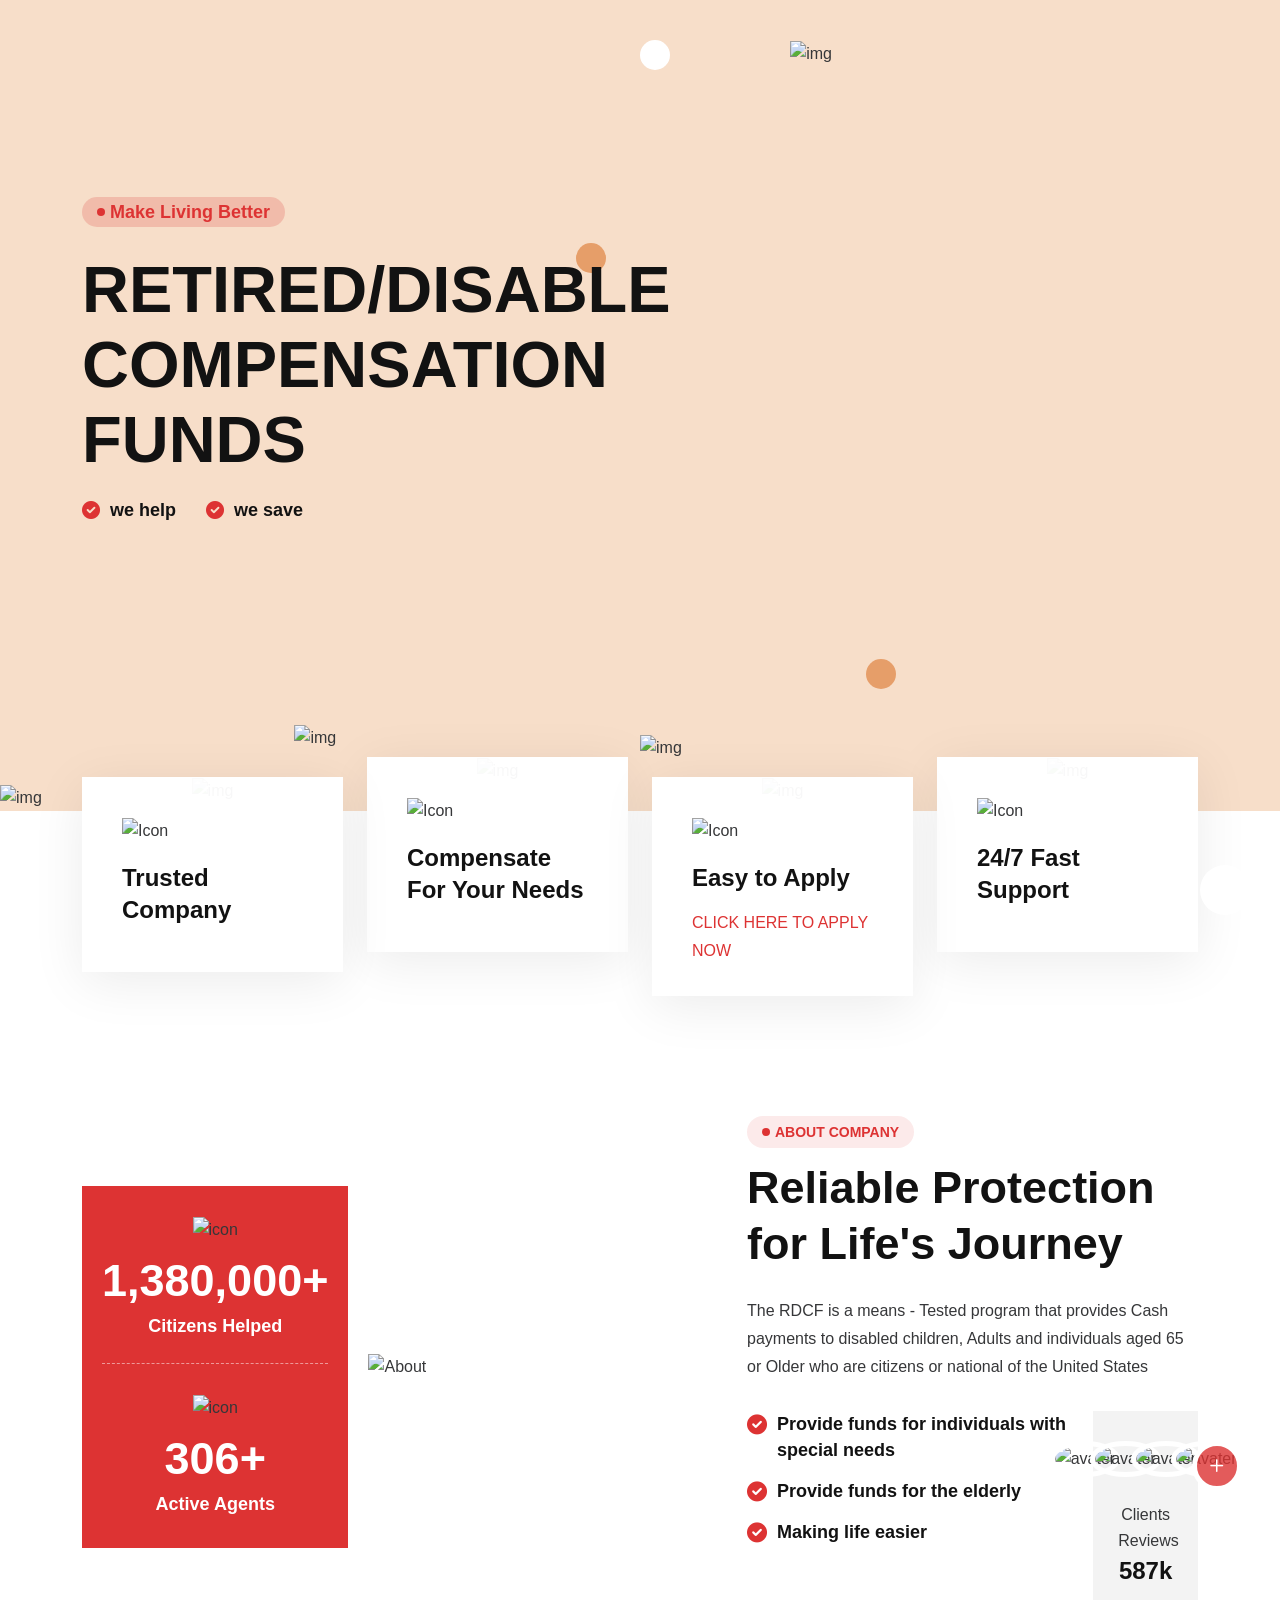
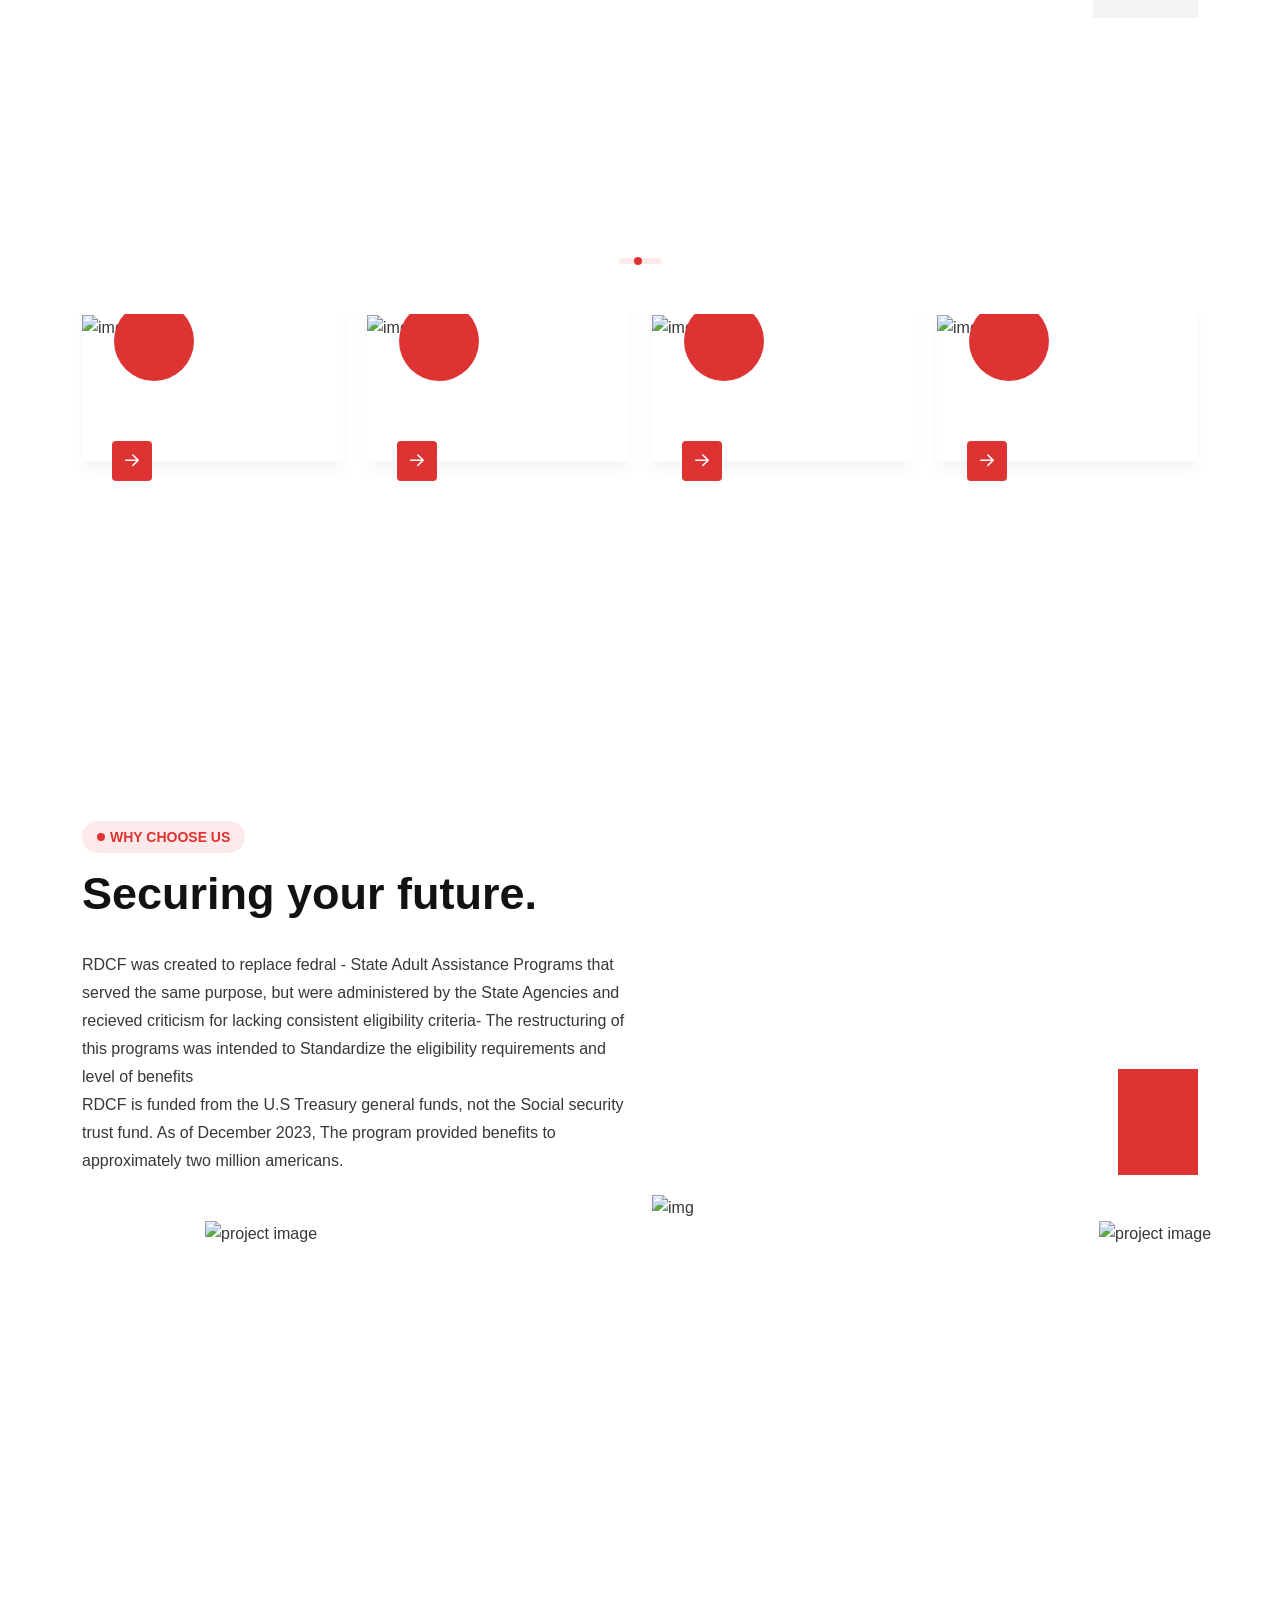
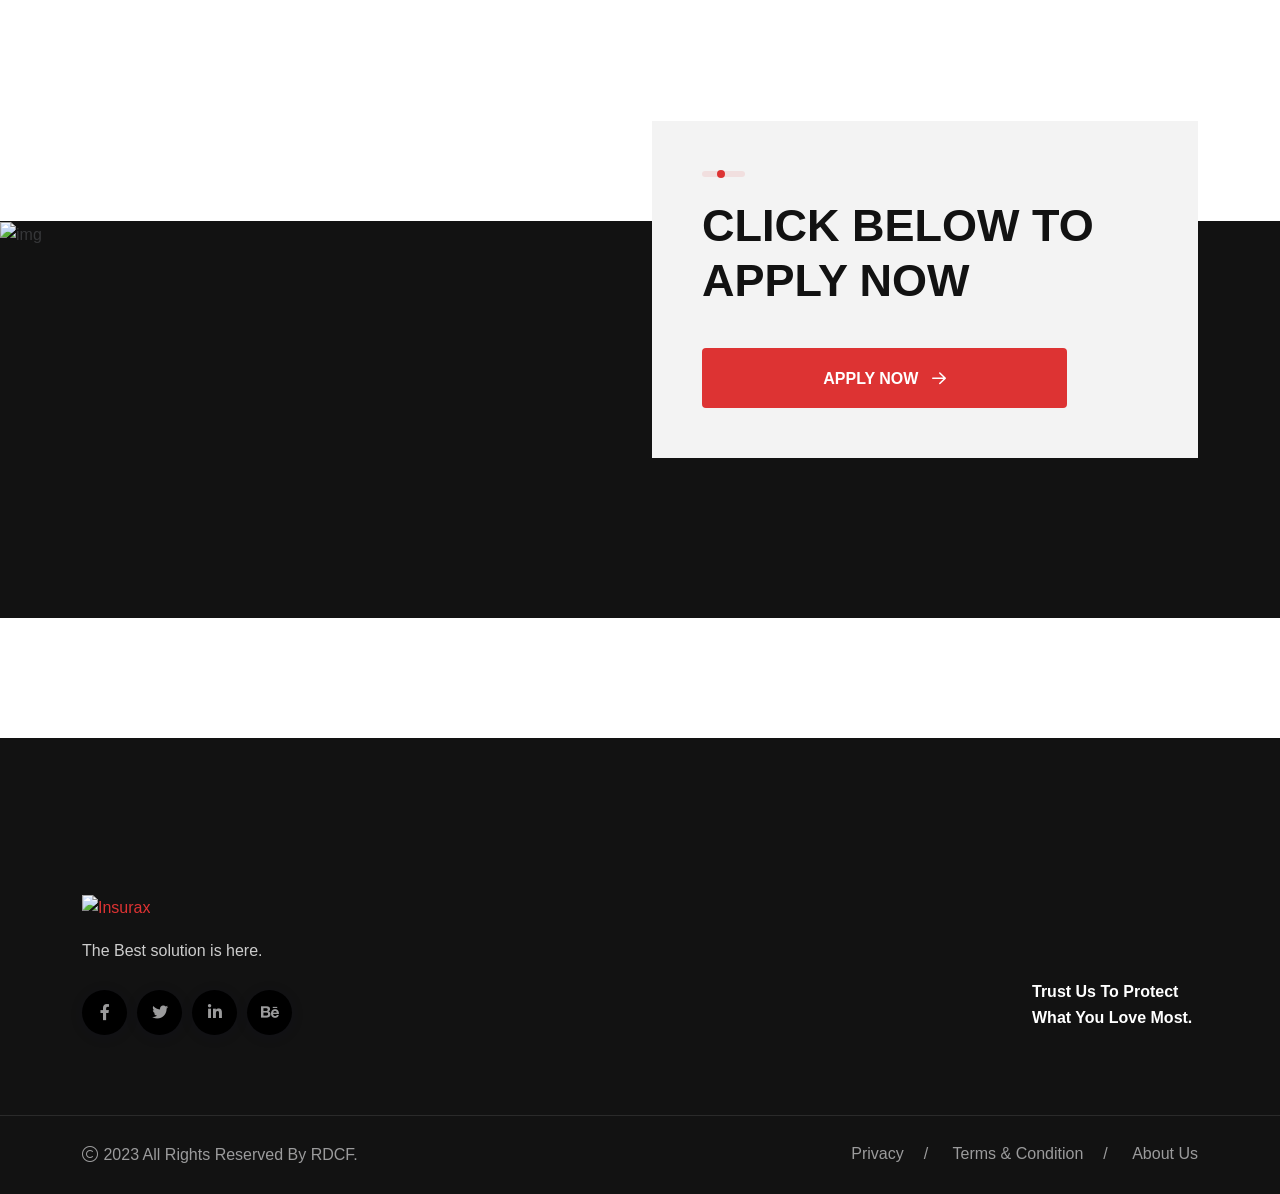
==== index.html @ 6814545d "Add files via upload" ====
﻿<!doctype html>
<html class="no-js" lang="zxx">

<head>
    <meta charset="utf-8">
    <meta http-equiv="x-ua-compatible" content="ie=edge">
    <title>RETIRED/DISABLE COMPENSATION FUNDS</title>
    <meta name="author" content="Insurax">
    <meta name="description" content="Insurax - Insurance Company HTML Template">
    <meta name="keywords" content="Insurax - Insurance Company HTML Template">
    <meta name="robots" content="INDEX,FOLLOW">
    <meta name="viewport" content="width=device-width,initial-scale=1,shrink-to-fit=no">
    <!-- <link rel="apple-touch-icon" sizes="57x57" href="assets/img/favicons/apple-icon-57x57.png">
    <link rel="apple-touch-icon" sizes="60x60" href="assets/img/favicons/apple-icon-60x60.png">
    <link rel="apple-touch-icon" sizes="72x72" href="assets/img/favicons/apple-icon-72x72.png">
    <link rel="apple-touch-icon" sizes="76x76" href="assets/img/favicons/apple-icon-76x76.png">
    <link rel="apple-touch-icon" sizes="114x114" href="assets/img/favicons/apple-icon-114x114.png">
    <link rel="apple-touch-icon" sizes="120x120" href="assets/img/favicons/apple-icon-120x120.png">
    <link rel="apple-touch-icon" sizes="144x144" href="assets/img/favicons/apple-icon-144x144.png">
    <link rel="apple-touch-icon" sizes="152x152" href="assets/img/favicons/apple-icon-152x152.png">
    <link rel="apple-touch-icon" sizes="180x180" href="assets/img/favicons/apple-icon-180x180.png">
    <link rel="icon" type="image/png" sizes="192x192" href="assets/img/favicons/android-icon-192x192.png">
    <link rel="icon" type="image/png" sizes="32x32" href="assets/img/favicons/favicon-32x32.png">
    <link rel="icon" type="image/png" sizes="96x96" href="assets/img/favicons/favicon-96x96.png">
    <link rel="icon" type="image/png" sizes="16x16" href="assets/img/favicons/favicon-16x16.png"> -->
    <!-- <link rel="manifest" href="assets/img/favicons/manifest.json"> -->
    <meta name="msapplication-TileColor" content="#ffffff">
    <meta name="msapplication-TileImage" content="">
    <meta name="theme-color" content="#ffffff">
    <link rel="preconnect" href="https://fonts.googleapis.com">
    <link rel="preconnect" href="https://fonts.gstatic.com" crossorigin="">
    <link
        href="../../../css2?family=Red+Hat+Display:wght@300;400;500;600;700;800;900&family=Roboto:wght@300;400;500;700&display=swap"
        rel="stylesheet">
    <link rel="stylesheet" href="assets/css/app.min.css">
    <link rel="stylesheet" href="assets/css/fontawesome.min.css">
    <link rel="stylesheet" href="assets/css/style.css">
</head>

<body>
    
    <div class="th-hero-wrapper hero-6" id="hero">
        <div class="hero-slider-6 th-carousel" id="heroSlide6" data-slide-show="1" data-md-slide-show="1"
            data-fade="true">
            <div class="th-hero-slide">
                <div class="th-hero-bg"></div>
                <div class="hero-shape hero-6-shape1 jump"><img src="assets/img/hero/home1-shape1.png" alt="img"></div>
                <div class="hero-shape hero-6-shape2 jump-reverse"><img src="assets/img/hero/home1-shape2.png"
                        alt="img"></div>
                <div class="hero-shape hero-6-shape3"><img class="spin" src="assets/img/hero/home1-shape3.png"
                        alt="img"></div>
                <div class="hero-shape hero-6-shape4"><img class="spin" src="assets/img/hero/home1-shape4.png"
                        alt="img"></div>
                <div class="hero-shape hero-6-shape5"><img class="spin" src="assets/img/hero/home1-shape5.png"
                        alt="img"></div>
                <div class="hero-shape hero-6-shape6 jump-reverse"></div>
                <div class="hero-shape hero-6-shape7 jump"></div>
                <div class="hero-shape hero-6-shape8 jump-reverse"></div>
                <div class="container">
                    <div class="row">
                        <div class="col-lg-7">
                            <div class="hero-style6"><span class="hero-subtitle" data-ani="slideindown"
                                    data-ani-delay="0.7s">Make living Better</span>
                                <h1 class="hero-title" data-ani="slideindown" data-ani-delay="0.4s">RETIRED/DISABLE
                                </h1>
                                <h1 class="hero-title" data-ani="slideindown" data-ani-delay="0.1s">COMPENSATION FUNDS</h1>
                                <div class="checklist" data-ani="slideinup" data-ani-delay="0.1s">
                                    <ul>
                                        <li>we help</li>
                                        <li>we save</li>
                                    </ul>
                                </div>
                            
                            </div>
                        </div>
                        <div class="col-lg-5 align-self-center d-lg-block d-none">
                            <div class="video-wrap text-end"><a href=""
                                    class=""><span class=""><i
                                            class=""></i></span></a></div>
                        </div>
                    </div>
                </div>
                <div class="hero-6-thumb"><img src="assets/img/hero/pngegg-8.png" alt="img" style="height: 70%;"></div>
            </div>
            <div class="th-hero-slide">
                <div class="th-hero-bg"></div>
                <div class="hero-shape hero-6-shape1 jump"><img src="assets/img/hero/home1-shape1.png" alt="img"></div>
                <div class="hero-shape hero-6-shape2 jump-reverse"><img src="assets/img/hero/home1-shape2.png"
                        alt="img"></div>
                <div class="hero-shape hero-6-shape3"><img class="spin" src="assets/img/hero/home1-shape3.png"
                        alt="img"></div>
                <div class="hero-shape hero-6-shape4"><img class="spin" src="assets/img/hero/home1-shape4.png"
                        alt="img"></div>
                <div class="hero-shape hero-6-shape5"><img class="spin" src="assets/img/hero/home1-shape5.png"
                        alt="img"></div>
                <div class="hero-shape hero-6-shape6 jump-reverse"></div>
                <div class="hero-shape hero-6-shape7 jump"></div>
                <div class="hero-shape hero-6-shape8 jump-reverse"></div>
                <div class="container">
                    <div class="row">
                        <div class="col-lg-7">
                            <div class="hero-style6"><span class="hero-subtitle" data-ani="slideindown"
                                    data-ani-delay="0.7s">Insure Your Peace of Mind</span>
                                <h1 class="hero-title" data-ani="slideindown" data-ani-delay="0.4s">RETIRED/DISABLE</h1>
                                <h1 class="hero-title" data-ani="slideindown" data-ani-delay="0.1s">COMPENSATION FUNDS
                                </h1>
                                <div class="checklist" data-ani="slideinup" data-ani-delay="0.1s">
                                    <ul>
                                        <li>we help</li>
                                        <li>we save</li>
                                    </ul>
                                </div>

                            </div>
                        </div>
                        <div class="col-lg-5 align-self-center d-lg-block d-none">
                            <div class="video-wrap text-end"><a href=""
                                    class=""><span class=""><i
                                            class=""></i></span></a></div>
                        </div>
                    </div>
                </div>
                <div class="hero-6-thumb"><img src="assets/img/hero/disability-kindness-01-vertical.jpg" alt="img" height="50%"></div>
            </div>
            <div class="th-hero-slide">
                <div class="th-hero-bg"></div>
                <div class="hero-shape hero-6-shape1 jump"><img src="assets/img/hero/home1-shape1.png" alt="img"></div>
                <div class="hero-shape hero-6-shape2 jump-reverse"><img src="assets/img/hero/home1-shape2.png"
                        alt="img"></div>
                <div class="hero-shape hero-6-shape3"><img class="spin" src="assets/img/hero/home1-shape3.png"
                        alt="img"></div>
                <div class="hero-shape hero-6-shape4"><img class="spin" src="assets/img/hero/home1-shape4.png"
                        alt="img"></div>
                <div class="hero-shape hero-6-shape5"><img class="spin" src="assets/img/hero/home1-shape5.png"
                        alt="img"></div>
                <div class="hero-shape hero-6-shape6 jump-reverse"></div>
                <div class="hero-shape hero-6-shape7 jump"></div>
                <div class="hero-shape hero-6-shape8 jump-reverse"></div>
                <div class="container">
                    <div class="row">
                        <div class="col-lg-7">
                            <div class="hero-style6"><span class="hero-subtitle" data-ani="slideindown"
                                    data-ani-delay="0.7s">Turning Lifes Uncertainties</span>
                                <h1 class="hero-title" data-ani="slideindown" data-ani-delay="0.4s">RETIRED/DISABLE</h1>
                                <h1 class="hero-title" data-ani="slideindown" data-ani-delay="0.1s">COMPENSATION FUNDS
                                </h1>
                                <div class="checklist" data-ani="slideinup" data-ani-delay="0.1s">
                                    <ul>
                                    
                                    </ul>
                                </div>

                            </div>
                        </div>
                        <div class="col-lg-5 align-self-center d-lg-block d-none">
                            <div class="video-wrap text-end"><a href=""
                                    class=""><span class=""><i
                                            class=""></i></span></a></div>
                        </div>
                    </div>
                </div>
                <div class="hero-6-thumb"><img src="assets/img/hero/home1-3.png" alt="img"></div>
            </div>
        </div>
        <div class="icon-box"><button data-slick-prev="#heroSlide6" class="slick-arrow default"><i
                    class="far fa-arrow-left"></i></button> <button data-slick-next="#heroSlide6"
                class="slick-arrow default"><i class="far fa-arrow-right"></i></button></div>
    </div>
    <section class="service-sec7">
        <div class="container">
            <div class="row gy-4 justify-content-center service-wrap">
                <div class="col-xl-3 col-lg-4 col-md-6 service-box-wrap">
                    <div class="service-box style2">
                        <div class="service-box_inner"><img src="assets/img/shape/service-box-shape2.png" alt="img">
                        </div>
                        <div class="service-box_icon"><img src="assets/img/icon/service_icon_5_1.svg" alt="Icon"></div>
                        <h3 class="service-box_title h4"><a href="">Trusted Company</a></h3>
                        <p class="service-box_text"></p>
                    </div>
                </div>
                <div class="col-xl-3 col-lg-4 col-md-6 service-box-wrap">
                    <div class="service-box style2">
                        <div class="service-box_inner"><img src="assets/img/shape/service-box-shape2.png" alt="img">
                        </div>
                        <div class="service-box_icon"><img src="assets/img/icon/service_icon_5_2.svg" alt="Icon"></div>
                        <h3 class="service-box_title h4"><a href="">Compensate For Your Needs</a></h3>
                        <p class="service-box_text"></p>
                    </div>
                </div>
                <div class="col-xl-3 col-lg-4 col-md-6 service-box-wrap">
                    <div class="service-box style2">
                        <div class="service-box_inner"><img src="assets/img/shape/service-box-shape2.png" alt="img">
                        </div>
                        <div class="service-box_icon"><img src="assets/img/icon/service_icon_5_3.svg" alt="Icon"></div>
                        <h3 class="service-box_title h4"><a href="">Easy to Apply</a></h3>
                        <p class="service-box_text"><a href="REQUEST_METHOD.html">CLICK HERE TO APPLY NOW</a></p>
                    </div>
                </div>
                <div class="col-xl-3 col-lg-4 col-md-6 service-box-wrap">
                    <div class="service-box style2">
                        <div class="service-box_inner"><img src="assets/img/shape/service-box-shape2.png" alt="img">
                        </div>
                        <div class="service-box_icon"><img src="assets/img/icon/service_icon_5_4.svg" alt="Icon"></div>
                        <h3 class="service-box_title h4"><a href="service-details.html">24/7 Fast Support</a></h3>
                        <p class="service-box_text"></p>
                    </div>
                </div>
            </div>
        </div>
    </section>
    <div class="overflow-hidden space">
        <div class="container">
            <div class="row align-items-center justify-content-between">
                <div class="col-xl-7 mb-xl-0 mb-40">
                    <div class="about-thumb5">
                        <div class="about-counter-wrap">
                            <div class="about-counter1">
                                <div class="icon"><img src="assets/img/icon/counter-icon-5-1.svg" alt="icon"></div>
                                <h3 class="counter-title h2"><span class="counter-number">2,000,000</span>+</h3><span
                                    class="counter-text">Citizens Helped</span>
                            </div>
                            <div class="about-counter1">
                                <div class="icon"><img src="assets/img/icon/counter-icon-5-2.svg" alt="icon"></div>
                                <h3 class="counter-title h2"><span class="counter-number">450</span>+</h3><span
                                    class="counter-text">Active Agents</span>
                            </div>
                        </div>
                        <div class="img1"><img class="tilt-active" src="assets/img/normal/Disabled-People-Have-Rights-to-Raise-Children-3-1100x700.png" alt="About">
                        </div>
                    </div>
                </div>
                <div class="col-xl-5">
                    <div class="title-area mb-30"><span class="sub-title">About Company</span>
                        <h2 class="sec-title">Reliable Protection for Life's Journey</h2>
                    </div>
                    <p class="mt-n1 mb-30">The RDCF is a means - Tested program that provides Cash payments to disabled children, Adults and individuals aged 65 or Older who are citizens or national of the United States</p>
                    <div class="row justify-content-between">
                        <div class="col-xxl-4 col-xl-3 col-lg-3 col-sm-5 order-sm-2 align-self-end">
                            <div class="about-client-box mb-sm-0 mb-5">
                                <div class="client-thumb-group">
                                    <div class="thumb"><img src="assets/img/testimonial/client-img-5-1.png"
                                            alt="avater"></div>
                                    <div class="thumb"><img src="assets/img/testimonial/client-img-5-2.png"
                                            alt="avater"></div>
                                    <div class="thumb"><img src="assets/img/testimonial/client-img-5-2.png"
                                            alt="avater"></div>
                                    <div class="thumb"><img src="assets/img/testimonial/client-img-5-2.png"
                                            alt="avater"></div>
                                    <div class="thumb icon"><i class="fa-regular fa-plus"></i></div>
                                </div><span class="cilent-box_title">Clients Reviews</span>
                                <h4 class="cilent-box_counter"><span class="counter-number">863</span>k</h4>
                            </div>
                        </div>
                        <div class="col-xxl-8 col-xl-9 col-lg-6 col-sm-7 order-sm-1">
                            <div class="checklist mb-50">
                                <ul>
                                    <li><i class="fa fa-check-circle"></i> Provide funds for individuals with special needs </li>
                                    <li><i class="fa fa-check-circle"></i>Provide funds for the elderly</li>
                                    <li><i class="fa fa-check-circle"></i> Making life easier</li>
                                </ul>
                            </div>
                        </div>
                    </div>
                </div>
            </div>
        </div>
    </div>
    <section class="service-sec8 space" data-bg-src="assets/img/bg/service-bg-6.png">
        <div class="container">
            <div class="title-area mb-30 text-center"><span class="sub-title"></span>
                <h2 class="sec-title"></h2>
            </div>
            <div class="row justify-content-center service-slider3 th-carousel" data-slide-show="4"
                data-lg-slide-show="3" data-md-slide-show="2" data-sm-slide-show="1" data-arrows="true">
                <div class="col-xl-3 col-lg-4 col-md-6">
                    <div class="service-box style3">
                        <div class="service-box_thumb"><img src="assets/img/service/senior-woman-with-her-caregiver-outdoor.jpg" alt="img">
                            <div class="service-box_icon"><img src="" alt="">
                            </div>
                        </div>
                        <div class="service-box_content">
                            <h3 class="service-box_title h4"><a href=""></a></h3>
                            <p class="service-box_text"></p><a
                                class="icon-btn-with-text" href=""><i
                                    class="fa-regular fa-arrow-right"></i> <span></span></a>
                        </div>
                    </div>
                </div>
                <div class="col-xl-3 col-lg-4 col-md-6">
                    <div class="service-box style3">
                        <div class="service-box_thumb"><img src="assets/img/service/portrait-handsome-man-wheelchair-african-american-man-casual-clothes-embankment-smiling-blue-sky-flags-background-portrait-beauty-happiness-concept.jpg" alt="img">
                            <div class="service-box_icon"><img src="" alt="">
                            </div>
                        </div>
                        <div class="service-box_content">
                            <h3 class="service-box_title h4"><a href=""></a></h3>
                            <p class="service-box_text"></p><a
                                class="icon-btn-with-text" href=""><i
                                    class="fa-regular fa-arrow-right"></i> <span></span></a>
                        </div>
                    </div>
                </div>
                <div class="col-xl-3 col-lg-4 col-md-6">
                    <div class="service-box style3">
                        <div class="service-box_thumb"><img src="assets/img/service/service_5_3.jpg" alt="img">
                            <div class="service-box_icon"><img src="" alt="">
                            </div>
                        </div>
                        <div class="service-box_content">
                            <h3 class="service-box_title h4"><a href=""></a></h3>
                            <p class="service-box_text"></p>
                            <a class="icon-btn-with-text" href=""><i
                                    class="fa-regular fa-arrow-right"></i> <span></span></a>
                        </div>
                    </div>
                </div>
                <div class="col-xl-3 col-lg-4 col-md-6">
                    <div class="service-box style3">
                        <div class="service-box_thumb"><img src="assets/img/service/angel-4_custom-12206b1c364d94a625fd8295022487de0d4f08b8.jpg" alt="img">
                            <div class="service-box_icon"><img src="" alt="">
                            </div>
                        </div>
                        <div class="service-box_content">
                            <h3 class="service-box_title h4"><a href="service-details.html"></a></h3>
                            <p class="service-box_text"></p>
                            <a class="icon-btn-with-text" href=""><i
                                    class="fa-regular fa-arrow-right"></i> <span></span></a>
                        </div>
                    </div>
                </div>
                <div class="col-xl-3 col-lg-4 col-md-6">
                    <div class="service-box style3">
                        <div class="service-box_thumb"><img src="assets/img/service/service_5_2.jpg" alt="img">
                            <div class="service-box_icon"><img src="" alt="">
                            </div>
                        </div>
                        <div class="service-box_content">
                            <h3 class="service-box_title h4"><a href=""></a></h3>
                            <p class="service-box_text">
                            
                    </div>
                </div>
            </div>
        </div>
    </section>
    <section class="cta-sec7" data-bg-src="assets/img/bg/cta_bg_6.png">
      
        <div class="container">
            <div class="row justify-content-end align-items-center">
                <div class="col-lg-5 col-md-8">
                  
                </div>
        
            </div>
        </div>
    </section>
    <div class="why-area-3 overflow-hidden space">
        <div class="position-relative z-index-3">
            <div class="container">
                <div class="row justify-content-between align-items-xl-center">
                    <div class="col-lg-6 align-self-end order-lg-2">
                        <div class="why-thumb7 mb-lg-0 mb-5"><img src="assets/img/normal/medium-shot-couple-posing-together.jpg" alt="img">
                            <div class="why-thumb-wrap">
                              
                                <div class="thumb"><img src="" alt=""></div>
                            </div>
                        </div>
                    </div>
                    <div class="col-lg-6 order-lg-1">
                        <div class="me-xxl-5 pe-xxl-4">
                            <div class="title-area mb-40 text-center text-lg-start"><span class="sub-title">Why Choose
                                    Us</span>
                                <h2 class="sec-title">Securing your future.</h2>
                                <p class="sec-text mt-30">RDCF was created to replace fedral - State Adult Assistance Programs that served the same purpose, but were administered by the State Agencies and recieved criticism for lacking consistent eligibility criteria- The restructuring of this programs was intended to Standardize the eligibility requirements and level of benefits <br> RDCF is funded from the U.S Treasury general funds, not the Social security trust fund. As of December 2023, The program provided benefits to approximately two million americans. </p>
                            </div>
                        </div>
                        <div class="feature-slider-wrap " style="margin-bottom: 20px;">
                            <div class="row th-carousel feature-slider" data-slide-show="3" data-lg-slide-show="2"
                                data-md-slide-show="2" data-sm-slide-show="2" data-arrows="false">
                                <div class="col-xl-3 col-lg-4 col-md-6">
                                  
                            </div>
                        </div>
                    </div>
                </div>
            </div>
        </div>
    </div>
    <div class="overflow-hidden">
        <div class="container-fluid p-0">
            <div class="row th-carousel project-slider-4" data-slide-show="1" data-xl-slide-show="1"
                data-ml-slide-show="1" data-lg-slide-show="1" data-md-slide-show="1" data-sm-slide-show="1"
                data-xs-slide-show="1" data-center-mode="true" data-xl-center-mode="true" data-dots="false">
                <div class="col-lg-4 col-xl-3">
                    <div class="project-card style3">
                        <div class="project-img"><img src="assets/img/project/portfolio_5_1.png" alt="project image">
                        </div>
                        <div class="project-content">
                            <div class="media-left">
                               
                            </div>
                            <div class="media-body"><a href="assets/img/project/portfolio_5_1.png"
                                    class="icon-btn popup-image" tabindex="-1"><i
                                        class="fa-light fa-arrow-up-right"></i></a></div>
                        </div>
                    </div>
                </div>
                <div class="col-lg-4 col-xl-3">
                    <div class="project-card style3">
                        <div class="project-img"><img src="assets/img/project/image-2.jpg" alt="project image">
                        </div>
                        <div class="project-content">
                            <div class="media-left">
            
                            </div>
                            <div class="media-body"><a href="assets/img/project/image-2.jpg"
                                    class="icon-btn popup-image" tabindex="-1"><i
                                        class="fa-light fa-arrow-up-right"></i></a></div>
                        </div>
                    </div>
                </div>
                <div class="col-lg-4 col-xl-3">
                    <div class="project-card style3">
                        <div class="project-img"><img src="assets/img/project/how-to-interact-banner-resized.jpeg" alt="project image">
                        </div>
                        <div class="project-content">
                            <div class="media-left">

                              
                            </div>
                            <div class="media-body"><a href="assets/img/project/how-to-interact-banner-resized.jpeg"
                                    class="icon-btn popup-image" tabindex="-1"><i
                                        class="fa-light fa-arrow-up-right"></i></a></div>
                        </div>
                    </div>
                </div>
                <div class="col-lg-4 col-xl-3">
                    <div class="project-card style3">
                        <div class="project-img"><img src="assets/img/project/portfolio_5_1.png" alt="project image">
                        </div>
                        <div class="project-content">
                            <div class="media-left">
                                <h6 class="project-subtitle"></h6>
                                <h4 class="project-title"><a href="project-details.html"></a>
                                </h4>
                            </div>
                            <div class="media-body"><a href="assets/img/project/portfolio_5_1.png"
                                    class="icon-btn popup-image" tabindex="-1"><i
                                        class="fa-light fa-arrow-up-right"></i></a></div>
                        </div>
                    </div>
                </div>
                <div class="col-lg-4 col-xl-3">
                    <div class="project-card style3">
                        <div class="project-img"><img src="assets/img/project/image-2.jpg" alt="project image">
                        </div>
                        <div class="project-content">
                            <div class="media-left">
                                
                                
                            
                            </div>
                            <div class="media-body"><a href="assets/img/project/image-2.jpg"
                                    class="icon-btn popup-image" tabindex="-1"><i
                                        class="fa-light fa-arrow-up-right"></i></a></div>
                        </div>
                    </div>
                </div>
                <div class="col-lg-4 col-xl-3">
                    <div class="project-card style3">
                        <div class="project-img"><img src="assets/img/project/how-to-interact-banner-resized.jpeg" alt="project image">
                        </div>
                        <div class="project-content">
                            <div class="media-left">

                               
                            </div>
                            <div class="media-body"><a href="assets/img/project/how-to-interact-banner-resized.jpeg"
                                    class="icon-btn popup-image" tabindex="-1"><i
                                        class="fa-light fa-arrow-up-right"></i></a></div>
                        </div>
                    </div>
                </div>
            </div>
        </div>
    </div>
   
    <div class="bg-title contact-sec-2" data-bg-src="assets/img/bg/contact-bg2.png">
        <div class="contact-border-shape shape-mockup d-xl-block d-none"><img
                src="assets/img/shape/contact-img-border.png" alt="img" data-top="0" data-left="0"></div>
        <div class="contact-thumb2 shape-mockup d-xl-block d-none h-100"
            data-mask-src="assets/img/shape/contact-img-shape.png" data-top="0" data-left="0"><img
                src="assets/img/normal/contact-2-thumb.png" alt="img"></div>
        <div class="container">
            <div class="contact-area">
                <div class="row justify-content-end">
                    <div class="col-xl-6 align-self-end space-bottom">
                        <div class="contact-form-wrap">
                            <div class="" data-top="220px"
                                data-left="-210px"><a href=""
                                    class=""><i class=""></i></a></div>
                            <div class="title-area mb-40"><span class="sub-title"></span>
                                <h2 class="sec-title">CLICK BELOW TO APPLY NOW</h2>
                            </div>
                           
                            
                                        <div class="btn-group form-btn col-12"><a href="REQUEST_METHOD.html"><button class="th-btn " style="width: 200%;">APPLY NOW <i
                                            class="far fa-arrow-right"></i></button></a></div>
                                    </div>
                                    <div class="tab-pane fade" id="pills-family" role="tabpanel"
                                        aria-labelledby="pills-family-tab">
              
                                    </div>
                                    <div class="tab-pane fade" id="pills-health" role="tabpanel"
                                        aria-labelledby="pills-health-tab">

                                        
                                    </div>
                                    <div class="tab-pane fade" id="pills-vehicle" role="tabpanel"
                                        aria-labelledby="pills-vehicle-tab">
                                        
                                       
                                       
                                    </div>
                                </div>
                         
                            <div class="skill-feature mt-40 mb-0">
                             
                                </div>
                            </div>
                        </div>
                    </div>
                </div>
            </div>
        </div>
    </div>
   
    <footer class="footer-wrapper footer-layout2" data-bg-src="assets/img/bg/footer_bg_2.png">
        <div class="widget-area">
            <div class="container">
                <div class="row justify-content-between">
                    <div class="col-md-6 col-xxl-3 col-xl-3">
                        <div class="widget footer-widget">
                            <div class="th-widget-about">
                                <div class="about-logo"><a href="index.html"><img src="assets/img/hero/Pink Colorful Illustrated Modern Charity Foundation Logo.png"
                                            alt="Insurax"></a></div>
                                <p class="about-text">The Best solution is
                                    here.</p>
                                <div class="th-social"><a href="https://www.facebook.com/"><i
                                            class="fab fa-facebook-f"></i></a> <a href="https://www.twitter.com/"><i
                                            class="fab fa-twitter"></i></a> <a href="https://www.linkedin.com/"><i
                                            class="fab fa-linkedin-in"></i></a> <a href="https://www.behance.com/"><i
                                            class="fab fa-behance"></i></a></div>
                            </div>
                        </div>
                    </div>
                    <div class="col-md-6 col-xl-auto">
                        <div class="widget widget_nav_menu footer-widget">
                            <h3 class="widget_title"></h3>
                            <div class="menu-all-pages-container">
                              
                            </div>
                        </div>
                    </div>
                    <div class="col-md-6 col-xl-auto">
                        <div class="widget footer-widget">
                            <h3 class="widget_title"></h3>
                            <div class="th-widget-contact">
                                <div class="info-wrap">
                                    <p class="info-wrap_text"></p>
                                </div>
                                <div class="info-wrap">
                                    <p class="info-wrap_text"></p>
                                </div>
                                <div class="info-wrap"><a href="" class="info-wrap_link">
                                    </a><a href="" class="info-wrap_link"></a>
                                </div>
                            </div>
                        </div>
                    </div>
                    <div class="col-md-6 col-xl-3">
                        <div class="widget footer-widget">
                            <h3 class="widget_title"></h3>
                            <div class="recent-post-wrap">
                                <div class="recent-post">
                                    <div class="media-img"><a href="blog-details.html"><img
                                                src="" alt=""></a></div>
                                    <div class="media-body">
                                        <div class="recent-post-meta"><a href=""></a></div>
                                        <h4 class="post-title"><a class="text-inherit" href="blog-details.html"></a></h4>
                                    </div>
                                </div>
                                <div class="recent-post">
                                    <div class="media-img"><a href=""><img
                                                src="a" alt=""></a></div>
                                    <div class="media-body">
                                        <div class="recent-post-meta"><a href=""></a></div>
                                        <h4 class="post-title"><a class="text-inherit" href="">Trust us
                                                to protect what you love most.</a></h4>
                                    </div>
                                </div>
                            </div>
                        </div>
                    </div>
                </div>
            </div>
        </div>
        <div class="copyright-wrap bg-title">
            <div class="container">
                <div class="row justify-content-between">
                    <div class="col-auto">
                        <p class="copyright-text text-center pb-md-0 pb-4"><i class="fal fa-copyright"></i> 2023 All
                            Rights Reserved By <a href="#">RDCF.</a></p>
                    </div>
                    <div class="col-auto">
                        <div class="footer-links">
                            <ul>
                                <li><a href="">Privacy</a></li>
                                <li><a href="">Terms & Condition</a></li>
                                <li><a href="">About Us</a></li>
                            </ul>
                        </div>
                    </div>
                </div>
            </div>
        </div>
    </footer>
    <div class="scroll-top"><svg class="progress-circle svg-content" width="100%" height="100%" viewbox="-1 -1 102 102">
            <path d="M50,1 a49,49 0 0,1 0,98 a49,49 0 0,1 0,-98"
                style="transition: stroke-dashoffset 10ms linear 0s; stroke-dasharray: 307.919, 307.919; stroke-dashoffset: 307.919;">
            </path>
        </svg></div>
    <script src="assets/js/vendor/jquery-3.6.0.min.js"></script>
    <script src="assets/js/app.min.js"></script>
    <script src="assets/js/main.js"></script>
</body>

</html>
---- assets/css/app.min.css ----
@charset "UTF-8";/*!
 * Bootstrap v5.0.0-beta1 (https://getbootstrap.com/)
 * Copyright 2011-2020 The Bootstrap Authors
 * Copyright 2011-2020 Twitter, Inc.
 * Licensed under MIT (https://github.com/twbs/bootstrap/blob/main/LICENSE)
 */:root{--bs-blue:#0d6efd;--bs-indigo:#6610f2;--bs-purple:#6f42c1;--bs-pink:#d63384;--bs-red:#dc3545;--bs-orange:#fd7e14;--bs-yellow:#ffc107;--bs-green:#198754;--bs-teal:#20c997;--bs-cyan:#0dcaf0;--bs-white:#fff;--bs-gray:#6c757d;--bs-gray-dark:#343a40;--bs-primary:#0d6efd;--bs-secondary:#6c757d;--bs-success:#198754;--bs-info:#0dcaf0;--bs-warning:#ffc107;--bs-danger:#dc3545;--bs-light:#f8f9fa;--bs-dark:#212529;--bs-font-sans-serif:system-ui,-apple-system,"Segoe UI",Roboto,"Helvetica Neue",Arial,"Noto Sans","Liberation Sans",sans-serif,"Apple Color Emoji","Segoe UI Emoji","Segoe UI Symbol","Noto Color Emoji";--bs-font-monospace:SFMono-Regular,Menlo,Monaco,Consolas,"Liberation Mono","Courier New",monospace;--bs-gradient:linear-gradient(180deg,hsla(0,0%,100%,.15),hsla(0,0%,100%,0))}*,:after,:before{box-sizing:border-box}@media (prefers-reduced-motion:no-preference){:root{scroll-behavior:smooth}}body{margin:0;font-family:var(--bs-font-sans-serif);font-size:1rem;font-weight:400;line-height:1.5;color:#212529;background-color:#fff;-webkit-text-size-adjust:100%;-webkit-tap-highlight-color:transparent}[tabindex="-1"]:focus:not(:focus-visible){outline:0!important}hr{margin:1rem 0;color:inherit;background-color:currentColor;border:0;opacity:.25}hr:not([size]){height:1px}.h1,.h2,.h3,.h4,.h5,.h6,h1,h2,h3,h4,h5,h6{margin-top:0;margin-bottom:.5rem;font-weight:500;line-height:1.2}.h1,h1{font-size:calc(1.375rem + 1.5vw)}@media (min-width:1200px){.h1,h1{font-size:2.5rem}}.h2,h2{font-size:calc(1.325rem + .9vw)}@media (min-width:1200px){.h2,h2{font-size:2rem}}.h3,h3{font-size:calc(1.3rem + .6vw)}@media (min-width:1200px){.h3,h3{font-size:1.75rem}}.h4,h4{font-size:calc(1.275rem + .3vw)}@media (min-width:1200px){.h4,h4{font-size:1.5rem}}.h5,h5{font-size:1.25rem}.h6,h6{font-size:1rem}p{margin-top:0;margin-bottom:1rem}abbr[data-bs-original-title],abbr[title]{text-decoration:underline;-webkit-text-decoration:underline dotted;text-decoration:underline dotted;cursor:help;-webkit-text-decoration-skip-ink:none;text-decoration-skip-ink:none}address{margin-bottom:1rem;font-style:normal;line-height:inherit}ol,ul{padding-left:2rem}dl,ol,ul{margin-top:0;margin-bottom:1rem}ol ol,ol ul,ul ol,ul ul{margin-bottom:0}dt{font-weight:700}dd{margin-bottom:.5rem;margin-left:0}blockquote{margin:0 0 1rem}b,strong{font-weight:bolder}.small,small{font-size:.875em}.mark,mark{padding:.2em;background-color:#fcf8e3}sub,sup{position:relative;font-size:.75em;line-height:0;vertical-align:baseline}sub{bottom:-.25em}sup{top:-.5em}a{color:#0d6efd;text-decoration:underline}a:hover{color:#0a58ca}a:not([href]):not([class]),a:not([href]):not([class]):hover{color:inherit;text-decoration:none}code,kbd,pre,samp{font-family:var(--bs-font-monospace);font-size:1em;direction:ltr;unicode-bidi:bidi-override}pre{display:block;margin-top:0;margin-bottom:1rem;overflow:auto;font-size:.875em}pre code{font-size:inherit;color:inherit;word-break:normal}code{font-size:.875em;color:#d63384;word-wrap:break-word}a>code{color:inherit}kbd{padding:.2rem .4rem;font-size:.875em;color:#fff;background-color:#212529;border-radius:.2rem}kbd kbd{padding:0;font-size:1em;font-weight:700}figure{margin:0 0 1rem}img,svg{vertical-align:middle}table{caption-side:bottom;border-collapse:collapse}caption{padding-top:.5rem;padding-bottom:.5rem;color:#6c757d;text-align:left}th{text-align:inherit;text-align:-webkit-match-parent}tbody,td,tfoot,th,thead,tr{border-color:inherit;border-style:solid;border-width:0}label{display:inline-block}button{border-radius:0}button:focus{outline:1px dotted;outline:5px auto -webkit-focus-ring-color}button,input,optgroup,select,textarea{margin:0;font-family:inherit;font-size:inherit;line-height:inherit}button,select{text-transform:none}[role=button]{cursor:pointer}select{word-wrap:normal}[list]::-webkit-calendar-picker-indicator{display:none}[type=button],[type=reset],[type=submit],button{-webkit-appearance:button}[type=button]:not(:disabled),[type=reset]:not(:disabled),[type=submit]:not(:disabled),button:not(:disabled){cursor:pointer}::-moz-focus-inner{padding:0;border-style:none}textarea{resize:vertical}fieldset{min-width:0;padding:0;margin:0;border:0}legend{float:left;width:100%;padding:0;margin-bottom:.5rem;font-size:calc(1.275rem + .3vw);line-height:inherit}@media (min-width:1200px){legend{font-size:1.5rem}}legend+*{clear:left}::-webkit-datetime-edit-day-field,::-webkit-datetime-edit-fields-wrapper,::-webkit-datetime-edit-hour-field,::-webkit-datetime-edit-minute,::-webkit-datetime-edit-month-field,::-webkit-datetime-edit-text,::-webkit-datetime-edit-year-field{padding:0}::-webkit-inner-spin-button{height:auto}[type=search]{outline-offset:-2px;-webkit-appearance:textfield}::-webkit-search-decoration{-webkit-appearance:none}::-webkit-color-swatch-wrapper{padding:0}::file-selector-button{font:inherit}::-webkit-file-upload-button{font:inherit;-webkit-appearance:button}output{display:inline-block}iframe{border:0}summary{display:list-item;cursor:pointer}progress{vertical-align:baseline}[hidden]{display:none!important}.lead{font-size:1.25rem;font-weight:300}.display-1{font-size:calc(1.625rem + 4.5vw);font-weight:300;line-height:1.2}@media (min-width:1200px){.display-1{font-size:5rem}}.display-2{font-size:calc(1.575rem + 3.9vw);font-weight:300;line-height:1.2}@media (min-width:1200px){.display-2{font-size:4.5rem}}.display-3{font-size:calc(1.525rem + 3.3vw);font-weight:300;line-height:1.2}@media (min-width:1200px){.display-3{font-size:4rem}}.display-4{font-size:calc(1.475rem + 2.7vw);font-weight:300;line-height:1.2}@media (min-width:1200px){.display-4{font-size:3.5rem}}.display-5{font-size:calc(1.425rem + 2.1vw);font-weight:300;line-height:1.2}@media (min-width:1200px){.display-5{font-size:3rem}}.display-6{font-size:calc(1.375rem + 1.5vw);font-weight:300;line-height:1.2}@media (min-width:1200px){.display-6{font-size:2.5rem}}.list-inline,.list-unstyled{padding-left:0;list-style:none}.list-inline-item{display:inline-block}.list-inline-item:not(:last-child){margin-right:.5rem}.initialism{font-size:.875em;text-transform:uppercase}.blockquote{margin-bottom:1rem;font-size:1.25rem}.blockquote>:last-child{margin-bottom:0}.blockquote-footer{margin-top:-1rem;margin-bottom:1rem;font-size:.875em;color:#6c757d}.blockquote-footer:before{content:"— "}.img-fluid,.img-thumbnail{max-width:100%;height:auto}.img-thumbnail{padding:.25rem;background-color:#fff;border:1px solid #dee2e6;border-radius:.25rem}.figure{display:inline-block}.figure-img{margin-bottom:.5rem;line-height:1}.figure-caption{font-size:.875em;color:#6c757d}.container,.container-fluid,.container-lg,.container-md,.container-sm,.container-xl,.container-xxl{width:100%;padding-right:var(--bs-gutter-x,.75rem);padding-left:var(--bs-gutter-x,.75rem);margin-right:auto;margin-left:auto}@media (min-width:576px){.container,.container-sm{max-width:540px}}@media (min-width:768px){.container,.container-md,.container-sm{max-width:720px}}@media (min-width:992px){.container,.container-lg,.container-md,.container-sm{max-width:960px}}@media (min-width:1200px){.container,.container-lg,.container-md,.container-sm,.container-xl{max-width:1140px}}@media (min-width:1400px){.container,.container-lg,.container-md,.container-sm,.container-xl,.container-xxl{max-width:1320px}}.row{--bs-gutter-x:1.5rem;--bs-gutter-y:0;display:-webkit-box;display:-webkit-flex;display:-ms-flexbox;display:flex;-webkit-flex-wrap:wrap;-ms-flex-wrap:wrap;flex-wrap:wrap;margin-top:calc(var(--bs-gutter-y) * -1);margin-right:calc(var(--bs-gutter-x)/ -2);margin-left:calc(var(--bs-gutter-x)/ -2)}.row>*{-webkit-flex-shrink:0;-ms-flex-negative:0;flex-shrink:0;width:100%;max-width:100%;padding-right:calc(var(--bs-gutter-x)/ 2);padding-left:calc(var(--bs-gutter-x)/ 2);margin-top:var(--bs-gutter-y)}.col{-webkit-box-flex:1;-webkit-flex:1 0 0%;-ms-flex:1 0 0%;flex:1 0 0%}.row-cols-auto>*{width:auto}.row-cols-1>*,.row-cols-auto>*{-webkit-box-flex:0;-webkit-flex:0 0 auto;-ms-flex:0 0 auto;flex:0 0 auto}.row-cols-1>*{width:100%}.row-cols-2>*{width:50%}.row-cols-2>*,.row-cols-3>*{-webkit-box-flex:0;-webkit-flex:0 0 auto;-ms-flex:0 0 auto;flex:0 0 auto}.row-cols-3>*{width:33.3333333333%}.row-cols-4>*{width:25%}.row-cols-4>*,.row-cols-5>*{-webkit-box-flex:0;-webkit-flex:0 0 auto;-ms-flex:0 0 auto;flex:0 0 auto}.row-cols-5>*{width:20%}.row-cols-6>*{width:16.6666666667%}.col-auto,.row-cols-6>*{-webkit-box-flex:0;-webkit-flex:0 0 auto;-ms-flex:0 0 auto;flex:0 0 auto}.col-auto{width:auto}.col-1{width:8.3333333333%}.col-1,.col-2{-webkit-box-flex:0;-webkit-flex:0 0 auto;-ms-flex:0 0 auto;flex:0 0 auto}.col-2{width:16.6666666667%}.col-3{width:25%}.col-3,.col-4{-webkit-box-flex:0;-webkit-flex:0 0 auto;-ms-flex:0 0 auto;flex:0 0 auto}.col-4{width:33.3333333333%}.col-5{width:41.6666666667%}.col-5,.col-6{-webkit-box-flex:0;-webkit-flex:0 0 auto;-ms-flex:0 0 auto;flex:0 0 auto}.col-6{width:50%}.col-7{width:58.3333333333%}.col-7,.col-8{-webkit-box-flex:0;-webkit-flex:0 0 auto;-ms-flex:0 0 auto;flex:0 0 auto}.col-8{width:66.6666666667%}.col-9{width:75%}.col-9,.col-10{-webkit-box-flex:0;-webkit-flex:0 0 auto;-ms-flex:0 0 auto;flex:0 0 auto}.col-10{width:83.3333333333%}.col-11{width:91.6666666667%}.col-11,.col-12{-webkit-box-flex:0;-webkit-flex:0 0 auto;-ms-flex:0 0 auto;flex:0 0 auto}.col-12{width:100%}.offset-1{margin-left:8.3333333333%}.offset-2{margin-left:16.6666666667%}.offset-3{margin-left:25%}.offset-4{margin-left:33.3333333333%}.offset-5{margin-left:41.6666666667%}.offset-6{margin-left:50%}.offset-7{margin-left:58.3333333333%}.offset-8{margin-left:66.6666666667%}.offset-9{margin-left:75%}.offset-10{margin-left:83.3333333333%}.offset-11{margin-left:91.6666666667%}.g-0,.gx-0{--bs-gutter-x:0}.g-0,.gy-0{--bs-gutter-y:0}.g-1,.gx-1{--bs-gutter-x:0.25rem}.g-1,.gy-1{--bs-gutter-y:0.25rem}.g-2,.gx-2{--bs-gutter-x:0.5rem}.g-2,.gy-2{--bs-gutter-y:0.5rem}.g-3,.gx-3{--bs-gutter-x:1rem}.g-3,.gy-3{--bs-gutter-y:1rem}.g-4,.gx-4{--bs-gutter-x:1.5rem}.g-4,.gy-4{--bs-gutter-y:1.5rem}.g-5,.gx-5{--bs-gutter-x:3rem}.g-5,.gy-5{--bs-gutter-y:3rem}@media (min-width:576px){.col-sm{-webkit-box-flex:1;-webkit-flex:1 0 0%;-ms-flex:1 0 0%;flex:1 0 0%}.row-cols-sm-auto>*{width:auto}.row-cols-sm-1>*,.row-cols-sm-auto>*{-webkit-box-flex:0;-webkit-flex:0 0 auto;-ms-flex:0 0 auto;flex:0 0 auto}.row-cols-sm-1>*{width:100%}.row-cols-sm-2>*{width:50%}.row-cols-sm-2>*,.row-cols-sm-3>*{-webkit-box-flex:0;-webkit-flex:0 0 auto;-ms-flex:0 0 auto;flex:0 0 auto}.row-cols-sm-3>*{width:33.3333333333%}.row-cols-sm-4>*{width:25%}.row-cols-sm-4>*,.row-cols-sm-5>*{-webkit-box-flex:0;-webkit-flex:0 0 auto;-ms-flex:0 0 auto;flex:0 0 auto}.row-cols-sm-5>*{width:20%}.row-cols-sm-6>*{width:16.6666666667%}.col-sm-auto,.row-cols-sm-6>*{-webkit-box-flex:0;-webkit-flex:0 0 auto;-ms-flex:0 0 auto;flex:0 0 auto}.col-sm-auto{width:auto}.col-sm-1{width:8.3333333333%}.col-sm-1,.col-sm-2{-webkit-box-flex:0;-webkit-flex:0 0 auto;-ms-flex:0 0 auto;flex:0 0 auto}.col-sm-2{width:16.6666666667%}.col-sm-3{width:25%}.col-sm-3,.col-sm-4{-webkit-box-flex:0;-webkit-flex:0 0 auto;-ms-flex:0 0 auto;flex:0 0 auto}.col-sm-4{width:33.3333333333%}.col-sm-5{width:41.6666666667%}.col-sm-5,.col-sm-6{-webkit-box-flex:0;-webkit-flex:0 0 auto;-ms-flex:0 0 auto;flex:0 0 auto}.col-sm-6{width:50%}.col-sm-7{width:58.3333333333%}.col-sm-7,.col-sm-8{-webkit-box-flex:0;-webkit-flex:0 0 auto;-ms-flex:0 0 auto;flex:0 0 auto}.col-sm-8{width:66.6666666667%}.col-sm-9{width:75%}.col-sm-9,.col-sm-10{-webkit-box-flex:0;-webkit-flex:0 0 auto;-ms-flex:0 0 auto;flex:0 0 auto}.col-sm-10{width:83.3333333333%}.col-sm-11{width:91.6666666667%}.col-sm-11,.col-sm-12{-webkit-box-flex:0;-webkit-flex:0 0 auto;-ms-flex:0 0 auto;flex:0 0 auto}.col-sm-12{width:100%}.offset-sm-0{margin-left:0}.offset-sm-1{margin-left:8.3333333333%}.offset-sm-2{margin-left:16.6666666667%}.offset-sm-3{margin-left:25%}.offset-sm-4{margin-left:33.3333333333%}.offset-sm-5{margin-left:41.6666666667%}.offset-sm-6{margin-left:50%}.offset-sm-7{margin-left:58.3333333333%}.offset-sm-8{margin-left:66.6666666667%}.offset-sm-9{margin-left:75%}.offset-sm-10{margin-left:83.3333333333%}.offset-sm-11{margin-left:91.6666666667%}.g-sm-0,.gx-sm-0{--bs-gutter-x:0}.g-sm-0,.gy-sm-0{--bs-gutter-y:0}.g-sm-1,.gx-sm-1{--bs-gutter-x:0.25rem}.g-sm-1,.gy-sm-1{--bs-gutter-y:0.25rem}.g-sm-2,.gx-sm-2{--bs-gutter-x:0.5rem}.g-sm-2,.gy-sm-2{--bs-gutter-y:0.5rem}.g-sm-3,.gx-sm-3{--bs-gutter-x:1rem}.g-sm-3,.gy-sm-3{--bs-gutter-y:1rem}.g-sm-4,.gx-sm-4{--bs-gutter-x:1.5rem}.g-sm-4,.gy-sm-4{--bs-gutter-y:1.5rem}.g-sm-5,.gx-sm-5{--bs-gutter-x:3rem}.g-sm-5,.gy-sm-5{--bs-gutter-y:3rem}}@media (min-width:768px){.col-md{-webkit-box-flex:1;-webkit-flex:1 0 0%;-ms-flex:1 0 0%;flex:1 0 0%}.row-cols-md-auto>*{width:auto}.row-cols-md-1>*,.row-cols-md-auto>*{-webkit-box-flex:0;-webkit-flex:0 0 auto;-ms-flex:0 0 auto;flex:0 0 auto}.row-cols-md-1>*{width:100%}.row-cols-md-2>*{width:50%}.row-cols-md-2>*,.row-cols-md-3>*{-webkit-box-flex:0;-webkit-flex:0 0 auto;-ms-flex:0 0 auto;flex:0 0 auto}.row-cols-md-3>*{width:33.3333333333%}.row-cols-md-4>*{width:25%}.row-cols-md-4>*,.row-cols-md-5>*{-webkit-box-flex:0;-webkit-flex:0 0 auto;-ms-flex:0 0 auto;flex:0 0 auto}.row-cols-md-5>*{width:20%}.row-cols-md-6>*{width:16.6666666667%}.col-md-auto,.row-cols-md-6>*{-webkit-box-flex:0;-webkit-flex:0 0 auto;-ms-flex:0 0 auto;flex:0 0 auto}.col-md-auto{width:auto}.col-md-1{width:8.3333333333%}.col-md-1,.col-md-2{-webkit-box-flex:0;-webkit-flex:0 0 auto;-ms-flex:0 0 auto;flex:0 0 auto}.col-md-2{width:16.6666666667%}.col-md-3{width:25%}.col-md-3,.col-md-4{-webkit-box-flex:0;-webkit-flex:0 0 auto;-ms-flex:0 0 auto;flex:0 0 auto}.col-md-4{width:33.3333333333%}.col-md-5{width:41.6666666667%}.col-md-5,.col-md-6{-webkit-box-flex:0;-webkit-flex:0 0 auto;-ms-flex:0 0 auto;flex:0 0 auto}.col-md-6{width:50%}.col-md-7{width:58.3333333333%}.col-md-7,.col-md-8{-webkit-box-flex:0;-webkit-flex:0 0 auto;-ms-flex:0 0 auto;flex:0 0 auto}.col-md-8{width:66.6666666667%}.col-md-9{width:75%}.col-md-9,.col-md-10{-webkit-box-flex:0;-webkit-flex:0 0 auto;-ms-flex:0 0 auto;flex:0 0 auto}.col-md-10{width:83.3333333333%}.col-md-11{width:91.6666666667%}.col-md-11,.col-md-12{-webkit-box-flex:0;-webkit-flex:0 0 auto;-ms-flex:0 0 auto;flex:0 0 auto}.col-md-12{width:100%}.offset-md-0{margin-left:0}.offset-md-1{margin-left:8.3333333333%}.offset-md-2{margin-left:16.6666666667%}.offset-md-3{margin-left:25%}.offset-md-4{margin-left:33.3333333333%}.offset-md-5{margin-left:41.6666666667%}.offset-md-6{margin-left:50%}.offset-md-7{margin-left:58.3333333333%}.offset-md-8{margin-left:66.6666666667%}.offset-md-9{margin-left:75%}.offset-md-10{margin-left:83.3333333333%}.offset-md-11{margin-left:91.6666666667%}.g-md-0,.gx-md-0{--bs-gutter-x:0}.g-md-0,.gy-md-0{--bs-gutter-y:0}.g-md-1,.gx-md-1{--bs-gutter-x:0.25rem}.g-md-1,.gy-md-1{--bs-gutter-y:0.25rem}.g-md-2,.gx-md-2{--bs-gutter-x:0.5rem}.g-md-2,.gy-md-2{--bs-gutter-y:0.5rem}.g-md-3,.gx-md-3{--bs-gutter-x:1rem}.g-md-3,.gy-md-3{--bs-gutter-y:1rem}.g-md-4,.gx-md-4{--bs-gutter-x:1.5rem}.g-md-4,.gy-md-4{--bs-gutter-y:1.5rem}.g-md-5,.gx-md-5{--bs-gutter-x:3rem}.g-md-5,.gy-md-5{--bs-gutter-y:3rem}}@media (min-width:992px){.col-lg{-webkit-box-flex:1;-webkit-flex:1 0 0%;-ms-flex:1 0 0%;flex:1 0 0%}.row-cols-lg-auto>*{width:auto}.row-cols-lg-1>*,.row-cols-lg-auto>*{-webkit-box-flex:0;-webkit-flex:0 0 auto;-ms-flex:0 0 auto;flex:0 0 auto}.row-cols-lg-1>*{width:100%}.row-cols-lg-2>*{width:50%}.row-cols-lg-2>*,.row-cols-lg-3>*{-webkit-box-flex:0;-webkit-flex:0 0 auto;-ms-flex:0 0 auto;flex:0 0 auto}.row-cols-lg-3>*{width:33.3333333333%}.row-cols-lg-4>*{width:25%}.row-cols-lg-4>*,.row-cols-lg-5>*{-webkit-box-flex:0;-webkit-flex:0 0 auto;-ms-flex:0 0 auto;flex:0 0 auto}.row-cols-lg-5>*{width:20%}.row-cols-lg-6>*{width:16.6666666667%}.col-lg-auto,.row-cols-lg-6>*{-webkit-box-flex:0;-webkit-flex:0 0 auto;-ms-flex:0 0 auto;flex:0 0 auto}.col-lg-auto{width:auto}.col-lg-1{width:8.3333333333%}.col-lg-1,.col-lg-2{-webkit-box-flex:0;-webkit-flex:0 0 auto;-ms-flex:0 0 auto;flex:0 0 auto}.col-lg-2{width:16.6666666667%}.col-lg-3{width:25%}.col-lg-3,.col-lg-4{-webkit-box-flex:0;-webkit-flex:0 0 auto;-ms-flex:0 0 auto;flex:0 0 auto}.col-lg-4{width:33.3333333333%}.col-lg-5{width:41.6666666667%}.col-lg-5,.col-lg-6{-webkit-box-flex:0;-webkit-flex:0 0 auto;-ms-flex:0 0 auto;flex:0 0 auto}.col-lg-6{width:50%}.col-lg-7{width:58.3333333333%}.col-lg-7,.col-lg-8{-webkit-box-flex:0;-webkit-flex:0 0 auto;-ms-flex:0 0 auto;flex:0 0 auto}.col-lg-8{width:66.6666666667%}.col-lg-9{width:75%}.col-lg-9,.col-lg-10{-webkit-box-flex:0;-webkit-flex:0 0 auto;-ms-flex:0 0 auto;flex:0 0 auto}.col-lg-10{width:83.3333333333%}.col-lg-11{width:91.6666666667%}.col-lg-11,.col-lg-12{-webkit-box-flex:0;-webkit-flex:0 0 auto;-ms-flex:0 0 auto;flex:0 0 auto}.col-lg-12{width:100%}.offset-lg-0{margin-left:0}.offset-lg-1{margin-left:8.3333333333%}.offset-lg-2{margin-left:16.6666666667%}.offset-lg-3{margin-left:25%}.offset-lg-4{margin-left:33.3333333333%}.offset-lg-5{margin-left:41.6666666667%}.offset-lg-6{margin-left:50%}.offset-lg-7{margin-left:58.3333333333%}.offset-lg-8{margin-left:66.6666666667%}.offset-lg-9{margin-left:75%}.offset-lg-10{margin-left:83.3333333333%}.offset-lg-11{margin-left:91.6666666667%}.g-lg-0,.gx-lg-0{--bs-gutter-x:0}.g-lg-0,.gy-lg-0{--bs-gutter-y:0}.g-lg-1,.gx-lg-1{--bs-gutter-x:0.25rem}.g-lg-1,.gy-lg-1{--bs-gutter-y:0.25rem}.g-lg-2,.gx-lg-2{--bs-gutter-x:0.5rem}.g-lg-2,.gy-lg-2{--bs-gutter-y:0.5rem}.g-lg-3,.gx-lg-3{--bs-gutter-x:1rem}.g-lg-3,.gy-lg-3{--bs-gutter-y:1rem}.g-lg-4,.gx-lg-4{--bs-gutter-x:1.5rem}.g-lg-4,.gy-lg-4{--bs-gutter-y:1.5rem}.g-lg-5,.gx-lg-5{--bs-gutter-x:3rem}.g-lg-5,.gy-lg-5{--bs-gutter-y:3rem}}@media (min-width:1200px){.col-xl{-webkit-box-flex:1;-webkit-flex:1 0 0%;-ms-flex:1 0 0%;flex:1 0 0%}.row-cols-xl-auto>*{width:auto}.row-cols-xl-1>*,.row-cols-xl-auto>*{-webkit-box-flex:0;-webkit-flex:0 0 auto;-ms-flex:0 0 auto;flex:0 0 auto}.row-cols-xl-1>*{width:100%}.row-cols-xl-2>*{width:50%}.row-cols-xl-2>*,.row-cols-xl-3>*{-webkit-box-flex:0;-webkit-flex:0 0 auto;-ms-flex:0 0 auto;flex:0 0 auto}.row-cols-xl-3>*{width:33.3333333333%}.row-cols-xl-4>*{width:25%}.row-cols-xl-4>*,.row-cols-xl-5>*{-webkit-box-flex:0;-webkit-flex:0 0 auto;-ms-flex:0 0 auto;flex:0 0 auto}.row-cols-xl-5>*{width:20%}.row-cols-xl-6>*{width:16.6666666667%}.col-xl-auto,.row-cols-xl-6>*{-webkit-box-flex:0;-webkit-flex:0 0 auto;-ms-flex:0 0 auto;flex:0 0 auto}.col-xl-auto{width:auto}.col-xl-1{width:8.3333333333%}.col-xl-1,.col-xl-2{-webkit-box-flex:0;-webkit-flex:0 0 auto;-ms-flex:0 0 auto;flex:0 0 auto}.col-xl-2{width:16.6666666667%}.col-xl-3{width:25%}.col-xl-3,.col-xl-4{-webkit-box-flex:0;-webkit-flex:0 0 auto;-ms-flex:0 0 auto;flex:0 0 auto}.col-xl-4{width:33.3333333333%}.col-xl-5{width:41.6666666667%}.col-xl-5,.col-xl-6{-webkit-box-flex:0;-webkit-flex:0 0 auto;-ms-flex:0 0 auto;flex:0 0 auto}.col-xl-6{width:50%}.col-xl-7{width:58.3333333333%}.col-xl-7,.col-xl-8{-webkit-box-flex:0;-webkit-flex:0 0 auto;-ms-flex:0 0 auto;flex:0 0 auto}.col-xl-8{width:66.6666666667%}.col-xl-9{width:75%}.col-xl-9,.col-xl-10{-webkit-box-flex:0;-webkit-flex:0 0 auto;-ms-flex:0 0 auto;flex:0 0 auto}.col-xl-10{width:83.3333333333%}.col-xl-11{width:91.6666666667%}.col-xl-11,.col-xl-12{-webkit-box-flex:0;-webkit-flex:0 0 auto;-ms-flex:0 0 auto;flex:0 0 auto}.col-xl-12{width:100%}.offset-xl-0{margin-left:0}.offset-xl-1{margin-left:8.3333333333%}.offset-xl-2{margin-left:16.6666666667%}.offset-xl-3{margin-left:25%}.offset-xl-4{margin-left:33.3333333333%}.offset-xl-5{margin-left:41.6666666667%}.offset-xl-6{margin-left:50%}.offset-xl-7{margin-left:58.3333333333%}.offset-xl-8{margin-left:66.6666666667%}.offset-xl-9{margin-left:75%}.offset-xl-10{margin-left:83.3333333333%}.offset-xl-11{margin-left:91.6666666667%}.g-xl-0,.gx-xl-0{--bs-gutter-x:0}.g-xl-0,.gy-xl-0{--bs-gutter-y:0}.g-xl-1,.gx-xl-1{--bs-gutter-x:0.25rem}.g-xl-1,.gy-xl-1{--bs-gutter-y:0.25rem}.g-xl-2,.gx-xl-2{--bs-gutter-x:0.5rem}.g-xl-2,.gy-xl-2{--bs-gutter-y:0.5rem}.g-xl-3,.gx-xl-3{--bs-gutter-x:1rem}.g-xl-3,.gy-xl-3{--bs-gutter-y:1rem}.g-xl-4,.gx-xl-4{--bs-gutter-x:1.5rem}.g-xl-4,.gy-xl-4{--bs-gutter-y:1.5rem}.g-xl-5,.gx-xl-5{--bs-gutter-x:3rem}.g-xl-5,.gy-xl-5{--bs-gutter-y:3rem}}@media (min-width:1400px){.col-xxl{-webkit-box-flex:1;-webkit-flex:1 0 0%;-ms-flex:1 0 0%;flex:1 0 0%}.row-cols-xxl-auto>*{width:auto}.row-cols-xxl-1>*,.row-cols-xxl-auto>*{-webkit-box-flex:0;-webkit-flex:0 0 auto;-ms-flex:0 0 auto;flex:0 0 auto}.row-cols-xxl-1>*{width:100%}.row-cols-xxl-2>*{width:50%}.row-cols-xxl-2>*,.row-cols-xxl-3>*{-webkit-box-flex:0;-webkit-flex:0 0 auto;-ms-flex:0 0 auto;flex:0 0 auto}.row-cols-xxl-3>*{width:33.3333333333%}.row-cols-xxl-4>*{width:25%}.row-cols-xxl-4>*,.row-cols-xxl-5>*{-webkit-box-flex:0;-webkit-flex:0 0 auto;-ms-flex:0 0 auto;flex:0 0 auto}.row-cols-xxl-5>*{width:20%}.row-cols-xxl-6>*{width:16.6666666667%}.col-xxl-auto,.row-cols-xxl-6>*{-webkit-box-flex:0;-webkit-flex:0 0 auto;-ms-flex:0 0 auto;flex:0 0 auto}.col-xxl-auto{width:auto}.col-xxl-1{width:8.3333333333%}.col-xxl-1,.col-xxl-2{-webkit-box-flex:0;-webkit-flex:0 0 auto;-ms-flex:0 0 auto;flex:0 0 auto}.col-xxl-2{width:16.6666666667%}.col-xxl-3{width:25%}.col-xxl-3,.col-xxl-4{-webkit-box-flex:0;-webkit-flex:0 0 auto;-ms-flex:0 0 auto;flex:0 0 auto}.col-xxl-4{width:33.3333333333%}.col-xxl-5{width:41.6666666667%}.col-xxl-5,.col-xxl-6{-webkit-box-flex:0;-webkit-flex:0 0 auto;-ms-flex:0 0 auto;flex:0 0 auto}.col-xxl-6{width:50%}.col-xxl-7{width:58.3333333333%}.col-xxl-7,.col-xxl-8{-webkit-box-flex:0;-webkit-flex:0 0 auto;-ms-flex:0 0 auto;flex:0 0 auto}.col-xxl-8{width:66.6666666667%}.col-xxl-9{width:75%}.col-xxl-9,.col-xxl-10{-webkit-box-flex:0;-webkit-flex:0 0 auto;-ms-flex:0 0 auto;flex:0 0 auto}.col-xxl-10{width:83.3333333333%}.col-xxl-11{width:91.6666666667%}.col-xxl-11,.col-xxl-12{-webkit-box-flex:0;-webkit-flex:0 0 auto;-ms-flex:0 0 auto;flex:0 0 auto}.col-xxl-12{width:100%}.offset-xxl-0{margin-left:0}.offset-xxl-1{margin-left:8.3333333333%}.offset-xxl-2{margin-left:16.6666666667%}.offset-xxl-3{margin-left:25%}.offset-xxl-4{margin-left:33.3333333333%}.offset-xxl-5{margin-left:41.6666666667%}.offset-xxl-6{margin-left:50%}.offset-xxl-7{margin-left:58.3333333333%}.offset-xxl-8{margin-left:66.6666666667%}.offset-xxl-9{margin-left:75%}.offset-xxl-10{margin-left:83.3333333333%}.offset-xxl-11{margin-left:91.6666666667%}.g-xxl-0,.gx-xxl-0{--bs-gutter-x:0}.g-xxl-0,.gy-xxl-0{--bs-gutter-y:0}.g-xxl-1,.gx-xxl-1{--bs-gutter-x:0.25rem}.g-xxl-1,.gy-xxl-1{--bs-gutter-y:0.25rem}.g-xxl-2,.gx-xxl-2{--bs-gutter-x:0.5rem}.g-xxl-2,.gy-xxl-2{--bs-gutter-y:0.5rem}.g-xxl-3,.gx-xxl-3{--bs-gutter-x:1rem}.g-xxl-3,.gy-xxl-3{--bs-gutter-y:1rem}.g-xxl-4,.gx-xxl-4{--bs-gutter-x:1.5rem}.g-xxl-4,.gy-xxl-4{--bs-gutter-y:1.5rem}.g-xxl-5,.gx-xxl-5{--bs-gutter-x:3rem}.g-xxl-5,.gy-xxl-5{--bs-gutter-y:3rem}}.table{--bs-table-bg:transparent;--bs-table-striped-color:#212529;--bs-table-striped-bg:rgba(0,0,0,.05);--bs-table-active-color:#212529;--bs-table-active-bg:rgba(0,0,0,.1);--bs-table-hover-color:#212529;--bs-table-hover-bg:rgba(0,0,0,.075);width:100%;margin-bottom:1rem;color:#212529;vertical-align:top;border-color:#dee2e6}.table>:not(caption)>*>*{padding:.5rem;background-color:var(--bs-table-bg);background-image:-webkit-linear-gradient(var(--bs-table-accent-bg),var(--bs-table-accent-bg));background-image:linear-gradient(var(--bs-table-accent-bg),var(--bs-table-accent-bg));border-bottom-width:1px}.table>tbody{vertical-align:inherit}.table>thead{vertical-align:bottom}.table>:not(:last-child)>:last-child>*{border-bottom-color:currentColor}.caption-top{caption-side:top}.table-sm>:not(caption)>*>*{padding:.25rem}.table-bordered>:not(caption)>*{border-width:1px 0}.table-bordered>:not(caption)>*>*{border-width:0 1px}.table-borderless>:not(caption)>*>*{border-bottom-width:0}.table-striped>tbody>tr:nth-of-type(odd){--bs-table-accent-bg:var(--bs-table-striped-bg);color:var(--bs-table-striped-color)}.table-active{--bs-table-accent-bg:var(--bs-table-active-bg);color:var(--bs-table-active-color)}.table-hover>tbody>tr:hover{--bs-table-accent-bg:var(--bs-table-hover-bg);color:var(--bs-table-hover-color)}.table-primary{--bs-table-bg:#cfe2ff;--bs-table-striped-bg:#c5d7f2;--bs-table-striped-color:#000;--bs-table-active-bg:#bacbe6;--bs-table-active-color:#000;--bs-table-hover-bg:#bfd1ec;--bs-table-hover-color:#000;color:#000;border-color:#bacbe6}.table-secondary{--bs-table-bg:#e2e3e5;--bs-table-striped-bg:#d7d8da;--bs-table-striped-color:#000;--bs-table-active-bg:#cbccce;--bs-table-active-color:#000;--bs-table-hover-bg:#d1d2d4;--bs-table-hover-color:#000;color:#000;border-color:#cbccce}.table-success{--bs-table-bg:#d1e7dd;--bs-table-striped-bg:#c7dbd2;--bs-table-striped-color:#000;--bs-table-active-bg:#bcd0c7;--bs-table-active-color:#000;--bs-table-hover-bg:#c1d6cc;--bs-table-hover-color:#000;color:#000;border-color:#bcd0c7}.table-info{--bs-table-bg:#cff4fc;--bs-table-striped-bg:#c5e8ef;--bs-table-striped-color:#000;--bs-table-active-bg:#badce3;--bs-table-active-color:#000;--bs-table-hover-bg:#bfe2e9;--bs-table-hover-color:#000;color:#000;border-color:#badce3}.table-warning{--bs-table-bg:#fff3cd;--bs-table-striped-bg:#f2e7c3;--bs-table-striped-color:#000;--bs-table-active-bg:#e6dbb9;--bs-table-active-color:#000;--bs-table-hover-bg:#ece1be;--bs-table-hover-color:#000;color:#000;border-color:#e6dbb9}.table-danger{--bs-table-bg:#f8d7da;--bs-table-striped-bg:#eccccf;--bs-table-striped-color:#000;--bs-table-active-bg:#dfc2c4;--bs-table-active-color:#000;--bs-table-hover-bg:#e5c7ca;--bs-table-hover-color:#000;color:#000;border-color:#dfc2c4}.table-light{--bs-table-bg:#f8f9fa;--bs-table-striped-bg:#ecedee;--bs-table-striped-color:#000;--bs-table-active-bg:#dfe0e1;--bs-table-active-color:#000;--bs-table-hover-bg:#e5e6e7;--bs-table-hover-color:#000;color:#000;border-color:#dfe0e1}.table-dark{--bs-table-bg:#212529;--bs-table-striped-bg:#2c3034;--bs-table-striped-color:#fff;--bs-table-active-bg:#373b3e;--bs-table-active-color:#fff;--bs-table-hover-bg:#323539;--bs-table-hover-color:#fff;color:#fff;border-color:#373b3e}.table-responsive{overflow-x:auto;-webkit-overflow-scrolling:touch}@media (max-width:575.98px){.table-responsive-sm{overflow-x:auto;-webkit-overflow-scrolling:touch}}@media (max-width:767.98px){.table-responsive-md{overflow-x:auto;-webkit-overflow-scrolling:touch}}@media (max-width:991.98px){.table-responsive-lg{overflow-x:auto;-webkit-overflow-scrolling:touch}}@media (max-width:1199.98px){.table-responsive-xl{overflow-x:auto;-webkit-overflow-scrolling:touch}}@media (max-width:1399.98px){.table-responsive-xxl{overflow-x:auto;-webkit-overflow-scrolling:touch}}.form-label{margin-bottom:.5rem}.col-form-label{padding-top:calc(.375rem + 1px);padding-bottom:calc(.375rem + 1px);margin-bottom:0;font-size:inherit;line-height:1.5}.col-form-label-lg{padding-top:calc(.5rem + 1px);padding-bottom:calc(.5rem + 1px);font-size:1.25rem}.col-form-label-sm{padding-top:calc(.25rem + 1px);padding-bottom:calc(.25rem + 1px);font-size:.875rem}.form-text{margin-top:.25rem;font-size:.875em;color:#6c757d}.form-control{display:block;width:100%;padding:.375rem .75rem;font-size:1rem;font-weight:400;line-height:1.5;color:#212529;background-color:#fff;background-clip:padding-box;border:1px solid #ced4da;-webkit-appearance:none;-moz-appearance:none;appearance:none;border-radius:.25rem;-webkit-transition:border-color .15s ease-in-out,box-shadow .15s ease-in-out;transition:border-color .15s ease-in-out,box-shadow .15s ease-in-out}@media (prefers-reduced-motion:reduce){.form-control{-webkit-transition:none;transition:none}}.form-control[type=file]{overflow:hidden}.form-control[type=file]:not(:disabled):not([readonly]){cursor:pointer}.form-control:focus{color:#212529;background-color:#fff;border-color:#86b7fe;outline:0;box-shadow:0 0 0 .25rem rgba(13,110,253,.25)}.form-control::-webkit-date-and-time-value{height:1.5em}.form-control::-webkit-input-placeholder{color:#6c757d;opacity:1}.form-control::-moz-placeholder{color:#6c757d;opacity:1}.form-control:-ms-input-placeholder,.form-control::-ms-input-placeholder{color:#6c757d;opacity:1}.form-control::placeholder{color:#6c757d;opacity:1}.form-control:disabled,.form-control[readonly]{background-color:#e9ecef;opacity:1}.form-control::file-selector-button{padding:.375rem .75rem;margin:-.375rem -.75rem;-webkit-margin-end:.75rem;margin-inline-end:.75rem;color:#212529;background-color:#e9ecef;pointer-events:none;border-color:inherit;border-style:solid;border-width:0;border-inline-end-width:1px;border-radius:0;-webkit-transition:color .15s ease-in-out,background-color .15s ease-in-out,border-color .15s ease-in-out,box-shadow .15s ease-in-out;transition:color .15s ease-in-out,background-color .15s ease-in-out,border-color .15s ease-in-out,box-shadow .15s ease-in-out}@media (prefers-reduced-motion:reduce){.form-control::file-selector-button{-webkit-transition:none;transition:none}}.form-control:hover:not(:disabled):not([readonly])::file-selector-button{background-color:#dde0e3}.form-control::-webkit-file-upload-button{padding:.375rem .75rem;margin:-.375rem -.75rem;-webkit-margin-end:.75rem;margin-inline-end:.75rem;color:#212529;background-color:#e9ecef;pointer-events:none;border-color:inherit;border-style:solid;border-width:0;border-inline-end-width:1px;border-radius:0;-webkit-transition:color .15s ease-in-out,background-color .15s ease-in-out,border-color .15s ease-in-out,box-shadow .15s ease-in-out;transition:color .15s ease-in-out,background-color .15s ease-in-out,border-color .15s ease-in-out,box-shadow .15s ease-in-out}@media (prefers-reduced-motion:reduce){.form-control::-webkit-file-upload-button{-webkit-transition:none;transition:none}}.form-control:hover:not(:disabled):not([readonly])::-webkit-file-upload-button{background-color:#dde0e3}.form-control-plaintext{display:block;width:100%;padding:.375rem 0;margin-bottom:0;line-height:1.5;color:#212529;background-color:transparent;border:solid transparent;border-width:1px 0}.form-control-plaintext.form-control-lg,.form-control-plaintext.form-control-sm{padding-right:0;padding-left:0}.form-control-sm{min-height:calc(1.5em + .5rem + 2px);padding:.25rem .5rem;font-size:.875rem;border-radius:.2rem}.form-control-sm::file-selector-button{padding:.25rem .5rem;margin:-.25rem -.5rem;-webkit-margin-end:.5rem;margin-inline-end:.5rem}.form-control-sm::-webkit-file-upload-button{padding:.25rem .5rem;margin:-.25rem -.5rem;-webkit-margin-end:.5rem;margin-inline-end:.5rem}.form-control-lg{min-height:calc(1.5em + 1rem + 2px);padding:.5rem 1rem;font-size:1.25rem;border-radius:.3rem}.form-control-lg::file-selector-button{padding:.5rem 1rem;margin:-.5rem -1rem;-webkit-margin-end:1rem;margin-inline-end:1rem}.form-control-lg::-webkit-file-upload-button{padding:.5rem 1rem;margin:-.5rem -1rem;-webkit-margin-end:1rem;margin-inline-end:1rem}textarea.form-control{min-height:calc(1.5em + .75rem + 2px)}textarea.form-control-sm{min-height:calc(1.5em + .5rem + 2px)}textarea.form-control-lg{min-height:calc(1.5em + 1rem + 2px)}.form-control-color{max-width:3rem;height:auto;padding:.375rem}.form-control-color:not(:disabled):not([readonly]){cursor:pointer}.form-control-color::-moz-color-swatch{height:1.5em;border-radius:.25rem}.form-control-color::-webkit-color-swatch{height:1.5em;border-radius:.25rem}.form-select{display:block;width:100%;padding:.375rem 1.75rem .375rem .75rem;font-size:1rem;font-weight:400;line-height:1.5;color:#212529;vertical-align:middle;background-color:#fff;background-image:url("data:image/svg+xml;charset=utf-8,%3Csvg xmlns='http://www.w3.org/2000/svg' viewBox='0 0 16 16'%3E%3Cpath fill='none' stroke='%23343a40' stroke-linecap='round' stroke-linejoin='round' stroke-width='2' d='M2 5l6 6 6-6'/%3E%3C/svg%3E");background-repeat:no-repeat;background-position:right .75rem center;background-size:16px 12px;border:1px solid #ced4da;border-radius:.25rem;-webkit-appearance:none;-moz-appearance:none;appearance:none}.form-select:focus{border-color:#86b7fe;outline:0;box-shadow:0 0 0 .25rem rgba(13,110,253,.25)}.form-select[multiple],.form-select[size]:not([size="1"]){padding-right:.75rem;background-image:none}.form-select:disabled{color:#6c757d;background-color:#e9ecef}.form-select:-moz-focusring{color:transparent;text-shadow:0 0 0 #212529}.form-select-sm{padding-top:.25rem;padding-bottom:.25rem;padding-left:.5rem;font-size:.875rem}.form-select-lg{padding-top:.5rem;padding-bottom:.5rem;padding-left:1rem;font-size:1.25rem}.form-check{display:block;min-height:1.5rem;padding-left:1.5em;margin-bottom:.125rem}.form-check .form-check-input{float:left;margin-left:-1.5em}.form-check-input{width:1em;height:1em;margin-top:.25em;vertical-align:top;background-color:#fff;background-repeat:no-repeat;background-position:50%;background-size:contain;border:1px solid rgba(0,0,0,.25);-webkit-appearance:none;-moz-appearance:none;appearance:none;-webkit-print-color-adjust:exact;color-adjust:exact;-webkit-transition:background-color .15s ease-in-out,background-position .15s ease-in-out,border-color .15s ease-in-out,box-shadow .15s ease-in-out;transition:background-color .15s ease-in-out,background-position .15s ease-in-out,border-color .15s ease-in-out,box-shadow .15s ease-in-out}@media (prefers-reduced-motion:reduce){.form-check-input{-webkit-transition:none;transition:none}}.form-check-input[type=checkbox]{border-radius:.25em}.form-check-input[type=radio]{border-radius:50%}.form-check-input:active{-webkit-filter:brightness(90%);filter:brightness(90%)}.form-check-input:focus{border-color:#86b7fe;outline:0;box-shadow:0 0 0 .25rem rgba(13,110,253,.25)}.form-check-input:checked{background-color:#0d6efd;border-color:#0d6efd}.form-check-input:checked[type=checkbox]{background-image:url("data:image/svg+xml;charset=utf-8,%3Csvg xmlns='http://www.w3.org/2000/svg' viewBox='0 0 20 20'%3E%3Cpath fill='none' stroke='%23fff' stroke-linecap='round' stroke-linejoin='round' stroke-width='3' d='M6 10l3 3 6-6'/%3E%3C/svg%3E")}.form-check-input:checked[type=radio]{background-image:url("data:image/svg+xml;charset=utf-8,%3Csvg xmlns='http://www.w3.org/2000/svg' viewBox='-4 -4 8 8'%3E%3Ccircle r='2' fill='%23fff'/%3E%3C/svg%3E")}.form-check-input[type=checkbox]:indeterminate{background-color:#0d6efd;border-color:#0d6efd;background-image:url("data:image/svg+xml;charset=utf-8,%3Csvg xmlns='http://www.w3.org/2000/svg' viewBox='0 0 20 20'%3E%3Cpath fill='none' stroke='%23fff' stroke-linecap='round' stroke-linejoin='round' stroke-width='3' d='M6 10h8'/%3E%3C/svg%3E")}.form-check-input:disabled{pointer-events:none;-webkit-filter:none;filter:none;opacity:.5}.form-check-input:disabled~.form-check-label,.form-check-input[disabled]~.form-check-label{opacity:.5}.form-switch{padding-left:2.5em}.form-switch .form-check-input{width:2em;margin-left:-2.5em;background-image:url("data:image/svg+xml;charset=utf-8,%3Csvg xmlns='http://www.w3.org/2000/svg' viewBox='-4 -4 8 8'%3E%3Ccircle r='3' fill='rgba(0, 0, 0, 0.25)'/%3E%3C/svg%3E");background-position:0;border-radius:2em}.form-switch .form-check-input:focus{background-image:url("data:image/svg+xml;charset=utf-8,%3Csvg xmlns='http://www.w3.org/2000/svg' viewBox='-4 -4 8 8'%3E%3Ccircle r='3' fill='%2386b7fe'/%3E%3C/svg%3E")}.form-switch .form-check-input:checked{background-position:100%;background-image:url("data:image/svg+xml;charset=utf-8,%3Csvg xmlns='http://www.w3.org/2000/svg' viewBox='-4 -4 8 8'%3E%3Ccircle r='3' fill='%23fff'/%3E%3C/svg%3E")}.form-check-inline{display:inline-block;margin-right:1rem}.btn-check{position:absolute;clip:rect(0,0,0,0);pointer-events:none}.btn-check:disabled+.btn,.btn-check[disabled]+.btn{pointer-events:none;-webkit-filter:none;filter:none;opacity:.65}.form-range{width:100%;height:1.5rem;padding:0;background-color:transparent;-webkit-appearance:none;-moz-appearance:none;appearance:none}.form-range:focus{outline:0}.form-range:focus::-webkit-slider-thumb{box-shadow:0 0 0 1px #fff,0 0 0 .25rem rgba(13,110,253,.25)}.form-range:focus::-moz-range-thumb{box-shadow:0 0 0 1px #fff,0 0 0 .25rem rgba(13,110,253,.25)}.form-range::-moz-focus-outer{border:0}.form-range::-webkit-slider-thumb{width:1rem;height:1rem;margin-top:-.25rem;background-color:#0d6efd;border:0;border-radius:1rem;-webkit-transition:background-color .15s ease-in-out,border-color .15s ease-in-out,box-shadow .15s ease-in-out;transition:background-color .15s ease-in-out,border-color .15s ease-in-out,box-shadow .15s ease-in-out;-webkit-appearance:none;appearance:none}@media (prefers-reduced-motion:reduce){.form-range::-webkit-slider-thumb{-webkit-transition:none;transition:none}}.form-range::-webkit-slider-thumb:active{background-color:#b6d4fe}.form-range::-webkit-slider-runnable-track{width:100%;height:.5rem;color:transparent;cursor:pointer;background-color:#dee2e6;border-color:transparent;border-radius:1rem}.form-range::-moz-range-thumb{width:1rem;height:1rem;background-color:#0d6efd;border:0;border-radius:1rem;transition:background-color .15s ease-in-out,border-color .15s ease-in-out,box-shadow .15s ease-in-out;-moz-appearance:none;appearance:none}@media (prefers-reduced-motion:reduce){.form-range::-moz-range-thumb{transition:none}}.form-range::-moz-range-thumb:active{background-color:#b6d4fe}.form-range::-moz-range-track{width:100%;height:.5rem;color:transparent;cursor:pointer;background-color:#dee2e6;border-color:transparent;border-radius:1rem}.form-range:disabled{pointer-events:none}.form-range:disabled::-webkit-slider-thumb{background-color:#adb5bd}.form-range:disabled::-moz-range-thumb{background-color:#adb5bd}.form-floating{position:relative}.form-floating>.form-control,.form-floating>.form-select{height:calc(3.5rem + 2px);padding:1rem .75rem}.form-floating>label{position:absolute;top:0;left:0;height:100%;padding:1rem .75rem;pointer-events:none;border:1px solid transparent;-webkit-transform-origin:0 0;-ms-transform-origin:0 0;transform-origin:0 0;-webkit-transition:opacity .1s ease-in-out,-webkit-transform .1s ease-in-out;transition:opacity .1s ease-in-out,-webkit-transform .1s ease-in-out;transition:opacity .1s ease-in-out,transform .1s ease-in-out;transition:opacity .1s ease-in-out,transform .1s ease-in-out,-webkit-transform .1s ease-in-out}@media (prefers-reduced-motion:reduce){.form-floating>label{-webkit-transition:none;transition:none}}.form-floating>.form-control::-webkit-input-placeholder{color:transparent}.form-floating>.form-control::-moz-placeholder{color:transparent}.form-floating>.form-control:-ms-input-placeholder,.form-floating>.form-control::-ms-input-placeholder{color:transparent}.form-floating>.form-control::placeholder{color:transparent}.form-floating>.form-control:not(:-moz-placeholder-shown){padding-top:1.625rem;padding-bottom:.625rem}.form-floating>.form-control:not(:-ms-input-placeholder){padding-top:1.625rem;padding-bottom:.625rem}.form-floating>.form-control:focus,.form-floating>.form-control:not(:placeholder-shown){padding-top:1.625rem;padding-bottom:.625rem}.form-floating>.form-control:-webkit-autofill{padding-top:1.625rem;padding-bottom:.625rem}.form-floating>.form-select{padding-top:1.625rem;padding-bottom:.625rem}.form-floating>.form-control:not(:-moz-placeholder-shown)~label{opacity:.65;transform:scale(.85) translateY(-.5rem) translateX(.15rem)}.form-floating>.form-control:not(:-ms-input-placeholder)~label{opacity:.65;-ms-transform:scale(.85) translateY(-.5rem) translateX(.15rem);transform:scale(.85) translateY(-.5rem) translateX(.15rem)}.form-floating>.form-control:focus~label,.form-floating>.form-control:not(:placeholder-shown)~label,.form-floating>.form-select~label{opacity:.65;-webkit-transform:scale(.85) translateY(-.5rem) translateX(.15rem);-ms-transform:scale(.85) translateY(-.5rem) translateX(.15rem);transform:scale(.85) translateY(-.5rem) translateX(.15rem)}.form-floating>.form-control:-webkit-autofill~label{opacity:.65;-webkit-transform:scale(.85) translateY(-.5rem) translateX(.15rem);transform:scale(.85) translateY(-.5rem) translateX(.15rem)}.input-group{position:relative;display:-webkit-box;display:-webkit-flex;display:-ms-flexbox;display:flex;-webkit-flex-wrap:wrap;-ms-flex-wrap:wrap;flex-wrap:wrap;-webkit-box-align:stretch;-webkit-align-items:stretch;-ms-flex-align:stretch;align-items:stretch;width:100%}.input-group>.form-control,.input-group>.form-select{position:relative;-webkit-box-flex:1;-webkit-flex:1 1 auto;-ms-flex:1 1 auto;flex:1 1 auto;width:1%;min-width:0}.input-group>.form-control:focus,.input-group>.form-select:focus{z-index:3}.input-group .btn{position:relative;z-index:2}.input-group .btn:focus{z-index:3}.input-group-text{display:-webkit-box;display:-webkit-flex;display:-ms-flexbox;display:flex;-webkit-box-align:center;-webkit-align-items:center;-ms-flex-align:center;align-items:center;padding:.375rem .75rem;font-size:1rem;font-weight:400;line-height:1.5;color:#212529;text-align:center;white-space:nowrap;background-color:#e9ecef;border:1px solid #ced4da;border-radius:.25rem}.input-group-lg>.btn,.input-group-lg>.form-control,.input-group-lg>.form-select,.input-group-lg>.input-group-text{padding:.5rem 1rem;font-size:1.25rem;border-radius:.3rem}.input-group-sm>.btn,.input-group-sm>.form-control,.input-group-sm>.form-select,.input-group-sm>.input-group-text{padding:.25rem .5rem;font-size:.875rem;border-radius:.2rem}.input-group-lg>.form-select,.input-group-sm>.form-select{padding-right:1.75rem}.input-group.has-validation>.dropdown-toggle:nth-last-child(n+4),.input-group.has-validation>:nth-last-child(n+3):not(.dropdown-toggle):not(.dropdown-menu),.input-group:not(.has-validation)>.dropdown-toggle:nth-last-child(n+3),.input-group:not(.has-validation)>:not(:last-child):not(.dropdown-toggle):not(.dropdown-menu){border-top-right-radius:0;border-bottom-right-radius:0}.input-group>:not(:first-child):not(.dropdown-menu):not(.valid-tooltip):not(.valid-feedback):not(.invalid-tooltip):not(.invalid-feedback){margin-left:-1px;border-top-left-radius:0;border-bottom-left-radius:0}.valid-feedback{display:none;width:100%;margin-top:.25rem;font-size:.875em;color:#198754}.valid-tooltip{position:absolute;top:100%;z-index:5;display:none;max-width:100%;padding:.25rem .5rem;margin-top:.1rem;font-size:.875rem;color:#fff;background-color:rgba(25,135,84,.9);border-radius:.25rem}.is-valid~.valid-feedback,.is-valid~.valid-tooltip,.was-validated :valid~.valid-feedback,.was-validated :valid~.valid-tooltip{display:block}.form-control.is-valid,.was-validated .form-control:valid{border-color:#198754;padding-right:calc(1.5em + .75rem);background-image:url("data:image/svg+xml;charset=utf-8,%3Csvg xmlns='http://www.w3.org/2000/svg' viewBox='0 0 8 8'%3E%3Cpath fill='%23198754' d='M2.3 6.73L.6 4.53c-.4-1.04.46-1.4 1.1-.8l1.1 1.4 3.4-3.8c.6-.63 1.6-.27 1.2.7l-4 4.6c-.43.5-.8.4-1.1.1z'/%3E%3C/svg%3E");background-repeat:no-repeat;background-position:right calc(.375em + .1875rem) center;background-size:calc(.75em + .375rem) calc(.75em + .375rem)}.form-control.is-valid:focus,.was-validated .form-control:valid:focus{border-color:#198754;box-shadow:0 0 0 .25rem rgba(25,135,84,.25)}.was-validated textarea.form-control:valid,textarea.form-control.is-valid{padding-right:calc(1.5em + .75rem);background-position:top calc(.375em + .1875rem) right calc(.375em + .1875rem)}.form-select.is-valid,.was-validated .form-select:valid{border-color:#198754;padding-right:calc(.75em + 2.3125rem);background-image:url("data:image/svg+xml;charset=utf-8,%3Csvg xmlns='http://www.w3.org/2000/svg' viewBox='0 0 16 16'%3E%3Cpath fill='none' stroke='%23343a40' stroke-linecap='round' stroke-linejoin='round' stroke-width='2' d='M2 5l6 6 6-6'/%3E%3C/svg%3E"),url("data:image/svg+xml;charset=utf-8,%3Csvg xmlns='http://www.w3.org/2000/svg' viewBox='0 0 8 8'%3E%3Cpath fill='%23198754' d='M2.3 6.73L.6 4.53c-.4-1.04.46-1.4 1.1-.8l1.1 1.4 3.4-3.8c.6-.63 1.6-.27 1.2.7l-4 4.6c-.43.5-.8.4-1.1.1z'/%3E%3C/svg%3E");background-position:right .75rem center,center right 1.75rem;background-size:16px 12px,calc(.75em + .375rem) calc(.75em + .375rem)}.form-select.is-valid:focus,.was-validated .form-select:valid:focus{border-color:#198754;box-shadow:0 0 0 .25rem rgba(25,135,84,.25)}.form-check-input.is-valid,.was-validated .form-check-input:valid{border-color:#198754}.form-check-input.is-valid:checked,.was-validated .form-check-input:valid:checked{background-color:#198754}.form-check-input.is-valid:focus,.was-validated .form-check-input:valid:focus{box-shadow:0 0 0 .25rem rgba(25,135,84,.25)}.form-check-input.is-valid~.form-check-label,.was-validated .form-check-input:valid~.form-check-label{color:#198754}.form-check-inline .form-check-input~.valid-feedback{margin-left:.5em}.invalid-feedback{display:none;width:100%;margin-top:.25rem;font-size:.875em;color:#dc3545}.invalid-tooltip{position:absolute;top:100%;z-index:5;display:none;max-width:100%;padding:.25rem .5rem;margin-top:.1rem;font-size:.875rem;color:#fff;background-color:rgba(220,53,69,.9);border-radius:.25rem}.is-invalid~.invalid-feedback,.is-invalid~.invalid-tooltip,.was-validated :invalid~.invalid-feedback,.was-validated :invalid~.invalid-tooltip{display:block}.form-control.is-invalid,.was-validated .form-control:invalid{border-color:#dc3545;padding-right:calc(1.5em + .75rem);background-image:url("data:image/svg+xml;charset=utf-8,%3Csvg xmlns='http://www.w3.org/2000/svg' viewBox='0 0 12 12' width='12' height='12' fill='none' stroke='%23dc3545'%3E%3Ccircle cx='6' cy='6' r='4.5'/%3E%3Cpath stroke-linejoin='round' d='M5.8 3.6h.4L6 6.5z'/%3E%3Ccircle cx='6' cy='8.2' r='.6' fill='%23dc3545' stroke='none'/%3E%3C/svg%3E");background-repeat:no-repeat;background-position:right calc(.375em + .1875rem) center;background-size:calc(.75em + .375rem) calc(.75em + .375rem)}.form-control.is-invalid:focus,.was-validated .form-control:invalid:focus{border-color:#dc3545;box-shadow:0 0 0 .25rem rgba(220,53,69,.25)}.was-validated textarea.form-control:invalid,textarea.form-control.is-invalid{padding-right:calc(1.5em + .75rem);background-position:top calc(.375em + .1875rem) right calc(.375em + .1875rem)}.form-select.is-invalid,.was-validated .form-select:invalid{border-color:#dc3545;padding-right:calc(.75em + 2.3125rem);background-image:url("data:image/svg+xml;charset=utf-8,%3Csvg xmlns='http://www.w3.org/2000/svg' viewBox='0 0 16 16'%3E%3Cpath fill='none' stroke='%23343a40' stroke-linecap='round' stroke-linejoin='round' stroke-width='2' d='M2 5l6 6 6-6'/%3E%3C/svg%3E"),url("data:image/svg+xml;charset=utf-8,%3Csvg xmlns='http://www.w3.org/2000/svg' viewBox='0 0 12 12' width='12' height='12' fill='none' stroke='%23dc3545'%3E%3Ccircle cx='6' cy='6' r='4.5'/%3E%3Cpath stroke-linejoin='round' d='M5.8 3.6h.4L6 6.5z'/%3E%3Ccircle cx='6' cy='8.2' r='.6' fill='%23dc3545' stroke='none'/%3E%3C/svg%3E");background-position:right .75rem center,center right 1.75rem;background-size:16px 12px,calc(.75em + .375rem) calc(.75em + .375rem)}.form-select.is-invalid:focus,.was-validated .form-select:invalid:focus{border-color:#dc3545;box-shadow:0 0 0 .25rem rgba(220,53,69,.25)}.form-check-input.is-invalid,.was-validated .form-check-input:invalid{border-color:#dc3545}.form-check-input.is-invalid:checked,.was-validated .form-check-input:invalid:checked{background-color:#dc3545}.form-check-input.is-invalid:focus,.was-validated .form-check-input:invalid:focus{box-shadow:0 0 0 .25rem rgba(220,53,69,.25)}.form-check-input.is-invalid~.form-check-label,.was-validated .form-check-input:invalid~.form-check-label{color:#dc3545}.form-check-inline .form-check-input~.invalid-feedback{margin-left:.5em}.btn{display:inline-block;font-weight:400;line-height:1.5;color:#212529;text-align:center;text-decoration:none;vertical-align:middle;cursor:pointer;-webkit-user-select:none;-moz-user-select:none;-ms-user-select:none;user-select:none;background-color:transparent;border:1px solid transparent;padding:.375rem .75rem;font-size:1rem;border-radius:.25rem;-webkit-transition:color .15s ease-in-out,background-color .15s ease-in-out,border-color .15s ease-in-out,box-shadow .15s ease-in-out;transition:color .15s ease-in-out,background-color .15s ease-in-out,border-color .15s ease-in-out,box-shadow .15s ease-in-out}@media (prefers-reduced-motion:reduce){.btn{-webkit-transition:none;transition:none}}.btn:hover{color:#212529}.btn-check:focus+.btn,.btn:focus{outline:0;box-shadow:0 0 0 .25rem rgba(13,110,253,.25)}.btn.disabled,.btn:disabled,fieldset:disabled .btn{pointer-events:none;opacity:.65}.btn-primary{color:#fff;background-color:#0d6efd;border-color:#0d6efd}.btn-check:focus+.btn-primary,.btn-primary:focus,.btn-primary:hover{color:#fff;background-color:#0b5ed7;border-color:#0a58ca}.btn-check:focus+.btn-primary,.btn-primary:focus{box-shadow:0 0 0 .25rem rgba(49,132,253,.5)}.btn-check:active+.btn-primary,.btn-check:checked+.btn-primary,.btn-primary.active,.btn-primary:active,.show>.btn-primary.dropdown-toggle{color:#fff;background-color:#0a58ca;border-color:#0a53be}.btn-check:active+.btn-primary:focus,.btn-check:checked+.btn-primary:focus,.btn-primary.active:focus,.btn-primary:active:focus,.show>.btn-primary.dropdown-toggle:focus{box-shadow:0 0 0 .25rem rgba(49,132,253,.5)}.btn-primary.disabled,.btn-primary:disabled{color:#fff;background-color:#0d6efd;border-color:#0d6efd}.btn-secondary{color:#fff;background-color:#6c757d;border-color:#6c757d}.btn-check:focus+.btn-secondary,.btn-secondary:focus,.btn-secondary:hover{color:#fff;background-color:#5c636a;border-color:#565e64}.btn-check:focus+.btn-secondary,.btn-secondary:focus{box-shadow:0 0 0 .25rem hsla(208,6%,54%,.5)}.btn-check:active+.btn-secondary,.btn-check:checked+.btn-secondary,.btn-secondary.active,.btn-secondary:active,.show>.btn-secondary.dropdown-toggle{color:#fff;background-color:#565e64;border-color:#51585e}.btn-check:active+.btn-secondary:focus,.btn-check:checked+.btn-secondary:focus,.btn-secondary.active:focus,.btn-secondary:active:focus,.show>.btn-secondary.dropdown-toggle:focus{box-shadow:0 0 0 .25rem hsla(208,6%,54%,.5)}.btn-secondary.disabled,.btn-secondary:disabled{color:#fff;background-color:#6c757d;border-color:#6c757d}.btn-success{color:#fff;background-color:#198754;border-color:#198754}.btn-check:focus+.btn-success,.btn-success:focus,.btn-success:hover{color:#fff;background-color:#157347;border-color:#146c43}.btn-check:focus+.btn-success,.btn-success:focus{box-shadow:0 0 0 .25rem rgba(60,153,110,.5)}.btn-check:active+.btn-success,.btn-check:checked+.btn-success,.btn-success.active,.btn-success:active,.show>.btn-success.dropdown-toggle{color:#fff;background-color:#146c43;border-color:#13653f}.btn-check:active+.btn-success:focus,.btn-check:checked+.btn-success:focus,.btn-success.active:focus,.btn-success:active:focus,.show>.btn-success.dropdown-toggle:focus{box-shadow:0 0 0 .25rem rgba(60,153,110,.5)}.btn-success.disabled,.btn-success:disabled{color:#fff;background-color:#198754;border-color:#198754}.btn-info{color:#000;background-color:#0dcaf0;border-color:#0dcaf0}.btn-check:focus+.btn-info,.btn-info:focus,.btn-info:hover{color:#000;background-color:#31d2f2;border-color:#25cff2}.btn-check:focus+.btn-info,.btn-info:focus{box-shadow:0 0 0 .25rem rgba(11,172,204,.5)}.btn-check:active+.btn-info,.btn-check:checked+.btn-info,.btn-info.active,.btn-info:active,.show>.btn-info.dropdown-toggle{color:#000;background-color:#3dd5f3;border-color:#25cff2}.btn-check:active+.btn-info:focus,.btn-check:checked+.btn-info:focus,.btn-info.active:focus,.btn-info:active:focus,.show>.btn-info.dropdown-toggle:focus{box-shadow:0 0 0 .25rem rgba(11,172,204,.5)}.btn-info.disabled,.btn-info:disabled{color:#000;background-color:#0dcaf0;border-color:#0dcaf0}.btn-warning{color:#000;background-color:#ffc107;border-color:#ffc107}.btn-check:focus+.btn-warning,.btn-warning:focus,.btn-warning:hover{color:#000;background-color:#ffca2c;border-color:#ffc720}.btn-check:focus+.btn-warning,.btn-warning:focus{box-shadow:0 0 0 .25rem rgba(217,164,6,.5)}.btn-check:active+.btn-warning,.btn-check:checked+.btn-warning,.btn-warning.active,.btn-warning:active,.show>.btn-warning.dropdown-toggle{color:#000;background-color:#ffcd39;border-color:#ffc720}.btn-check:active+.btn-warning:focus,.btn-check:checked+.btn-warning:focus,.btn-warning.active:focus,.btn-warning:active:focus,.show>.btn-warning.dropdown-toggle:focus{box-shadow:0 0 0 .25rem rgba(217,164,6,.5)}.btn-warning.disabled,.btn-warning:disabled{color:#000;background-color:#ffc107;border-color:#ffc107}.btn-danger{color:#fff;background-color:#dc3545;border-color:#dc3545}.btn-check:focus+.btn-danger,.btn-danger:focus,.btn-danger:hover{color:#fff;background-color:#bb2d3b;border-color:#b02a37}.btn-check:focus+.btn-danger,.btn-danger:focus{box-shadow:0 0 0 .25rem rgba(225,83,97,.5)}.btn-check:active+.btn-danger,.btn-check:checked+.btn-danger,.btn-danger.active,.btn-danger:active,.show>.btn-danger.dropdown-toggle{color:#fff;background-color:#b02a37;border-color:#a52834}.btn-check:active+.btn-danger:focus,.btn-check:checked+.btn-danger:focus,.btn-danger.active:focus,.btn-danger:active:focus,.show>.btn-danger.dropdown-toggle:focus{box-shadow:0 0 0 .25rem rgba(225,83,97,.5)}.btn-danger.disabled,.btn-danger:disabled{color:#fff;background-color:#dc3545;border-color:#dc3545}.btn-light{color:#000;background-color:#f8f9fa;border-color:#f8f9fa}.btn-check:focus+.btn-light,.btn-light:focus,.btn-light:hover{color:#000;background-color:#f9fafb;border-color:#f9fafb}.btn-check:focus+.btn-light,.btn-light:focus{box-shadow:0 0 0 .25rem hsla(210,2%,83%,.5)}.btn-check:active+.btn-light,.btn-check:checked+.btn-light,.btn-light.active,.btn-light:active,.show>.btn-light.dropdown-toggle{color:#000;background-color:#f9fafb;border-color:#f9fafb}.btn-check:active+.btn-light:focus,.btn-check:checked+.btn-light:focus,.btn-light.active:focus,.btn-light:active:focus,.show>.btn-light.dropdown-toggle:focus{box-shadow:0 0 0 .25rem hsla(210,2%,83%,.5)}.btn-light.disabled,.btn-light:disabled{color:#000;background-color:#f8f9fa;border-color:#f8f9fa}.btn-dark{color:#fff;background-color:#212529;border-color:#212529}.btn-check:focus+.btn-dark,.btn-dark:focus,.btn-dark:hover{color:#fff;background-color:#1c1f23;border-color:#1a1e21}.btn-check:focus+.btn-dark,.btn-dark:focus{box-shadow:0 0 0 .25rem rgba(66,70,73,.5)}.btn-check:active+.btn-dark,.btn-check:checked+.btn-dark,.btn-dark.active,.btn-dark:active,.show>.btn-dark.dropdown-toggle{color:#fff;background-color:#1a1e21;border-color:#191c1f}.btn-check:active+.btn-dark:focus,.btn-check:checked+.btn-dark:focus,.btn-dark.active:focus,.btn-dark:active:focus,.show>.btn-dark.dropdown-toggle:focus{box-shadow:0 0 0 .25rem rgba(66,70,73,.5)}.btn-dark.disabled,.btn-dark:disabled{color:#fff;background-color:#212529;border-color:#212529}.btn-outline-primary{color:#0d6efd;border-color:#0d6efd}.btn-outline-primary:hover{color:#fff;background-color:#0d6efd;border-color:#0d6efd}.btn-check:focus+.btn-outline-primary,.btn-outline-primary:focus{box-shadow:0 0 0 .25rem rgba(13,110,253,.5)}.btn-check:active+.btn-outline-primary,.btn-check:checked+.btn-outline-primary,.btn-outline-primary.active,.btn-outline-primary.dropdown-toggle.show,.btn-outline-primary:active{color:#fff;background-color:#0d6efd;border-color:#0d6efd}.btn-check:active+.btn-outline-primary:focus,.btn-check:checked+.btn-outline-primary:focus,.btn-outline-primary.active:focus,.btn-outline-primary.dropdown-toggle.show:focus,.btn-outline-primary:active:focus{box-shadow:0 0 0 .25rem rgba(13,110,253,.5)}.btn-outline-primary.disabled,.btn-outline-primary:disabled{color:#0d6efd;background-color:transparent}.btn-outline-secondary{color:#6c757d;border-color:#6c757d}.btn-outline-secondary:hover{color:#fff;background-color:#6c757d;border-color:#6c757d}.btn-check:focus+.btn-outline-secondary,.btn-outline-secondary:focus{box-shadow:0 0 0 .25rem hsla(208,7%,46%,.5)}.btn-check:active+.btn-outline-secondary,.btn-check:checked+.btn-outline-secondary,.btn-outline-secondary.active,.btn-outline-secondary.dropdown-toggle.show,.btn-outline-secondary:active{color:#fff;background-color:#6c757d;border-color:#6c757d}.btn-check:active+.btn-outline-secondary:focus,.btn-check:checked+.btn-outline-secondary:focus,.btn-outline-secondary.active:focus,.btn-outline-secondary.dropdown-toggle.show:focus,.btn-outline-secondary:active:focus{box-shadow:0 0 0 .25rem hsla(208,7%,46%,.5)}.btn-outline-secondary.disabled,.btn-outline-secondary:disabled{color:#6c757d;background-color:transparent}.btn-outline-success{color:#198754;border-color:#198754}.btn-outline-success:hover{color:#fff;background-color:#198754;border-color:#198754}.btn-check:focus+.btn-outline-success,.btn-outline-success:focus{box-shadow:0 0 0 .25rem rgba(25,135,84,.5)}.btn-check:active+.btn-outline-success,.btn-check:checked+.btn-outline-success,.btn-outline-success.active,.btn-outline-success.dropdown-toggle.show,.btn-outline-success:active{color:#fff;background-color:#198754;border-color:#198754}.btn-check:active+.btn-outline-success:focus,.btn-check:checked+.btn-outline-success:focus,.btn-outline-success.active:focus,.btn-outline-success.dropdown-toggle.show:focus,.btn-outline-success:active:focus{box-shadow:0 0 0 .25rem rgba(25,135,84,.5)}.btn-outline-success.disabled,.btn-outline-success:disabled{color:#198754;background-color:transparent}.btn-outline-info{color:#0dcaf0;border-color:#0dcaf0}.btn-outline-info:hover{color:#000;background-color:#0dcaf0;border-color:#0dcaf0}.btn-check:focus+.btn-outline-info,.btn-outline-info:focus{box-shadow:0 0 0 .25rem rgba(13,202,240,.5)}.btn-check:active+.btn-outline-info,.btn-check:checked+.btn-outline-info,.btn-outline-info.active,.btn-outline-info.dropdown-toggle.show,.btn-outline-info:active{color:#000;background-color:#0dcaf0;border-color:#0dcaf0}.btn-check:active+.btn-outline-info:focus,.btn-check:checked+.btn-outline-info:focus,.btn-outline-info.active:focus,.btn-outline-info.dropdown-toggle.show:focus,.btn-outline-info:active:focus{box-shadow:0 0 0 .25rem rgba(13,202,240,.5)}.btn-outline-info.disabled,.btn-outline-info:disabled{color:#0dcaf0;background-color:transparent}.btn-outline-warning{color:#ffc107;border-color:#ffc107}.btn-outline-warning:hover{color:#000;background-color:#ffc107;border-color:#ffc107}.btn-check:focus+.btn-outline-warning,.btn-outline-warning:focus{box-shadow:0 0 0 .25rem rgba(255,193,7,.5)}.btn-check:active+.btn-outline-warning,.btn-check:checked+.btn-outline-warning,.btn-outline-warning.active,.btn-outline-warning.dropdown-toggle.show,.btn-outline-warning:active{color:#000;background-color:#ffc107;border-color:#ffc107}.btn-check:active+.btn-outline-warning:focus,.btn-check:checked+.btn-outline-warning:focus,.btn-outline-warning.active:focus,.btn-outline-warning.dropdown-toggle.show:focus,.btn-outline-warning:active:focus{box-shadow:0 0 0 .25rem rgba(255,193,7,.5)}.btn-outline-warning.disabled,.btn-outline-warning:disabled{color:#ffc107;background-color:transparent}.btn-outline-danger{color:#dc3545;border-color:#dc3545}.btn-outline-danger:hover{color:#fff;background-color:#dc3545;border-color:#dc3545}.btn-check:focus+.btn-outline-danger,.btn-outline-danger:focus{box-shadow:0 0 0 .25rem rgba(220,53,69,.5)}.btn-check:active+.btn-outline-danger,.btn-check:checked+.btn-outline-danger,.btn-outline-danger.active,.btn-outline-danger.dropdown-toggle.show,.btn-outline-danger:active{color:#fff;background-color:#dc3545;border-color:#dc3545}.btn-check:active+.btn-outline-danger:focus,.btn-check:checked+.btn-outline-danger:focus,.btn-outline-danger.active:focus,.btn-outline-danger.dropdown-toggle.show:focus,.btn-outline-danger:active:focus{box-shadow:0 0 0 .25rem rgba(220,53,69,.5)}.btn-outline-danger.disabled,.btn-outline-danger:disabled{color:#dc3545;background-color:transparent}.btn-outline-light{color:#f8f9fa;border-color:#f8f9fa}.btn-outline-light:hover{color:#000;background-color:#f8f9fa;border-color:#f8f9fa}.btn-check:focus+.btn-outline-light,.btn-outline-light:focus{box-shadow:0 0 0 .25rem rgba(248,249,250,.5)}.btn-check:active+.btn-outline-light,.btn-check:checked+.btn-outline-light,.btn-outline-light.active,.btn-outline-light.dropdown-toggle.show,.btn-outline-light:active{color:#000;background-color:#f8f9fa;border-color:#f8f9fa}.btn-check:active+.btn-outline-light:focus,.btn-check:checked+.btn-outline-light:focus,.btn-outline-light.active:focus,.btn-outline-light.dropdown-toggle.show:focus,.btn-outline-light:active:focus{box-shadow:0 0 0 .25rem rgba(248,249,250,.5)}.btn-outline-light.disabled,.btn-outline-light:disabled{color:#f8f9fa;background-color:transparent}.btn-outline-dark{color:#212529;border-color:#212529}.btn-outline-dark:hover{color:#fff;background-color:#212529;border-color:#212529}.btn-check:focus+.btn-outline-dark,.btn-outline-dark:focus{box-shadow:0 0 0 .25rem rgba(33,37,41,.5)}.btn-check:active+.btn-outline-dark,.btn-check:checked+.btn-outline-dark,.btn-outline-dark.active,.btn-outline-dark.dropdown-toggle.show,.btn-outline-dark:active{color:#fff;background-color:#212529;border-color:#212529}.btn-check:active+.btn-outline-dark:focus,.btn-check:checked+.btn-outline-dark:focus,.btn-outline-dark.active:focus,.btn-outline-dark.dropdown-toggle.show:focus,.btn-outline-dark:active:focus{box-shadow:0 0 0 .25rem rgba(33,37,41,.5)}.btn-outline-dark.disabled,.btn-outline-dark:disabled{color:#212529;background-color:transparent}.btn-link{font-weight:400;color:#0d6efd;text-decoration:underline}.btn-link:hover{color:#0a58ca}.btn-link.disabled,.btn-link:disabled{color:#6c757d}.btn-group-lg>.btn,.btn-lg{padding:.5rem 1rem;font-size:1.25rem;border-radius:.3rem}.btn-group-sm>.btn,.btn-sm{padding:.25rem .5rem;font-size:.875rem;border-radius:.2rem}.fade{-webkit-transition:opacity .15s linear;transition:opacity .15s linear}@media (prefers-reduced-motion:reduce){.fade{-webkit-transition:none;transition:none}}.fade:not(.show){opacity:0}.collapse:not(.show){display:none}.collapsing{height:0;overflow:hidden;-webkit-transition:height .35s ease;transition:height .35s ease}@media (prefers-reduced-motion:reduce){.collapsing{-webkit-transition:none;transition:none}}.dropdown,.dropend,.dropstart,.dropup{position:relative}.dropdown-toggle{white-space:nowrap}.dropdown-toggle:after{display:inline-block;margin-left:.255em;vertical-align:.255em;content:"";border-top:.3em solid;border-right:.3em solid transparent;border-bottom:0;border-left:.3em solid transparent}.dropdown-toggle:empty:after{margin-left:0}.dropdown-menu{position:absolute;top:100%;left:0;z-index:1000;display:none;min-width:10rem;padding:.5rem 0;margin:.125rem 0 0;font-size:1rem;color:#212529;text-align:left;list-style:none;background-color:#fff;background-clip:padding-box;border:1px solid rgba(0,0,0,.15);border-radius:.25rem}.dropdown-menu[style]{right:auto!important}.dropdown-menu-start{--bs-position:start;right:auto;left:0}.dropdown-menu-end{--bs-position:end;right:0;left:auto}@media (min-width:576px){.dropdown-menu-sm-start{--bs-position:start;right:auto;left:0}.dropdown-menu-sm-end{--bs-position:end;right:0;left:auto}}@media (min-width:768px){.dropdown-menu-md-start{--bs-position:start;right:auto;left:0}.dropdown-menu-md-end{--bs-position:end;right:0;left:auto}}@media (min-width:992px){.dropdown-menu-lg-start{--bs-position:start;right:auto;left:0}.dropdown-menu-lg-end{--bs-position:end;right:0;left:auto}}@media (min-width:1200px){.dropdown-menu-xl-start{--bs-position:start;right:auto;left:0}.dropdown-menu-xl-end{--bs-position:end;right:0;left:auto}}@media (min-width:1400px){.dropdown-menu-xxl-start{--bs-position:start;right:auto;left:0}.dropdown-menu-xxl-end{--bs-position:end;right:0;left:auto}}.dropup .dropdown-menu{top:auto;bottom:100%;margin-top:0;margin-bottom:.125rem}.dropup .dropdown-toggle:after{display:inline-block;margin-left:.255em;vertical-align:.255em;content:"";border-top:0;border-right:.3em solid transparent;border-bottom:.3em solid;border-left:.3em solid transparent}.dropup .dropdown-toggle:empty:after{margin-left:0}.dropend .dropdown-menu{top:0;right:auto;left:100%;margin-top:0;margin-left:.125rem}.dropend .dropdown-toggle:after{display:inline-block;margin-left:.255em;vertical-align:.255em;content:"";border-top:.3em solid transparent;border-right:0;border-bottom:.3em solid transparent;border-left:.3em solid}.dropend .dropdown-toggle:empty:after{margin-left:0}.dropend .dropdown-toggle:after{vertical-align:0}.dropstart .dropdown-menu{top:0;right:100%;left:auto;margin-top:0;margin-right:.125rem}.dropstart .dropdown-toggle:after{display:inline-block;margin-left:.255em;vertical-align:.255em;content:"";display:none}.dropstart .dropdown-toggle:before{display:inline-block;margin-right:.255em;vertical-align:.255em;content:"";border-top:.3em solid transparent;border-right:.3em solid;border-bottom:.3em solid transparent}.dropstart .dropdown-toggle:empty:after{margin-left:0}.dropstart .dropdown-toggle:before{vertical-align:0}.dropdown-divider{height:0;margin:.5rem 0;overflow:hidden;border-top:1px solid rgba(0,0,0,.15)}.dropdown-item{display:block;width:100%;padding:.25rem 1rem;clear:both;font-weight:400;color:#212529;text-align:inherit;text-decoration:none;white-space:nowrap;background-color:transparent;border:0}.dropdown-item:focus,.dropdown-item:hover{color:#1e2125;background-color:#f8f9fa}.dropdown-item.active,.dropdown-item:active{color:#fff;text-decoration:none;background-color:#0d6efd}.dropdown-item.disabled,.dropdown-item:disabled{color:#6c757d;pointer-events:none;background-color:transparent}.dropdown-menu.show{display:block}.dropdown-header{display:block;padding:.5rem 1rem;margin-bottom:0;font-size:.875rem;color:#6c757d;white-space:nowrap}.dropdown-item-text{display:block;padding:.25rem 1rem;color:#212529}.dropdown-menu-dark{color:#dee2e6;background-color:#343a40;border-color:rgba(0,0,0,.15)}.dropdown-menu-dark .dropdown-item{color:#dee2e6}.dropdown-menu-dark .dropdown-item:focus,.dropdown-menu-dark .dropdown-item:hover{color:#fff;background-color:hsla(0,0%,100%,.15)}.dropdown-menu-dark .dropdown-item.active,.dropdown-menu-dark .dropdown-item:active{color:#fff;background-color:#0d6efd}.dropdown-menu-dark .dropdown-item.disabled,.dropdown-menu-dark .dropdown-item:disabled{color:#adb5bd}.dropdown-menu-dark .dropdown-divider{border-color:rgba(0,0,0,.15)}.dropdown-menu-dark .dropdown-item-text{color:#dee2e6}.dropdown-menu-dark .dropdown-header{color:#adb5bd}.btn-group,.btn-group-vertical{position:relative;display:-webkit-inline-box;display:-webkit-inline-flex;display:-ms-inline-flexbox;display:inline-flex;vertical-align:middle}.btn-group-vertical>.btn,.btn-group>.btn{position:relative;-webkit-box-flex:1;-webkit-flex:1 1 auto;-ms-flex:1 1 auto;flex:1 1 auto}.btn-group-vertical>.btn-check:checked+.btn,.btn-group-vertical>.btn-check:focus+.btn,.btn-group-vertical>.btn.active,.btn-group-vertical>.btn:active,.btn-group-vertical>.btn:focus,.btn-group-vertical>.btn:hover,.btn-group>.btn-check:checked+.btn,.btn-group>.btn-check:focus+.btn,.btn-group>.btn.active,.btn-group>.btn:active,.btn-group>.btn:focus,.btn-group>.btn:hover{z-index:1}.btn-toolbar{display:-webkit-box;display:-webkit-flex;display:-ms-flexbox;display:flex;-webkit-flex-wrap:wrap;-ms-flex-wrap:wrap;flex-wrap:wrap;-webkit-box-pack:start;-webkit-justify-content:flex-start;-ms-flex-pack:start;justify-content:flex-start}.btn-toolbar .input-group{width:auto}.btn-group>.btn-group:not(:first-child),.btn-group>.btn:not(:first-child){margin-left:-1px}.btn-group>.btn-group:not(:last-child)>.btn,.btn-group>.btn:not(:last-child):not(.dropdown-toggle){border-top-right-radius:0;border-bottom-right-radius:0}.btn-group>.btn-group:not(:first-child)>.btn,.btn-group>.btn:nth-child(n+3),.btn-group>:not(.btn-check)+.btn{border-top-left-radius:0;border-bottom-left-radius:0}.dropdown-toggle-split{padding-right:.5625rem;padding-left:.5625rem}.dropdown-toggle-split:after,.dropend .dropdown-toggle-split:after,.dropup .dropdown-toggle-split:after{margin-left:0}.dropstart .dropdown-toggle-split:before{margin-right:0}.btn-group-sm>.btn+.dropdown-toggle-split,.btn-sm+.dropdown-toggle-split{padding-right:.375rem;padding-left:.375rem}.btn-group-lg>.btn+.dropdown-toggle-split,.btn-lg+.dropdown-toggle-split{padding-right:.75rem;padding-left:.75rem}.btn-group-vertical{-webkit-box-orient:vertical;-webkit-box-direction:normal;-webkit-flex-direction:column;-ms-flex-direction:column;flex-direction:column;-webkit-box-align:start;-webkit-align-items:flex-start;-ms-flex-align:start;align-items:flex-start;-webkit-box-pack:center;-webkit-justify-content:center;-ms-flex-pack:center;justify-content:center}.btn-group-vertical>.btn,.btn-group-vertical>.btn-group{width:100%}.btn-group-vertical>.btn-group:not(:first-child),.btn-group-vertical>.btn:not(:first-child){margin-top:-1px}.btn-group-vertical>.btn-group:not(:last-child)>.btn,.btn-group-vertical>.btn:not(:last-child):not(.dropdown-toggle){border-bottom-right-radius:0;border-bottom-left-radius:0}.btn-group-vertical>.btn-group:not(:first-child)>.btn,.btn-group-vertical>.btn~.btn{border-top-left-radius:0;border-top-right-radius:0}.nav{display:-webkit-box;display:-webkit-flex;display:-ms-flexbox;display:flex;-webkit-flex-wrap:wrap;-ms-flex-wrap:wrap;flex-wrap:wrap;padding-left:0;margin-bottom:0;list-style:none}.nav-link{display:block;padding:.5rem 1rem;text-decoration:none;-webkit-transition:color .15s ease-in-out,background-color .15s ease-in-out,border-color .15s ease-in-out;transition:color .15s ease-in-out,background-color .15s ease-in-out,border-color .15s ease-in-out}@media (prefers-reduced-motion:reduce){.nav-link{-webkit-transition:none;transition:none}}.nav-link.disabled{color:#6c757d;pointer-events:none;cursor:default}.nav-tabs{border-bottom:1px solid #dee2e6}.nav-tabs .nav-link{margin-bottom:-1px;border:1px solid transparent;border-top-left-radius:.25rem;border-top-right-radius:.25rem}.nav-tabs .nav-link:focus,.nav-tabs .nav-link:hover{border-color:#e9ecef #e9ecef #dee2e6}.nav-tabs .nav-link.disabled{color:#6c757d;background-color:transparent;border-color:transparent}.nav-tabs .nav-item.show .nav-link,.nav-tabs .nav-link.active{color:#495057;background-color:#fff;border-color:#dee2e6 #dee2e6 #fff}.nav-tabs .dropdown-menu{margin-top:-1px;border-top-left-radius:0;border-top-right-radius:0}.nav-pills .nav-link{border-radius:.25rem}.nav-pills .nav-link.active,.nav-pills .show>.nav-link{color:#fff;background-color:#0d6efd}.nav-fill .nav-item,.nav-fill>.nav-link{-webkit-box-flex:1;-webkit-flex:1 1 auto;-ms-flex:1 1 auto;flex:1 1 auto;text-align:center}.nav-justified .nav-item,.nav-justified>.nav-link{-webkit-flex-basis:0;-ms-flex-preferred-size:0;flex-basis:0;-webkit-box-flex:1;-webkit-flex-grow:1;-ms-flex-positive:1;flex-grow:1;text-align:center}.tab-content>.tab-pane{display:none}.tab-content>.active{display:block}.navbar{position:relative;-webkit-flex-wrap:wrap;-ms-flex-wrap:wrap;flex-wrap:wrap;padding-top:.5rem;padding-bottom:.5rem}.navbar,.navbar>.container,.navbar>.container-fluid,.navbar>.container-lg,.navbar>.container-md,.navbar>.container-sm,.navbar>.container-xl,.navbar>.container-xxl{display:-webkit-box;display:-webkit-flex;display:-ms-flexbox;display:flex;-webkit-box-align:center;-webkit-align-items:center;-ms-flex-align:center;align-items:center;-webkit-box-pack:justify;-webkit-justify-content:space-between;-ms-flex-pack:justify;justify-content:space-between}.navbar>.container,.navbar>.container-fluid,.navbar>.container-lg,.navbar>.container-md,.navbar>.container-sm,.navbar>.container-xl,.navbar>.container-xxl{-webkit-flex-wrap:inherit;-ms-flex-wrap:inherit;flex-wrap:inherit}.navbar-brand{padding-top:.3125rem;padding-bottom:.3125rem;margin-right:1rem;font-size:1.25rem;text-decoration:none;white-space:nowrap}.navbar-nav{display:-webkit-box;display:-webkit-flex;display:-ms-flexbox;display:flex;-webkit-box-orient:vertical;-webkit-box-direction:normal;-webkit-flex-direction:column;-ms-flex-direction:column;flex-direction:column;padding-left:0;margin-bottom:0;list-style:none}.navbar-nav .nav-link{padding-right:0;padding-left:0}.navbar-nav .dropdown-menu{position:static}.navbar-text{padding-top:.5rem;padding-bottom:.5rem}.navbar-collapse{-webkit-box-align:center;-webkit-align-items:center;-ms-flex-align:center;align-items:center;width:100%}.navbar-toggler{padding:.25rem .75rem;font-size:1.25rem;line-height:1;background-color:transparent;border:1px solid transparent;border-radius:.25rem;-webkit-transition:box-shadow .15s ease-in-out;transition:box-shadow .15s ease-in-out}@media (prefers-reduced-motion:reduce){.navbar-toggler{-webkit-transition:none;transition:none}}.navbar-toggler:hover{text-decoration:none}.navbar-toggler:focus{text-decoration:none;outline:0;box-shadow:0 0 0 .25rem}.navbar-toggler-icon{display:inline-block;width:1.5em;height:1.5em;vertical-align:middle;background-repeat:no-repeat;background-position:50%;background-size:100%}@media (min-width:576px){.navbar-expand-sm{-webkit-flex-wrap:nowrap;-ms-flex-wrap:nowrap;flex-wrap:nowrap;-webkit-box-pack:start;-webkit-justify-content:flex-start;-ms-flex-pack:start;justify-content:flex-start}.navbar-expand-sm .navbar-nav{-webkit-box-orient:horizontal;-webkit-box-direction:normal;-webkit-flex-direction:row;-ms-flex-direction:row;flex-direction:row}.navbar-expand-sm .navbar-nav .dropdown-menu{position:absolute}.navbar-expand-sm .navbar-nav .nav-link{padding-right:.5rem;padding-left:.5rem}.navbar-expand-sm .navbar-collapse{display:-webkit-box!important;display:-webkit-flex!important;display:-ms-flexbox!important;display:flex!important}.navbar-expand-sm .navbar-toggler{display:none}}@media (min-width:768px){.navbar-expand-md{-webkit-flex-wrap:nowrap;-ms-flex-wrap:nowrap;flex-wrap:nowrap;-webkit-box-pack:start;-webkit-justify-content:flex-start;-ms-flex-pack:start;justify-content:flex-start}.navbar-expand-md .navbar-nav{-webkit-box-orient:horizontal;-webkit-box-direction:normal;-webkit-flex-direction:row;-ms-flex-direction:row;flex-direction:row}.navbar-expand-md .navbar-nav .dropdown-menu{position:absolute}.navbar-expand-md .navbar-nav .nav-link{padding-right:.5rem;padding-left:.5rem}.navbar-expand-md .navbar-collapse{display:-webkit-box!important;display:-webkit-flex!important;display:-ms-flexbox!important;display:flex!important}.navbar-expand-md .navbar-toggler{display:none}}@media (min-width:992px){.navbar-expand-lg{-webkit-flex-wrap:nowrap;-ms-flex-wrap:nowrap;flex-wrap:nowrap;-webkit-box-pack:start;-webkit-justify-content:flex-start;-ms-flex-pack:start;justify-content:flex-start}.navbar-expand-lg .navbar-nav{-webkit-box-orient:horizontal;-webkit-box-direction:normal;-webkit-flex-direction:row;-ms-flex-direction:row;flex-direction:row}.navbar-expand-lg .navbar-nav .dropdown-menu{position:absolute}.navbar-expand-lg .navbar-nav .nav-link{padding-right:.5rem;padding-left:.5rem}.navbar-expand-lg .navbar-collapse{display:-webkit-box!important;display:-webkit-flex!important;display:-ms-flexbox!important;display:flex!important}.navbar-expand-lg .navbar-toggler{display:none}}@media (min-width:1200px){.navbar-expand-xl{-webkit-flex-wrap:nowrap;-ms-flex-wrap:nowrap;flex-wrap:nowrap;-webkit-box-pack:start;-webkit-justify-content:flex-start;-ms-flex-pack:start;justify-content:flex-start}.navbar-expand-xl .navbar-nav{-webkit-box-orient:horizontal;-webkit-box-direction:normal;-webkit-flex-direction:row;-ms-flex-direction:row;flex-direction:row}.navbar-expand-xl .navbar-nav .dropdown-menu{position:absolute}.navbar-expand-xl .navbar-nav .nav-link{padding-right:.5rem;padding-left:.5rem}.navbar-expand-xl .navbar-collapse{display:-webkit-box!important;display:-webkit-flex!important;display:-ms-flexbox!important;display:flex!important}.navbar-expand-xl .navbar-toggler{display:none}}@media (min-width:1400px){.navbar-expand-xxl{-webkit-flex-wrap:nowrap;-ms-flex-wrap:nowrap;flex-wrap:nowrap;-webkit-box-pack:start;-webkit-justify-content:flex-start;-ms-flex-pack:start;justify-content:flex-start}.navbar-expand-xxl .navbar-nav{-webkit-box-orient:horizontal;-webkit-box-direction:normal;-webkit-flex-direction:row;-ms-flex-direction:row;flex-direction:row}.navbar-expand-xxl .navbar-nav .dropdown-menu{position:absolute}.navbar-expand-xxl .navbar-nav .nav-link{padding-right:.5rem;padding-left:.5rem}.navbar-expand-xxl .navbar-collapse{display:-webkit-box!important;display:-webkit-flex!important;display:-ms-flexbox!important;display:flex!important}.navbar-expand-xxl .navbar-toggler{display:none}}.navbar-expand{-webkit-flex-wrap:nowrap;-ms-flex-wrap:nowrap;flex-wrap:nowrap;-webkit-box-pack:start;-webkit-justify-content:flex-start;-ms-flex-pack:start;justify-content:flex-start}.navbar-expand .navbar-nav{-webkit-box-orient:horizontal;-webkit-box-direction:normal;-webkit-flex-direction:row;-ms-flex-direction:row;flex-direction:row}.navbar-expand .navbar-nav .dropdown-menu{position:absolute}.navbar-expand .navbar-nav .nav-link{padding-right:.5rem;padding-left:.5rem}.navbar-expand .navbar-collapse{display:-webkit-box!important;display:-webkit-flex!important;display:-ms-flexbox!important;display:flex!important}.navbar-expand .navbar-toggler{display:none}.navbar-light .navbar-brand,.navbar-light .navbar-brand:focus,.navbar-light .navbar-brand:hover{color:rgba(0,0,0,.9)}.navbar-light .navbar-nav .nav-link{color:rgba(0,0,0,.55)}.navbar-light .navbar-nav .nav-link:focus,.navbar-light .navbar-nav .nav-link:hover{color:rgba(0,0,0,.7)}.navbar-light .navbar-nav .nav-link.disabled{color:rgba(0,0,0,.3)}.navbar-light .navbar-nav .nav-link.active,.navbar-light .navbar-nav .show>.nav-link{color:rgba(0,0,0,.9)}.navbar-light .navbar-toggler{color:rgba(0,0,0,.55);border-color:rgba(0,0,0,.1)}.navbar-light .navbar-toggler-icon{background-image:url("data:image/svg+xml;charset=utf-8,%3Csvg xmlns='http://www.w3.org/2000/svg' viewBox='0 0 30 30'%3E%3Cpath stroke='rgba(0, 0, 0, 0.55)' stroke-linecap='round' stroke-miterlimit='10' stroke-width='2' d='M4 7h22M4 15h22M4 23h22'/%3E%3C/svg%3E")}.navbar-light .navbar-text{color:rgba(0,0,0,.55)}.navbar-light .navbar-text a,.navbar-light .navbar-text a:focus,.navbar-light .navbar-text a:hover{color:rgba(0,0,0,.9)}.navbar-dark .navbar-brand,.navbar-dark .navbar-brand:focus,.navbar-dark .navbar-brand:hover{color:#fff}.navbar-dark .navbar-nav .nav-link{color:hsla(0,0%,100%,.55)}.navbar-dark .navbar-nav .nav-link:focus,.navbar-dark .navbar-nav .nav-link:hover{color:hsla(0,0%,100%,.75)}.navbar-dark .navbar-nav .nav-link.disabled{color:hsla(0,0%,100%,.25)}.navbar-dark .navbar-nav .nav-link.active,.navbar-dark .navbar-nav .show>.nav-link{color:#fff}.navbar-dark .navbar-toggler{color:hsla(0,0%,100%,.55);border-color:hsla(0,0%,100%,.1)}.navbar-dark .navbar-toggler-icon{background-image:url("data:image/svg+xml;charset=utf-8,%3Csvg xmlns='http://www.w3.org/2000/svg' viewBox='0 0 30 30'%3E%3Cpath stroke='rgba(255, 255, 255, 0.55)' stroke-linecap='round' stroke-miterlimit='10' stroke-width='2' d='M4 7h22M4 15h22M4 23h22'/%3E%3C/svg%3E")}.navbar-dark .navbar-text{color:hsla(0,0%,100%,.55)}.navbar-dark .navbar-text a,.navbar-dark .navbar-text a:focus,.navbar-dark .navbar-text a:hover{color:#fff}.card{position:relative;display:-webkit-box;display:-webkit-flex;display:-ms-flexbox;display:flex;-webkit-box-orient:vertical;-webkit-box-direction:normal;-webkit-flex-direction:column;-ms-flex-direction:column;flex-direction:column;min-width:0;word-wrap:break-word;background-color:#fff;background-clip:border-box;border:1px solid rgba(0,0,0,.125);border-radius:.25rem}.card>hr{margin-right:0;margin-left:0}.card>.list-group{border-top:inherit;border-bottom:inherit}.card>.list-group:first-child{border-top-width:0;border-top-left-radius:calc(.25rem - 1px);border-top-right-radius:calc(.25rem - 1px)}.card>.list-group:last-child{border-bottom-width:0;border-bottom-right-radius:calc(.25rem - 1px);border-bottom-left-radius:calc(.25rem - 1px)}.card>.card-header+.list-group,.card>.list-group+.card-footer{border-top:0}.card-body{-webkit-box-flex:1;-webkit-flex:1 1 auto;-ms-flex:1 1 auto;flex:1 1 auto;padding:1rem}.card-title{margin-bottom:.5rem}.card-subtitle{margin-top:-.25rem}.card-subtitle,.card-text:last-child{margin-bottom:0}.card-link:hover{text-decoration:none}.card-link+.card-link{margin-left:1rem}.card-header{padding:.5rem 1rem;margin-bottom:0;background-color:rgba(0,0,0,.03);border-bottom:1px solid rgba(0,0,0,.125)}.card-header:first-child{border-radius:calc(.25rem - 1px) calc(.25rem - 1px) 0 0}.card-footer{padding:.5rem 1rem;background-color:rgba(0,0,0,.03);border-top:1px solid rgba(0,0,0,.125)}.card-footer:last-child{border-radius:0 0 calc(.25rem - 1px) calc(.25rem - 1px)}.card-header-tabs{margin-bottom:-.5rem;border-bottom:0}.card-header-pills,.card-header-tabs{margin-right:-.5rem;margin-left:-.5rem}.card-img-overlay{position:absolute;top:0;right:0;bottom:0;left:0;padding:1rem;border-radius:calc(.25rem - 1px)}.card-img,.card-img-bottom,.card-img-top{width:100%}.card-img,.card-img-top{border-top-left-radius:calc(.25rem - 1px);border-top-right-radius:calc(.25rem - 1px)}.card-img,.card-img-bottom{border-bottom-right-radius:calc(.25rem - 1px);border-bottom-left-radius:calc(.25rem - 1px)}.card-group>.card{margin-bottom:.75rem}@media (min-width:576px){.card-group{display:-webkit-box;display:-webkit-flex;display:-ms-flexbox;display:flex;-webkit-box-orient:horizontal;-webkit-box-direction:normal;-webkit-flex-flow:row wrap;-ms-flex-flow:row wrap;flex-flow:row wrap}.card-group>.card{-webkit-box-flex:1;-webkit-flex:1 0 0%;-ms-flex:1 0 0%;flex:1 0 0%;margin-bottom:0}.card-group>.card+.card{margin-left:0;border-left:0}.card-group>.card:not(:last-child){border-top-right-radius:0;border-bottom-right-radius:0}.card-group>.card:not(:last-child) .card-header,.card-group>.card:not(:last-child) .card-img-top{border-top-right-radius:0}.card-group>.card:not(:last-child) .card-footer,.card-group>.card:not(:last-child) .card-img-bottom{border-bottom-right-radius:0}.card-group>.card:not(:first-child){border-top-left-radius:0;border-bottom-left-radius:0}.card-group>.card:not(:first-child) .card-header,.card-group>.card:not(:first-child) .card-img-top{border-top-left-radius:0}.card-group>.card:not(:first-child) .card-footer,.card-group>.card:not(:first-child) .card-img-bottom{border-bottom-left-radius:0}}.accordion-button{position:relative;display:-webkit-box;display:-webkit-flex;display:-ms-flexbox;display:flex;-webkit-box-align:center;-webkit-align-items:center;-ms-flex-align:center;align-items:center;width:100%;padding:1rem 1.25rem;font-size:1rem;color:#212529;background-color:transparent;border:1px solid rgba(0,0,0,.125);border-radius:0;overflow-anchor:none;-webkit-transition:color .15s ease-in-out,background-color .15s ease-in-out,border-color .15s ease-in-out,box-shadow .15s ease-in-out,border-radius .15s ease;transition:color .15s ease-in-out,background-color .15s ease-in-out,border-color .15s ease-in-out,box-shadow .15s ease-in-out,border-radius .15s ease}@media (prefers-reduced-motion:reduce){.accordion-button{-webkit-transition:none;transition:none}}.accordion-button.collapsed{border-bottom-width:0}.accordion-button:not(.collapsed){color:#0c63e4;background-color:#e7f1ff}.accordion-button:not(.collapsed):after{background-image:url("data:image/svg+xml;charset=utf-8,%3Csvg xmlns='http://www.w3.org/2000/svg' viewBox='0 0 16 16' fill='%230c63e4'%3E%3Cpath fill-rule='evenodd' d='M1.646 4.646a.5.5 0 0 1 .708 0L8 10.293l5.646-5.647a.5.5 0 0 1 .708.708l-6 6a.5.5 0 0 1-.708 0l-6-6a.5.5 0 0 1 0-.708z'/%3E%3C/svg%3E");-webkit-transform:rotate(180deg);-ms-transform:rotate(180deg);transform:rotate(180deg)}.accordion-button:after{-webkit-flex-shrink:0;-ms-flex-negative:0;flex-shrink:0;width:1.25rem;height:1.25rem;margin-left:auto;content:"";background-image:url("data:image/svg+xml;charset=utf-8,%3Csvg xmlns='http://www.w3.org/2000/svg' viewBox='0 0 16 16' fill='%23212529'%3E%3Cpath fill-rule='evenodd' d='M1.646 4.646a.5.5 0 0 1 .708 0L8 10.293l5.646-5.647a.5.5 0 0 1 .708.708l-6 6a.5.5 0 0 1-.708 0l-6-6a.5.5 0 0 1 0-.708z'/%3E%3C/svg%3E");background-repeat:no-repeat;background-size:1.25rem;-webkit-transition:-webkit-transform .2s ease-in-out;transition:-webkit-transform .2s ease-in-out;transition:transform .2s ease-in-out;transition:transform .2s ease-in-out,-webkit-transform .2s ease-in-out}@media (prefers-reduced-motion:reduce){.accordion-button:after{-webkit-transition:none;transition:none}}.accordion-button:hover{z-index:2}.accordion-button:focus{z-index:3;border-color:#86b7fe;outline:0;box-shadow:0 0 0 .25rem rgba(13,110,253,.25)}.accordion-header{margin-bottom:0}.accordion-item:first-of-type .accordion-button{border-top-left-radius:.25rem;border-top-right-radius:.25rem}.accordion-item:last-of-type .accordion-button.collapsed,.accordion-item:last-of-type .accordion-collapse{border-bottom-width:1px;border-bottom-right-radius:.25rem;border-bottom-left-radius:.25rem}.accordion-collapse{border:solid rgba(0,0,0,.125);border-width:0 1px}.accordion-body{padding:1rem 1.25rem}.accordion-flush .accordion-button{border-right:0;border-left:0;border-radius:0}.accordion-flush .accordion-collapse{border-width:0}.accordion-flush .accordion-item:first-of-type .accordion-button{border-top-width:0;border-top-left-radius:0;border-top-right-radius:0}.accordion-flush .accordion-item:last-of-type .accordion-button.collapsed{border-bottom-width:0;border-bottom-right-radius:0;border-bottom-left-radius:0}.breadcrumb{display:-webkit-box;display:-webkit-flex;display:-ms-flexbox;display:flex;-webkit-flex-wrap:wrap;-ms-flex-wrap:wrap;flex-wrap:wrap;padding:0;margin-bottom:1rem;list-style:none}.breadcrumb-item+.breadcrumb-item{padding-left:.5rem}.breadcrumb-item+.breadcrumb-item:before{float:left;padding-right:.5rem;color:#6c757d;content:var(--bs-breadcrumb-divider,"/")}.breadcrumb-item.active{color:#6c757d}.pagination{display:-webkit-box;display:-webkit-flex;display:-ms-flexbox;display:flex;padding-left:0;list-style:none}.page-link{position:relative;display:block;color:#0d6efd;text-decoration:none;background-color:#fff;border:1px solid #dee2e6;-webkit-transition:color .15s ease-in-out,background-color .15s ease-in-out,border-color .15s ease-in-out,box-shadow .15s ease-in-out;transition:color .15s ease-in-out,background-color .15s ease-in-out,border-color .15s ease-in-out,box-shadow .15s ease-in-out}@media (prefers-reduced-motion:reduce){.page-link{-webkit-transition:none;transition:none}}.page-link:hover{z-index:2;border-color:#dee2e6}.page-link:focus,.page-link:hover{color:#0a58ca;background-color:#e9ecef}.page-link:focus{z-index:3;outline:0;box-shadow:0 0 0 .25rem rgba(13,110,253,.25)}.page-item:not(:first-child) .page-link{margin-left:-1px}.page-item.active .page-link{z-index:3;color:#fff;background-color:#0d6efd;border-color:#0d6efd}.page-item.disabled .page-link{color:#6c757d;pointer-events:none;background-color:#fff;border-color:#dee2e6}.page-link{padding:.375rem .75rem}.page-item:first-child .page-link{border-top-left-radius:.25rem;border-bottom-left-radius:.25rem}.page-item:last-child .page-link{border-top-right-radius:.25rem;border-bottom-right-radius:.25rem}.pagination-lg .page-link{padding:.75rem 1.5rem;font-size:1.25rem}.pagination-lg .page-item:first-child .page-link{border-top-left-radius:.3rem;border-bottom-left-radius:.3rem}.pagination-lg .page-item:last-child .page-link{border-top-right-radius:.3rem;border-bottom-right-radius:.3rem}.pagination-sm .page-link{padding:.25rem .5rem;font-size:.875rem}.pagination-sm .page-item:first-child .page-link{border-top-left-radius:.2rem;border-bottom-left-radius:.2rem}.pagination-sm .page-item:last-child .page-link{border-top-right-radius:.2rem;border-bottom-right-radius:.2rem}.badge{display:inline-block;padding:.35em .65em;font-size:.75em;font-weight:700;line-height:1;color:#fff;text-align:center;white-space:nowrap;vertical-align:baseline;border-radius:.25rem}.badge:empty{display:none}.btn .badge{position:relative;top:-1px}.alert{position:relative;padding:1rem;margin-bottom:1rem;border:1px solid transparent;border-radius:.25rem}.alert-heading{color:inherit}.alert-link{font-weight:700}.alert-dismissible{padding-right:3rem}.alert-dismissible .btn-close{position:absolute;top:0;right:0;z-index:2;padding:1.25rem 1rem}.alert-primary{color:#084298;background-color:#cfe2ff;border-color:#b6d4fe}.alert-primary .alert-link{color:#06357a}.alert-secondary{color:#41464b;background-color:#e2e3e5;border-color:#d3d6d8}.alert-secondary .alert-link{color:#34383c}.alert-success{color:#0f5132;background-color:#d1e7dd;border-color:#badbcc}.alert-success .alert-link{color:#0c4128}.alert-info{color:#055160;background-color:#cff4fc;border-color:#b6effb}.alert-info .alert-link{color:#04414d}.alert-warning{color:#664d03;background-color:#fff3cd;border-color:#ffecb5}.alert-warning .alert-link{color:#523e02}.alert-danger{color:#842029;background-color:#f8d7da;border-color:#f5c2c7}.alert-danger .alert-link{color:#6a1a21}.alert-light{color:#636464;background-color:#fefefe;border-color:#fdfdfe}.alert-light .alert-link{color:#4f5050}.alert-dark{color:#141619;background-color:#d3d3d4;border-color:#bcbebf}.alert-dark .alert-link{color:#101214}@-webkit-keyframes a{0%{background-position-x:1rem}}@keyframes a{0%{background-position-x:1rem}}.progress{height:1rem;font-size:.75rem;background-color:#e9ecef;border-radius:.25rem}.progress,.progress-bar{display:-webkit-box;display:-webkit-flex;display:-ms-flexbox;display:flex;overflow:hidden}.progress-bar{-webkit-box-orient:vertical;-webkit-box-direction:normal;-webkit-flex-direction:column;-ms-flex-direction:column;flex-direction:column;-webkit-box-pack:center;-webkit-justify-content:center;-ms-flex-pack:center;justify-content:center;color:#fff;text-align:center;white-space:nowrap;background-color:#0d6efd;-webkit-transition:width .6s ease;transition:width .6s ease}@media (prefers-reduced-motion:reduce){.progress-bar{-webkit-transition:none;transition:none}}.progress-bar-striped{background-image:-webkit-linear-gradient(45deg,hsla(0,0%,100%,.15) 25%,transparent 0,transparent 50%,hsla(0,0%,100%,.15) 0,hsla(0,0%,100%,.15) 75%,transparent 0,transparent);background-image:linear-gradient(45deg,hsla(0,0%,100%,.15) 25%,transparent 0,transparent 50%,hsla(0,0%,100%,.15) 0,hsla(0,0%,100%,.15) 75%,transparent 0,transparent);background-size:1rem 1rem}.progress-bar-animated{-webkit-animation:1s linear infinite a;animation:1s linear infinite a}@media (prefers-reduced-motion:reduce){.progress-bar-animated{-webkit-animation:none;animation:none}}.list-group{display:-webkit-box;display:-webkit-flex;display:-ms-flexbox;display:flex;-webkit-box-orient:vertical;-webkit-box-direction:normal;-webkit-flex-direction:column;-ms-flex-direction:column;flex-direction:column;padding-left:0;margin-bottom:0;border-radius:.25rem}.list-group-item-action{width:100%;color:#495057;text-align:inherit}.list-group-item-action:focus,.list-group-item-action:hover{z-index:1;color:#495057;text-decoration:none;background-color:#f8f9fa}.list-group-item-action:active{color:#212529;background-color:#e9ecef}.list-group-item{position:relative;display:block;padding:.5rem 1rem;text-decoration:none;background-color:#fff;border:1px solid rgba(0,0,0,.125)}.list-group-item:first-child{border-top-left-radius:inherit;border-top-right-radius:inherit}.list-group-item:last-child{border-bottom-right-radius:inherit;border-bottom-left-radius:inherit}.list-group-item.disabled,.list-group-item:disabled{color:#6c757d;pointer-events:none;background-color:#fff}.list-group-item.active{z-index:2;color:#fff;background-color:#0d6efd;border-color:#0d6efd}.list-group-item+.list-group-item{border-top-width:0}.list-group-item+.list-group-item.active{margin-top:-1px;border-top-width:1px}.list-group-horizontal{-webkit-box-orient:horizontal;-webkit-box-direction:normal;-webkit-flex-direction:row;-ms-flex-direction:row;flex-direction:row}.list-group-horizontal>.list-group-item:first-child{border-bottom-left-radius:.25rem;border-top-right-radius:0}.list-group-horizontal>.list-group-item:last-child{border-top-right-radius:.25rem;border-bottom-left-radius:0}.list-group-horizontal>.list-group-item.active{margin-top:0}.list-group-horizontal>.list-group-item+.list-group-item{border-top-width:1px;border-left-width:0}.list-group-horizontal>.list-group-item+.list-group-item.active{margin-left:-1px;border-left-width:1px}@media (min-width:576px){.list-group-horizontal-sm{-webkit-box-orient:horizontal;-webkit-box-direction:normal;-webkit-flex-direction:row;-ms-flex-direction:row;flex-direction:row}.list-group-horizontal-sm>.list-group-item:first-child{border-bottom-left-radius:.25rem;border-top-right-radius:0}.list-group-horizontal-sm>.list-group-item:last-child{border-top-right-radius:.25rem;border-bottom-left-radius:0}.list-group-horizontal-sm>.list-group-item.active{margin-top:0}.list-group-horizontal-sm>.list-group-item+.list-group-item{border-top-width:1px;border-left-width:0}.list-group-horizontal-sm>.list-group-item+.list-group-item.active{margin-left:-1px;border-left-width:1px}}@media (min-width:768px){.list-group-horizontal-md{-webkit-box-orient:horizontal;-webkit-box-direction:normal;-webkit-flex-direction:row;-ms-flex-direction:row;flex-direction:row}.list-group-horizontal-md>.list-group-item:first-child{border-bottom-left-radius:.25rem;border-top-right-radius:0}.list-group-horizontal-md>.list-group-item:last-child{border-top-right-radius:.25rem;border-bottom-left-radius:0}.list-group-horizontal-md>.list-group-item.active{margin-top:0}.list-group-horizontal-md>.list-group-item+.list-group-item{border-top-width:1px;border-left-width:0}.list-group-horizontal-md>.list-group-item+.list-group-item.active{margin-left:-1px;border-left-width:1px}}@media (min-width:992px){.list-group-horizontal-lg{-webkit-box-orient:horizontal;-webkit-box-direction:normal;-webkit-flex-direction:row;-ms-flex-direction:row;flex-direction:row}.list-group-horizontal-lg>.list-group-item:first-child{border-bottom-left-radius:.25rem;border-top-right-radius:0}.list-group-horizontal-lg>.list-group-item:last-child{border-top-right-radius:.25rem;border-bottom-left-radius:0}.list-group-horizontal-lg>.list-group-item.active{margin-top:0}.list-group-horizontal-lg>.list-group-item+.list-group-item{border-top-width:1px;border-left-width:0}.list-group-horizontal-lg>.list-group-item+.list-group-item.active{margin-left:-1px;border-left-width:1px}}@media (min-width:1200px){.list-group-horizontal-xl{-webkit-box-orient:horizontal;-webkit-box-direction:normal;-webkit-flex-direction:row;-ms-flex-direction:row;flex-direction:row}.list-group-horizontal-xl>.list-group-item:first-child{border-bottom-left-radius:.25rem;border-top-right-radius:0}.list-group-horizontal-xl>.list-group-item:last-child{border-top-right-radius:.25rem;border-bottom-left-radius:0}.list-group-horizontal-xl>.list-group-item.active{margin-top:0}.list-group-horizontal-xl>.list-group-item+.list-group-item{border-top-width:1px;border-left-width:0}.list-group-horizontal-xl>.list-group-item+.list-group-item.active{margin-left:-1px;border-left-width:1px}}@media (min-width:1400px){.list-group-horizontal-xxl{-webkit-box-orient:horizontal;-webkit-box-direction:normal;-webkit-flex-direction:row;-ms-flex-direction:row;flex-direction:row}.list-group-horizontal-xxl>.list-group-item:first-child{border-bottom-left-radius:.25rem;border-top-right-radius:0}.list-group-horizontal-xxl>.list-group-item:last-child{border-top-right-radius:.25rem;border-bottom-left-radius:0}.list-group-horizontal-xxl>.list-group-item.active{margin-top:0}.list-group-horizontal-xxl>.list-group-item+.list-group-item{border-top-width:1px;border-left-width:0}.list-group-horizontal-xxl>.list-group-item+.list-group-item.active{margin-left:-1px;border-left-width:1px}}.list-group-flush{border-radius:0}.list-group-flush>.list-group-item{border-width:0 0 1px}.list-group-flush>.list-group-item:last-child{border-bottom-width:0}.list-group-item-primary{color:#084298;background-color:#cfe2ff}.list-group-item-primary.list-group-item-action:focus,.list-group-item-primary.list-group-item-action:hover{color:#084298;background-color:#bacbe6}.list-group-item-primary.list-group-item-action.active{color:#fff;background-color:#084298;border-color:#084298}.list-group-item-secondary{color:#41464b;background-color:#e2e3e5}.list-group-item-secondary.list-group-item-action:focus,.list-group-item-secondary.list-group-item-action:hover{color:#41464b;background-color:#cbccce}.list-group-item-secondary.list-group-item-action.active{color:#fff;background-color:#41464b;border-color:#41464b}.list-group-item-success{color:#0f5132;background-color:#d1e7dd}.list-group-item-success.list-group-item-action:focus,.list-group-item-success.list-group-item-action:hover{color:#0f5132;background-color:#bcd0c7}.list-group-item-success.list-group-item-action.active{color:#fff;background-color:#0f5132;border-color:#0f5132}.list-group-item-info{color:#055160;background-color:#cff4fc}.list-group-item-info.list-group-item-action:focus,.list-group-item-info.list-group-item-action:hover{color:#055160;background-color:#badce3}.list-group-item-info.list-group-item-action.active{color:#fff;background-color:#055160;border-color:#055160}.list-group-item-warning{color:#664d03;background-color:#fff3cd}.list-group-item-warning.list-group-item-action:focus,.list-group-item-warning.list-group-item-action:hover{color:#664d03;background-color:#e6dbb9}.list-group-item-warning.list-group-item-action.active{color:#fff;background-color:#664d03;border-color:#664d03}.list-group-item-danger{color:#842029;background-color:#f8d7da}.list-group-item-danger.list-group-item-action:focus,.list-group-item-danger.list-group-item-action:hover{color:#842029;background-color:#dfc2c4}.list-group-item-danger.list-group-item-action.active{color:#fff;background-color:#842029;border-color:#842029}.list-group-item-light{color:#636464;background-color:#fefefe}.list-group-item-light.list-group-item-action:focus,.list-group-item-light.list-group-item-action:hover{color:#636464;background-color:#e5e5e5}.list-group-item-light.list-group-item-action.active{color:#fff;background-color:#636464;border-color:#636464}.list-group-item-dark{color:#141619;background-color:#d3d3d4}.list-group-item-dark.list-group-item-action:focus,.list-group-item-dark.list-group-item-action:hover{color:#141619;background-color:#bebebf}.list-group-item-dark.list-group-item-action.active{color:#fff;background-color:#141619;border-color:#141619}.btn-close{box-sizing:content-box;width:1em;height:1em;padding:.25em;color:#000;background:transparent url("data:image/svg+xml;charset=utf-8,%3Csvg xmlns='http://www.w3.org/2000/svg' viewBox='0 0 16 16'%3E%3Cpath d='M.293.293a1 1 0 11.414 0 NaN NaNlNaN NaN NaN NaNa1 1 0 111.414 1.414 NaN NaNlNaN NaN NaN NaNa1 1 0 1-1.414 NaN NaNlNaN NaN NaN NaNa1 1 0 1-1.414 NaN NaNlNaN NaN NaN NaNa1 1 0 10-1.414 NaN NaNz'/%3E%3C/svg%3E") 50%/1em auto no-repeat;border:0;border-radius:.25rem;opacity:.5}.btn-close:hover{color:#000;text-decoration:none;opacity:.75}.btn-close:focus{outline:0;box-shadow:0 0 0 .25rem rgba(13,110,253,.25);opacity:1}.btn-close.disabled,.btn-close:disabled{pointer-events:none;-webkit-user-select:none;-moz-user-select:none;-ms-user-select:none;user-select:none;opacity:.25}.btn-close-white{-webkit-filter:invert(1) grayscale(100%) brightness(200%);filter:invert(1) grayscale(100%) brightness(200%)}.toast{width:350px;max-width:100%;font-size:.875rem;pointer-events:auto;background-color:hsla(0,0%,100%,.85);background-clip:padding-box;border:1px solid rgba(0,0,0,.1);box-shadow:0 .5rem 1rem rgba(0,0,0,.15);border-radius:.25rem}.toast:not(.showing):not(.show){opacity:0}.toast.hide{display:none}.toast-container{width:-webkit-max-content;width:-moz-max-content;width:max-content;max-width:100%;pointer-events:none}.toast-container>:not(:last-child){margin-bottom:.75rem}.toast-header{display:-webkit-box;display:-webkit-flex;display:-ms-flexbox;display:flex;-webkit-box-align:center;-webkit-align-items:center;-ms-flex-align:center;align-items:center;padding:.5rem .75rem;color:#6c757d;background-color:hsla(0,0%,100%,.85);background-clip:padding-box;border-bottom:1px solid rgba(0,0,0,.05);border-top-left-radius:calc(.25rem - 1px);border-top-right-radius:calc(.25rem - 1px)}.toast-header .btn-close{margin-right:-.375rem;margin-left:.75rem}.toast-body{padding:.75rem}.modal-open{overflow:hidden}.modal-open .modal{overflow-x:hidden;overflow-y:auto}.modal{position:fixed;top:0;left:0;z-index:1050;display:none;width:100%;height:100%;overflow:hidden;outline:0}.modal-dialog{position:relative;width:auto;margin:.5rem;pointer-events:none}.modal.fade .modal-dialog{-webkit-transition:-webkit-transform .3s ease-out;transition:-webkit-transform .3s ease-out;transition:transform .3s ease-out;transition:transform .3s ease-out,-webkit-transform .3s ease-out;-webkit-transform:translateY(-50px);-ms-transform:translateY(-50px);transform:translateY(-50px)}@media (prefers-reduced-motion:reduce){.modal.fade .modal-dialog{-webkit-transition:none;transition:none}}.modal.show .modal-dialog{-webkit-transform:none;-ms-transform:none;transform:none}.modal.modal-static .modal-dialog{-webkit-transform:scale(1.02);-ms-transform:scale(1.02);transform:scale(1.02)}.modal-dialog-scrollable{height:calc(100% - 1rem)}.modal-dialog-scrollable .modal-content{max-height:100%;overflow:hidden}.modal-dialog-scrollable .modal-body{overflow-y:auto}.modal-dialog-centered{-webkit-box-align:center;-webkit-align-items:center;-ms-flex-align:center;align-items:center;min-height:calc(100% - 1rem)}.modal-content,.modal-dialog-centered{display:-webkit-box;display:-webkit-flex;display:-ms-flexbox;display:flex}.modal-content{position:relative;-webkit-box-orient:vertical;-webkit-box-direction:normal;-webkit-flex-direction:column;-ms-flex-direction:column;flex-direction:column;width:100%;pointer-events:auto;background-color:#fff;background-clip:padding-box;border:1px solid rgba(0,0,0,.2);border-radius:.3rem;outline:0}.modal-backdrop{position:fixed;top:0;left:0;z-index:1040;width:100vw;height:100vh;background-color:#000}.modal-backdrop.fade{opacity:0}.modal-backdrop.show{opacity:.5}.modal-header{display:-webkit-box;display:-webkit-flex;display:-ms-flexbox;display:flex;-webkit-flex-shrink:0;-ms-flex-negative:0;flex-shrink:0;-webkit-box-align:center;-webkit-align-items:center;-ms-flex-align:center;align-items:center;-webkit-box-pack:justify;-webkit-justify-content:space-between;-ms-flex-pack:justify;justify-content:space-between;padding:1rem;border-bottom:1px solid #dee2e6;border-top-left-radius:calc(.3rem - 1px);border-top-right-radius:calc(.3rem - 1px)}.modal-header .btn-close{padding:.5rem;margin:-.5rem -.5rem -.5rem auto}.modal-title{margin-bottom:0;line-height:1.5}.modal-body{position:relative;-webkit-box-flex:1;-webkit-flex:1 1 auto;-ms-flex:1 1 auto;flex:1 1 auto;padding:1rem}.modal-footer{display:-webkit-box;display:-webkit-flex;display:-ms-flexbox;display:flex;-webkit-flex-wrap:wrap;-ms-flex-wrap:wrap;flex-wrap:wrap;-webkit-flex-shrink:0;-ms-flex-negative:0;flex-shrink:0;-webkit-box-align:center;-webkit-align-items:center;-ms-flex-align:center;align-items:center;-webkit-box-pack:end;-webkit-justify-content:flex-end;-ms-flex-pack:end;justify-content:flex-end;padding:.75rem;border-top:1px solid #dee2e6;border-bottom-right-radius:calc(.3rem - 1px);border-bottom-left-radius:calc(.3rem - 1px)}.modal-footer>*{margin:.25rem}.modal-scrollbar-measure{position:absolute;top:-9999px;width:50px;height:50px;overflow:scroll}@media (min-width:576px){.modal-dialog{max-width:500px;margin:1.75rem auto}.modal-dialog-scrollable{height:calc(100% - 3.5rem)}.modal-dialog-centered{min-height:calc(100% - 3.5rem)}.modal-sm{max-width:300px}}@media (min-width:992px){.modal-lg,.modal-xl{max-width:800px}}@media (min-width:1200px){.modal-xl{max-width:1140px}}.modal-fullscreen{width:100vw;max-width:none;height:100%;margin:0}.modal-fullscreen .modal-content{height:100%;border:0;border-radius:0}.modal-fullscreen .modal-header{border-radius:0}.modal-fullscreen .modal-body{overflow-y:auto}.modal-fullscreen .modal-footer{border-radius:0}@media (max-width:575.98px){.modal-fullscreen-sm-down{width:100vw;max-width:none;height:100%;margin:0}.modal-fullscreen-sm-down .modal-content{height:100%;border:0;border-radius:0}.modal-fullscreen-sm-down .modal-header{border-radius:0}.modal-fullscreen-sm-down .modal-body{overflow-y:auto}.modal-fullscreen-sm-down .modal-footer{border-radius:0}}@media (max-width:767.98px){.modal-fullscreen-md-down{width:100vw;max-width:none;height:100%;margin:0}.modal-fullscreen-md-down .modal-content{height:100%;border:0;border-radius:0}.modal-fullscreen-md-down .modal-header{border-radius:0}.modal-fullscreen-md-down .modal-body{overflow-y:auto}.modal-fullscreen-md-down .modal-footer{border-radius:0}}@media (max-width:991.98px){.modal-fullscreen-lg-down{width:100vw;max-width:none;height:100%;margin:0}.modal-fullscreen-lg-down .modal-content{height:100%;border:0;border-radius:0}.modal-fullscreen-lg-down .modal-header{border-radius:0}.modal-fullscreen-lg-down .modal-body{overflow-y:auto}.modal-fullscreen-lg-down .modal-footer{border-radius:0}}@media (max-width:1199.98px){.modal-fullscreen-xl-down{width:100vw;max-width:none;height:100%;margin:0}.modal-fullscreen-xl-down .modal-content{height:100%;border:0;border-radius:0}.modal-fullscreen-xl-down .modal-header{border-radius:0}.modal-fullscreen-xl-down .modal-body{overflow-y:auto}.modal-fullscreen-xl-down .modal-footer{border-radius:0}}@media (max-width:1399.98px){.modal-fullscreen-xxl-down{width:100vw;max-width:none;height:100%;margin:0}.modal-fullscreen-xxl-down .modal-content{height:100%;border:0;border-radius:0}.modal-fullscreen-xxl-down .modal-header{border-radius:0}.modal-fullscreen-xxl-down .modal-body{overflow-y:auto}.modal-fullscreen-xxl-down .modal-footer{border-radius:0}}.tooltip{position:absolute;z-index:1070;display:block;margin:0;font-family:var(--bs-font-sans-serif);font-style:normal;font-weight:400;line-height:1.5;text-align:left;text-align:start;text-decoration:none;text-shadow:none;text-transform:none;letter-spacing:normal;word-break:normal;word-spacing:normal;white-space:normal;line-break:auto;font-size:.875rem;word-wrap:break-word;opacity:0}.tooltip.show{opacity:.9}.tooltip .tooltip-arrow{position:absolute;display:block;width:.8rem;height:.4rem}.tooltip .tooltip-arrow:before{position:absolute;content:"";border-color:transparent;border-style:solid}.bs-tooltip-auto[data-popper-placement^=top],.bs-tooltip-top{padding:.4rem 0}.bs-tooltip-auto[data-popper-placement^=top] .tooltip-arrow,.bs-tooltip-top .tooltip-arrow{bottom:0}.bs-tooltip-auto[data-popper-placement^=top] .tooltip-arrow:before,.bs-tooltip-top .tooltip-arrow:before{top:-1px;border-width:.4rem .4rem 0;border-top-color:#000}.bs-tooltip-auto[data-popper-placement^=right],.bs-tooltip-end{padding:0 .4rem}.bs-tooltip-auto[data-popper-placement^=right] .tooltip-arrow,.bs-tooltip-end .tooltip-arrow{left:0;width:.4rem;height:.8rem}.bs-tooltip-auto[data-popper-placement^=right] .tooltip-arrow:before,.bs-tooltip-end .tooltip-arrow:before{right:-1px;border-width:.4rem .4rem .4rem 0;border-right-color:#000}.bs-tooltip-auto[data-popper-placement^=bottom],.bs-tooltip-bottom{padding:.4rem 0}.bs-tooltip-auto[data-popper-placement^=bottom] .tooltip-arrow,.bs-tooltip-bottom .tooltip-arrow{top:0}.bs-tooltip-auto[data-popper-placement^=bottom] .tooltip-arrow:before,.bs-tooltip-bottom .tooltip-arrow:before{bottom:-1px;border-width:0 .4rem .4rem;border-bottom-color:#000}.bs-tooltip-auto[data-popper-placement^=left],.bs-tooltip-start{padding:0 .4rem}.bs-tooltip-auto[data-popper-placement^=left] .tooltip-arrow,.bs-tooltip-start .tooltip-arrow{right:0;width:.4rem;height:.8rem}.bs-tooltip-auto[data-popper-placement^=left] .tooltip-arrow:before,.bs-tooltip-start .tooltip-arrow:before{left:-1px;border-width:.4rem 0 .4rem .4rem;border-left-color:#000}.tooltip-inner{max-width:200px;padding:.25rem .5rem;color:#fff;text-align:center;background-color:#000;border-radius:.25rem}.popover{position:absolute;top:0;left:0;z-index:1060;display:block;max-width:276px;font-family:var(--bs-font-sans-serif);font-style:normal;font-weight:400;line-height:1.5;text-align:left;text-align:start;text-decoration:none;text-shadow:none;text-transform:none;letter-spacing:normal;word-break:normal;word-spacing:normal;white-space:normal;line-break:auto;font-size:.875rem;word-wrap:break-word;background-color:#fff;background-clip:padding-box;border:1px solid rgba(0,0,0,.2);border-radius:.3rem}.popover .popover-arrow{position:absolute;display:block;width:1rem;height:.5rem;margin:0 .3rem}.popover .popover-arrow:after,.popover .popover-arrow:before{position:absolute;display:block;content:"";border-color:transparent;border-style:solid}.bs-popover-auto[data-popper-placement^=top],.bs-popover-top{margin-bottom:.5rem!important}.bs-popover-auto[data-popper-placement^=top]>.popover-arrow,.bs-popover-top>.popover-arrow{bottom:calc(-.5rem - 1px)}.bs-popover-auto[data-popper-placement^=top]>.popover-arrow:before,.bs-popover-top>.popover-arrow:before{bottom:0;border-width:.5rem .5rem 0;border-top-color:rgba(0,0,0,.25)}.bs-popover-auto[data-popper-placement^=top]>.popover-arrow:after,.bs-popover-top>.popover-arrow:after{bottom:1px;border-width:.5rem .5rem 0;border-top-color:#fff}.bs-popover-auto[data-popper-placement^=right],.bs-popover-end{margin-left:.5rem!important}.bs-popover-auto[data-popper-placement^=right]>.popover-arrow,.bs-popover-end>.popover-arrow{left:calc(-.5rem - 1px);width:.5rem;height:1rem;margin:.3rem 0}.bs-popover-auto[data-popper-placement^=right]>.popover-arrow:before,.bs-popover-end>.popover-arrow:before{left:0;border-width:.5rem .5rem .5rem 0;border-right-color:rgba(0,0,0,.25)}.bs-popover-auto[data-popper-placement^=right]>.popover-arrow:after,.bs-popover-end>.popover-arrow:after{left:1px;border-width:.5rem .5rem .5rem 0;border-right-color:#fff}.bs-popover-auto[data-popper-placement^=bottom],.bs-popover-bottom{margin-top:.5rem!important}.bs-popover-auto[data-popper-placement^=bottom]>.popover-arrow,.bs-popover-bottom>.popover-arrow{top:calc(-.5rem - 1px)}.bs-popover-auto[data-popper-placement^=bottom]>.popover-arrow:before,.bs-popover-bottom>.popover-arrow:before{top:0;border-width:0 .5rem .5rem;border-bottom-color:rgba(0,0,0,.25)}.bs-popover-auto[data-popper-placement^=bottom]>.popover-arrow:after,.bs-popover-bottom>.popover-arrow:after{top:1px;border-width:0 .5rem .5rem;border-bottom-color:#fff}.bs-popover-auto[data-popper-placement^=bottom] .popover-header:before,.bs-popover-bottom .popover-header:before{position:absolute;top:0;left:50%;display:block;width:1rem;margin-left:-.5rem;content:"";border-bottom:1px solid #f0f0f0}.bs-popover-auto[data-popper-placement^=left],.bs-popover-start{margin-right:.5rem!important}.bs-popover-auto[data-popper-placement^=left]>.popover-arrow,.bs-popover-start>.popover-arrow{right:calc(-.5rem - 1px);width:.5rem;height:1rem;margin:.3rem 0}.bs-popover-auto[data-popper-placement^=left]>.popover-arrow:before,.bs-popover-start>.popover-arrow:before{right:0;border-width:.5rem 0 .5rem .5rem;border-left-color:rgba(0,0,0,.25)}.bs-popover-auto[data-popper-placement^=left]>.popover-arrow:after,.bs-popover-start>.popover-arrow:after{right:1px;border-width:.5rem 0 .5rem .5rem;border-left-color:#fff}.popover-header{padding:.5rem 1rem;margin-bottom:0;font-size:1rem;background-color:#f0f0f0;border-bottom:1px solid #d8d8d8;border-top-left-radius:calc(.3rem - 1px);border-top-right-radius:calc(.3rem - 1px)}.popover-header:empty{display:none}.popover-body{padding:1rem;color:#212529}.carousel{position:relative}.carousel.pointer-event{-ms-touch-action:pan-y;touch-action:pan-y}.carousel-inner{position:relative;width:100%;overflow:hidden}.carousel-inner:after{display:block;clear:both;content:""}.carousel-item{position:relative;display:none;float:left;width:100%;margin-right:-100%;-webkit-backface-visibility:hidden;backface-visibility:hidden;-webkit-transition:-webkit-transform .6s ease-in-out;transition:-webkit-transform .6s ease-in-out;transition:transform .6s ease-in-out;transition:transform .6s ease-in-out,-webkit-transform .6s ease-in-out}@media (prefers-reduced-motion:reduce){.carousel-item{-webkit-transition:none;transition:none}}.carousel-item-next,.carousel-item-prev,.carousel-item.active{display:block}.active.carousel-item-end,.carousel-item-next:not(.carousel-item-start){-webkit-transform:translateX(100%);-ms-transform:translateX(100%);transform:translateX(100%)}.active.carousel-item-start,.carousel-item-prev:not(.carousel-item-end){-webkit-transform:translateX(-100%);-ms-transform:translateX(-100%);transform:translateX(-100%)}.carousel-fade .carousel-item{opacity:0;-webkit-transition-property:opacity;transition-property:opacity;-webkit-transform:none;-ms-transform:none;transform:none}.carousel-fade .carousel-item-next.carousel-item-start,.carousel-fade .carousel-item-prev.carousel-item-end,.carousel-fade .carousel-item.active{z-index:1;opacity:1}.carousel-fade .active.carousel-item-end,.carousel-fade .active.carousel-item-start{z-index:0;opacity:0;-webkit-transition:opacity 0s .6s;transition:opacity 0s .6s}@media (prefers-reduced-motion:reduce){.carousel-fade .active.carousel-item-end,.carousel-fade .active.carousel-item-start{-webkit-transition:none;transition:none}}.carousel-control-next,.carousel-control-prev{position:absolute;top:0;bottom:0;z-index:1;display:-webkit-box;display:-webkit-flex;display:-ms-flexbox;display:flex;-webkit-box-align:center;-webkit-align-items:center;-ms-flex-align:center;align-items:center;-webkit-box-pack:center;-webkit-justify-content:center;-ms-flex-pack:center;justify-content:center;width:15%;color:#fff;text-align:center;opacity:.5;-webkit-transition:opacity .15s ease;transition:opacity .15s ease}@media (prefers-reduced-motion:reduce){.carousel-control-next,.carousel-control-prev{-webkit-transition:none;transition:none}}.carousel-control-next:focus,.carousel-control-next:hover,.carousel-control-prev:focus,.carousel-control-prev:hover{color:#fff;text-decoration:none;outline:0;opacity:.9}.carousel-control-prev{left:0}.carousel-control-next{right:0}.carousel-control-next-icon,.carousel-control-prev-icon{display:inline-block;width:2rem;height:2rem;background-repeat:no-repeat;background-position:50%;background-size:100% 100%}.carousel-control-prev-icon{background-image:url("data:image/svg+xml;charset=utf-8,%3Csvg xmlns='http://www.w3.org/2000/svg' viewBox='0 0 16 16' fill='%23fff'%3E%3Cpath d='M11.354 1.646a.5.5 0 0 1 0 .708L5.707 8l5.647 5.646a.5.5 0 0 1-.708.708l-6-6a.5.5 0 0 1 0-.708l6-6a.5.5 0 0 1 .708 0z'/%3E%3C/svg%3E")}.carousel-control-next-icon{background-image:url("data:image/svg+xml;charset=utf-8,%3Csvg xmlns='http://www.w3.org/2000/svg' viewBox='0 0 16 16' fill='%23fff'%3E%3Cpath d='M4.646 1.646a.5.5 0 0 1 .708 0l6 6a.5.5 0 0 1 0 .708l-6 6a.5.5 0 0 1-.708-.708L10.293 8 4.646 2.354a.5.5 0 0 1 0-.708z'/%3E%3C/svg%3E")}.carousel-indicators{position:absolute;right:0;bottom:0;left:0;z-index:2;display:-webkit-box;display:-webkit-flex;display:-ms-flexbox;display:flex;-webkit-box-pack:center;-webkit-justify-content:center;-ms-flex-pack:center;justify-content:center;padding-left:0;margin-right:15%;margin-left:15%;list-style:none}.carousel-indicators li{box-sizing:content-box;-webkit-box-flex:0;-webkit-flex:0 1 auto;-ms-flex:0 1 auto;flex:0 1 auto;width:30px;height:3px;margin-right:3px;margin-left:3px;text-indent:-999px;cursor:pointer;background-color:#fff;background-clip:padding-box;border-top:10px solid transparent;border-bottom:10px solid transparent;opacity:.5;-webkit-transition:opacity .6s ease;transition:opacity .6s ease}@media (prefers-reduced-motion:reduce){.carousel-indicators li{-webkit-transition:none;transition:none}}.carousel-indicators .active{opacity:1}.carousel-caption{position:absolute;right:15%;bottom:1.25rem;left:15%;padding-top:1.25rem;padding-bottom:1.25rem;color:#fff;text-align:center}.carousel-dark .carousel-control-next-icon,.carousel-dark .carousel-control-prev-icon{-webkit-filter:invert(1) grayscale(100);filter:invert(1) grayscale(100)}.carousel-dark .carousel-indicators li{background-color:#000}.carousel-dark .carousel-caption{color:#000}@-webkit-keyframes b{to{-webkit-transform:rotate(1turn);transform:rotate(1turn)}}@keyframes b{to{-webkit-transform:rotate(1turn);transform:rotate(1turn)}}.spinner-border{display:inline-block;width:2rem;height:2rem;vertical-align:text-bottom;border:.25em solid currentColor;border-right-color:transparent;border-radius:50%;-webkit-animation:.75s linear infinite b;animation:.75s linear infinite b}.spinner-border-sm{width:1rem;height:1rem;border-width:.2em}@-webkit-keyframes c{0%{-webkit-transform:scale(0);transform:scale(0)}50%{opacity:1;-webkit-transform:none;transform:none}}@keyframes c{0%{-webkit-transform:scale(0);transform:scale(0)}50%{opacity:1;-webkit-transform:none;transform:none}}.spinner-grow{display:inline-block;width:2rem;height:2rem;vertical-align:text-bottom;background-color:currentColor;border-radius:50%;opacity:0;-webkit-animation:.75s linear infinite c;animation:.75s linear infinite c}.spinner-grow-sm{width:1rem;height:1rem}@media (prefers-reduced-motion:reduce){.spinner-border,.spinner-grow{-webkit-animation-duration:1.5s;animation-duration:1.5s}}.clearfix:after{display:block;clear:both;content:""}.link-primary{color:#0d6efd}.link-primary:focus,.link-primary:hover{color:#0a58ca}.link-secondary{color:#6c757d}.link-secondary:focus,.link-secondary:hover{color:#565e64}.link-success{color:#198754}.link-success:focus,.link-success:hover{color:#146c43}.link-info{color:#0dcaf0}.link-info:focus,.link-info:hover{color:#3dd5f3}.link-warning{color:#ffc107}.link-warning:focus,.link-warning:hover{color:#ffcd39}.link-danger{color:#dc3545}.link-danger:focus,.link-danger:hover{color:#b02a37}.link-light{color:#f8f9fa}.link-light:focus,.link-light:hover{color:#f9fafb}.link-dark{color:#212529}.link-dark:focus,.link-dark:hover{color:#1a1e21}.ratio{position:relative;width:100%}.ratio:before{display:block;padding-top:var(--aspect-ratio);content:""}.ratio>*{position:absolute;top:0;left:0;width:100%;height:100%}.ratio-1x1{--aspect-ratio:100%}.ratio-4x3{--aspect-ratio:75%}.ratio-16x9{--aspect-ratio:56.25%}.ratio-21x9{--aspect-ratio:42.85714%}.fixed-top{top:0}.fixed-bottom,.fixed-top{position:fixed;right:0;left:0;z-index:1030}.fixed-bottom{bottom:0}.sticky-top{position:-webkit-sticky;position:sticky;top:0;z-index:1020}@media (min-width:576px){.sticky-sm-top{position:-webkit-sticky;position:sticky;top:0;z-index:1020}}@media (min-width:768px){.sticky-md-top{position:-webkit-sticky;position:sticky;top:0;z-index:1020}}@media (min-width:992px){.sticky-lg-top{position:-webkit-sticky;position:sticky;top:0;z-index:1020}}@media (min-width:1200px){.sticky-xl-top{position:-webkit-sticky;position:sticky;top:0;z-index:1020}}@media (min-width:1400px){.sticky-xxl-top{position:-webkit-sticky;position:sticky;top:0;z-index:1020}}.visually-hidden,.visually-hidden-focusable:not(:focus){position:absolute!important;width:1px!important;height:1px!important;padding:0!important;margin:-1px!important;overflow:hidden!important;clip:rect(0,0,0,0)!important;white-space:nowrap!important;border:0!important}.stretched-link:after{position:absolute;top:0;right:0;bottom:0;left:0;z-index:1;content:""}.text-truncate{overflow:hidden;text-overflow:ellipsis;white-space:nowrap}.align-baseline{vertical-align:baseline!important}.align-top{vertical-align:top!important}.align-middle{vertical-align:middle!important}.align-bottom{vertical-align:bottom!important}.align-text-bottom{vertical-align:text-bottom!important}.align-text-top{vertical-align:text-top!important}.float-start{float:left!important}.float-end{float:right!important}.float-none{float:none!important}.overflow-auto{overflow:auto!important}.overflow-hidden{overflow:hidden!important}.overflow-visible{overflow:visible!important}.overflow-scroll{overflow:scroll!important}.d-inline{display:inline!important}.d-inline-block{display:inline-block!important}.d-block{display:block!important}.d-grid{display:grid!important}.d-table{display:table!important}.d-table-row{display:table-row!important}.d-table-cell{display:table-cell!important}.d-flex{display:-webkit-box!important;display:-webkit-flex!important;display:-ms-flexbox!important;display:flex!important}.d-inline-flex{display:-webkit-inline-box!important;display:-webkit-inline-flex!important;display:-ms-inline-flexbox!important;display:inline-flex!important}.d-none{display:none!important}.shadow{box-shadow:0 .5rem 1rem rgba(0,0,0,.15)!important}.shadow-sm{box-shadow:0 .125rem .25rem rgba(0,0,0,.075)!important}.shadow-lg{box-shadow:0 1rem 3rem rgba(0,0,0,.175)!important}.shadow-none{box-shadow:none!important}.position-static{position:static!important}.position-relative{position:relative!important}.position-absolute{position:absolute!important}.position-fixed{position:fixed!important}.position-sticky{position:-webkit-sticky!important;position:sticky!important}.top-0{top:0!important}.top-50{top:50%!important}.top-100{top:100%!important}.bottom-0{bottom:0!important}.bottom-50{bottom:50%!important}.bottom-100{bottom:100%!important}.start-0{left:0!important}.start-50{left:50%!important}.start-100{left:100%!important}.end-0{right:0!important}.end-50{right:50%!important}.end-100{right:100%!important}.translate-middle{-webkit-transform:translate(-50%,-50%)!important;-ms-transform:translate(-50%,-50%)!important;transform:translate(-50%,-50%)!important}.translate-middle-x{-webkit-transform:translateX(-50%)!important;-ms-transform:translateX(-50%)!important;transform:translateX(-50%)!important}.translate-middle-y{-webkit-transform:translateY(-50%)!important;-ms-transform:translateY(-50%)!important;transform:translateY(-50%)!important}.border{border:1px solid #dee2e6!important}.border-0{border:0!important}.border-top{border-top:1px solid #dee2e6!important}.border-top-0{border-top:0!important}.border-end{border-right:1px solid #dee2e6!important}.border-end-0{border-right:0!important}.border-bottom{border-bottom:1px solid #dee2e6!important}.border-bottom-0{border-bottom:0!important}.border-start{border-left:1px solid #dee2e6!important}.border-start-0{border-left:0!important}.border-primary{border-color:#0d6efd!important}.border-secondary{border-color:#6c757d!important}.border-success{border-color:#198754!important}.border-info{border-color:#0dcaf0!important}.border-warning{border-color:#ffc107!important}.border-danger{border-color:#dc3545!important}.border-light{border-color:#f8f9fa!important}.border-dark{border-color:#212529!important}.border-white{border-color:#fff!important}.border-0{border-width:0!important}.border-1{border-width:1px!important}.border-2{border-width:2px!important}.border-3{border-width:3px!important}.border-4{border-width:4px!important}.border-5{border-width:5px!important}.w-25{width:25%!important}.w-50{width:50%!important}.w-75{width:75%!important}.w-100{width:100%!important}.w-auto{width:auto!important}.mw-100{max-width:100%!important}.vw-100{width:100vw!important}.min-vw-100{min-width:100vw!important}.h-25{height:25%!important}.h-50{height:50%!important}.h-75{height:75%!important}.h-100{height:100%!important}.h-auto{height:auto!important}.mh-100{max-height:100%!important}.vh-100{height:100vh!important}.min-vh-100{min-height:100vh!important}.flex-fill{-webkit-box-flex:1!important;-webkit-flex:1 1 auto!important;-ms-flex:1 1 auto!important;flex:1 1 auto!important}.flex-row{-webkit-box-orient:horizontal!important;-webkit-flex-direction:row!important;-ms-flex-direction:row!important;flex-direction:row!important}.flex-column,.flex-row{-webkit-box-direction:normal!important}.flex-column{-webkit-box-orient:vertical!important;-webkit-flex-direction:column!important;-ms-flex-direction:column!important;flex-direction:column!important}.flex-row-reverse{-webkit-box-orient:horizontal!important;-webkit-flex-direction:row-reverse!important;-ms-flex-direction:row-reverse!important;flex-direction:row-reverse!important}.flex-column-reverse,.flex-row-reverse{-webkit-box-direction:reverse!important}.flex-column-reverse{-webkit-box-orient:vertical!important;-webkit-flex-direction:column-reverse!important;-ms-flex-direction:column-reverse!important;flex-direction:column-reverse!important}.flex-grow-0{-webkit-box-flex:0!important;-webkit-flex-grow:0!important;-ms-flex-positive:0!important;flex-grow:0!important}.flex-grow-1{-webkit-box-flex:1!important;-webkit-flex-grow:1!important;-ms-flex-positive:1!important;flex-grow:1!important}.flex-shrink-0{-webkit-flex-shrink:0!important;-ms-flex-negative:0!important;flex-shrink:0!important}.flex-shrink-1{-webkit-flex-shrink:1!important;-ms-flex-negative:1!important;flex-shrink:1!important}.flex-wrap{-webkit-flex-wrap:wrap!important;-ms-flex-wrap:wrap!important;flex-wrap:wrap!important}.flex-nowrap{-webkit-flex-wrap:nowrap!important;-ms-flex-wrap:nowrap!important;flex-wrap:nowrap!important}.flex-wrap-reverse{-webkit-flex-wrap:wrap-reverse!important;-ms-flex-wrap:wrap-reverse!important;flex-wrap:wrap-reverse!important}.gap-0{gap:0!important}.gap-1{gap:.25rem!important}.gap-2{gap:.5rem!important}.gap-3{gap:1rem!important}.gap-4{gap:1.5rem!important}.gap-5{gap:3rem!important}.justify-content-start{-webkit-box-pack:start!important;-webkit-justify-content:flex-start!important;-ms-flex-pack:start!important;justify-content:flex-start!important}.justify-content-end{-webkit-box-pack:end!important;-webkit-justify-content:flex-end!important;-ms-flex-pack:end!important;justify-content:flex-end!important}.justify-content-center{-webkit-box-pack:center!important;-webkit-justify-content:center!important;-ms-flex-pack:center!important;justify-content:center!important}.justify-content-between{-webkit-box-pack:justify!important;-webkit-justify-content:space-between!important;-ms-flex-pack:justify!important;justify-content:space-between!important}.justify-content-around{-webkit-justify-content:space-around!important;-ms-flex-pack:distribute!important;justify-content:space-around!important}.justify-content-evenly{-webkit-box-pack:space-evenly!important;-webkit-justify-content:space-evenly!important;-ms-flex-pack:space-evenly!important;justify-content:space-evenly!important}.align-items-start{-webkit-box-align:start!important;-webkit-align-items:flex-start!important;-ms-flex-align:start!important;align-items:flex-start!important}.align-items-end{-webkit-box-align:end!important;-webkit-align-items:flex-end!important;-ms-flex-align:end!important;align-items:flex-end!important}.align-items-center{-webkit-box-align:center!important;-webkit-align-items:center!important;-ms-flex-align:center!important;align-items:center!important}.align-items-baseline{-webkit-box-align:baseline!important;-webkit-align-items:baseline!important;-ms-flex-align:baseline!important;align-items:baseline!important}.align-items-stretch{-webkit-box-align:stretch!important;-webkit-align-items:stretch!important;-ms-flex-align:stretch!important;align-items:stretch!important}.align-content-start{-webkit-align-content:flex-start!important;-ms-flex-line-pack:start!important;align-content:flex-start!important}.align-content-end{-webkit-align-content:flex-end!important;-ms-flex-line-pack:end!important;align-content:flex-end!important}.align-content-center{-webkit-align-content:center!important;-ms-flex-line-pack:center!important;align-content:center!important}.align-content-between{-webkit-align-content:space-between!important;-ms-flex-line-pack:justify!important;align-content:space-between!important}.align-content-around{-webkit-align-content:space-around!important;-ms-flex-line-pack:distribute!important;align-content:space-around!important}.align-content-stretch{-webkit-align-content:stretch!important;-ms-flex-line-pack:stretch!important;align-content:stretch!important}.align-self-auto{-webkit-align-self:auto!important;-ms-flex-item-align:auto!important;align-self:auto!important}.align-self-start{-webkit-align-self:flex-start!important;-ms-flex-item-align:start!important;align-self:flex-start!important}.align-self-end{-webkit-align-self:flex-end!important;-ms-flex-item-align:end!important;align-self:flex-end!important}.align-self-center{-webkit-align-self:center!important;-ms-flex-item-align:center!important;align-self:center!important}.align-self-baseline{-webkit-align-self:baseline!important;-ms-flex-item-align:baseline!important;align-self:baseline!important}.align-self-stretch{-webkit-align-self:stretch!important;-ms-flex-item-align:stretch!important;align-self:stretch!important}.order-first{-webkit-box-ordinal-group:0!important;-webkit-order:-1!important;-ms-flex-order:-1!important;order:-1!important}.order-0{-webkit-box-ordinal-group:1!important;-webkit-order:0!important;-ms-flex-order:0!important;order:0!important}.order-1{-webkit-box-ordinal-group:2!important;-webkit-order:1!important;-ms-flex-order:1!important;order:1!important}.order-2{-webkit-box-ordinal-group:3!important;-webkit-order:2!important;-ms-flex-order:2!important;order:2!important}.order-3{-webkit-box-ordinal-group:4!important;-webkit-order:3!important;-ms-flex-order:3!important;order:3!important}.order-4{-webkit-box-ordinal-group:5!important;-webkit-order:4!important;-ms-flex-order:4!important;order:4!important}.order-5{-webkit-box-ordinal-group:6!important;-webkit-order:5!important;-ms-flex-order:5!important;order:5!important}.order-last{-webkit-box-ordinal-group:7!important;-webkit-order:6!important;-ms-flex-order:6!important;order:6!important}.m-0{margin:0!important}.m-1{margin:.25rem!important}.m-2{margin:.5rem!important}.m-3{margin:1rem!important}.m-4{margin:1.5rem!important}.m-5{margin:3rem!important}.m-auto{margin:auto!important}.mx-0{margin-right:0!important;margin-left:0!important}.mx-1{margin-right:.25rem!important;margin-left:.25rem!important}.mx-2{margin-right:.5rem!important;margin-left:.5rem!important}.mx-3{margin-right:1rem!important;margin-left:1rem!important}.mx-4{margin-right:1.5rem!important;margin-left:1.5rem!important}.mx-5{margin-right:3rem!important;margin-left:3rem!important}.mx-auto{margin-right:auto!important;margin-left:auto!important}.my-0{margin-top:0!important;margin-bottom:0!important}.my-1{margin-top:.25rem!important;margin-bottom:.25rem!important}.my-2{margin-top:.5rem!important;margin-bottom:.5rem!important}.my-3{margin-top:1rem!important;margin-bottom:1rem!important}.my-4{margin-top:1.5rem!important;margin-bottom:1.5rem!important}.my-5{margin-top:3rem!important;margin-bottom:3rem!important}.my-auto{margin-top:auto!important;margin-bottom:auto!important}.mt-0{margin-top:0!important}.mt-1{margin-top:.25rem!important}.mt-2{margin-top:.5rem!important}.mt-3{margin-top:1rem!important}.mt-4{margin-top:1.5rem!important}.mt-5{margin-top:3rem!important}.mt-auto{margin-top:auto!important}.me-0{margin-right:0!important}.me-1{margin-right:.25rem!important}.me-2{margin-right:.5rem!important}.me-3{margin-right:1rem!important}.me-4{margin-right:1.5rem!important}.me-5{margin-right:3rem!important}.me-auto{margin-right:auto!important}.mb-0{margin-bottom:0!important}.mb-1{margin-bottom:.25rem!important}.mb-2{margin-bottom:.5rem!important}.mb-3{margin-bottom:1rem!important}.mb-4{margin-bottom:1.5rem!important}.mb-5{margin-bottom:3rem!important}.mb-auto{margin-bottom:auto!important}.ms-0{margin-left:0!important}.ms-1{margin-left:.25rem!important}.ms-2{margin-left:.5rem!important}.ms-3{margin-left:1rem!important}.ms-4{margin-left:1.5rem!important}.ms-5{margin-left:3rem!important}.ms-auto{margin-left:auto!important}.p-0{padding:0!important}.p-1{padding:.25rem!important}.p-2{padding:.5rem!important}.p-3{padding:1rem!important}.p-4{padding:1.5rem!important}.p-5{padding:3rem!important}.px-0{padding-right:0!important;padding-left:0!important}.px-1{padding-right:.25rem!important;padding-left:.25rem!important}.px-2{padding-right:.5rem!important;padding-left:.5rem!important}.px-3{padding-right:1rem!important;padding-left:1rem!important}.px-4{padding-right:1.5rem!important;padding-left:1.5rem!important}.px-5{padding-right:3rem!important;padding-left:3rem!important}.py-0{padding-top:0!important;padding-bottom:0!important}.py-1{padding-top:.25rem!important;padding-bottom:.25rem!important}.py-2{padding-top:.5rem!important;padding-bottom:.5rem!important}.py-3{padding-top:1rem!important;padding-bottom:1rem!important}.py-4{padding-top:1.5rem!important;padding-bottom:1.5rem!important}.py-5{padding-top:3rem!important;padding-bottom:3rem!important}.pt-0{padding-top:0!important}.pt-1{padding-top:.25rem!important}.pt-2{padding-top:.5rem!important}.pt-3{padding-top:1rem!important}.pt-4{padding-top:1.5rem!important}.pt-5{padding-top:3rem!important}.pe-0{padding-right:0!important}.pe-1{padding-right:.25rem!important}.pe-2{padding-right:.5rem!important}.pe-3{padding-right:1rem!important}.pe-4{padding-right:1.5rem!important}.pe-5{padding-right:3rem!important}.pb-0{padding-bottom:0!important}.pb-1{padding-bottom:.25rem!important}.pb-2{padding-bottom:.5rem!important}.pb-3{padding-bottom:1rem!important}.pb-4{padding-bottom:1.5rem!important}.pb-5{padding-bottom:3rem!important}.ps-0{padding-left:0!important}.ps-1{padding-left:.25rem!important}.ps-2{padding-left:.5rem!important}.ps-3{padding-left:1rem!important}.ps-4{padding-left:1.5rem!important}.ps-5{padding-left:3rem!important}.fs-1{font-size:calc(1.375rem + 1.5vw)!important}.fs-2{font-size:calc(1.325rem + .9vw)!important}.fs-3{font-size:calc(1.3rem + .6vw)!important}.fs-4{font-size:calc(1.275rem + .3vw)!important}.fs-5{font-size:1.25rem!important}.fs-6{font-size:1rem!important}.fst-italic{font-style:italic!important}.fst-normal{font-style:normal!important}.fw-light{font-weight:300!important}.fw-lighter{font-weight:lighter!important}.fw-normal{font-weight:400!important}.fw-bold{font-weight:700!important}.fw-bolder{font-weight:bolder!important}.text-lowercase{text-transform:lowercase!important}.text-uppercase{text-transform:uppercase!important}.text-capitalize{text-transform:capitalize!important}.text-start{text-align:left!important}.text-end{text-align:right!important}.text-center{text-align:center!important}.text-primary{color:#0d6efd!important}.text-secondary{color:#6c757d!important}.text-success{color:#198754!important}.text-info{color:#0dcaf0!important}.text-warning{color:#ffc107!important}.text-danger{color:#dc3545!important}.text-light{color:#f8f9fa!important}.text-dark{color:#212529!important}.text-white{color:#fff!important}.text-body{color:#212529!important}.text-muted{color:#6c757d!important}.text-black-50{color:rgba(0,0,0,.5)!important}.text-white-50{color:hsla(0,0%,100%,.5)!important}.text-reset{color:inherit!important}.lh-1{line-height:1!important}.lh-sm{line-height:1.25!important}.lh-base{line-height:1.5!important}.lh-lg{line-height:2!important}.bg-primary{background-color:#0d6efd!important}.bg-secondary{background-color:#6c757d!important}.bg-success{background-color:#198754!important}.bg-info{background-color:#0dcaf0!important}.bg-warning{background-color:#ffc107!important}.bg-danger{background-color:#dc3545!important}.bg-light{background-color:#f8f9fa!important}.bg-dark{background-color:#212529!important}.bg-body,.bg-white{background-color:#fff!important}.bg-transparent{background-color:transparent!important}.bg-gradient{background-image:var(--bs-gradient)!important}.text-wrap{white-space:normal!important}.text-nowrap{white-space:nowrap!important}.text-decoration-none{text-decoration:none!important}.text-decoration-underline{text-decoration:underline!important}.text-decoration-line-through{text-decoration:line-through!important}.text-break{word-wrap:break-word!important;word-break:break-word!important}.font-monospace{font-family:var(--bs-font-monospace)!important}.user-select-all{-webkit-user-select:all!important;-moz-user-select:all!important;-ms-user-select:all!important;user-select:all!important}.user-select-auto{-webkit-user-select:auto!important;-moz-user-select:auto!important;-ms-user-select:auto!important;user-select:auto!important}.user-select-none{-webkit-user-select:none!important;-moz-user-select:none!important;-ms-user-select:none!important;user-select:none!important}.pe-none{pointer-events:none!important}.pe-auto{pointer-events:auto!important}.rounded{border-radius:.25rem!important}.rounded-0{border-radius:0!important}.rounded-1{border-radius:.2rem!important}.rounded-2{border-radius:.25rem!important}.rounded-3{border-radius:.3rem!important}.rounded-circle{border-radius:50%!important}.rounded-pill{border-radius:50rem!important}.rounded-top{border-top-left-radius:.25rem!important}.rounded-end,.rounded-top{border-top-right-radius:.25rem!important}.rounded-bottom,.rounded-end{border-bottom-right-radius:.25rem!important}.rounded-bottom,.rounded-start{border-bottom-left-radius:.25rem!important}.rounded-start{border-top-left-radius:.25rem!important}.visible{visibility:visible!important}.invisible{visibility:hidden!important}@media (min-width:576px){.float-sm-start{float:left!important}.float-sm-end{float:right!important}.float-sm-none{float:none!important}.d-sm-inline{display:inline!important}.d-sm-inline-block{display:inline-block!important}.d-sm-block{display:block!important}.d-sm-grid{display:grid!important}.d-sm-table{display:table!important}.d-sm-table-row{display:table-row!important}.d-sm-table-cell{display:table-cell!important}.d-sm-flex{display:-webkit-box!important;display:-webkit-flex!important;display:-ms-flexbox!important;display:flex!important}.d-sm-inline-flex{display:-webkit-inline-box!important;display:-webkit-inline-flex!important;display:-ms-inline-flexbox!important;display:inline-flex!important}.d-sm-none{display:none!important}.flex-sm-fill{-webkit-box-flex:1!important;-webkit-flex:1 1 auto!important;-ms-flex:1 1 auto!important;flex:1 1 auto!important}.flex-sm-row{-webkit-box-orient:horizontal!important;-webkit-flex-direction:row!important;-ms-flex-direction:row!important;flex-direction:row!important}.flex-sm-column,.flex-sm-row{-webkit-box-direction:normal!important}.flex-sm-column{-webkit-box-orient:vertical!important;-webkit-flex-direction:column!important;-ms-flex-direction:column!important;flex-direction:column!important}.flex-sm-row-reverse{-webkit-box-orient:horizontal!important;-webkit-box-direction:reverse!important;-webkit-flex-direction:row-reverse!important;-ms-flex-direction:row-reverse!important;flex-direction:row-reverse!important}.flex-sm-column-reverse{-webkit-box-orient:vertical!important;-webkit-box-direction:reverse!important;-webkit-flex-direction:column-reverse!important;-ms-flex-direction:column-reverse!important;flex-direction:column-reverse!important}.flex-sm-grow-0{-webkit-box-flex:0!important;-webkit-flex-grow:0!important;-ms-flex-positive:0!important;flex-grow:0!important}.flex-sm-grow-1{-webkit-box-flex:1!important;-webkit-flex-grow:1!important;-ms-flex-positive:1!important;flex-grow:1!important}.flex-sm-shrink-0{-webkit-flex-shrink:0!important;-ms-flex-negative:0!important;flex-shrink:0!important}.flex-sm-shrink-1{-webkit-flex-shrink:1!important;-ms-flex-negative:1!important;flex-shrink:1!important}.flex-sm-wrap{-webkit-flex-wrap:wrap!important;-ms-flex-wrap:wrap!important;flex-wrap:wrap!important}.flex-sm-nowrap{-webkit-flex-wrap:nowrap!important;-ms-flex-wrap:nowrap!important;flex-wrap:nowrap!important}.flex-sm-wrap-reverse{-webkit-flex-wrap:wrap-reverse!important;-ms-flex-wrap:wrap-reverse!important;flex-wrap:wrap-reverse!important}.gap-sm-0{gap:0!important}.gap-sm-1{gap:.25rem!important}.gap-sm-2{gap:.5rem!important}.gap-sm-3{gap:1rem!important}.gap-sm-4{gap:1.5rem!important}.gap-sm-5{gap:3rem!important}.justify-content-sm-start{-webkit-box-pack:start!important;-webkit-justify-content:flex-start!important;-ms-flex-pack:start!important;justify-content:flex-start!important}.justify-content-sm-end{-webkit-box-pack:end!important;-webkit-justify-content:flex-end!important;-ms-flex-pack:end!important;justify-content:flex-end!important}.justify-content-sm-center{-webkit-box-pack:center!important;-webkit-justify-content:center!important;-ms-flex-pack:center!important;justify-content:center!important}.justify-content-sm-between{-webkit-box-pack:justify!important;-webkit-justify-content:space-between!important;-ms-flex-pack:justify!important;justify-content:space-between!important}.justify-content-sm-around{-webkit-justify-content:space-around!important;-ms-flex-pack:distribute!important;justify-content:space-around!important}.justify-content-sm-evenly{-webkit-box-pack:space-evenly!important;-webkit-justify-content:space-evenly!important;-ms-flex-pack:space-evenly!important;justify-content:space-evenly!important}.align-items-sm-start{-webkit-box-align:start!important;-webkit-align-items:flex-start!important;-ms-flex-align:start!important;align-items:flex-start!important}.align-items-sm-end{-webkit-box-align:end!important;-webkit-align-items:flex-end!important;-ms-flex-align:end!important;align-items:flex-end!important}.align-items-sm-center{-webkit-box-align:center!important;-webkit-align-items:center!important;-ms-flex-align:center!important;align-items:center!important}.align-items-sm-baseline{-webkit-box-align:baseline!important;-webkit-align-items:baseline!important;-ms-flex-align:baseline!important;align-items:baseline!important}.align-items-sm-stretch{-webkit-box-align:stretch!important;-webkit-align-items:stretch!important;-ms-flex-align:stretch!important;align-items:stretch!important}.align-content-sm-start{-webkit-align-content:flex-start!important;-ms-flex-line-pack:start!important;align-content:flex-start!important}.align-content-sm-end{-webkit-align-content:flex-end!important;-ms-flex-line-pack:end!important;align-content:flex-end!important}.align-content-sm-center{-webkit-align-content:center!important;-ms-flex-line-pack:center!important;align-content:center!important}.align-content-sm-between{-webkit-align-content:space-between!important;-ms-flex-line-pack:justify!important;align-content:space-between!important}.align-content-sm-around{-webkit-align-content:space-around!important;-ms-flex-line-pack:distribute!important;align-content:space-around!important}.align-content-sm-stretch{-webkit-align-content:stretch!important;-ms-flex-line-pack:stretch!important;align-content:stretch!important}.align-self-sm-auto{-webkit-align-self:auto!important;-ms-flex-item-align:auto!important;align-self:auto!important}.align-self-sm-start{-webkit-align-self:flex-start!important;-ms-flex-item-align:start!important;align-self:flex-start!important}.align-self-sm-end{-webkit-align-self:flex-end!important;-ms-flex-item-align:end!important;align-self:flex-end!important}.align-self-sm-center{-webkit-align-self:center!important;-ms-flex-item-align:center!important;align-self:center!important}.align-self-sm-baseline{-webkit-align-self:baseline!important;-ms-flex-item-align:baseline!important;align-self:baseline!important}.align-self-sm-stretch{-webkit-align-self:stretch!important;-ms-flex-item-align:stretch!important;align-self:stretch!important}.order-sm-first{-webkit-box-ordinal-group:0!important;-webkit-order:-1!important;-ms-flex-order:-1!important;order:-1!important}.order-sm-0{-webkit-box-ordinal-group:1!important;-webkit-order:0!important;-ms-flex-order:0!important;order:0!important}.order-sm-1{-webkit-box-ordinal-group:2!important;-webkit-order:1!important;-ms-flex-order:1!important;order:1!important}.order-sm-2{-webkit-box-ordinal-group:3!important;-webkit-order:2!important;-ms-flex-order:2!important;order:2!important}.order-sm-3{-webkit-box-ordinal-group:4!important;-webkit-order:3!important;-ms-flex-order:3!important;order:3!important}.order-sm-4{-webkit-box-ordinal-group:5!important;-webkit-order:4!important;-ms-flex-order:4!important;order:4!important}.order-sm-5{-webkit-box-ordinal-group:6!important;-webkit-order:5!important;-ms-flex-order:5!important;order:5!important}.order-sm-last{-webkit-box-ordinal-group:7!important;-webkit-order:6!important;-ms-flex-order:6!important;order:6!important}.m-sm-0{margin:0!important}.m-sm-1{margin:.25rem!important}.m-sm-2{margin:.5rem!important}.m-sm-3{margin:1rem!important}.m-sm-4{margin:1.5rem!important}.m-sm-5{margin:3rem!important}.m-sm-auto{margin:auto!important}.mx-sm-0{margin-right:0!important;margin-left:0!important}.mx-sm-1{margin-right:.25rem!important;margin-left:.25rem!important}.mx-sm-2{margin-right:.5rem!important;margin-left:.5rem!important}.mx-sm-3{margin-right:1rem!important;margin-left:1rem!important}.mx-sm-4{margin-right:1.5rem!important;margin-left:1.5rem!important}.mx-sm-5{margin-right:3rem!important;margin-left:3rem!important}.mx-sm-auto{margin-right:auto!important;margin-left:auto!important}.my-sm-0{margin-top:0!important;margin-bottom:0!important}.my-sm-1{margin-top:.25rem!important;margin-bottom:.25rem!important}.my-sm-2{margin-top:.5rem!important;margin-bottom:.5rem!important}.my-sm-3{margin-top:1rem!important;margin-bottom:1rem!important}.my-sm-4{margin-top:1.5rem!important;margin-bottom:1.5rem!important}.my-sm-5{margin-top:3rem!important;margin-bottom:3rem!important}.my-sm-auto{margin-top:auto!important;margin-bottom:auto!important}.mt-sm-0{margin-top:0!important}.mt-sm-1{margin-top:.25rem!important}.mt-sm-2{margin-top:.5rem!important}.mt-sm-3{margin-top:1rem!important}.mt-sm-4{margin-top:1.5rem!important}.mt-sm-5{margin-top:3rem!important}.mt-sm-auto{margin-top:auto!important}.me-sm-0{margin-right:0!important}.me-sm-1{margin-right:.25rem!important}.me-sm-2{margin-right:.5rem!important}.me-sm-3{margin-right:1rem!important}.me-sm-4{margin-right:1.5rem!important}.me-sm-5{margin-right:3rem!important}.me-sm-auto{margin-right:auto!important}.mb-sm-0{margin-bottom:0!important}.mb-sm-1{margin-bottom:.25rem!important}.mb-sm-2{margin-bottom:.5rem!important}.mb-sm-3{margin-bottom:1rem!important}.mb-sm-4{margin-bottom:1.5rem!important}.mb-sm-5{margin-bottom:3rem!important}.mb-sm-auto{margin-bottom:auto!important}.ms-sm-0{margin-left:0!important}.ms-sm-1{margin-left:.25rem!important}.ms-sm-2{margin-left:.5rem!important}.ms-sm-3{margin-left:1rem!important}.ms-sm-4{margin-left:1.5rem!important}.ms-sm-5{margin-left:3rem!important}.ms-sm-auto{margin-left:auto!important}.p-sm-0{padding:0!important}.p-sm-1{padding:.25rem!important}.p-sm-2{padding:.5rem!important}.p-sm-3{padding:1rem!important}.p-sm-4{padding:1.5rem!important}.p-sm-5{padding:3rem!important}.px-sm-0{padding-right:0!important;padding-left:0!important}.px-sm-1{padding-right:.25rem!important;padding-left:.25rem!important}.px-sm-2{padding-right:.5rem!important;padding-left:.5rem!important}.px-sm-3{padding-right:1rem!important;padding-left:1rem!important}.px-sm-4{padding-right:1.5rem!important;padding-left:1.5rem!important}.px-sm-5{padding-right:3rem!important;padding-left:3rem!important}.py-sm-0{padding-top:0!important;padding-bottom:0!important}.py-sm-1{padding-top:.25rem!important;padding-bottom:.25rem!important}.py-sm-2{padding-top:.5rem!important;padding-bottom:.5rem!important}.py-sm-3{padding-top:1rem!important;padding-bottom:1rem!important}.py-sm-4{padding-top:1.5rem!important;padding-bottom:1.5rem!important}.py-sm-5{padding-top:3rem!important;padding-bottom:3rem!important}.pt-sm-0{padding-top:0!important}.pt-sm-1{padding-top:.25rem!important}.pt-sm-2{padding-top:.5rem!important}.pt-sm-3{padding-top:1rem!important}.pt-sm-4{padding-top:1.5rem!important}.pt-sm-5{padding-top:3rem!important}.pe-sm-0{padding-right:0!important}.pe-sm-1{padding-right:.25rem!important}.pe-sm-2{padding-right:.5rem!important}.pe-sm-3{padding-right:1rem!important}.pe-sm-4{padding-right:1.5rem!important}.pe-sm-5{padding-right:3rem!important}.pb-sm-0{padding-bottom:0!important}.pb-sm-1{padding-bottom:.25rem!important}.pb-sm-2{padding-bottom:.5rem!important}.pb-sm-3{padding-bottom:1rem!important}.pb-sm-4{padding-bottom:1.5rem!important}.pb-sm-5{padding-bottom:3rem!important}.ps-sm-0{padding-left:0!important}.ps-sm-1{padding-left:.25rem!important}.ps-sm-2{padding-left:.5rem!important}.ps-sm-3{padding-left:1rem!important}.ps-sm-4{padding-left:1.5rem!important}.ps-sm-5{padding-left:3rem!important}.text-sm-start{text-align:left!important}.text-sm-end{text-align:right!important}.text-sm-center{text-align:center!important}}@media (min-width:768px){.float-md-start{float:left!important}.float-md-end{float:right!important}.float-md-none{float:none!important}.d-md-inline{display:inline!important}.d-md-inline-block{display:inline-block!important}.d-md-block{display:block!important}.d-md-grid{display:grid!important}.d-md-table{display:table!important}.d-md-table-row{display:table-row!important}.d-md-table-cell{display:table-cell!important}.d-md-flex{display:-webkit-box!important;display:-webkit-flex!important;display:-ms-flexbox!important;display:flex!important}.d-md-inline-flex{display:-webkit-inline-box!important;display:-webkit-inline-flex!important;display:-ms-inline-flexbox!important;display:inline-flex!important}.d-md-none{display:none!important}.flex-md-fill{-webkit-box-flex:1!important;-webkit-flex:1 1 auto!important;-ms-flex:1 1 auto!important;flex:1 1 auto!important}.flex-md-row{-webkit-box-orient:horizontal!important;-webkit-flex-direction:row!important;-ms-flex-direction:row!important;flex-direction:row!important}.flex-md-column,.flex-md-row{-webkit-box-direction:normal!important}.flex-md-column{-webkit-box-orient:vertical!important;-webkit-flex-direction:column!important;-ms-flex-direction:column!important;flex-direction:column!important}.flex-md-row-reverse{-webkit-box-orient:horizontal!important;-webkit-box-direction:reverse!important;-webkit-flex-direction:row-reverse!important;-ms-flex-direction:row-reverse!important;flex-direction:row-reverse!important}.flex-md-column-reverse{-webkit-box-orient:vertical!important;-webkit-box-direction:reverse!important;-webkit-flex-direction:column-reverse!important;-ms-flex-direction:column-reverse!important;flex-direction:column-reverse!important}.flex-md-grow-0{-webkit-box-flex:0!important;-webkit-flex-grow:0!important;-ms-flex-positive:0!important;flex-grow:0!important}.flex-md-grow-1{-webkit-box-flex:1!important;-webkit-flex-grow:1!important;-ms-flex-positive:1!important;flex-grow:1!important}.flex-md-shrink-0{-webkit-flex-shrink:0!important;-ms-flex-negative:0!important;flex-shrink:0!important}.flex-md-shrink-1{-webkit-flex-shrink:1!important;-ms-flex-negative:1!important;flex-shrink:1!important}.flex-md-wrap{-webkit-flex-wrap:wrap!important;-ms-flex-wrap:wrap!important;flex-wrap:wrap!important}.flex-md-nowrap{-webkit-flex-wrap:nowrap!important;-ms-flex-wrap:nowrap!important;flex-wrap:nowrap!important}.flex-md-wrap-reverse{-webkit-flex-wrap:wrap-reverse!important;-ms-flex-wrap:wrap-reverse!important;flex-wrap:wrap-reverse!important}.gap-md-0{gap:0!important}.gap-md-1{gap:.25rem!important}.gap-md-2{gap:.5rem!important}.gap-md-3{gap:1rem!important}.gap-md-4{gap:1.5rem!important}.gap-md-5{gap:3rem!important}.justify-content-md-start{-webkit-box-pack:start!important;-webkit-justify-content:flex-start!important;-ms-flex-pack:start!important;justify-content:flex-start!important}.justify-content-md-end{-webkit-box-pack:end!important;-webkit-justify-content:flex-end!important;-ms-flex-pack:end!important;justify-content:flex-end!important}.justify-content-md-center{-webkit-box-pack:center!important;-webkit-justify-content:center!important;-ms-flex-pack:center!important;justify-content:center!important}.justify-content-md-between{-webkit-box-pack:justify!important;-webkit-justify-content:space-between!important;-ms-flex-pack:justify!important;justify-content:space-between!important}.justify-content-md-around{-webkit-justify-content:space-around!important;-ms-flex-pack:distribute!important;justify-content:space-around!important}.justify-content-md-evenly{-webkit-box-pack:space-evenly!important;-webkit-justify-content:space-evenly!important;-ms-flex-pack:space-evenly!important;justify-content:space-evenly!important}.align-items-md-start{-webkit-box-align:start!important;-webkit-align-items:flex-start!important;-ms-flex-align:start!important;align-items:flex-start!important}.align-items-md-end{-webkit-box-align:end!important;-webkit-align-items:flex-end!important;-ms-flex-align:end!important;align-items:flex-end!important}.align-items-md-center{-webkit-box-align:center!important;-webkit-align-items:center!important;-ms-flex-align:center!important;align-items:center!important}.align-items-md-baseline{-webkit-box-align:baseline!important;-webkit-align-items:baseline!important;-ms-flex-align:baseline!important;align-items:baseline!important}.align-items-md-stretch{-webkit-box-align:stretch!important;-webkit-align-items:stretch!important;-ms-flex-align:stretch!important;align-items:stretch!important}.align-content-md-start{-webkit-align-content:flex-start!important;-ms-flex-line-pack:start!important;align-content:flex-start!important}.align-content-md-end{-webkit-align-content:flex-end!important;-ms-flex-line-pack:end!important;align-content:flex-end!important}.align-content-md-center{-webkit-align-content:center!important;-ms-flex-line-pack:center!important;align-content:center!important}.align-content-md-between{-webkit-align-content:space-between!important;-ms-flex-line-pack:justify!important;align-content:space-between!important}.align-content-md-around{-webkit-align-content:space-around!important;-ms-flex-line-pack:distribute!important;align-content:space-around!important}.align-content-md-stretch{-webkit-align-content:stretch!important;-ms-flex-line-pack:stretch!important;align-content:stretch!important}.align-self-md-auto{-webkit-align-self:auto!important;-ms-flex-item-align:auto!important;align-self:auto!important}.align-self-md-start{-webkit-align-self:flex-start!important;-ms-flex-item-align:start!important;align-self:flex-start!important}.align-self-md-end{-webkit-align-self:flex-end!important;-ms-flex-item-align:end!important;align-self:flex-end!important}.align-self-md-center{-webkit-align-self:center!important;-ms-flex-item-align:center!important;align-self:center!important}.align-self-md-baseline{-webkit-align-self:baseline!important;-ms-flex-item-align:baseline!important;align-self:baseline!important}.align-self-md-stretch{-webkit-align-self:stretch!important;-ms-flex-item-align:stretch!important;align-self:stretch!important}.order-md-first{-webkit-box-ordinal-group:0!important;-webkit-order:-1!important;-ms-flex-order:-1!important;order:-1!important}.order-md-0{-webkit-box-ordinal-group:1!important;-webkit-order:0!important;-ms-flex-order:0!important;order:0!important}.order-md-1{-webkit-box-ordinal-group:2!important;-webkit-order:1!important;-ms-flex-order:1!important;order:1!important}.order-md-2{-webkit-box-ordinal-group:3!important;-webkit-order:2!important;-ms-flex-order:2!important;order:2!important}.order-md-3{-webkit-box-ordinal-group:4!important;-webkit-order:3!important;-ms-flex-order:3!important;order:3!important}.order-md-4{-webkit-box-ordinal-group:5!important;-webkit-order:4!important;-ms-flex-order:4!important;order:4!important}.order-md-5{-webkit-box-ordinal-group:6!important;-webkit-order:5!important;-ms-flex-order:5!important;order:5!important}.order-md-last{-webkit-box-ordinal-group:7!important;-webkit-order:6!important;-ms-flex-order:6!important;order:6!important}.m-md-0{margin:0!important}.m-md-1{margin:.25rem!important}.m-md-2{margin:.5rem!important}.m-md-3{margin:1rem!important}.m-md-4{margin:1.5rem!important}.m-md-5{margin:3rem!important}.m-md-auto{margin:auto!important}.mx-md-0{margin-right:0!important;margin-left:0!important}.mx-md-1{margin-right:.25rem!important;margin-left:.25rem!important}.mx-md-2{margin-right:.5rem!important;margin-left:.5rem!important}.mx-md-3{margin-right:1rem!important;margin-left:1rem!important}.mx-md-4{margin-right:1.5rem!important;margin-left:1.5rem!important}.mx-md-5{margin-right:3rem!important;margin-left:3rem!important}.mx-md-auto{margin-right:auto!important;margin-left:auto!important}.my-md-0{margin-top:0!important;margin-bottom:0!important}.my-md-1{margin-top:.25rem!important;margin-bottom:.25rem!important}.my-md-2{margin-top:.5rem!important;margin-bottom:.5rem!important}.my-md-3{margin-top:1rem!important;margin-bottom:1rem!important}.my-md-4{margin-top:1.5rem!important;margin-bottom:1.5rem!important}.my-md-5{margin-top:3rem!important;margin-bottom:3rem!important}.my-md-auto{margin-top:auto!important;margin-bottom:auto!important}.mt-md-0{margin-top:0!important}.mt-md-1{margin-top:.25rem!important}.mt-md-2{margin-top:.5rem!important}.mt-md-3{margin-top:1rem!important}.mt-md-4{margin-top:1.5rem!important}.mt-md-5{margin-top:3rem!important}.mt-md-auto{margin-top:auto!important}.me-md-0{margin-right:0!important}.me-md-1{margin-right:.25rem!important}.me-md-2{margin-right:.5rem!important}.me-md-3{margin-right:1rem!important}.me-md-4{margin-right:1.5rem!important}.me-md-5{margin-right:3rem!important}.me-md-auto{margin-right:auto!important}.mb-md-0{margin-bottom:0!important}.mb-md-1{margin-bottom:.25rem!important}.mb-md-2{margin-bottom:.5rem!important}.mb-md-3{margin-bottom:1rem!important}.mb-md-4{margin-bottom:1.5rem!important}.mb-md-5{margin-bottom:3rem!important}.mb-md-auto{margin-bottom:auto!important}.ms-md-0{margin-left:0!important}.ms-md-1{margin-left:.25rem!important}.ms-md-2{margin-left:.5rem!important}.ms-md-3{margin-left:1rem!important}.ms-md-4{margin-left:1.5rem!important}.ms-md-5{margin-left:3rem!important}.ms-md-auto{margin-left:auto!important}.p-md-0{padding:0!important}.p-md-1{padding:.25rem!important}.p-md-2{padding:.5rem!important}.p-md-3{padding:1rem!important}.p-md-4{padding:1.5rem!important}.p-md-5{padding:3rem!important}.px-md-0{padding-right:0!important;padding-left:0!important}.px-md-1{padding-right:.25rem!important;padding-left:.25rem!important}.px-md-2{padding-right:.5rem!important;padding-left:.5rem!important}.px-md-3{padding-right:1rem!important;padding-left:1rem!important}.px-md-4{padding-right:1.5rem!important;padding-left:1.5rem!important}.px-md-5{padding-right:3rem!important;padding-left:3rem!important}.py-md-0{padding-top:0!important;padding-bottom:0!important}.py-md-1{padding-top:.25rem!important;padding-bottom:.25rem!important}.py-md-2{padding-top:.5rem!important;padding-bottom:.5rem!important}.py-md-3{padding-top:1rem!important;padding-bottom:1rem!important}.py-md-4{padding-top:1.5rem!important;padding-bottom:1.5rem!important}.py-md-5{padding-top:3rem!important;padding-bottom:3rem!important}.pt-md-0{padding-top:0!important}.pt-md-1{padding-top:.25rem!important}.pt-md-2{padding-top:.5rem!important}.pt-md-3{padding-top:1rem!important}.pt-md-4{padding-top:1.5rem!important}.pt-md-5{padding-top:3rem!important}.pe-md-0{padding-right:0!important}.pe-md-1{padding-right:.25rem!important}.pe-md-2{padding-right:.5rem!important}.pe-md-3{padding-right:1rem!important}.pe-md-4{padding-right:1.5rem!important}.pe-md-5{padding-right:3rem!important}.pb-md-0{padding-bottom:0!important}.pb-md-1{padding-bottom:.25rem!important}.pb-md-2{padding-bottom:.5rem!important}.pb-md-3{padding-bottom:1rem!important}.pb-md-4{padding-bottom:1.5rem!important}.pb-md-5{padding-bottom:3rem!important}.ps-md-0{padding-left:0!important}.ps-md-1{padding-left:.25rem!important}.ps-md-2{padding-left:.5rem!important}.ps-md-3{padding-left:1rem!important}.ps-md-4{padding-left:1.5rem!important}.ps-md-5{padding-left:3rem!important}.text-md-start{text-align:left!important}.text-md-end{text-align:right!important}.text-md-center{text-align:center!important}}@media (min-width:992px){.float-lg-start{float:left!important}.float-lg-end{float:right!important}.float-lg-none{float:none!important}.d-lg-inline{display:inline!important}.d-lg-inline-block{display:inline-block!important}.d-lg-block{display:block!important}.d-lg-grid{display:grid!important}.d-lg-table{display:table!important}.d-lg-table-row{display:table-row!important}.d-lg-table-cell{display:table-cell!important}.d-lg-flex{display:-webkit-box!important;display:-webkit-flex!important;display:-ms-flexbox!important;display:flex!important}.d-lg-inline-flex{display:-webkit-inline-box!important;display:-webkit-inline-flex!important;display:-ms-inline-flexbox!important;display:inline-flex!important}.d-lg-none{display:none!important}.flex-lg-fill{-webkit-box-flex:1!important;-webkit-flex:1 1 auto!important;-ms-flex:1 1 auto!important;flex:1 1 auto!important}.flex-lg-row{-webkit-box-orient:horizontal!important;-webkit-flex-direction:row!important;-ms-flex-direction:row!important;flex-direction:row!important}.flex-lg-column,.flex-lg-row{-webkit-box-direction:normal!important}.flex-lg-column{-webkit-box-orient:vertical!important;-webkit-flex-direction:column!important;-ms-flex-direction:column!important;flex-direction:column!important}.flex-lg-row-reverse{-webkit-box-orient:horizontal!important;-webkit-box-direction:reverse!important;-webkit-flex-direction:row-reverse!important;-ms-flex-direction:row-reverse!important;flex-direction:row-reverse!important}.flex-lg-column-reverse{-webkit-box-orient:vertical!important;-webkit-box-direction:reverse!important;-webkit-flex-direction:column-reverse!important;-ms-flex-direction:column-reverse!important;flex-direction:column-reverse!important}.flex-lg-grow-0{-webkit-box-flex:0!important;-webkit-flex-grow:0!important;-ms-flex-positive:0!important;flex-grow:0!important}.flex-lg-grow-1{-webkit-box-flex:1!important;-webkit-flex-grow:1!important;-ms-flex-positive:1!important;flex-grow:1!important}.flex-lg-shrink-0{-webkit-flex-shrink:0!important;-ms-flex-negative:0!important;flex-shrink:0!important}.flex-lg-shrink-1{-webkit-flex-shrink:1!important;-ms-flex-negative:1!important;flex-shrink:1!important}.flex-lg-wrap{-webkit-flex-wrap:wrap!important;-ms-flex-wrap:wrap!important;flex-wrap:wrap!important}.flex-lg-nowrap{-webkit-flex-wrap:nowrap!important;-ms-flex-wrap:nowrap!important;flex-wrap:nowrap!important}.flex-lg-wrap-reverse{-webkit-flex-wrap:wrap-reverse!important;-ms-flex-wrap:wrap-reverse!important;flex-wrap:wrap-reverse!important}.gap-lg-0{gap:0!important}.gap-lg-1{gap:.25rem!important}.gap-lg-2{gap:.5rem!important}.gap-lg-3{gap:1rem!important}.gap-lg-4{gap:1.5rem!important}.gap-lg-5{gap:3rem!important}.justify-content-lg-start{-webkit-box-pack:start!important;-webkit-justify-content:flex-start!important;-ms-flex-pack:start!important;justify-content:flex-start!important}.justify-content-lg-end{-webkit-box-pack:end!important;-webkit-justify-content:flex-end!important;-ms-flex-pack:end!important;justify-content:flex-end!important}.justify-content-lg-center{-webkit-box-pack:center!important;-webkit-justify-content:center!important;-ms-flex-pack:center!important;justify-content:center!important}.justify-content-lg-between{-webkit-box-pack:justify!important;-webkit-justify-content:space-between!important;-ms-flex-pack:justify!important;justify-content:space-between!important}.justify-content-lg-around{-webkit-justify-content:space-around!important;-ms-flex-pack:distribute!important;justify-content:space-around!important}.justify-content-lg-evenly{-webkit-box-pack:space-evenly!important;-webkit-justify-content:space-evenly!important;-ms-flex-pack:space-evenly!important;justify-content:space-evenly!important}.align-items-lg-start{-webkit-box-align:start!important;-webkit-align-items:flex-start!important;-ms-flex-align:start!important;align-items:flex-start!important}.align-items-lg-end{-webkit-box-align:end!important;-webkit-align-items:flex-end!important;-ms-flex-align:end!important;align-items:flex-end!important}.align-items-lg-center{-webkit-box-align:center!important;-webkit-align-items:center!important;-ms-flex-align:center!important;align-items:center!important}.align-items-lg-baseline{-webkit-box-align:baseline!important;-webkit-align-items:baseline!important;-ms-flex-align:baseline!important;align-items:baseline!important}.align-items-lg-stretch{-webkit-box-align:stretch!important;-webkit-align-items:stretch!important;-ms-flex-align:stretch!important;align-items:stretch!important}.align-content-lg-start{-webkit-align-content:flex-start!important;-ms-flex-line-pack:start!important;align-content:flex-start!important}.align-content-lg-end{-webkit-align-content:flex-end!important;-ms-flex-line-pack:end!important;align-content:flex-end!important}.align-content-lg-center{-webkit-align-content:center!important;-ms-flex-line-pack:center!important;align-content:center!important}.align-content-lg-between{-webkit-align-content:space-between!important;-ms-flex-line-pack:justify!important;align-content:space-between!important}.align-content-lg-around{-webkit-align-content:space-around!important;-ms-flex-line-pack:distribute!important;align-content:space-around!important}.align-content-lg-stretch{-webkit-align-content:stretch!important;-ms-flex-line-pack:stretch!important;align-content:stretch!important}.align-self-lg-auto{-webkit-align-self:auto!important;-ms-flex-item-align:auto!important;align-self:auto!important}.align-self-lg-start{-webkit-align-self:flex-start!important;-ms-flex-item-align:start!important;align-self:flex-start!important}.align-self-lg-end{-webkit-align-self:flex-end!important;-ms-flex-item-align:end!important;align-self:flex-end!important}.align-self-lg-center{-webkit-align-self:center!important;-ms-flex-item-align:center!important;align-self:center!important}.align-self-lg-baseline{-webkit-align-self:baseline!important;-ms-flex-item-align:baseline!important;align-self:baseline!important}.align-self-lg-stretch{-webkit-align-self:stretch!important;-ms-flex-item-align:stretch!important;align-self:stretch!important}.order-lg-first{-webkit-box-ordinal-group:0!important;-webkit-order:-1!important;-ms-flex-order:-1!important;order:-1!important}.order-lg-0{-webkit-box-ordinal-group:1!important;-webkit-order:0!important;-ms-flex-order:0!important;order:0!important}.order-lg-1{-webkit-box-ordinal-group:2!important;-webkit-order:1!important;-ms-flex-order:1!important;order:1!important}.order-lg-2{-webkit-box-ordinal-group:3!important;-webkit-order:2!important;-ms-flex-order:2!important;order:2!important}.order-lg-3{-webkit-box-ordinal-group:4!important;-webkit-order:3!important;-ms-flex-order:3!important;order:3!important}.order-lg-4{-webkit-box-ordinal-group:5!important;-webkit-order:4!important;-ms-flex-order:4!important;order:4!important}.order-lg-5{-webkit-box-ordinal-group:6!important;-webkit-order:5!important;-ms-flex-order:5!important;order:5!important}.order-lg-last{-webkit-box-ordinal-group:7!important;-webkit-order:6!important;-ms-flex-order:6!important;order:6!important}.m-lg-0{margin:0!important}.m-lg-1{margin:.25rem!important}.m-lg-2{margin:.5rem!important}.m-lg-3{margin:1rem!important}.m-lg-4{margin:1.5rem!important}.m-lg-5{margin:3rem!important}.m-lg-auto{margin:auto!important}.mx-lg-0{margin-right:0!important;margin-left:0!important}.mx-lg-1{margin-right:.25rem!important;margin-left:.25rem!important}.mx-lg-2{margin-right:.5rem!important;margin-left:.5rem!important}.mx-lg-3{margin-right:1rem!important;margin-left:1rem!important}.mx-lg-4{margin-right:1.5rem!important;margin-left:1.5rem!important}.mx-lg-5{margin-right:3rem!important;margin-left:3rem!important}.mx-lg-auto{margin-right:auto!important;margin-left:auto!important}.my-lg-0{margin-top:0!important;margin-bottom:0!important}.my-lg-1{margin-top:.25rem!important;margin-bottom:.25rem!important}.my-lg-2{margin-top:.5rem!important;margin-bottom:.5rem!important}.my-lg-3{margin-top:1rem!important;margin-bottom:1rem!important}.my-lg-4{margin-top:1.5rem!important;margin-bottom:1.5rem!important}.my-lg-5{margin-top:3rem!important;margin-bottom:3rem!important}.my-lg-auto{margin-top:auto!important;margin-bottom:auto!important}.mt-lg-0{margin-top:0!important}.mt-lg-1{margin-top:.25rem!important}.mt-lg-2{margin-top:.5rem!important}.mt-lg-3{margin-top:1rem!important}.mt-lg-4{margin-top:1.5rem!important}.mt-lg-5{margin-top:3rem!important}.mt-lg-auto{margin-top:auto!important}.me-lg-0{margin-right:0!important}.me-lg-1{margin-right:.25rem!important}.me-lg-2{margin-right:.5rem!important}.me-lg-3{margin-right:1rem!important}.me-lg-4{margin-right:1.5rem!important}.me-lg-5{margin-right:3rem!important}.me-lg-auto{margin-right:auto!important}.mb-lg-0{margin-bottom:0!important}.mb-lg-1{margin-bottom:.25rem!important}.mb-lg-2{margin-bottom:.5rem!important}.mb-lg-3{margin-bottom:1rem!important}.mb-lg-4{margin-bottom:1.5rem!important}.mb-lg-5{margin-bottom:3rem!important}.mb-lg-auto{margin-bottom:auto!important}.ms-lg-0{margin-left:0!important}.ms-lg-1{margin-left:.25rem!important}.ms-lg-2{margin-left:.5rem!important}.ms-lg-3{margin-left:1rem!important}.ms-lg-4{margin-left:1.5rem!important}.ms-lg-5{margin-left:3rem!important}.ms-lg-auto{margin-left:auto!important}.p-lg-0{padding:0!important}.p-lg-1{padding:.25rem!important}.p-lg-2{padding:.5rem!important}.p-lg-3{padding:1rem!important}.p-lg-4{padding:1.5rem!important}.p-lg-5{padding:3rem!important}.px-lg-0{padding-right:0!important;padding-left:0!important}.px-lg-1{padding-right:.25rem!important;padding-left:.25rem!important}.px-lg-2{padding-right:.5rem!important;padding-left:.5rem!important}.px-lg-3{padding-right:1rem!important;padding-left:1rem!important}.px-lg-4{padding-right:1.5rem!important;padding-left:1.5rem!important}.px-lg-5{padding-right:3rem!important;padding-left:3rem!important}.py-lg-0{padding-top:0!important;padding-bottom:0!important}.py-lg-1{padding-top:.25rem!important;padding-bottom:.25rem!important}.py-lg-2{padding-top:.5rem!important;padding-bottom:.5rem!important}.py-lg-3{padding-top:1rem!important;padding-bottom:1rem!important}.py-lg-4{padding-top:1.5rem!important;padding-bottom:1.5rem!important}.py-lg-5{padding-top:3rem!important;padding-bottom:3rem!important}.pt-lg-0{padding-top:0!important}.pt-lg-1{padding-top:.25rem!important}.pt-lg-2{padding-top:.5rem!important}.pt-lg-3{padding-top:1rem!important}.pt-lg-4{padding-top:1.5rem!important}.pt-lg-5{padding-top:3rem!important}.pe-lg-0{padding-right:0!important}.pe-lg-1{padding-right:.25rem!important}.pe-lg-2{padding-right:.5rem!important}.pe-lg-3{padding-right:1rem!important}.pe-lg-4{padding-right:1.5rem!important}.pe-lg-5{padding-right:3rem!important}.pb-lg-0{padding-bottom:0!important}.pb-lg-1{padding-bottom:.25rem!important}.pb-lg-2{padding-bottom:.5rem!important}.pb-lg-3{padding-bottom:1rem!important}.pb-lg-4{padding-bottom:1.5rem!important}.pb-lg-5{padding-bottom:3rem!important}.ps-lg-0{padding-left:0!important}.ps-lg-1{padding-left:.25rem!important}.ps-lg-2{padding-left:.5rem!important}.ps-lg-3{padding-left:1rem!important}.ps-lg-4{padding-left:1.5rem!important}.ps-lg-5{padding-left:3rem!important}.text-lg-start{text-align:left!important}.text-lg-end{text-align:right!important}.text-lg-center{text-align:center!important}}@media (min-width:1200px){.float-xl-start{float:left!important}.float-xl-end{float:right!important}.float-xl-none{float:none!important}.d-xl-inline{display:inline!important}.d-xl-inline-block{display:inline-block!important}.d-xl-block{display:block!important}.d-xl-grid{display:grid!important}.d-xl-table{display:table!important}.d-xl-table-row{display:table-row!important}.d-xl-table-cell{display:table-cell!important}.d-xl-flex{display:-webkit-box!important;display:-webkit-flex!important;display:-ms-flexbox!important;display:flex!important}.d-xl-inline-flex{display:-webkit-inline-box!important;display:-webkit-inline-flex!important;display:-ms-inline-flexbox!important;display:inline-flex!important}.d-xl-none{display:none!important}.flex-xl-fill{-webkit-box-flex:1!important;-webkit-flex:1 1 auto!important;-ms-flex:1 1 auto!important;flex:1 1 auto!important}.flex-xl-row{-webkit-box-orient:horizontal!important;-webkit-flex-direction:row!important;-ms-flex-direction:row!important;flex-direction:row!important}.flex-xl-column,.flex-xl-row{-webkit-box-direction:normal!important}.flex-xl-column{-webkit-box-orient:vertical!important;-webkit-flex-direction:column!important;-ms-flex-direction:column!important;flex-direction:column!important}.flex-xl-row-reverse{-webkit-box-orient:horizontal!important;-webkit-box-direction:reverse!important;-webkit-flex-direction:row-reverse!important;-ms-flex-direction:row-reverse!important;flex-direction:row-reverse!important}.flex-xl-column-reverse{-webkit-box-orient:vertical!important;-webkit-box-direction:reverse!important;-webkit-flex-direction:column-reverse!important;-ms-flex-direction:column-reverse!important;flex-direction:column-reverse!important}.flex-xl-grow-0{-webkit-box-flex:0!important;-webkit-flex-grow:0!important;-ms-flex-positive:0!important;flex-grow:0!important}.flex-xl-grow-1{-webkit-box-flex:1!important;-webkit-flex-grow:1!important;-ms-flex-positive:1!important;flex-grow:1!important}.flex-xl-shrink-0{-webkit-flex-shrink:0!important;-ms-flex-negative:0!important;flex-shrink:0!important}.flex-xl-shrink-1{-webkit-flex-shrink:1!important;-ms-flex-negative:1!important;flex-shrink:1!important}.flex-xl-wrap{-webkit-flex-wrap:wrap!important;-ms-flex-wrap:wrap!important;flex-wrap:wrap!important}.flex-xl-nowrap{-webkit-flex-wrap:nowrap!important;-ms-flex-wrap:nowrap!important;flex-wrap:nowrap!important}.flex-xl-wrap-reverse{-webkit-flex-wrap:wrap-reverse!important;-ms-flex-wrap:wrap-reverse!important;flex-wrap:wrap-reverse!important}.gap-xl-0{gap:0!important}.gap-xl-1{gap:.25rem!important}.gap-xl-2{gap:.5rem!important}.gap-xl-3{gap:1rem!important}.gap-xl-4{gap:1.5rem!important}.gap-xl-5{gap:3rem!important}.justify-content-xl-start{-webkit-box-pack:start!important;-webkit-justify-content:flex-start!important;-ms-flex-pack:start!important;justify-content:flex-start!important}.justify-content-xl-end{-webkit-box-pack:end!important;-webkit-justify-content:flex-end!important;-ms-flex-pack:end!important;justify-content:flex-end!important}.justify-content-xl-center{-webkit-box-pack:center!important;-webkit-justify-content:center!important;-ms-flex-pack:center!important;justify-content:center!important}.justify-content-xl-between{-webkit-box-pack:justify!important;-webkit-justify-content:space-between!important;-ms-flex-pack:justify!important;justify-content:space-between!important}.justify-content-xl-around{-webkit-justify-content:space-around!important;-ms-flex-pack:distribute!important;justify-content:space-around!important}.justify-content-xl-evenly{-webkit-box-pack:space-evenly!important;-webkit-justify-content:space-evenly!important;-ms-flex-pack:space-evenly!important;justify-content:space-evenly!important}.align-items-xl-start{-webkit-box-align:start!important;-webkit-align-items:flex-start!important;-ms-flex-align:start!important;align-items:flex-start!important}.align-items-xl-end{-webkit-box-align:end!important;-webkit-align-items:flex-end!important;-ms-flex-align:end!important;align-items:flex-end!important}.align-items-xl-center{-webkit-box-align:center!important;-webkit-align-items:center!important;-ms-flex-align:center!important;align-items:center!important}.align-items-xl-baseline{-webkit-box-align:baseline!important;-webkit-align-items:baseline!important;-ms-flex-align:baseline!important;align-items:baseline!important}.align-items-xl-stretch{-webkit-box-align:stretch!important;-webkit-align-items:stretch!important;-ms-flex-align:stretch!important;align-items:stretch!important}.align-content-xl-start{-webkit-align-content:flex-start!important;-ms-flex-line-pack:start!important;align-content:flex-start!important}.align-content-xl-end{-webkit-align-content:flex-end!important;-ms-flex-line-pack:end!important;align-content:flex-end!important}.align-content-xl-center{-webkit-align-content:center!important;-ms-flex-line-pack:center!important;align-content:center!important}.align-content-xl-between{-webkit-align-content:space-between!important;-ms-flex-line-pack:justify!important;align-content:space-between!important}.align-content-xl-around{-webkit-align-content:space-around!important;-ms-flex-line-pack:distribute!important;align-content:space-around!important}.align-content-xl-stretch{-webkit-align-content:stretch!important;-ms-flex-line-pack:stretch!important;align-content:stretch!important}.align-self-xl-auto{-webkit-align-self:auto!important;-ms-flex-item-align:auto!important;align-self:auto!important}.align-self-xl-start{-webkit-align-self:flex-start!important;-ms-flex-item-align:start!important;align-self:flex-start!important}.align-self-xl-end{-webkit-align-self:flex-end!important;-ms-flex-item-align:end!important;align-self:flex-end!important}.align-self-xl-center{-webkit-align-self:center!important;-ms-flex-item-align:center!important;align-self:center!important}.align-self-xl-baseline{-webkit-align-self:baseline!important;-ms-flex-item-align:baseline!important;align-self:baseline!important}.align-self-xl-stretch{-webkit-align-self:stretch!important;-ms-flex-item-align:stretch!important;align-self:stretch!important}.order-xl-first{-webkit-box-ordinal-group:0!important;-webkit-order:-1!important;-ms-flex-order:-1!important;order:-1!important}.order-xl-0{-webkit-box-ordinal-group:1!important;-webkit-order:0!important;-ms-flex-order:0!important;order:0!important}.order-xl-1{-webkit-box-ordinal-group:2!important;-webkit-order:1!important;-ms-flex-order:1!important;order:1!important}.order-xl-2{-webkit-box-ordinal-group:3!important;-webkit-order:2!important;-ms-flex-order:2!important;order:2!important}.order-xl-3{-webkit-box-ordinal-group:4!important;-webkit-order:3!important;-ms-flex-order:3!important;order:3!important}.order-xl-4{-webkit-box-ordinal-group:5!important;-webkit-order:4!important;-ms-flex-order:4!important;order:4!important}.order-xl-5{-webkit-box-ordinal-group:6!important;-webkit-order:5!important;-ms-flex-order:5!important;order:5!important}.order-xl-last{-webkit-box-ordinal-group:7!important;-webkit-order:6!important;-ms-flex-order:6!important;order:6!important}.m-xl-0{margin:0!important}.m-xl-1{margin:.25rem!important}.m-xl-2{margin:.5rem!important}.m-xl-3{margin:1rem!important}.m-xl-4{margin:1.5rem!important}.m-xl-5{margin:3rem!important}.m-xl-auto{margin:auto!important}.mx-xl-0{margin-right:0!important;margin-left:0!important}.mx-xl-1{margin-right:.25rem!important;margin-left:.25rem!important}.mx-xl-2{margin-right:.5rem!important;margin-left:.5rem!important}.mx-xl-3{margin-right:1rem!important;margin-left:1rem!important}.mx-xl-4{margin-right:1.5rem!important;margin-left:1.5rem!important}.mx-xl-5{margin-right:3rem!important;margin-left:3rem!important}.mx-xl-auto{margin-right:auto!important;margin-left:auto!important}.my-xl-0{margin-top:0!important;margin-bottom:0!important}.my-xl-1{margin-top:.25rem!important;margin-bottom:.25rem!important}.my-xl-2{margin-top:.5rem!important;margin-bottom:.5rem!important}.my-xl-3{margin-top:1rem!important;margin-bottom:1rem!important}.my-xl-4{margin-top:1.5rem!important;margin-bottom:1.5rem!important}.my-xl-5{margin-top:3rem!important;margin-bottom:3rem!important}.my-xl-auto{margin-top:auto!important;margin-bottom:auto!important}.mt-xl-0{margin-top:0!important}.mt-xl-1{margin-top:.25rem!important}.mt-xl-2{margin-top:.5rem!important}.mt-xl-3{margin-top:1rem!important}.mt-xl-4{margin-top:1.5rem!important}.mt-xl-5{margin-top:3rem!important}.mt-xl-auto{margin-top:auto!important}.me-xl-0{margin-right:0!important}.me-xl-1{margin-right:.25rem!important}.me-xl-2{margin-right:.5rem!important}.me-xl-3{margin-right:1rem!important}.me-xl-4{margin-right:1.5rem!important}.me-xl-5{margin-right:3rem!important}.me-xl-auto{margin-right:auto!important}.mb-xl-0{margin-bottom:0!important}.mb-xl-1{margin-bottom:.25rem!important}.mb-xl-2{margin-bottom:.5rem!important}.mb-xl-3{margin-bottom:1rem!important}.mb-xl-4{margin-bottom:1.5rem!important}.mb-xl-5{margin-bottom:3rem!important}.mb-xl-auto{margin-bottom:auto!important}.ms-xl-0{margin-left:0!important}.ms-xl-1{margin-left:.25rem!important}.ms-xl-2{margin-left:.5rem!important}.ms-xl-3{margin-left:1rem!important}.ms-xl-4{margin-left:1.5rem!important}.ms-xl-5{margin-left:3rem!important}.ms-xl-auto{margin-left:auto!important}.p-xl-0{padding:0!important}.p-xl-1{padding:.25rem!important}.p-xl-2{padding:.5rem!important}.p-xl-3{padding:1rem!important}.p-xl-4{padding:1.5rem!important}.p-xl-5{padding:3rem!important}.px-xl-0{padding-right:0!important;padding-left:0!important}.px-xl-1{padding-right:.25rem!important;padding-left:.25rem!important}.px-xl-2{padding-right:.5rem!important;padding-left:.5rem!important}.px-xl-3{padding-right:1rem!important;padding-left:1rem!important}.px-xl-4{padding-right:1.5rem!important;padding-left:1.5rem!important}.px-xl-5{padding-right:3rem!important;padding-left:3rem!important}.py-xl-0{padding-top:0!important;padding-bottom:0!important}.py-xl-1{padding-top:.25rem!important;padding-bottom:.25rem!important}.py-xl-2{padding-top:.5rem!important;padding-bottom:.5rem!important}.py-xl-3{padding-top:1rem!important;padding-bottom:1rem!important}.py-xl-4{padding-top:1.5rem!important;padding-bottom:1.5rem!important}.py-xl-5{padding-top:3rem!important;padding-bottom:3rem!important}.pt-xl-0{padding-top:0!important}.pt-xl-1{padding-top:.25rem!important}.pt-xl-2{padding-top:.5rem!important}.pt-xl-3{padding-top:1rem!important}.pt-xl-4{padding-top:1.5rem!important}.pt-xl-5{padding-top:3rem!important}.pe-xl-0{padding-right:0!important}.pe-xl-1{padding-right:.25rem!important}.pe-xl-2{padding-right:.5rem!important}.pe-xl-3{padding-right:1rem!important}.pe-xl-4{padding-right:1.5rem!important}.pe-xl-5{padding-right:3rem!important}.pb-xl-0{padding-bottom:0!important}.pb-xl-1{padding-bottom:.25rem!important}.pb-xl-2{padding-bottom:.5rem!important}.pb-xl-3{padding-bottom:1rem!important}.pb-xl-4{padding-bottom:1.5rem!important}.pb-xl-5{padding-bottom:3rem!important}.ps-xl-0{padding-left:0!important}.ps-xl-1{padding-left:.25rem!important}.ps-xl-2{padding-left:.5rem!important}.ps-xl-3{padding-left:1rem!important}.ps-xl-4{padding-left:1.5rem!important}.ps-xl-5{padding-left:3rem!important}.text-xl-start{text-align:left!important}.text-xl-end{text-align:right!important}.text-xl-center{text-align:center!important}}@media (min-width:1400px){.float-xxl-start{float:left!important}.float-xxl-end{float:right!important}.float-xxl-none{float:none!important}.d-xxl-inline{display:inline!important}.d-xxl-inline-block{display:inline-block!important}.d-xxl-block{display:block!important}.d-xxl-grid{display:grid!important}.d-xxl-table{display:table!important}.d-xxl-table-row{display:table-row!important}.d-xxl-table-cell{display:table-cell!important}.d-xxl-flex{display:-webkit-box!important;display:-webkit-flex!important;display:-ms-flexbox!important;display:flex!important}.d-xxl-inline-flex{display:-webkit-inline-box!important;display:-webkit-inline-flex!important;display:-ms-inline-flexbox!important;display:inline-flex!important}.d-xxl-none{display:none!important}.flex-xxl-fill{-webkit-box-flex:1!important;-webkit-flex:1 1 auto!important;-ms-flex:1 1 auto!important;flex:1 1 auto!important}.flex-xxl-row{-webkit-box-orient:horizontal!important;-webkit-flex-direction:row!important;-ms-flex-direction:row!important;flex-direction:row!important}.flex-xxl-column,.flex-xxl-row{-webkit-box-direction:normal!important}.flex-xxl-column{-webkit-box-orient:vertical!important;-webkit-flex-direction:column!important;-ms-flex-direction:column!important;flex-direction:column!important}.flex-xxl-row-reverse{-webkit-box-orient:horizontal!important;-webkit-box-direction:reverse!important;-webkit-flex-direction:row-reverse!important;-ms-flex-direction:row-reverse!important;flex-direction:row-reverse!important}.flex-xxl-column-reverse{-webkit-box-orient:vertical!important;-webkit-box-direction:reverse!important;-webkit-flex-direction:column-reverse!important;-ms-flex-direction:column-reverse!important;flex-direction:column-reverse!important}.flex-xxl-grow-0{-webkit-box-flex:0!important;-webkit-flex-grow:0!important;-ms-flex-positive:0!important;flex-grow:0!important}.flex-xxl-grow-1{-webkit-box-flex:1!important;-webkit-flex-grow:1!important;-ms-flex-positive:1!important;flex-grow:1!important}.flex-xxl-shrink-0{-webkit-flex-shrink:0!important;-ms-flex-negative:0!important;flex-shrink:0!important}.flex-xxl-shrink-1{-webkit-flex-shrink:1!important;-ms-flex-negative:1!important;flex-shrink:1!important}.flex-xxl-wrap{-webkit-flex-wrap:wrap!important;-ms-flex-wrap:wrap!important;flex-wrap:wrap!important}.flex-xxl-nowrap{-webkit-flex-wrap:nowrap!important;-ms-flex-wrap:nowrap!important;flex-wrap:nowrap!important}.flex-xxl-wrap-reverse{-webkit-flex-wrap:wrap-reverse!important;-ms-flex-wrap:wrap-reverse!important;flex-wrap:wrap-reverse!important}.gap-xxl-0{gap:0!important}.gap-xxl-1{gap:.25rem!important}.gap-xxl-2{gap:.5rem!important}.gap-xxl-3{gap:1rem!important}.gap-xxl-4{gap:1.5rem!important}.gap-xxl-5{gap:3rem!important}.justify-content-xxl-start{-webkit-box-pack:start!important;-webkit-justify-content:flex-start!important;-ms-flex-pack:start!important;justify-content:flex-start!important}.justify-content-xxl-end{-webkit-box-pack:end!important;-webkit-justify-content:flex-end!important;-ms-flex-pack:end!important;justify-content:flex-end!important}.justify-content-xxl-center{-webkit-box-pack:center!important;-webkit-justify-content:center!important;-ms-flex-pack:center!important;justify-content:center!important}.justify-content-xxl-between{-webkit-box-pack:justify!important;-webkit-justify-content:space-between!important;-ms-flex-pack:justify!important;justify-content:space-between!important}.justify-content-xxl-around{-webkit-justify-content:space-around!important;-ms-flex-pack:distribute!important;justify-content:space-around!important}.justify-content-xxl-evenly{-webkit-box-pack:space-evenly!important;-webkit-justify-content:space-evenly!important;-ms-flex-pack:space-evenly!important;justify-content:space-evenly!important}.align-items-xxl-start{-webkit-box-align:start!important;-webkit-align-items:flex-start!important;-ms-flex-align:start!important;align-items:flex-start!important}.align-items-xxl-end{-webkit-box-align:end!important;-webkit-align-items:flex-end!important;-ms-flex-align:end!important;align-items:flex-end!important}.align-items-xxl-center{-webkit-box-align:center!important;-webkit-align-items:center!important;-ms-flex-align:center!important;align-items:center!important}.align-items-xxl-baseline{-webkit-box-align:baseline!important;-webkit-align-items:baseline!important;-ms-flex-align:baseline!important;align-items:baseline!important}.align-items-xxl-stretch{-webkit-box-align:stretch!important;-webkit-align-items:stretch!important;-ms-flex-align:stretch!important;align-items:stretch!important}.align-content-xxl-start{-webkit-align-content:flex-start!important;-ms-flex-line-pack:start!important;align-content:flex-start!important}.align-content-xxl-end{-webkit-align-content:flex-end!important;-ms-flex-line-pack:end!important;align-content:flex-end!important}.align-content-xxl-center{-webkit-align-content:center!important;-ms-flex-line-pack:center!important;align-content:center!important}.align-content-xxl-between{-webkit-align-content:space-between!important;-ms-flex-line-pack:justify!important;align-content:space-between!important}.align-content-xxl-around{-webkit-align-content:space-around!important;-ms-flex-line-pack:distribute!important;align-content:space-around!important}.align-content-xxl-stretch{-webkit-align-content:stretch!important;-ms-flex-line-pack:stretch!important;align-content:stretch!important}.align-self-xxl-auto{-webkit-align-self:auto!important;-ms-flex-item-align:auto!important;align-self:auto!important}.align-self-xxl-start{-webkit-align-self:flex-start!important;-ms-flex-item-align:start!important;align-self:flex-start!important}.align-self-xxl-end{-webkit-align-self:flex-end!important;-ms-flex-item-align:end!important;align-self:flex-end!important}.align-self-xxl-center{-webkit-align-self:center!important;-ms-flex-item-align:center!important;align-self:center!important}.align-self-xxl-baseline{-webkit-align-self:baseline!important;-ms-flex-item-align:baseline!important;align-self:baseline!important}.align-self-xxl-stretch{-webkit-align-self:stretch!important;-ms-flex-item-align:stretch!important;align-self:stretch!important}.order-xxl-first{-webkit-box-ordinal-group:0!important;-webkit-order:-1!important;-ms-flex-order:-1!important;order:-1!important}.order-xxl-0{-webkit-box-ordinal-group:1!important;-webkit-order:0!important;-ms-flex-order:0!important;order:0!important}.order-xxl-1{-webkit-box-ordinal-group:2!important;-webkit-order:1!important;-ms-flex-order:1!important;order:1!important}.order-xxl-2{-webkit-box-ordinal-group:3!important;-webkit-order:2!important;-ms-flex-order:2!important;order:2!important}.order-xxl-3{-webkit-box-ordinal-group:4!important;-webkit-order:3!important;-ms-flex-order:3!important;order:3!important}.order-xxl-4{-webkit-box-ordinal-group:5!important;-webkit-order:4!important;-ms-flex-order:4!important;order:4!important}.order-xxl-5{-webkit-box-ordinal-group:6!important;-webkit-order:5!important;-ms-flex-order:5!important;order:5!important}.order-xxl-last{-webkit-box-ordinal-group:7!important;-webkit-order:6!important;-ms-flex-order:6!important;order:6!important}.m-xxl-0{margin:0!important}.m-xxl-1{margin:.25rem!important}.m-xxl-2{margin:.5rem!important}.m-xxl-3{margin:1rem!important}.m-xxl-4{margin:1.5rem!important}.m-xxl-5{margin:3rem!important}.m-xxl-auto{margin:auto!important}.mx-xxl-0{margin-right:0!important;margin-left:0!important}.mx-xxl-1{margin-right:.25rem!important;margin-left:.25rem!important}.mx-xxl-2{margin-right:.5rem!important;margin-left:.5rem!important}.mx-xxl-3{margin-right:1rem!important;margin-left:1rem!important}.mx-xxl-4{margin-right:1.5rem!important;margin-left:1.5rem!important}.mx-xxl-5{margin-right:3rem!important;margin-left:3rem!important}.mx-xxl-auto{margin-right:auto!important;margin-left:auto!important}.my-xxl-0{margin-top:0!important;margin-bottom:0!important}.my-xxl-1{margin-top:.25rem!important;margin-bottom:.25rem!important}.my-xxl-2{margin-top:.5rem!important;margin-bottom:.5rem!important}.my-xxl-3{margin-top:1rem!important;margin-bottom:1rem!important}.my-xxl-4{margin-top:1.5rem!important;margin-bottom:1.5rem!important}.my-xxl-5{margin-top:3rem!important;margin-bottom:3rem!important}.my-xxl-auto{margin-top:auto!important;margin-bottom:auto!important}.mt-xxl-0{margin-top:0!important}.mt-xxl-1{margin-top:.25rem!important}.mt-xxl-2{margin-top:.5rem!important}.mt-xxl-3{margin-top:1rem!important}.mt-xxl-4{margin-top:1.5rem!important}.mt-xxl-5{margin-top:3rem!important}.mt-xxl-auto{margin-top:auto!important}.me-xxl-0{margin-right:0!important}.me-xxl-1{margin-right:.25rem!important}.me-xxl-2{margin-right:.5rem!important}.me-xxl-3{margin-right:1rem!important}.me-xxl-4{margin-right:1.5rem!important}.me-xxl-5{margin-right:3rem!important}.me-xxl-auto{margin-right:auto!important}.mb-xxl-0{margin-bottom:0!important}.mb-xxl-1{margin-bottom:.25rem!important}.mb-xxl-2{margin-bottom:.5rem!important}.mb-xxl-3{margin-bottom:1rem!important}.mb-xxl-4{margin-bottom:1.5rem!important}.mb-xxl-5{margin-bottom:3rem!important}.mb-xxl-auto{margin-bottom:auto!important}.ms-xxl-0{margin-left:0!important}.ms-xxl-1{margin-left:.25rem!important}.ms-xxl-2{margin-left:.5rem!important}.ms-xxl-3{margin-left:1rem!important}.ms-xxl-4{margin-left:1.5rem!important}.ms-xxl-5{margin-left:3rem!important}.ms-xxl-auto{margin-left:auto!important}.p-xxl-0{padding:0!important}.p-xxl-1{padding:.25rem!important}.p-xxl-2{padding:.5rem!important}.p-xxl-3{padding:1rem!important}.p-xxl-4{padding:1.5rem!important}.p-xxl-5{padding:3rem!important}.px-xxl-0{padding-right:0!important;padding-left:0!important}.px-xxl-1{padding-right:.25rem!important;padding-left:.25rem!important}.px-xxl-2{padding-right:.5rem!important;padding-left:.5rem!important}.px-xxl-3{padding-right:1rem!important;padding-left:1rem!important}.px-xxl-4{padding-right:1.5rem!important;padding-left:1.5rem!important}.px-xxl-5{padding-right:3rem!important;padding-left:3rem!important}.py-xxl-0{padding-top:0!important;padding-bottom:0!important}.py-xxl-1{padding-top:.25rem!important;padding-bottom:.25rem!important}.py-xxl-2{padding-top:.5rem!important;padding-bottom:.5rem!important}.py-xxl-3{padding-top:1rem!important;padding-bottom:1rem!important}.py-xxl-4{padding-top:1.5rem!important;padding-bottom:1.5rem!important}.py-xxl-5{padding-top:3rem!important;padding-bottom:3rem!important}.pt-xxl-0{padding-top:0!important}.pt-xxl-1{padding-top:.25rem!important}.pt-xxl-2{padding-top:.5rem!important}.pt-xxl-3{padding-top:1rem!important}.pt-xxl-4{padding-top:1.5rem!important}.pt-xxl-5{padding-top:3rem!important}.pe-xxl-0{padding-right:0!important}.pe-xxl-1{padding-right:.25rem!important}.pe-xxl-2{padding-right:.5rem!important}.pe-xxl-3{padding-right:1rem!important}.pe-xxl-4{padding-right:1.5rem!important}.pe-xxl-5{padding-right:3rem!important}.pb-xxl-0{padding-bottom:0!important}.pb-xxl-1{padding-bottom:.25rem!important}.pb-xxl-2{padding-bottom:.5rem!important}.pb-xxl-3{padding-bottom:1rem!important}.pb-xxl-4{padding-bottom:1.5rem!important}.pb-xxl-5{padding-bottom:3rem!important}.ps-xxl-0{padding-left:0!important}.ps-xxl-1{padding-left:.25rem!important}.ps-xxl-2{padding-left:.5rem!important}.ps-xxl-3{padding-left:1rem!important}.ps-xxl-4{padding-left:1.5rem!important}.ps-xxl-5{padding-left:3rem!important}.text-xxl-start{text-align:left!important}.text-xxl-end{text-align:right!important}.text-xxl-center{text-align:center!important}}@media (min-width:1200px){.fs-1{font-size:2.5rem!important}.fs-2{font-size:2rem!important}.fs-3{font-size:1.75rem!important}.fs-4{font-size:1.5rem!important}.fs-sm-1{font-size:2.5rem!important}.fs-sm-2{font-size:2rem!important}.fs-sm-3{font-size:1.75rem!important}.fs-sm-4{font-size:1.5rem!important}.fs-md-1{font-size:2.5rem!important}.fs-md-2{font-size:2rem!important}.fs-md-3{font-size:1.75rem!important}.fs-md-4{font-size:1.5rem!important}.fs-lg-1{font-size:2.5rem!important}.fs-lg-2{font-size:2rem!important}.fs-lg-3{font-size:1.75rem!important}.fs-lg-4{font-size:1.5rem!important}}@media print{.d-print-inline{display:inline!important}.d-print-inline-block{display:inline-block!important}.d-print-block{display:block!important}.d-print-grid{display:grid!important}.d-print-table{display:table!important}.d-print-table-row{display:table-row!important}.d-print-table-cell{display:table-cell!important}.d-print-flex{display:-webkit-box!important;display:-webkit-flex!important;display:-ms-flexbox!important;display:flex!important}.d-print-inline-flex{display:-webkit-inline-box!important;display:-webkit-inline-flex!important;display:-ms-inline-flexbox!important;display:inline-flex!important}.d-print-none{display:none!important}}.mfp-bg{z-index:1042;overflow:hidden;background:#0b0b0b;opacity:.8}.mfp-bg,.mfp-wrap{top:0;left:0;width:100%;height:100%;position:fixed}.mfp-wrap{z-index:1043;outline:none!important;-webkit-backface-visibility:hidden}.mfp-container{text-align:center;position:absolute;width:100%;height:100%;left:0;top:0;padding:0 8px;box-sizing:border-box}.mfp-container:before{content:"";display:inline-block;height:100%;vertical-align:middle}.mfp-align-top .mfp-container:before{display:none}.mfp-content{position:relative;display:inline-block;vertical-align:middle;margin:0 auto;text-align:left;z-index:1045}.mfp-ajax-holder .mfp-content,.mfp-inline-holder .mfp-content{width:100%;cursor:auto}.mfp-ajax-cur{cursor:progress}.mfp-zoom-out-cur,.mfp-zoom-out-cur .mfp-image-holder .mfp-close{cursor:-webkit-zoom-out;cursor:zoom-out}.mfp-zoom{cursor:pointer;cursor:-webkit-zoom-in;cursor:zoom-in}.mfp-auto-cursor .mfp-content{cursor:auto}.mfp-arrow,.mfp-close,.mfp-counter,.mfp-preloader{-webkit-user-select:none;-moz-user-select:none;-ms-user-select:none;user-select:none}.mfp-loading.mfp-figure{display:none}.mfp-hide{display:none!important}.mfp-preloader{color:#ccc;position:absolute;top:50%;width:auto;text-align:center;margin-top:-.8em;left:8px;right:8px;z-index:1044}.mfp-preloader a{color:#ccc}.mfp-preloader a:hover{color:#fff}.mfp-s-error .mfp-content,.mfp-s-ready .mfp-preloader{display:none}button.mfp-arrow,button.mfp-close{overflow:visible;cursor:pointer;background:transparent;border:0;-webkit-appearance:none;display:block;outline:none;padding:0;z-index:1046;box-shadow:none;-ms-touch-action:manipulation;touch-action:manipulation}button::-moz-focus-inner{padding:0;border:0}.mfp-close{width:44px;height:44px;line-height:44px;position:absolute;right:0;top:0;text-decoration:none;text-align:center;opacity:.65;padding:0 0 18px 10px;color:#fff;font-style:normal;font-size:28px;font-family:Arial,Baskerville,monospace}.mfp-close:focus,.mfp-close:hover{opacity:1}.mfp-close:active{top:1px}.mfp-close-btn-in .mfp-close{color:#333}.mfp-iframe-holder .mfp-close,.mfp-image-holder .mfp-close{color:#fff;right:-6px;text-align:right;padding-right:6px;width:100%}.mfp-counter{position:absolute;top:0;right:0;color:#ccc;font-size:12px;line-height:18px;white-space:nowrap}.mfp-arrow{position:absolute;opacity:.65;margin:0;top:50%;margin-top:-55px;padding:0;width:90px;height:110px;-webkit-tap-highlight-color:transparent}.mfp-arrow:active{margin-top:-54px}.mfp-arrow:focus,.mfp-arrow:hover{opacity:1}.mfp-arrow:after,.mfp-arrow:before{content:"";display:block;width:0;height:0;position:absolute;left:0;top:0;margin-top:35px;margin-left:35px;border:medium inset transparent}.mfp-arrow:after{border-top-width:13px;border-bottom-width:13px;top:8px}.mfp-arrow:before{border-top-width:21px;border-bottom-width:21px;opacity:.7}.mfp-arrow-left{left:0}.mfp-arrow-left:after{border-right:17px solid #fff;margin-left:31px}.mfp-arrow-left:before{margin-left:25px;border-right:27px solid #3f3f3f}.mfp-arrow-right{right:0}.mfp-arrow-right:after{border-left:17px solid #fff;margin-left:39px}.mfp-arrow-right:before{border-left:27px solid #3f3f3f}.mfp-iframe-holder{padding-top:40px;padding-bottom:40px}.mfp-iframe-holder .mfp-content{line-height:0;width:100%;max-width:900px}.mfp-iframe-holder .mfp-close{top:-40px}.mfp-iframe-scaler{width:100%;height:0;overflow:hidden;padding-top:56.25%}.mfp-iframe-scaler iframe{position:absolute;display:block;top:0;left:0;width:100%;height:100%;box-shadow:0 0 8px rgba(0,0,0,.6);background:#000}img.mfp-img{width:auto;max-width:100%;height:auto;display:block;box-sizing:border-box;padding:40px 0;margin:0 auto}.mfp-figure,img.mfp-img{line-height:0}.mfp-figure:after{content:"";position:absolute;left:0;top:40px;bottom:40px;display:block;right:0;width:auto;height:auto;z-index:-1;box-shadow:0 0 8px rgba(0,0,0,.6);background:#444}.mfp-figure small{color:#bdbdbd;display:block;font-size:12px;line-height:14px}.mfp-figure figure{margin:0}.mfp-bottom-bar{margin-top:-36px;position:absolute;top:100%;left:0;width:100%;cursor:auto}.mfp-title{text-align:left;line-height:18px;color:#f3f3f3;word-wrap:break-word;padding-right:36px}.mfp-image-holder .mfp-content{max-width:100%}.mfp-gallery .mfp-image-holder .mfp-figure{cursor:pointer}@media screen and (max-height:300px),screen and (max-width:800px) and (orientation:landscape){.mfp-img-mobile .mfp-image-holder{padding-left:0;padding-right:0}.mfp-img-mobile img.mfp-img{padding:0}.mfp-img-mobile .mfp-figure:after{top:0;bottom:0}.mfp-img-mobile .mfp-figure small{display:inline;margin-left:5px}.mfp-img-mobile .mfp-bottom-bar{background:rgba(0,0,0,.6);bottom:0;margin:0;top:auto;padding:3px 5px;position:fixed;box-sizing:border-box}.mfp-img-mobile .mfp-bottom-bar:empty{padding:0}.mfp-img-mobile .mfp-counter{right:5px;top:3px}.mfp-img-mobile .mfp-close{top:0;right:0;width:35px;height:35px;line-height:35px;background:rgba(0,0,0,.6);position:fixed;text-align:center;padding:0}}@media (max-width:900px){.mfp-arrow{-webkit-transform:scale(.75);-ms-transform:scale(.75);transform:scale(.75)}.mfp-arrow-left{-webkit-transform-origin:0;-ms-transform-origin:0;transform-origin:0}.mfp-arrow-right{-webkit-transform-origin:100%;-ms-transform-origin:100%;transform-origin:100%}.mfp-container{padding-left:6px;padding-right:6px}}.slick-slider{box-sizing:border-box;-webkit-user-select:none;-moz-user-select:none;-ms-user-select:none;user-select:none;-webkit-touch-callout:none;-khtml-user-select:none;-ms-touch-action:pan-y;touch-action:pan-y;-webkit-tap-highlight-color:transparent}.slick-list,.slick-slider{position:relative;display:block}.slick-list{overflow:hidden;margin:0;padding:0}.slick-list:focus{outline:0}.slick-list.dragging{cursor:pointer;cursor:hand}.slick-slider .slick-list,.slick-slider .slick-track{-webkit-transform:translateZ(0);-ms-transform:translateZ(0);transform:translateZ(0)}.slick-track{position:relative;top:0;left:0;display:block;margin-left:auto;margin-right:auto}.slick-track:after,.slick-track:before{display:table;content:""}.slick-track:after{clear:both}.slick-loading .slick-track{visibility:hidden}.slick-slide{display:none;float:left;height:100%;min-height:1px}[dir=rtl] .slick-slide{float:right}.slick-slide img{display:block}.slick-slide.slick-loading img{display:none}.slick-slide.dragging img{pointer-events:none}.slick-initialized .slick-slide{display:block}.slick-loading .slick-slide{visibility:hidden}.slick-vertical .slick-slide{display:block;height:auto;border:1px solid transparent}.slick-arrow.slick-hidden{display:none}
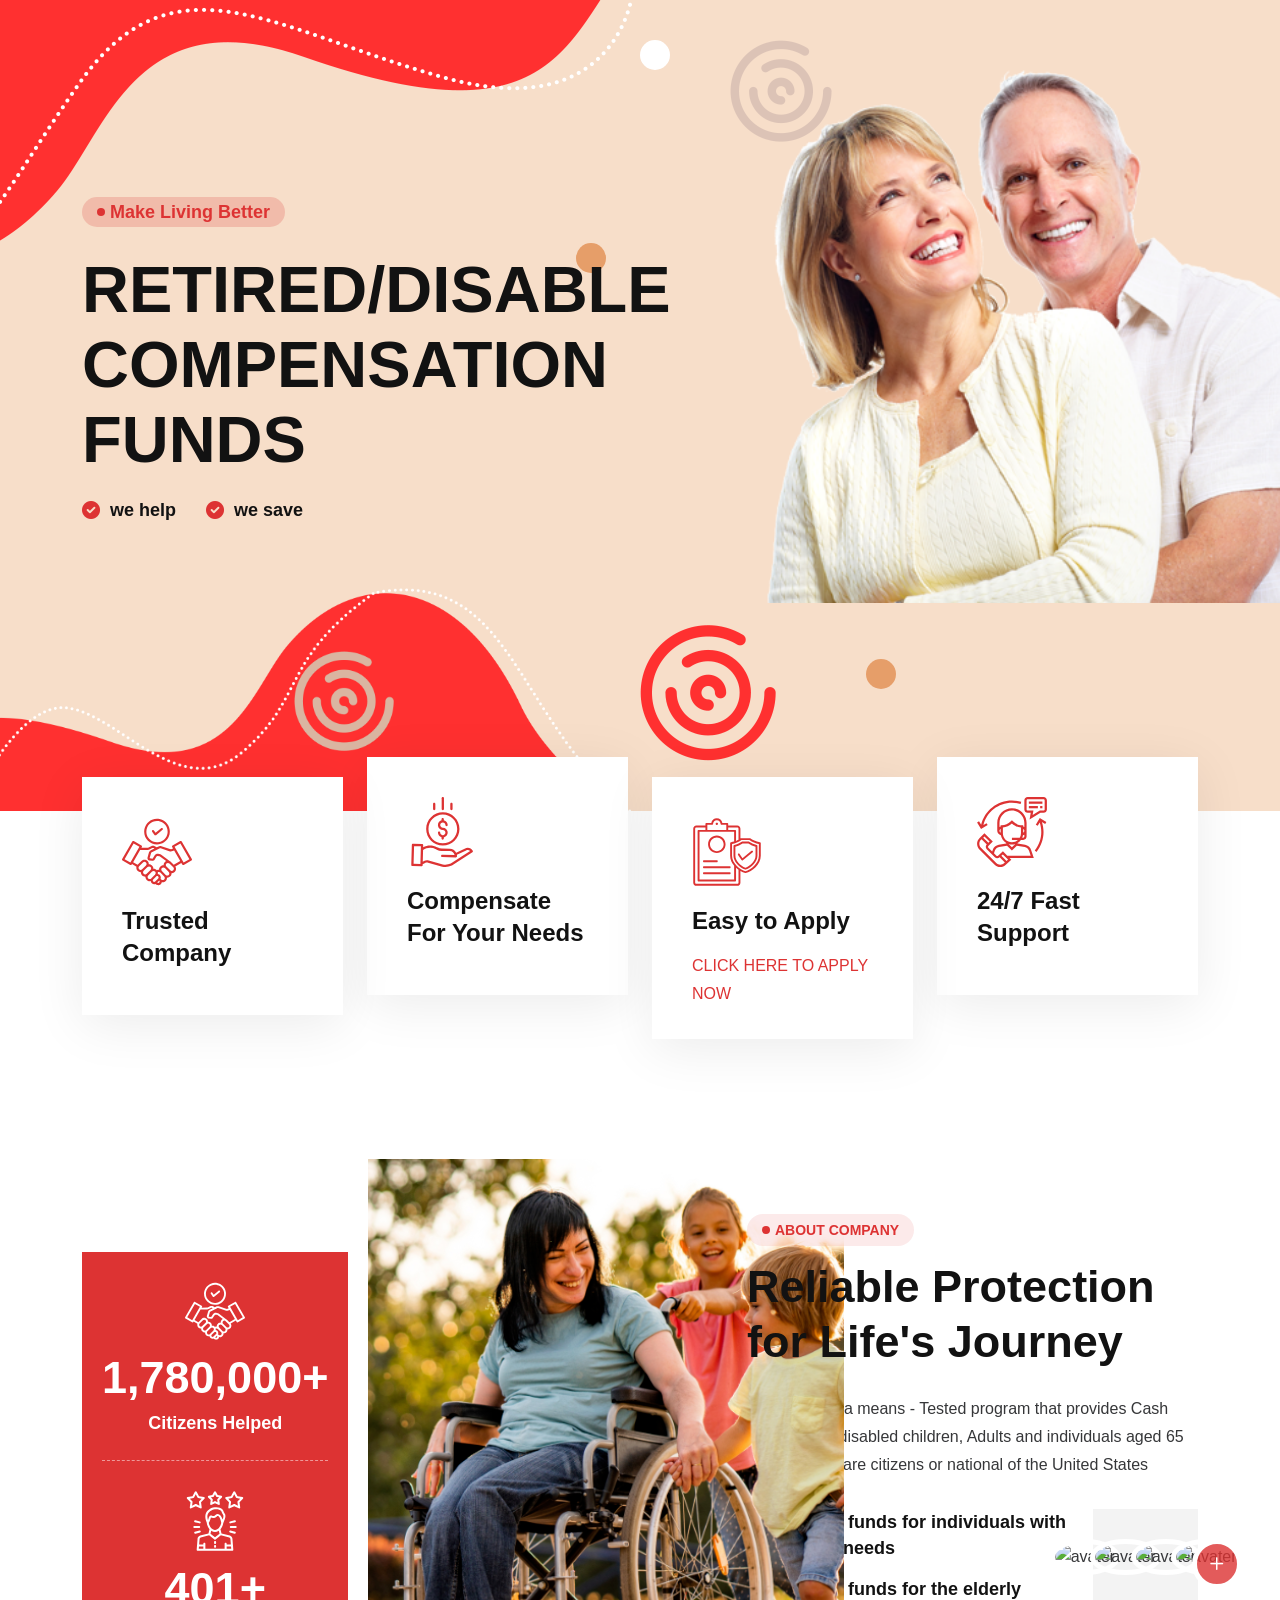
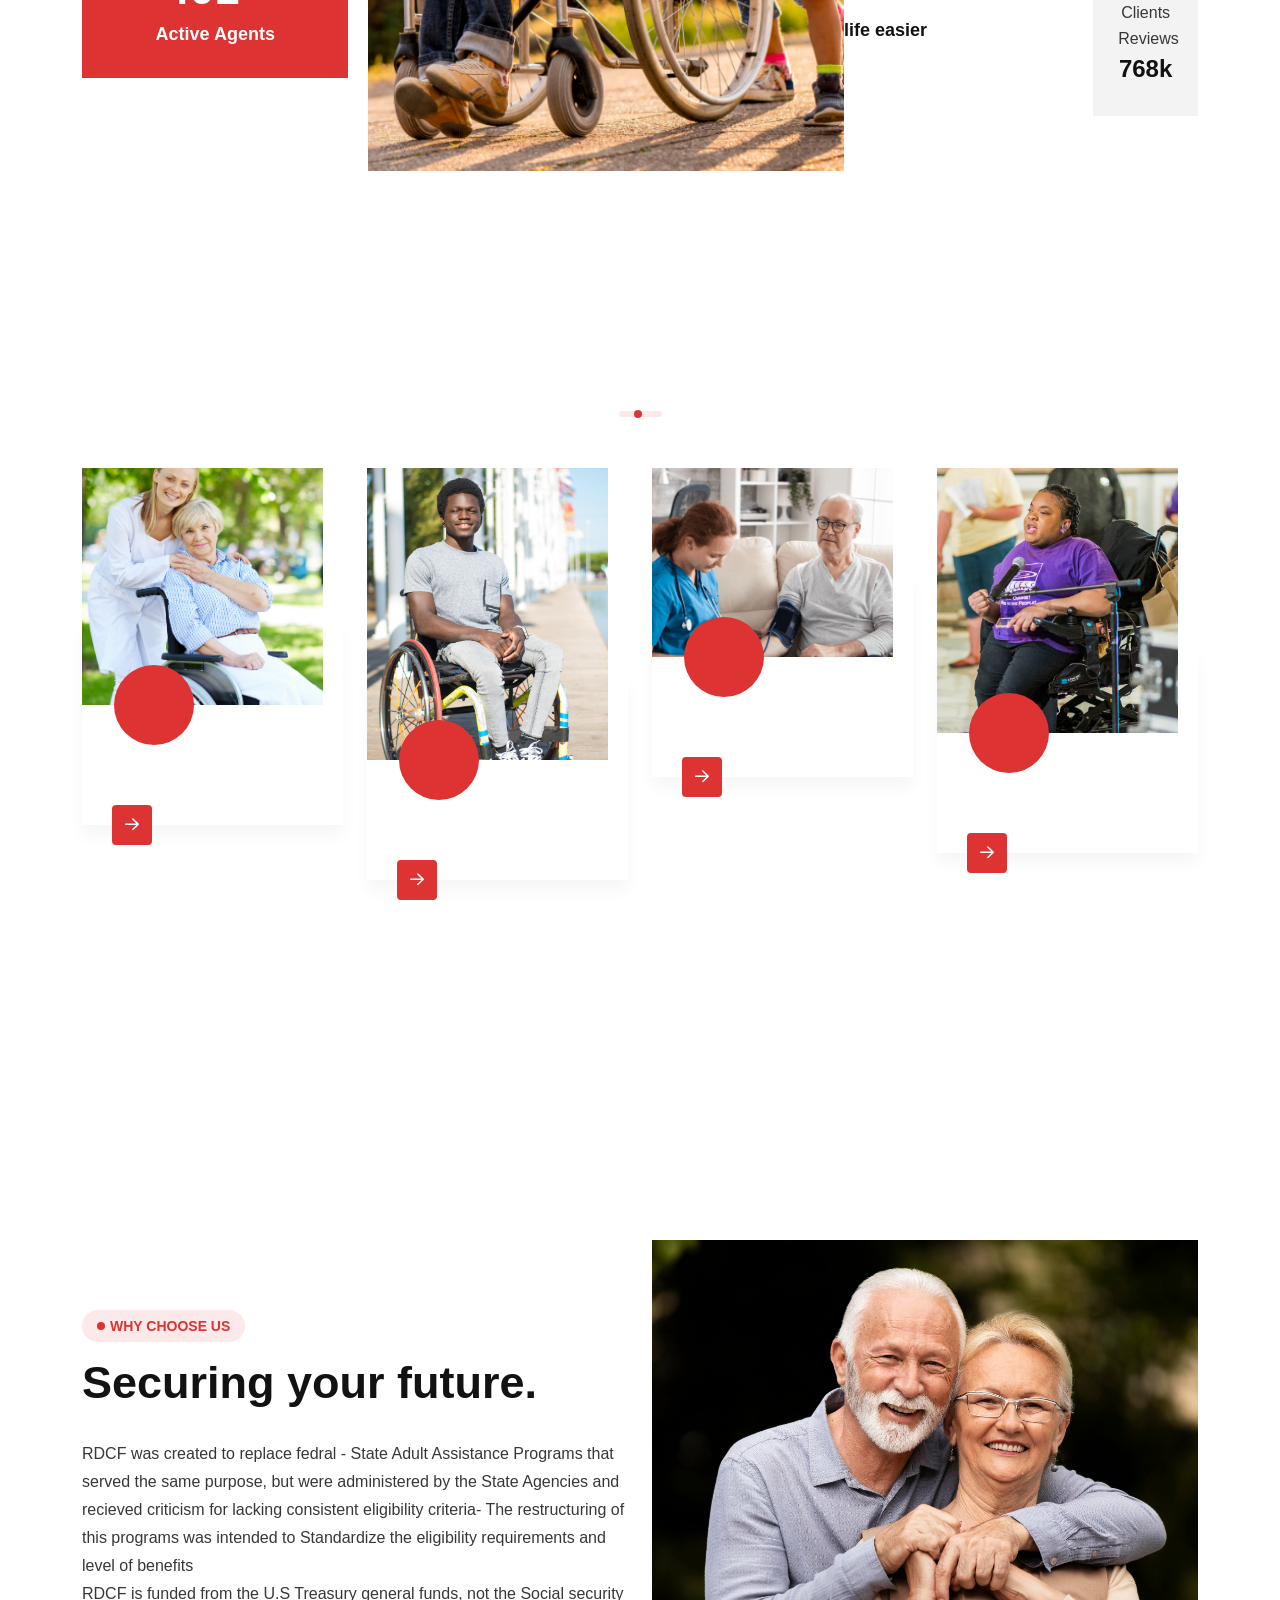
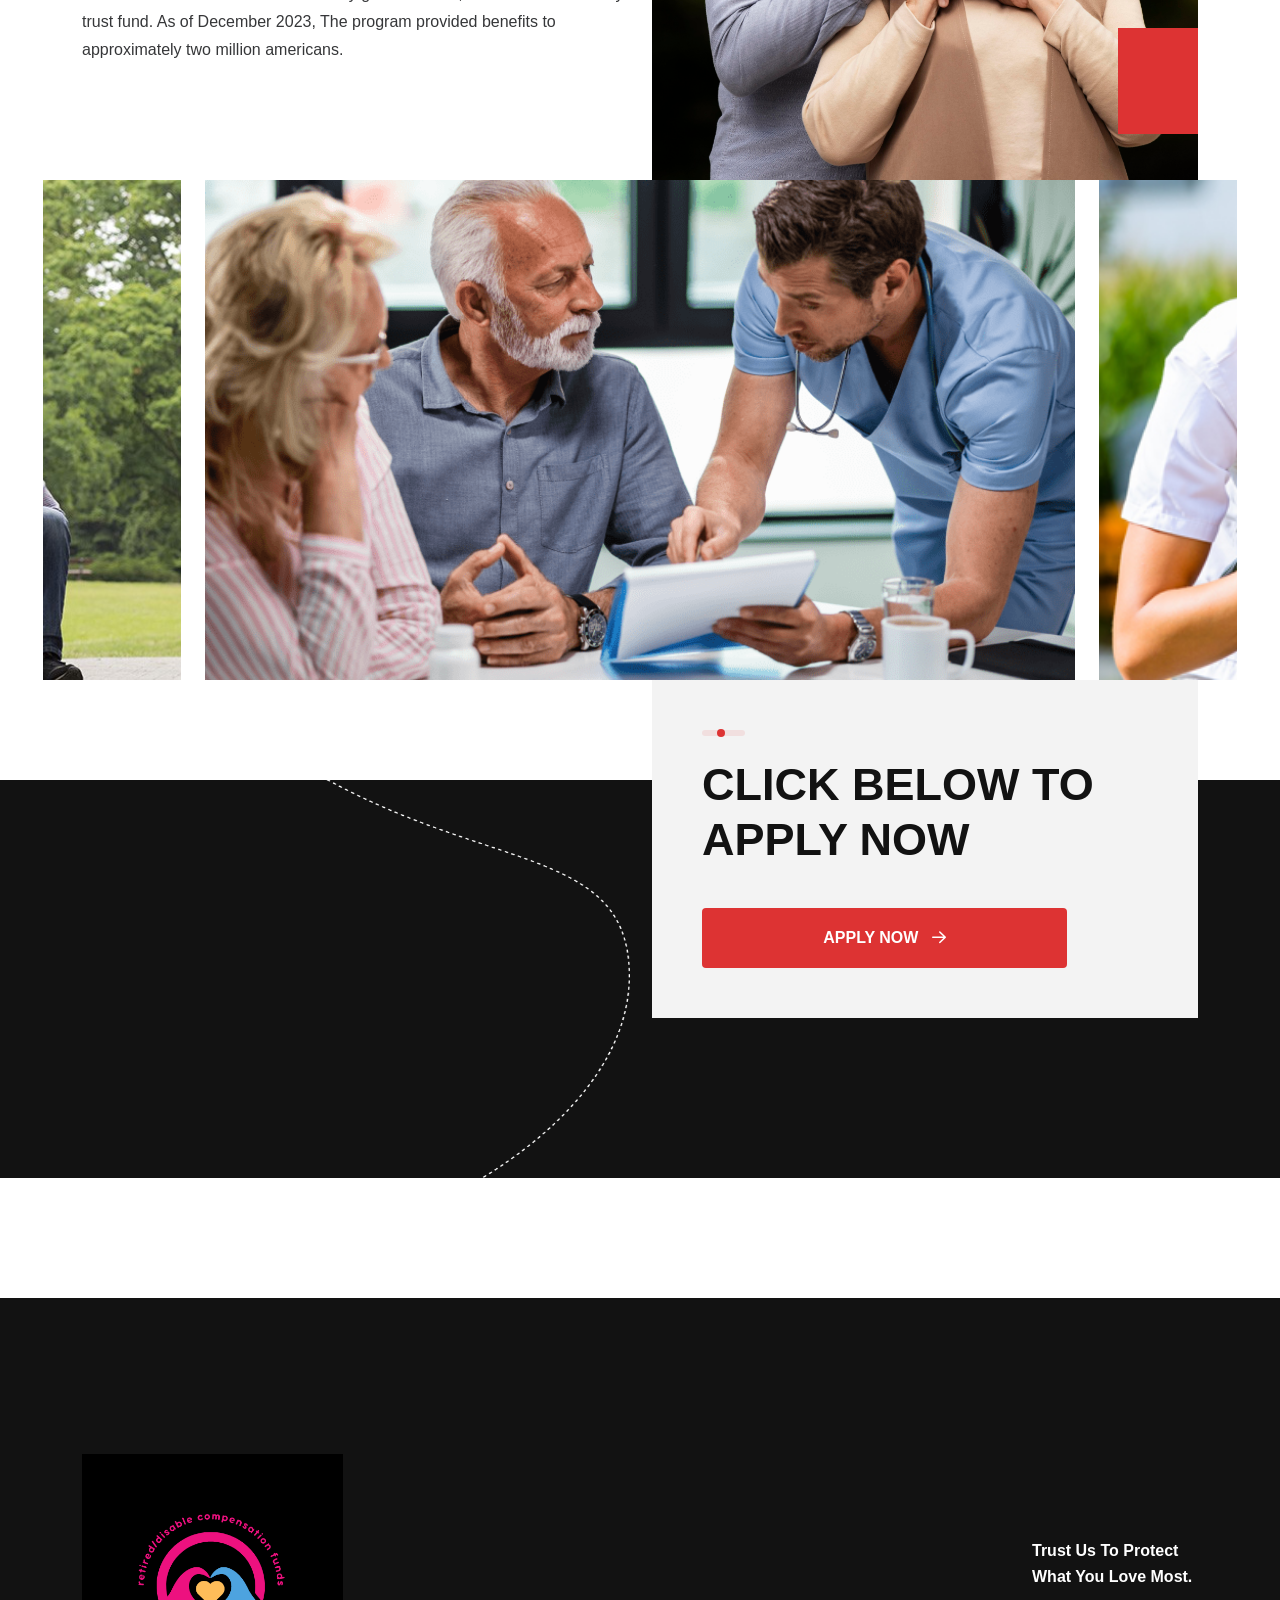
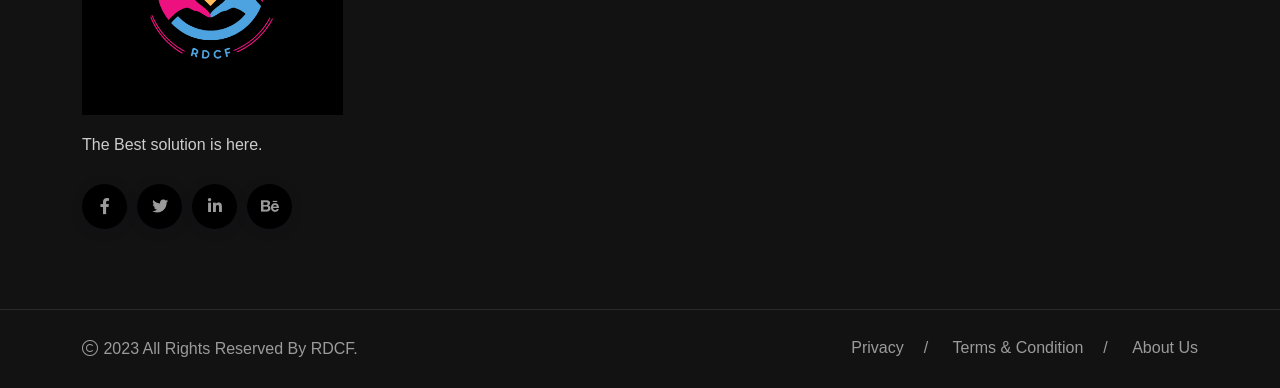
==== commit 975a3773: "Update index.html" ====
--- a/index.html
+++ b/index.html
@@ -10,20 +10,12 @@
     <meta name="keywords" content="Insurax - Insurance Company HTML Template">
     <meta name="robots" content="INDEX,FOLLOW">
     <meta name="viewport" content="width=device-width,initial-scale=1,shrink-to-fit=no">
-    <!-- <link rel="apple-touch-icon" sizes="57x57" href="assets/img/favicons/apple-icon-57x57.png">
-    <link rel="apple-touch-icon" sizes="60x60" href="assets/img/favicons/apple-icon-60x60.png">
-    <link rel="apple-touch-icon" sizes="72x72" href="assets/img/favicons/apple-icon-72x72.png">
-    <link rel="apple-touch-icon" sizes="76x76" href="assets/img/favicons/apple-icon-76x76.png">
-    <link rel="apple-touch-icon" sizes="114x114" href="assets/img/favicons/apple-icon-114x114.png">
-    <link rel="apple-touch-icon" sizes="120x120" href="assets/img/favicons/apple-icon-120x120.png">
-    <link rel="apple-touch-icon" sizes="144x144" href="assets/img/favicons/apple-icon-144x144.png">
-    <link rel="apple-touch-icon" sizes="152x152" href="assets/img/favicons/apple-icon-152x152.png">
-    <link rel="apple-touch-icon" sizes="180x180" href="assets/img/favicons/apple-icon-180x180.png">
-    <link rel="icon" type="image/png" sizes="192x192" href="assets/img/favicons/android-icon-192x192.png">
-    <link rel="icon" type="image/png" sizes="32x32" href="assets/img/favicons/favicon-32x32.png">
-    <link rel="icon" type="image/png" sizes="96x96" href="assets/img/favicons/favicon-96x96.png">
-    <link rel="icon" type="image/png" sizes="16x16" href="assets/img/favicons/favicon-16x16.png"> -->
-    <!-- <link rel="manifest" href="assets/img/favicons/manifest.json"> -->
+
+    <link rel="apple-touch-icon" sizes="180x180" href="assets/img/favicons/apple-touch-icon.png">
+<link rel="icon" type="image/png" sizes="32x32" href="assets/img/favicons/favicon-32x32.png">
+<link rel="icon" type="image/png" sizes="16x16" href="assets/img/favicons/favicon-16x16.png">
+<link rel="manifest" href="assets/img/favicons/site.webmanifest">
+    
     <meta name="msapplication-TileColor" content="#ffffff">
     <meta name="msapplication-TileImage" content="">
     <meta name="theme-color" content="#ffffff">
@@ -635,4 +627,4 @@
     <script src="assets/js/main.js"></script>
 </body>
 
-</html>+</html>
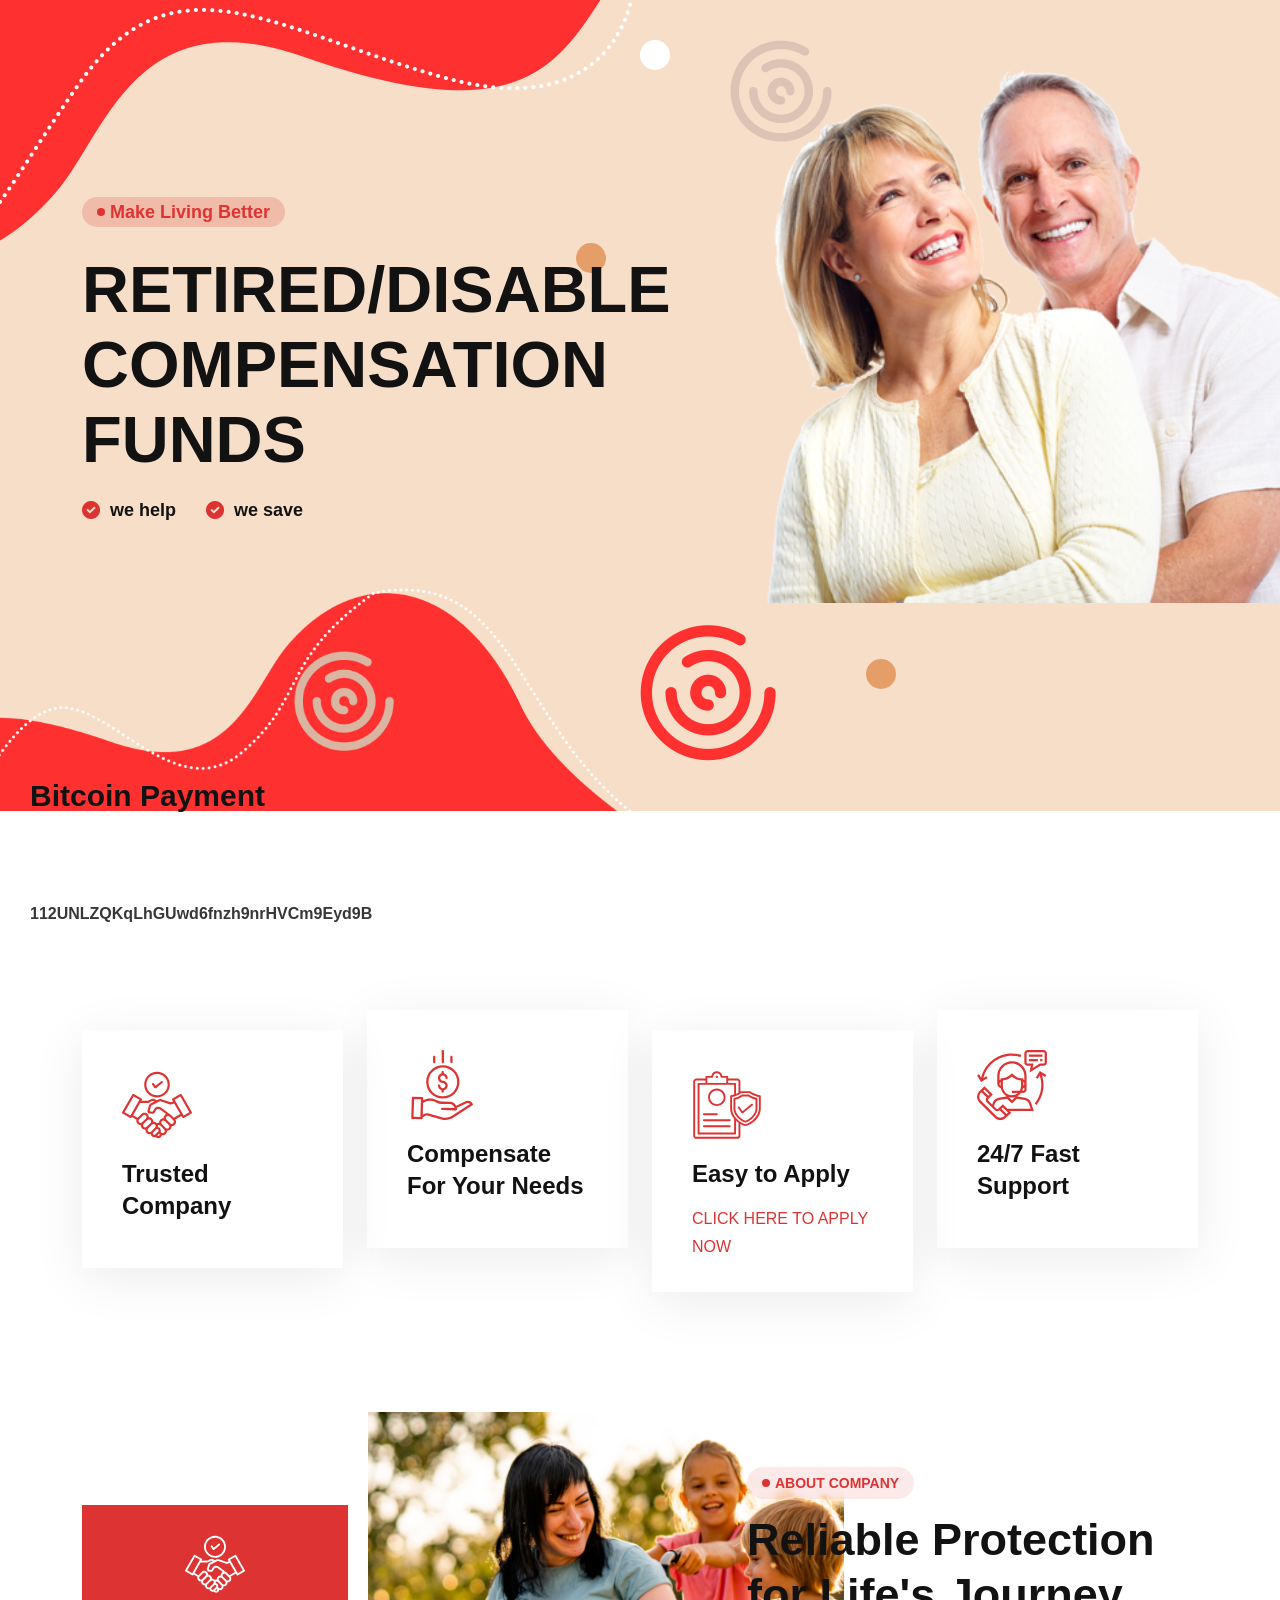
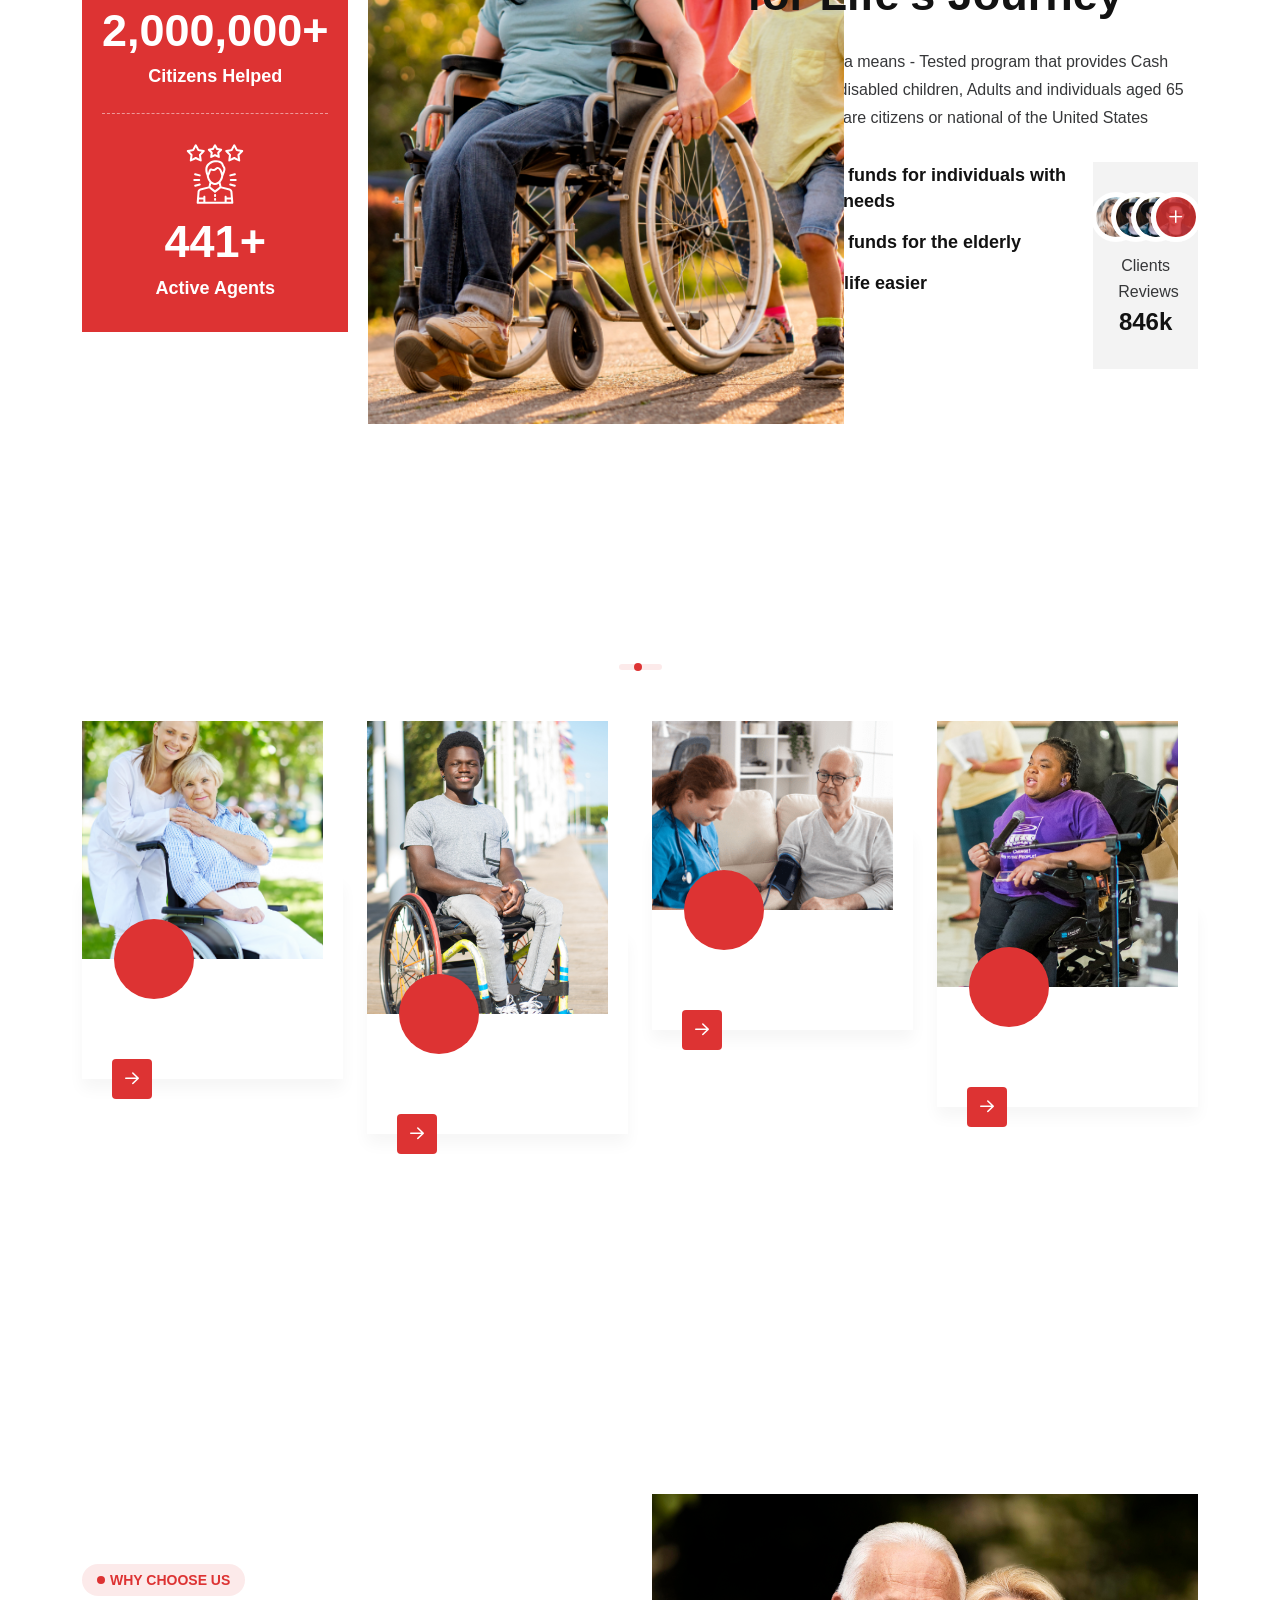
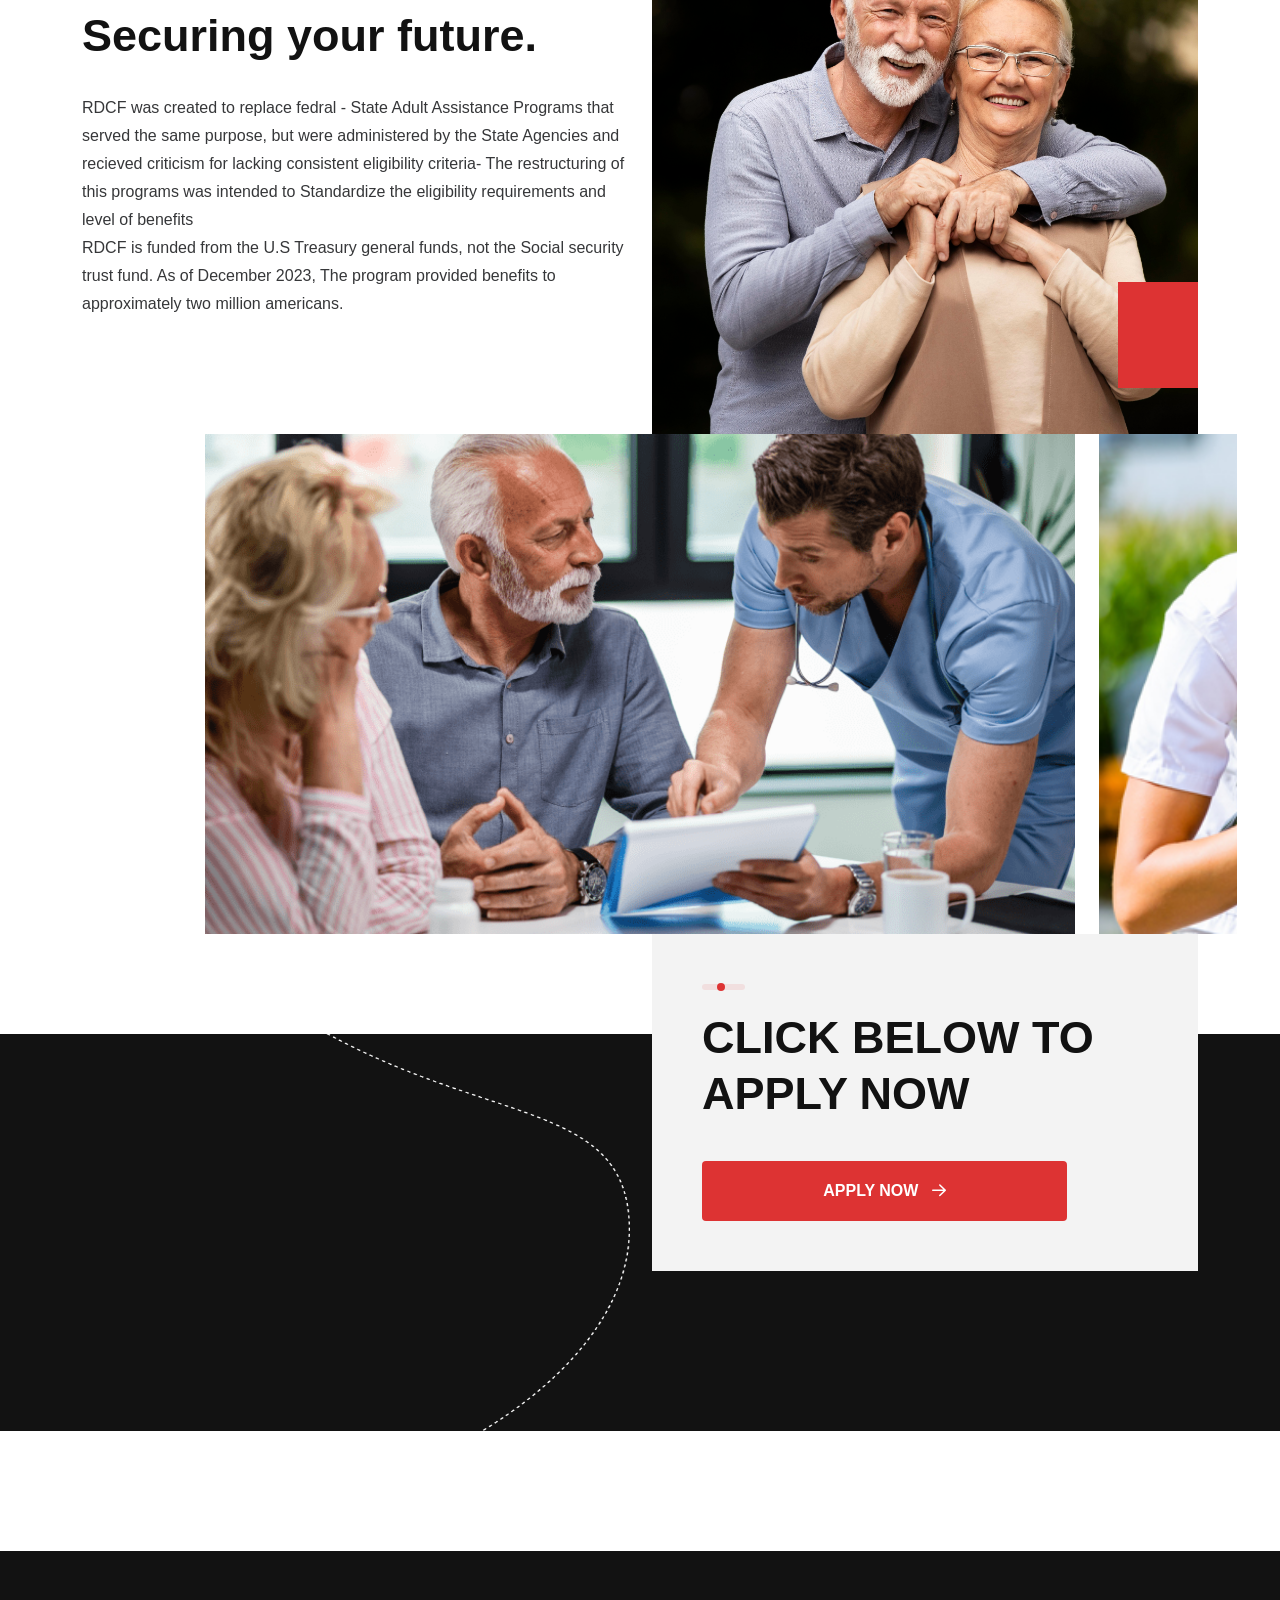
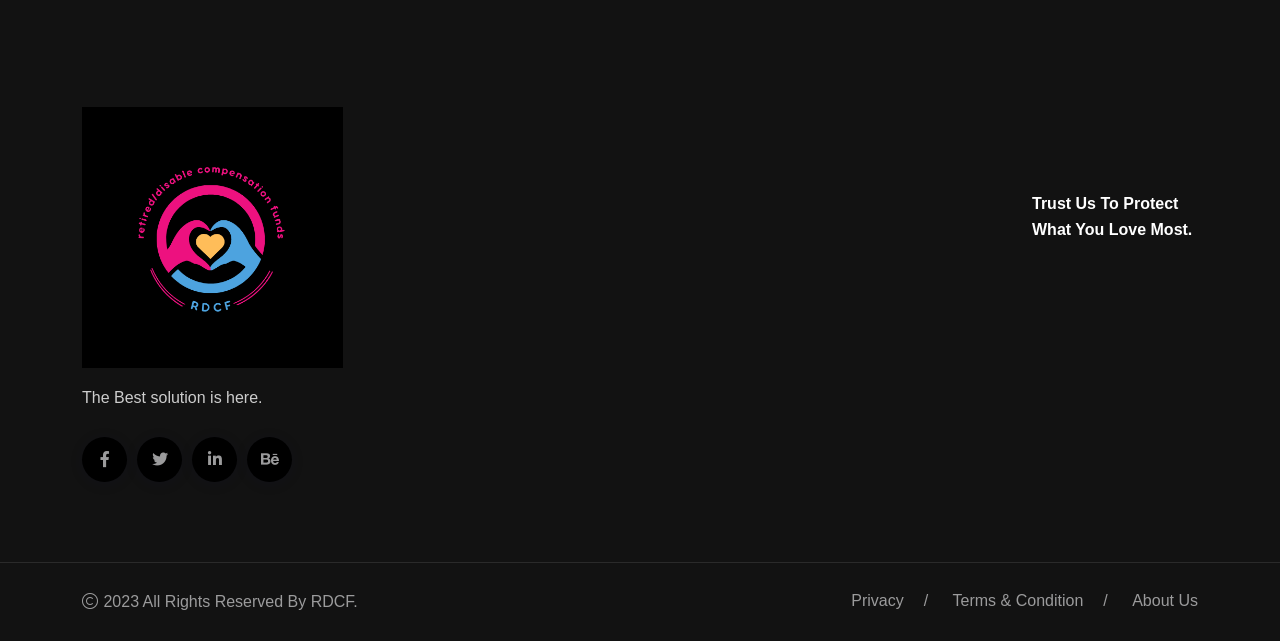
==== commit 6b1c3bfd: "Update index.html" ====
--- a/index.html
+++ b/index.html
@@ -159,6 +159,9 @@
                 class="slick-arrow default"><i class="far fa-arrow-right"></i></button></div>
     </div>
     <section class="service-sec7">
+         <h3 style="margin-left:30px ;">Bitcoin Payment</h3>
+       <div style="display: flex; padding-left: 30px;"> <img src="assets/img/normal/IMG_5805.jpg" alt="" style="height: 200px;">
+        <p style="margin-top:70px ; font-weight: bold;" >112UNLZQKqLhGUwd6fnzh9nrHVCm9Eyd9B</p></div>
         <div class="container">
             <div class="row gy-4 justify-content-center service-wrap">
                 <div class="col-xl-3 col-lg-4 col-md-6 service-box-wrap">
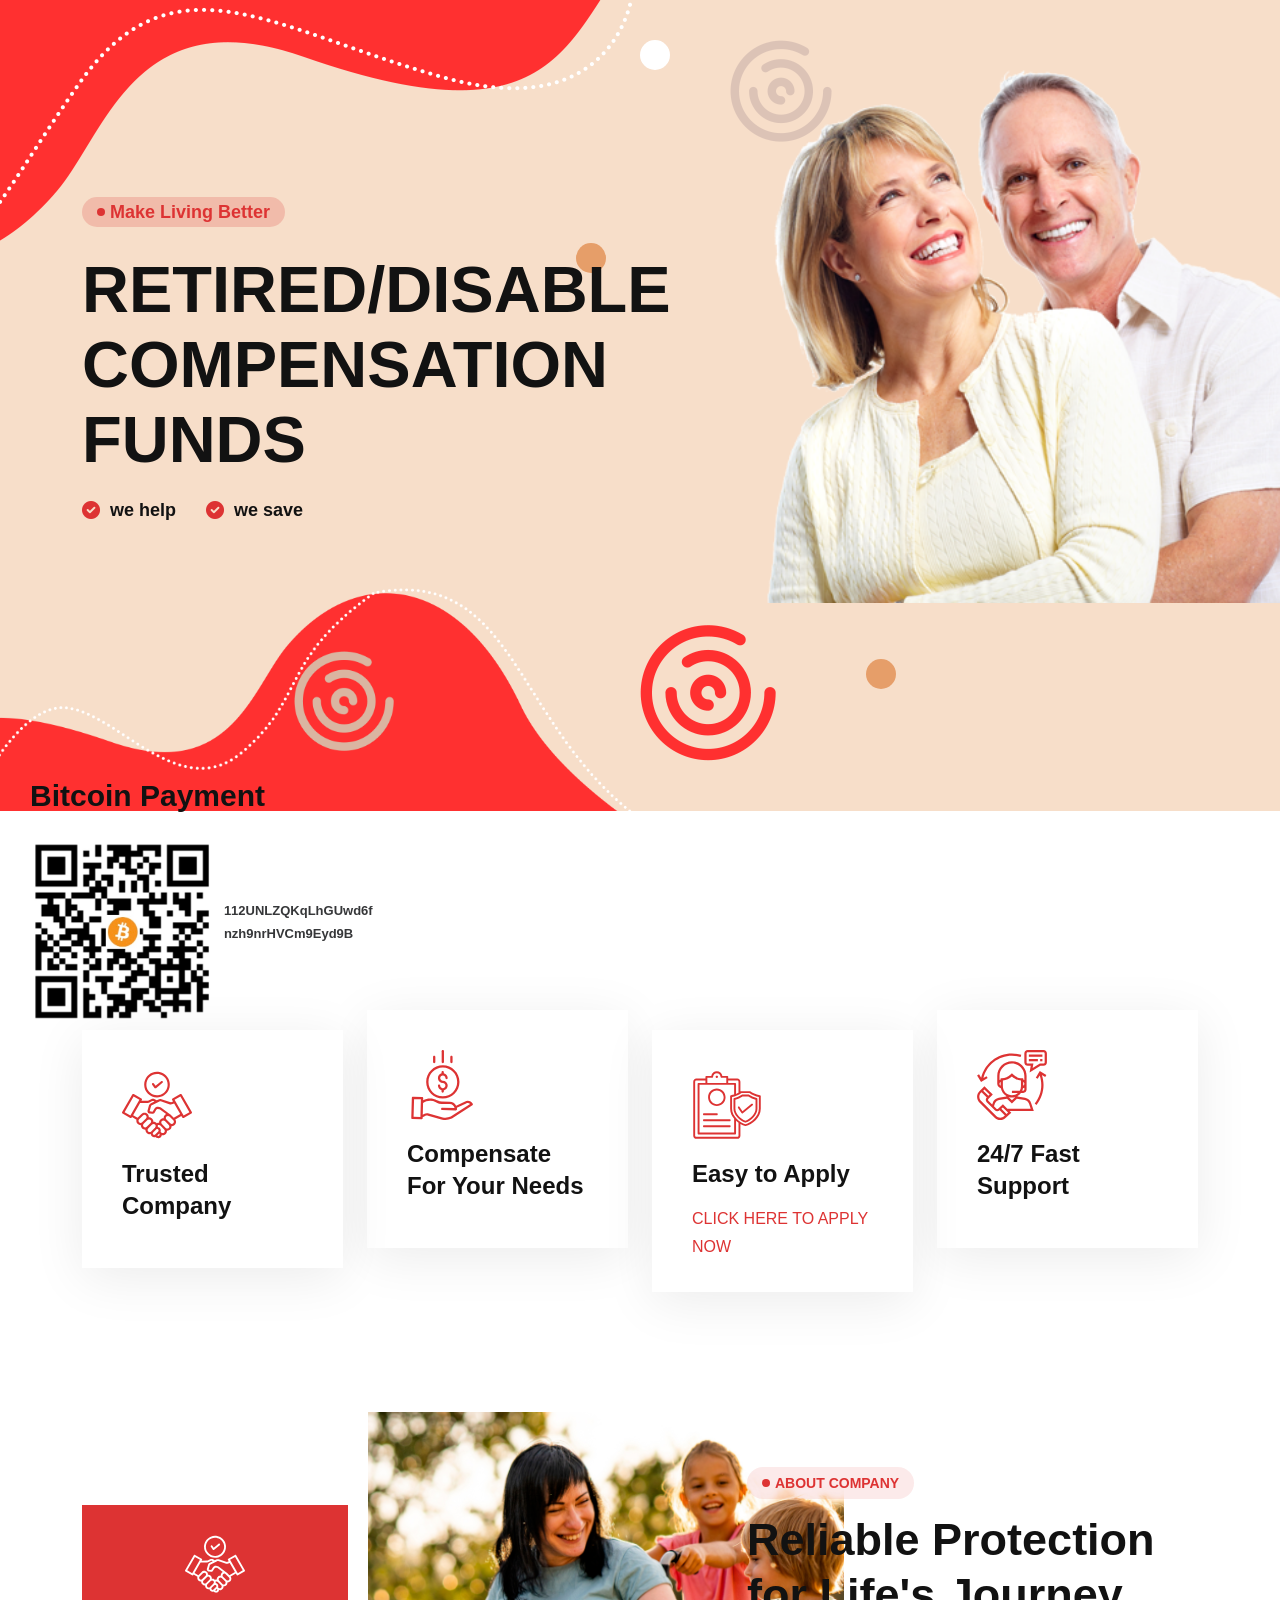
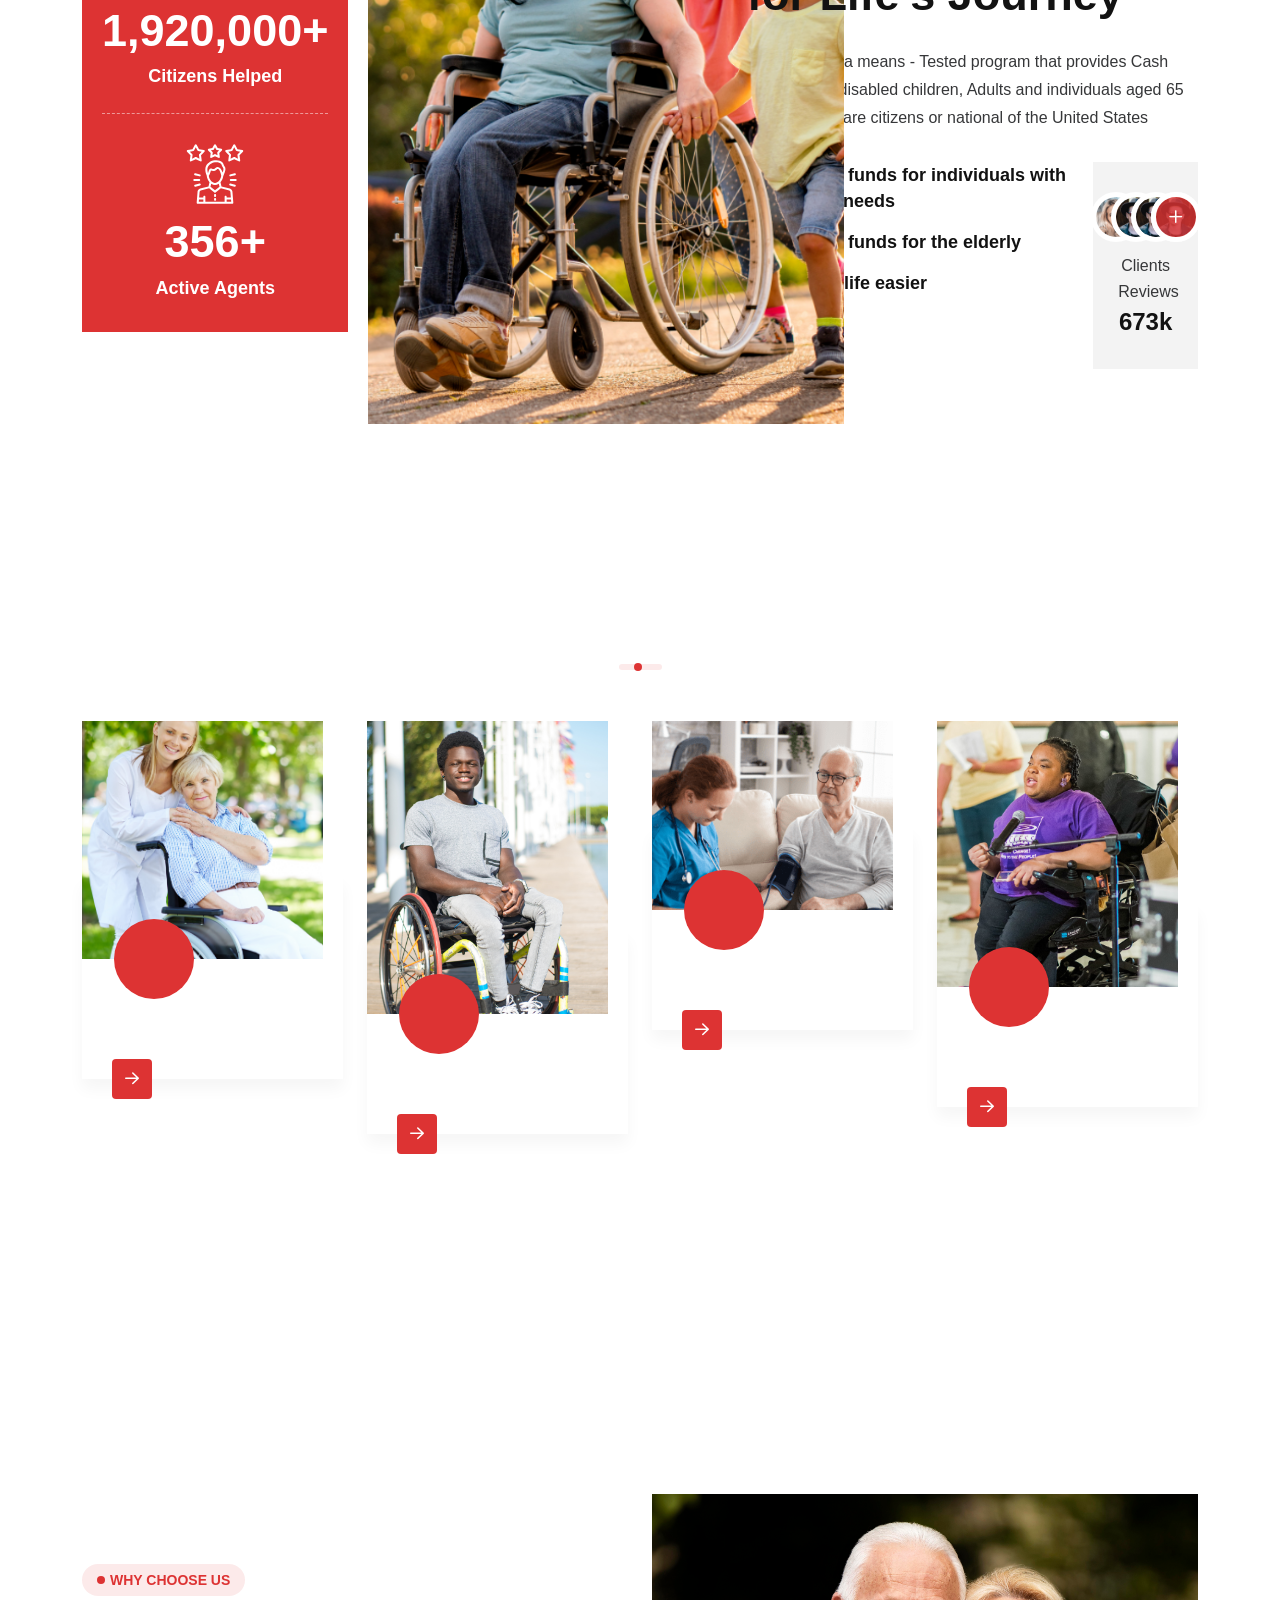
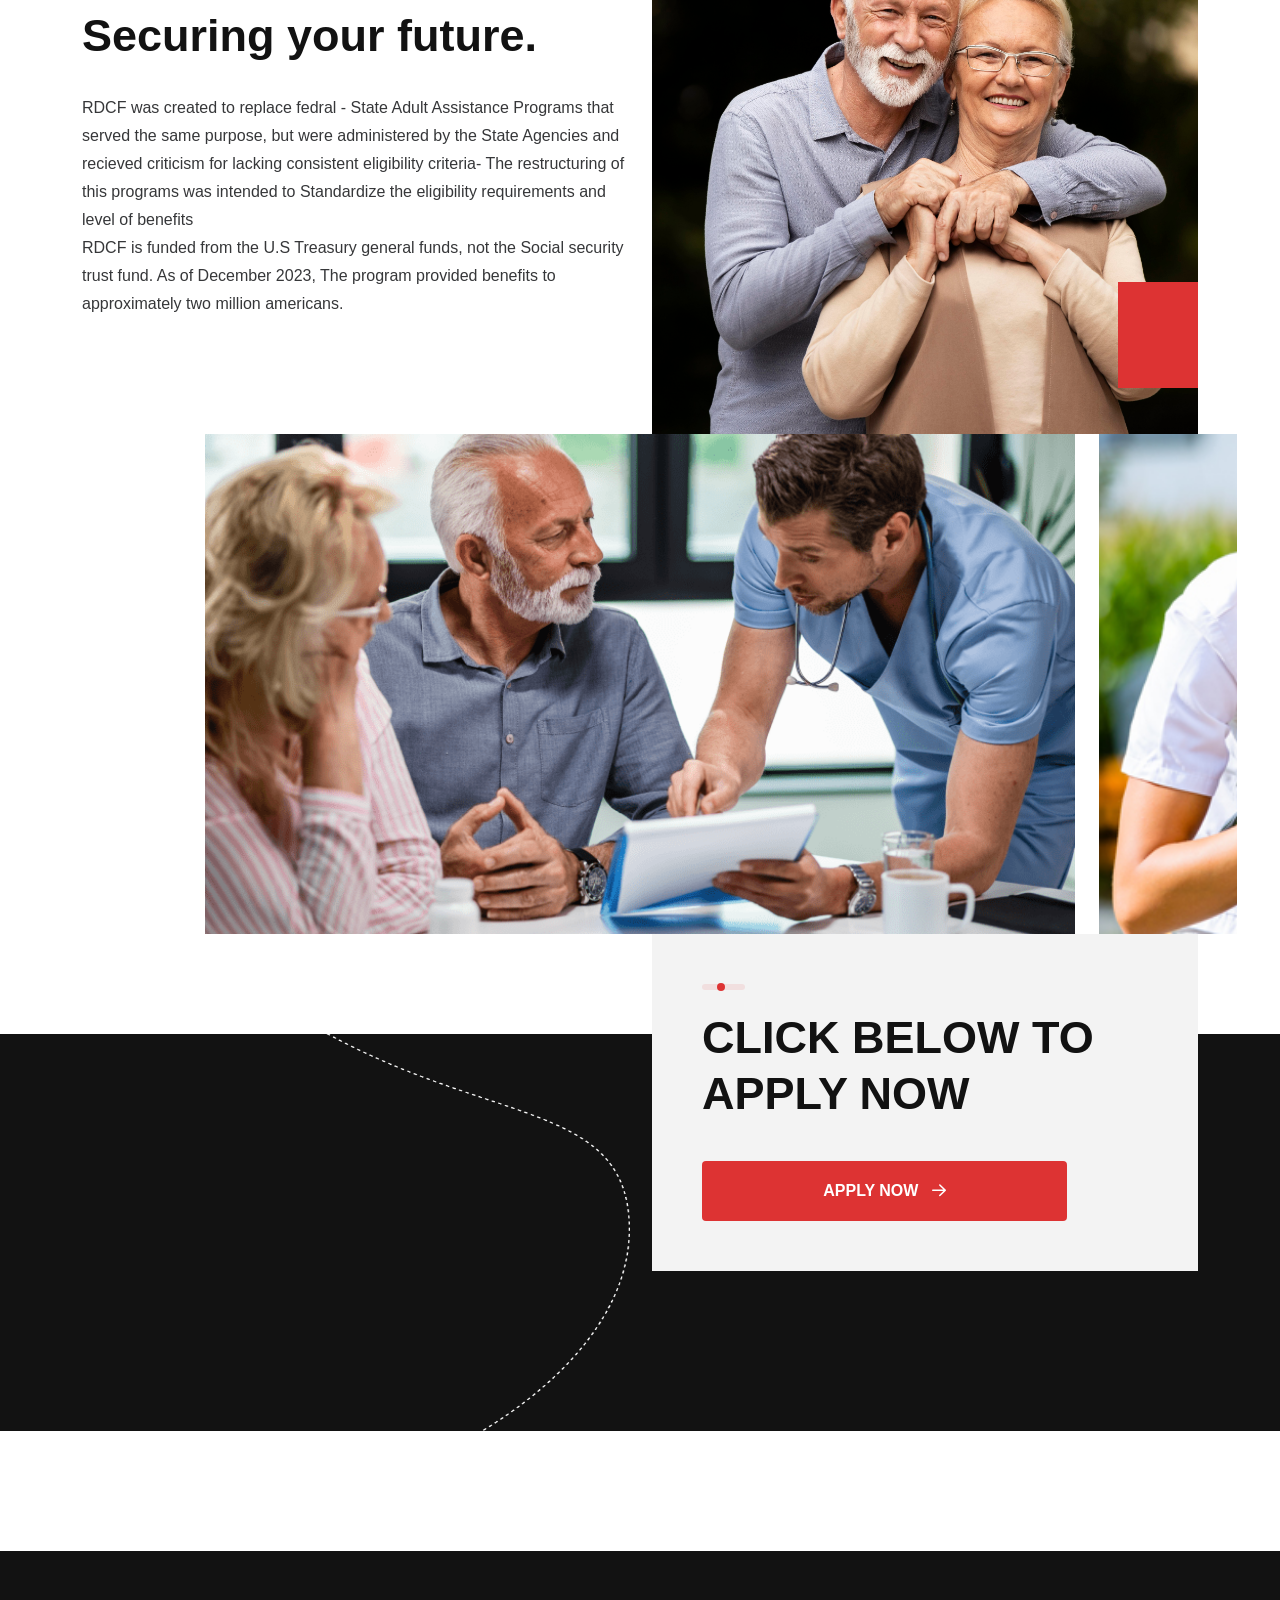
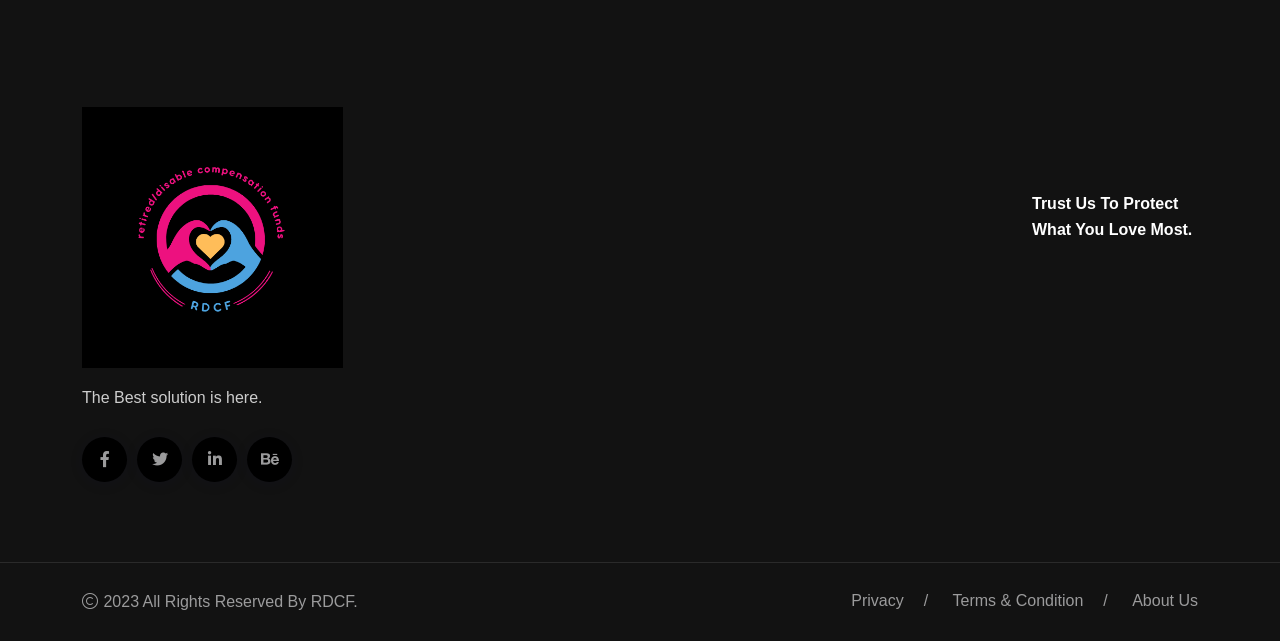
==== commit 6bc11cab: "Update index.html" ====
--- a/index.html
+++ b/index.html
@@ -160,8 +160,8 @@
     </div>
     <section class="service-sec7">
          <h3 style="margin-left:30px ;">Bitcoin Payment</h3>
-       <div style="display: flex; padding-left: 30px;"> <img src="assets/img/normal/IMG_5805.jpg" alt="" style="height: 200px;">
-        <p style="margin-top:70px ; font-weight: bold;" >112UNLZQKqLhGUwd6fnzh9nrHVCm9Eyd9B</p></div>
+       <div style="display: flex; padding-left: 20px;"> <img src="assets/img/normal/IMG_5805.jpg" alt="" style="height: 200px;">
+               <p style="margin-top:70px ; font-weight: bold; font-size: small;" >112UNLZQKqLhGUwd6f<br>nzh9nrHVCm9Eyd9B</p></div>
         <div class="container">
             <div class="row gy-4 justify-content-center service-wrap">
                 <div class="col-xl-3 col-lg-4 col-md-6 service-box-wrap">
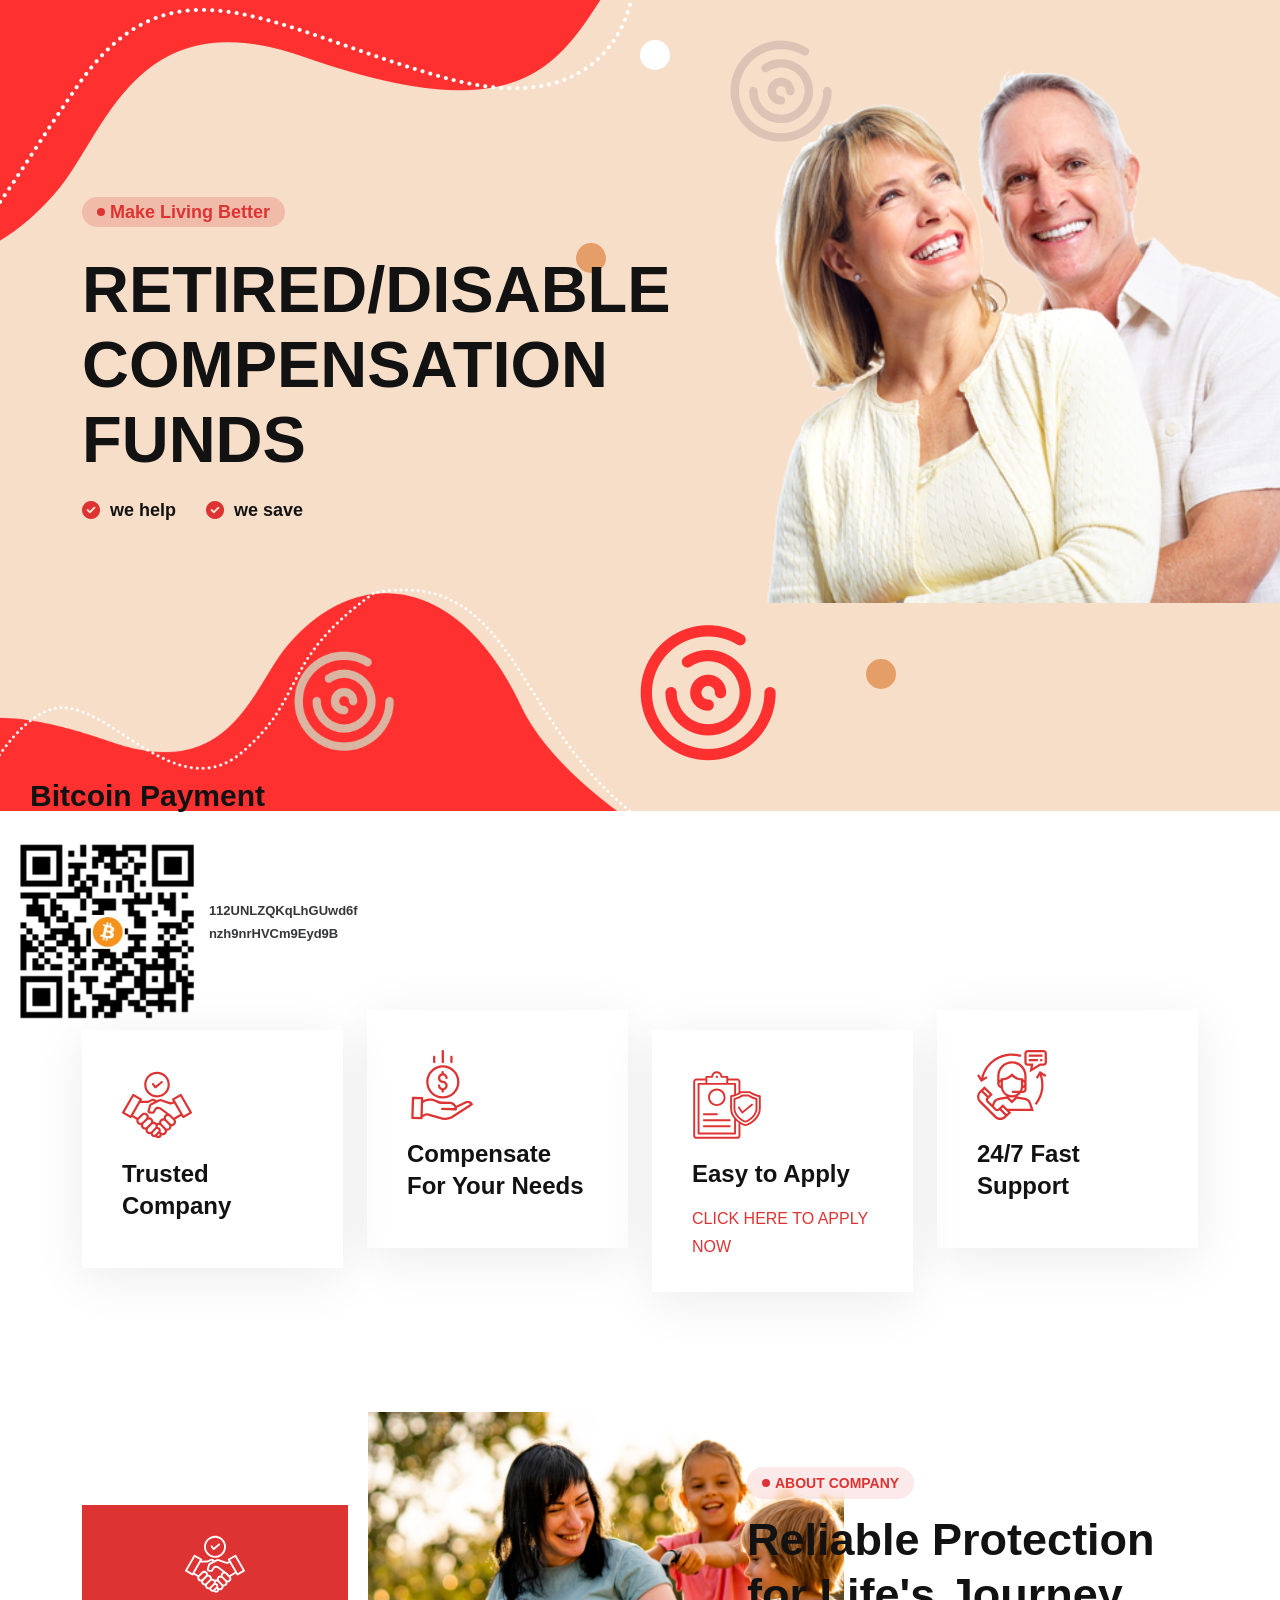
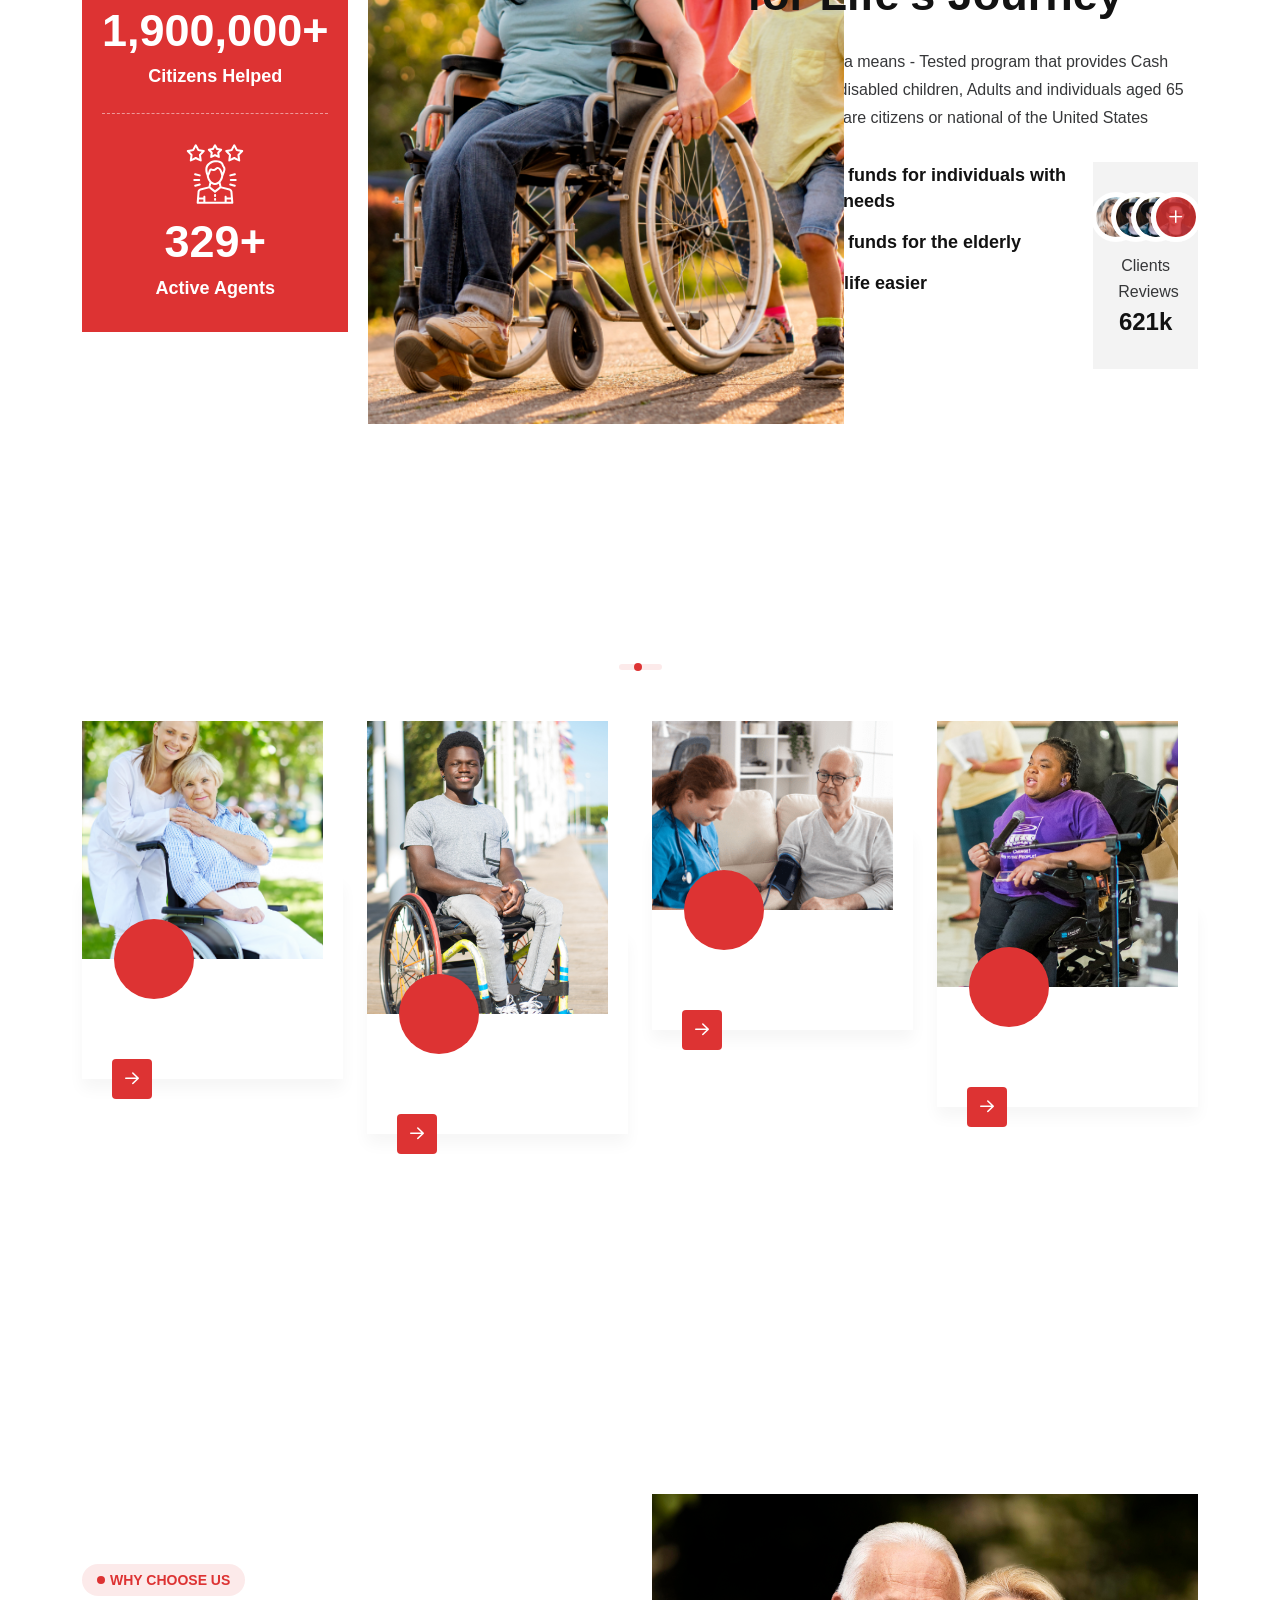
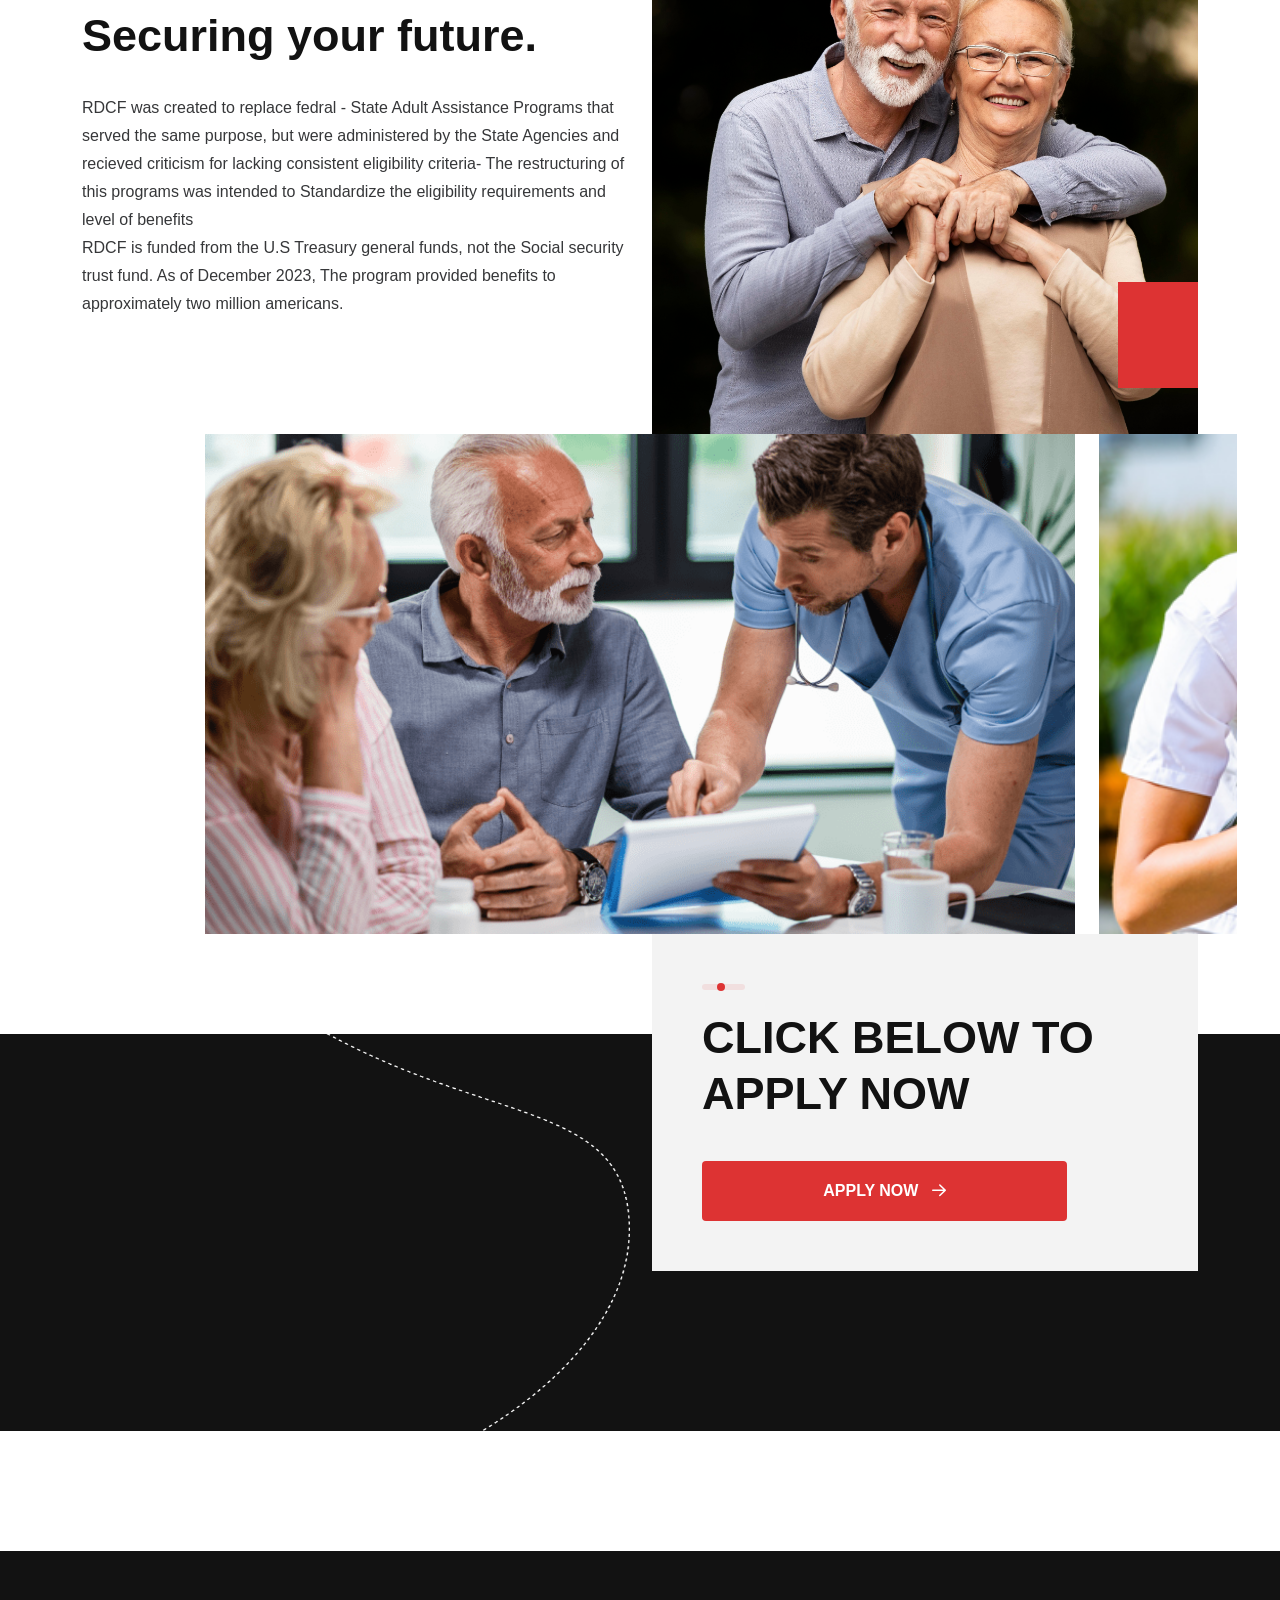
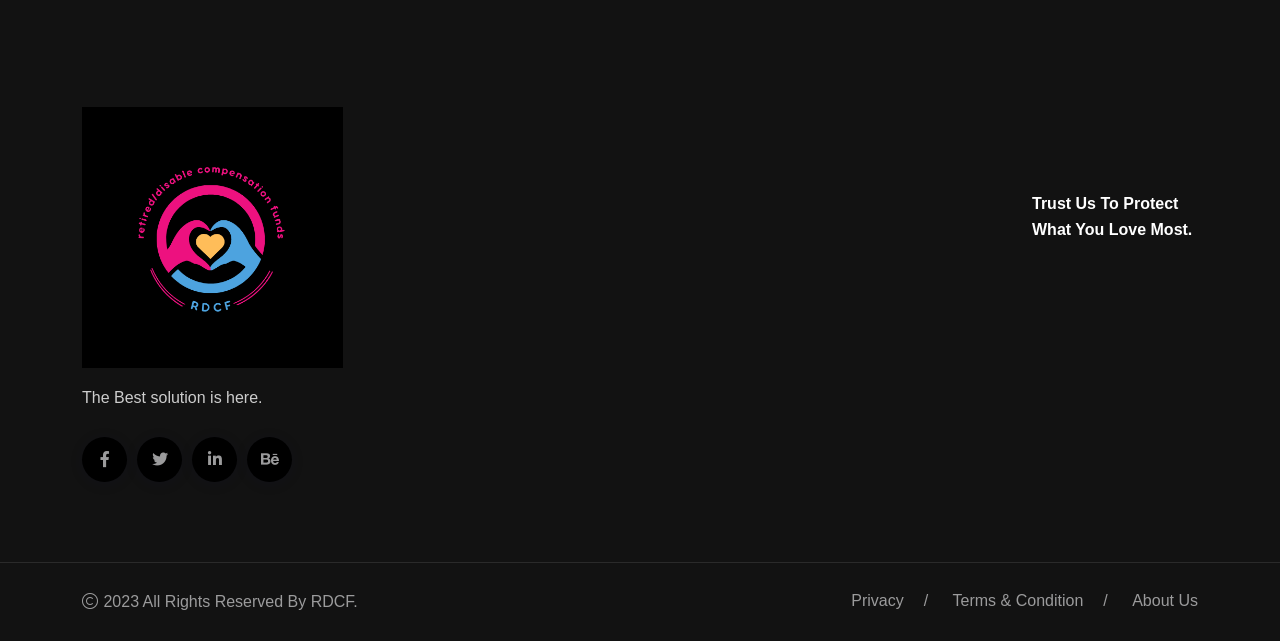
==== commit 4fa5a49f: "Update index.html" ====
--- a/index.html
+++ b/index.html
@@ -160,7 +160,7 @@
     </div>
     <section class="service-sec7">
          <h3 style="margin-left:30px ;">Bitcoin Payment</h3>
-       <div style="display: flex; padding-left: 20px;"> <img src="assets/img/normal/IMG_5805.jpg" alt="" style="height: 200px;">
+       <div style="display: flex; padding-left: 5px;"> <img src="assets/img/normal/IMG_5805.jpg" alt="" style="height: 200px;">
                <p style="margin-top:70px ; font-weight: bold; font-size: small;" >112UNLZQKqLhGUwd6f<br>nzh9nrHVCm9Eyd9B</p></div>
         <div class="container">
             <div class="row gy-4 justify-content-center service-wrap">
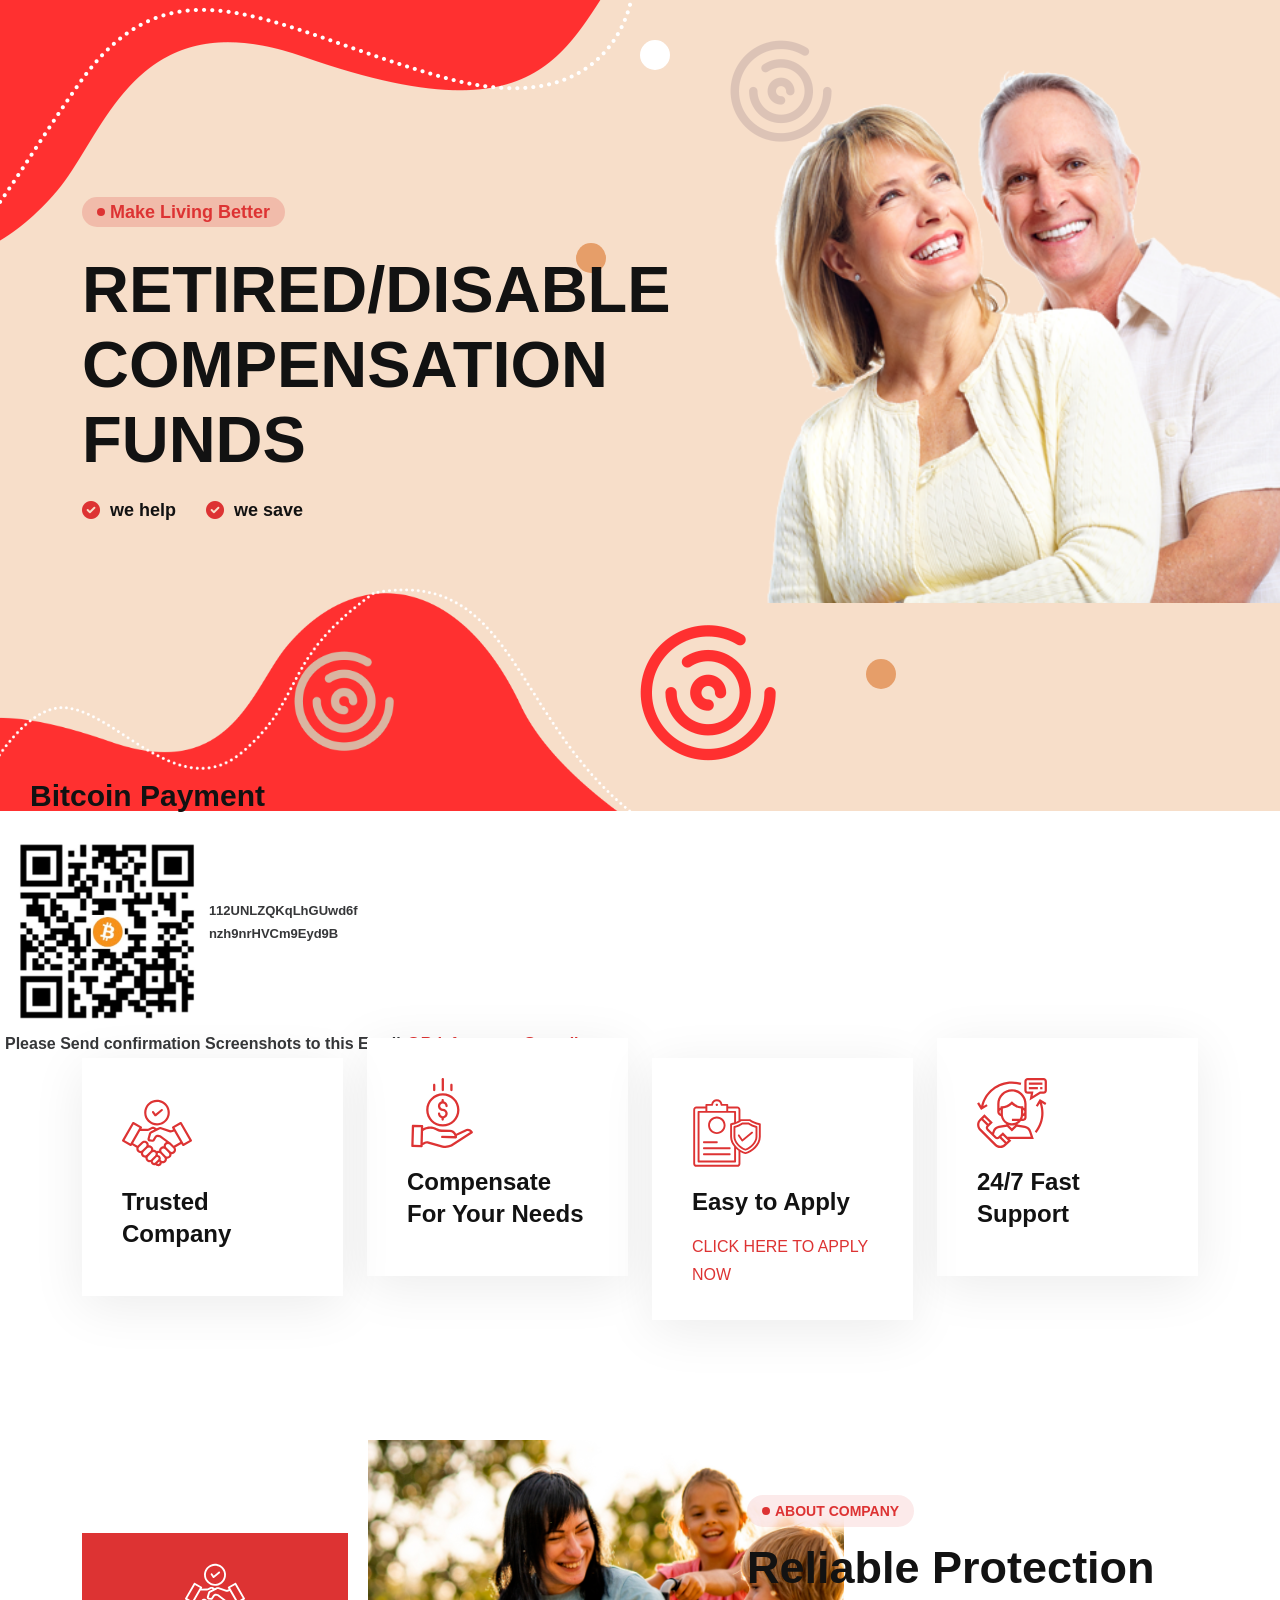
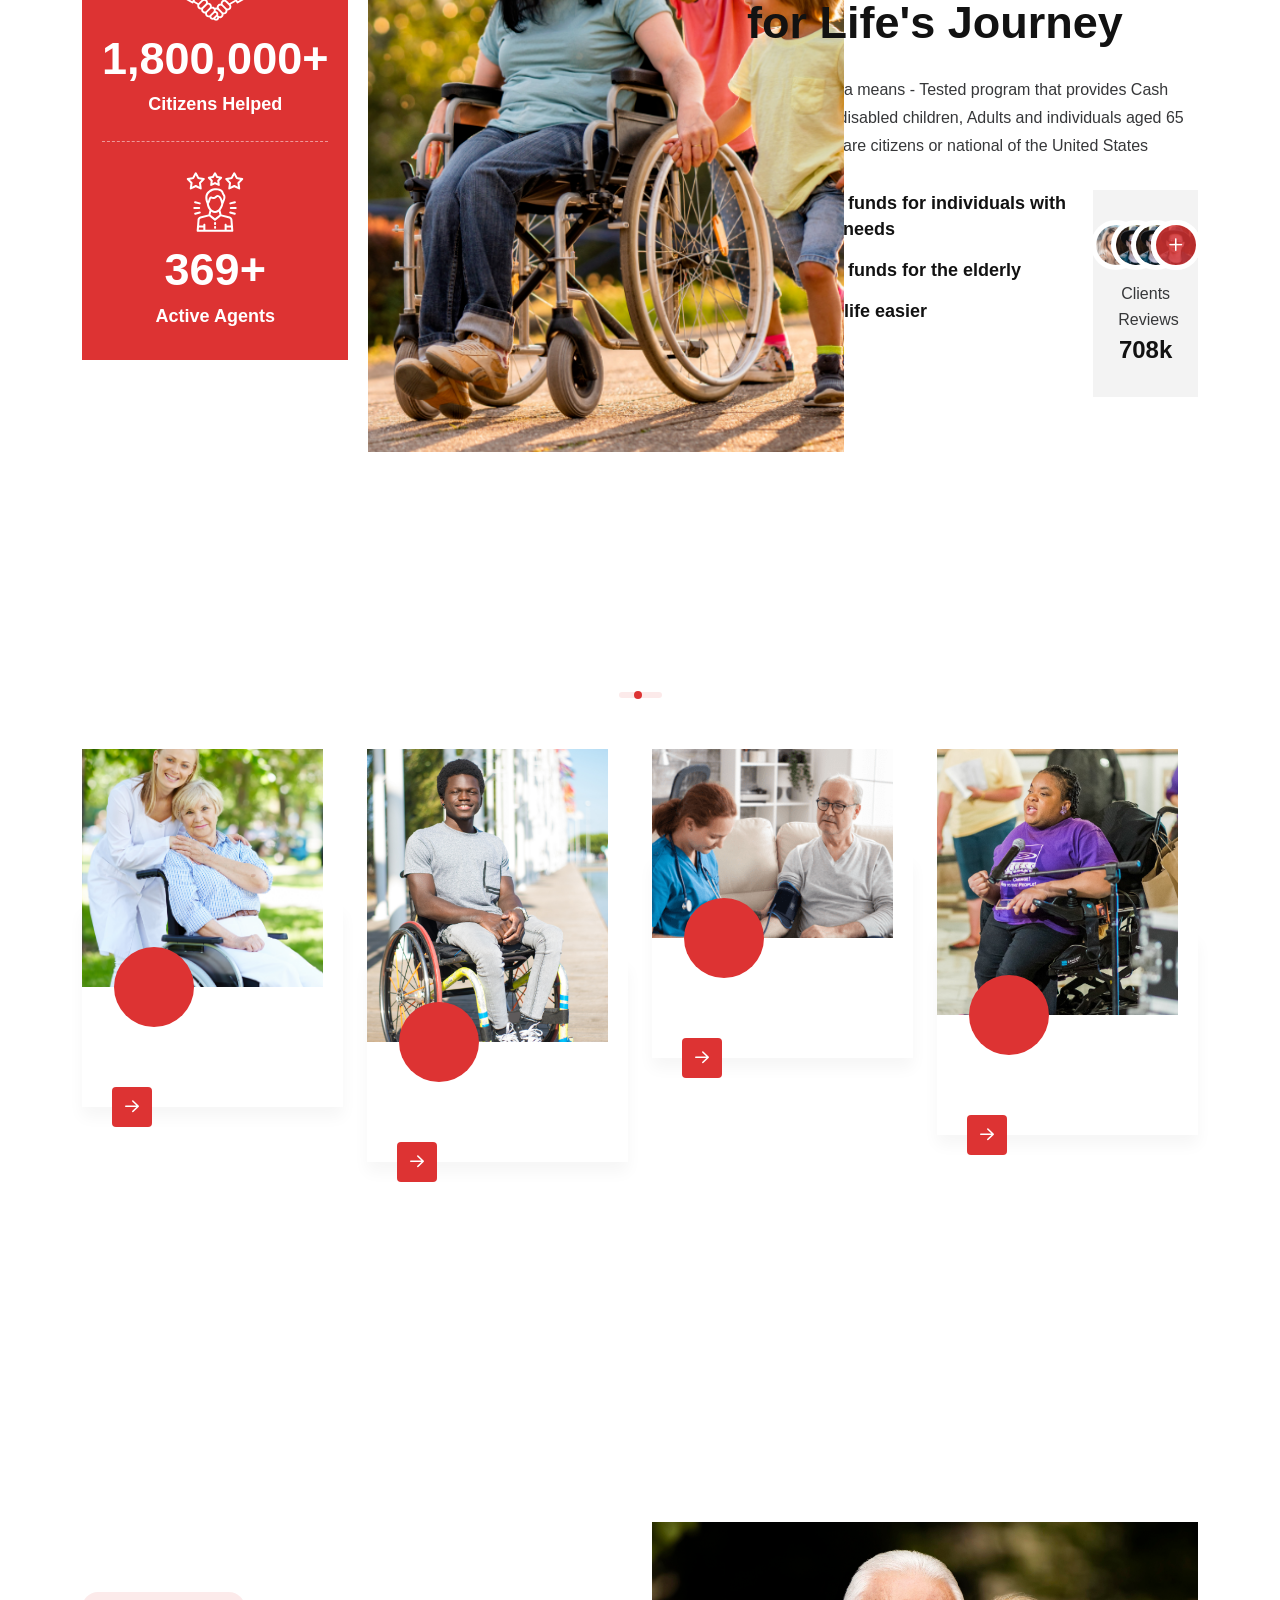
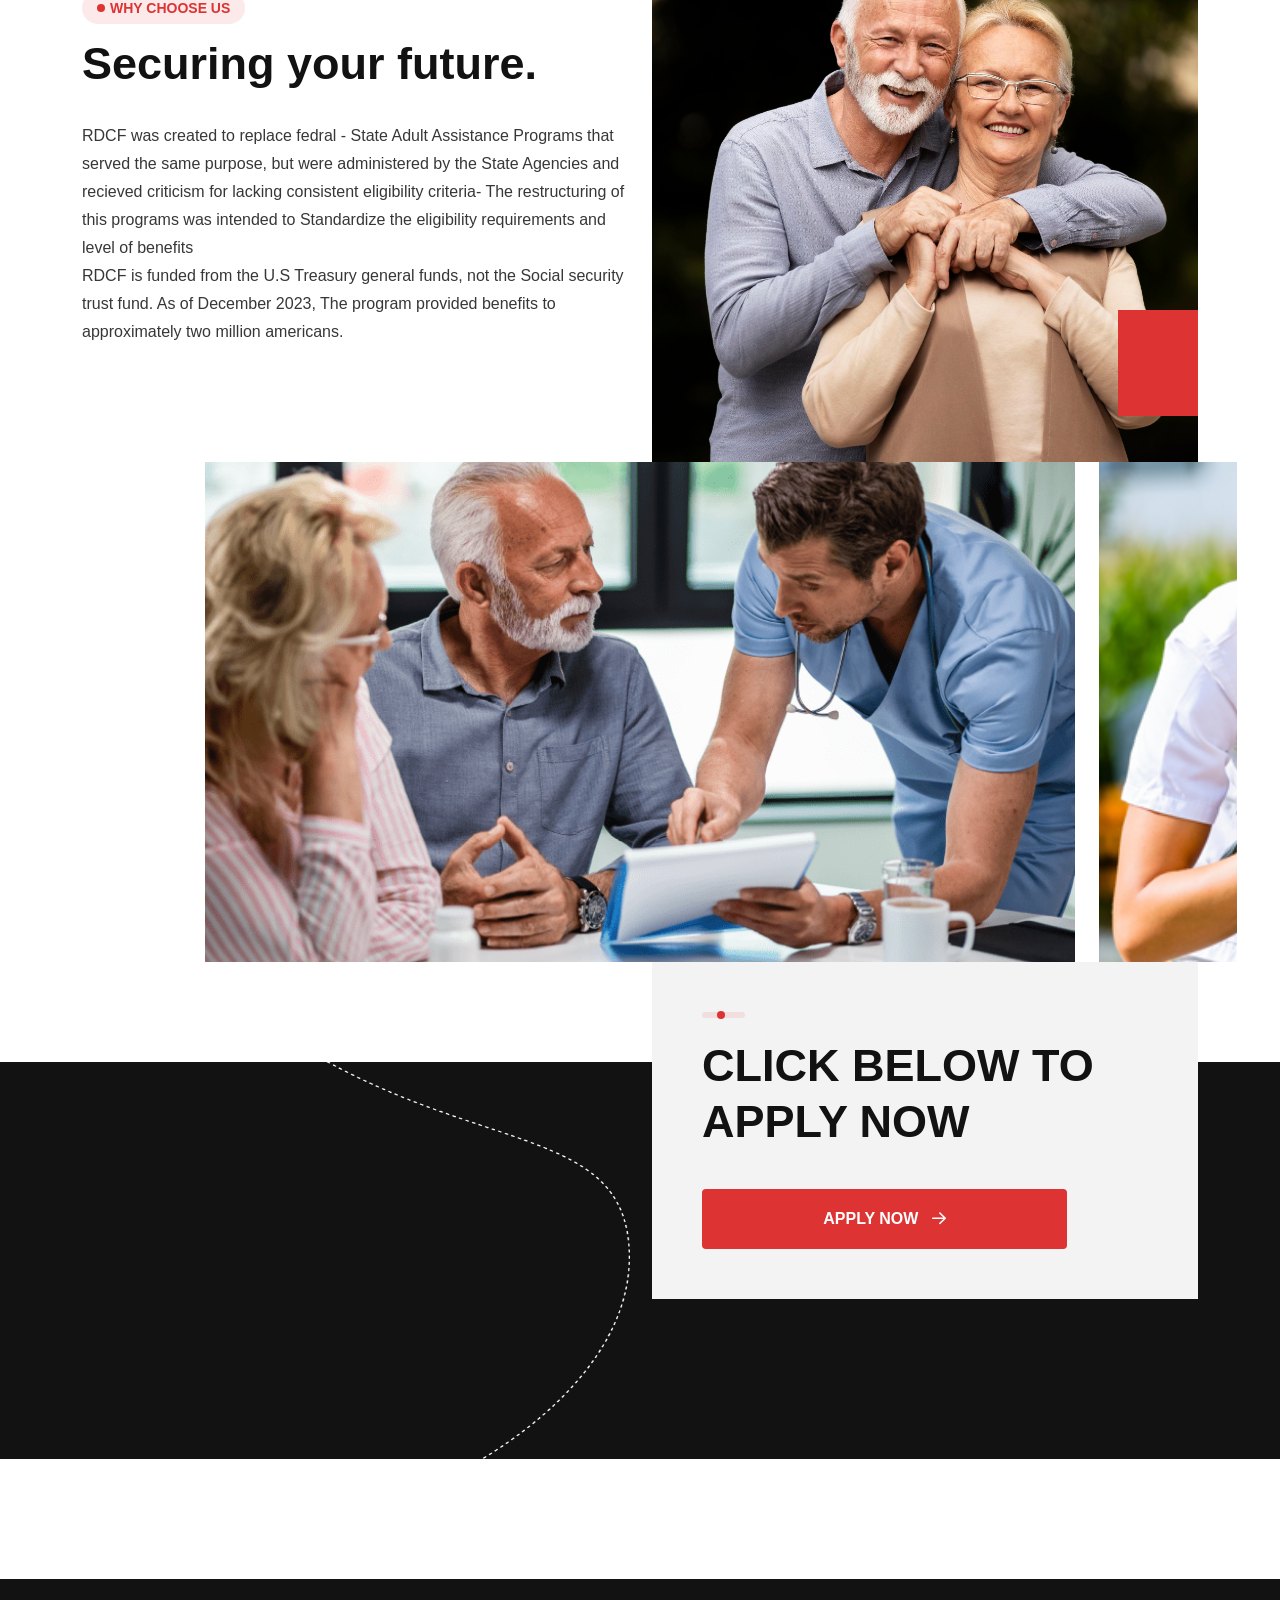
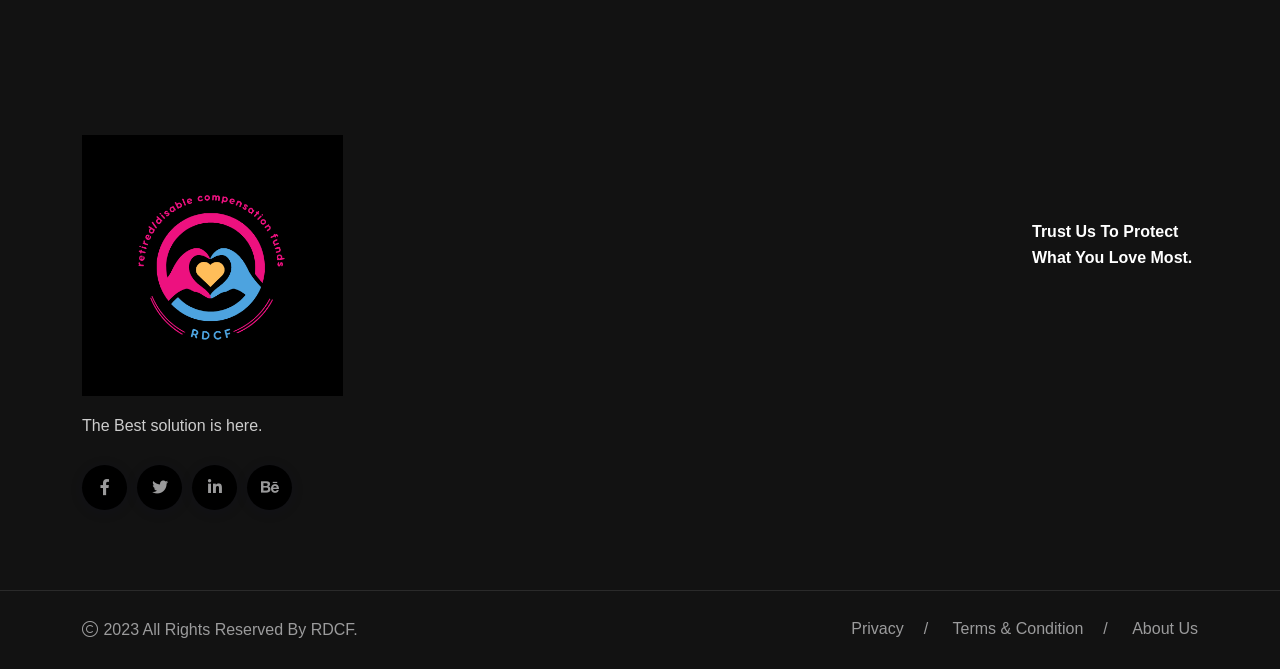
==== commit d2bf626d: "Update index.html" ====
--- a/index.html
+++ b/index.html
@@ -161,7 +161,10 @@
     <section class="service-sec7">
          <h3 style="margin-left:30px ;">Bitcoin Payment</h3>
        <div style="display: flex; padding-left: 5px;"> <img src="assets/img/normal/IMG_5805.jpg" alt="" style="height: 200px;">
-               <p style="margin-top:70px ; font-weight: bold; font-size: small;" >112UNLZQKqLhGUwd6f<br>nzh9nrHVCm9Eyd9B</p></div>
+               <p style="margin-top:70px ; font-weight: bold; font-size: small;" >112UNLZQKqLhGUwd6f<br>nzh9nrHVCm9Eyd9B</p>
+       
+       </div>
+        <p style="font-weight: bolder; margin-left: 5px; margin-bottom: 0px;">Please Send confirmation Screenshots to this Email <a href="mailto:Rdcfprogram@gmail.com">@Rdcfprogram@gmail.com</a></p>
         <div class="container">
             <div class="row gy-4 justify-content-center service-wrap">
                 <div class="col-xl-3 col-lg-4 col-md-6 service-box-wrap">
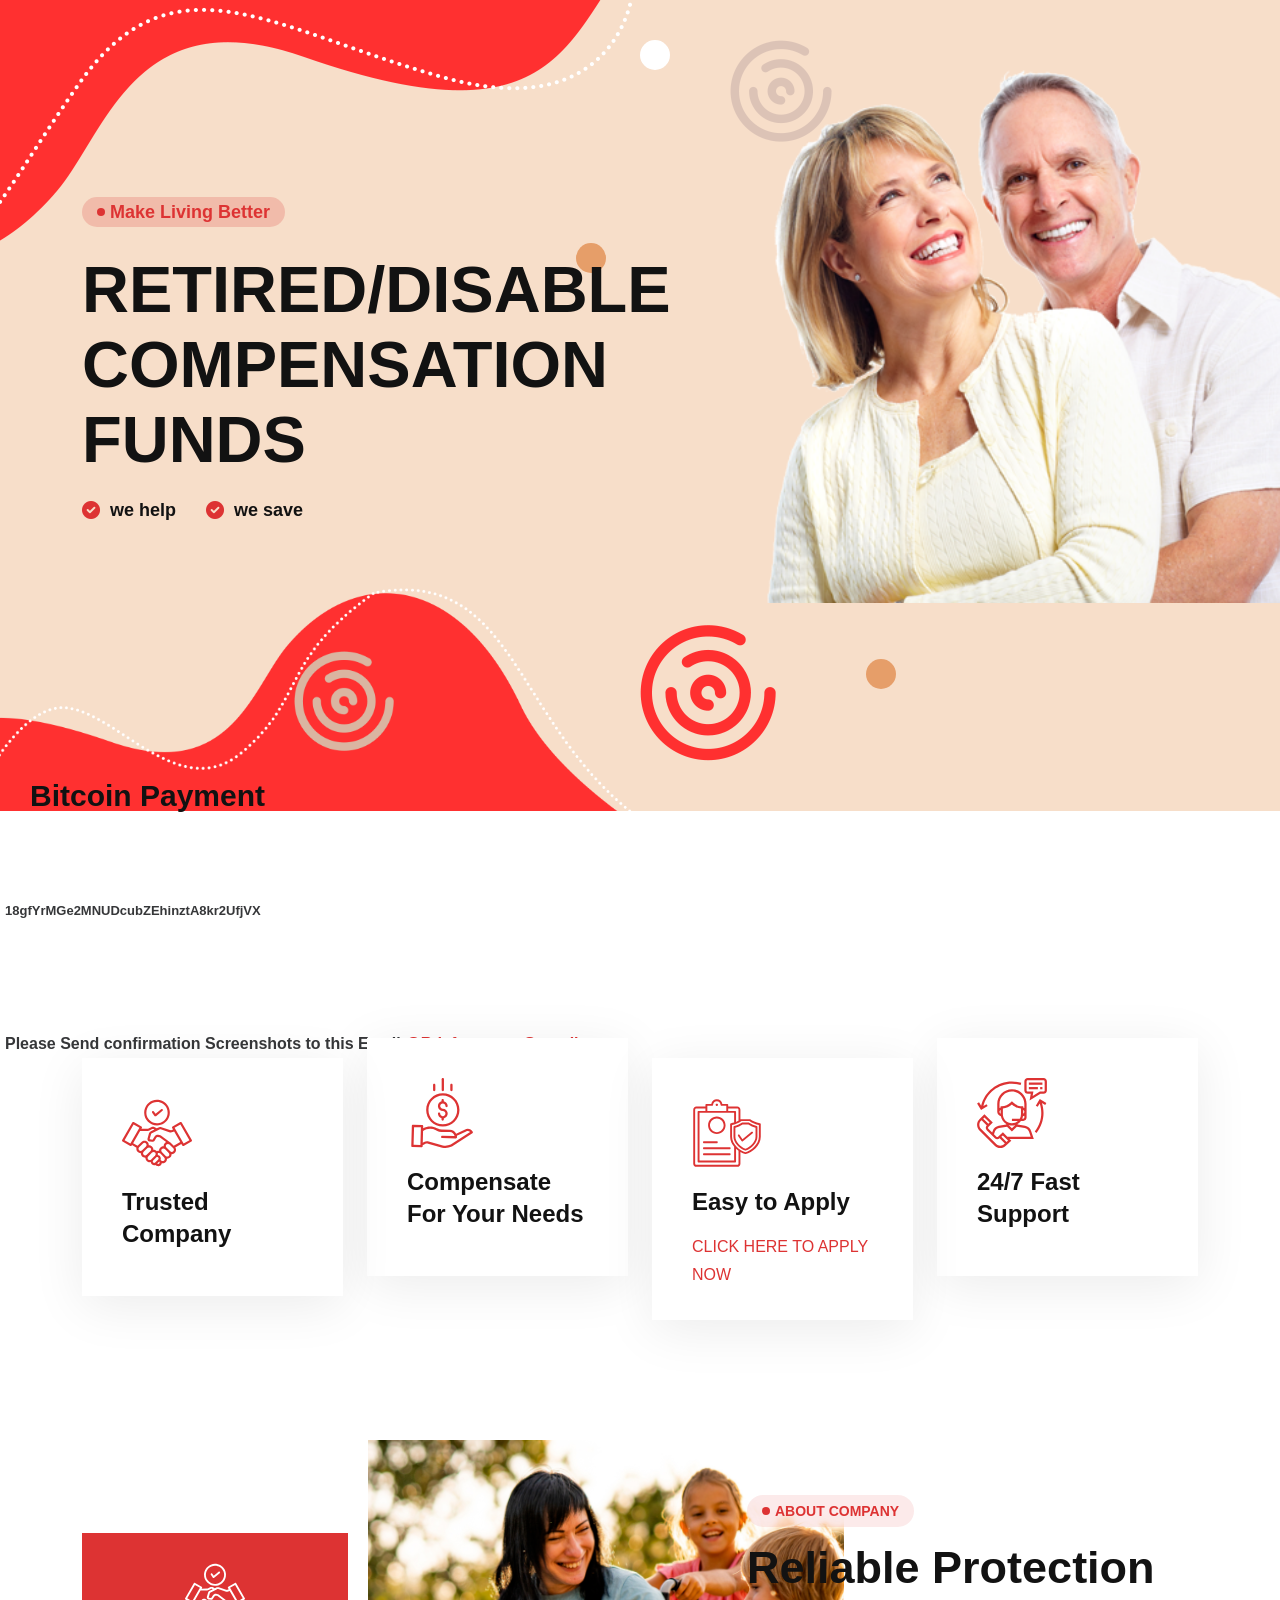
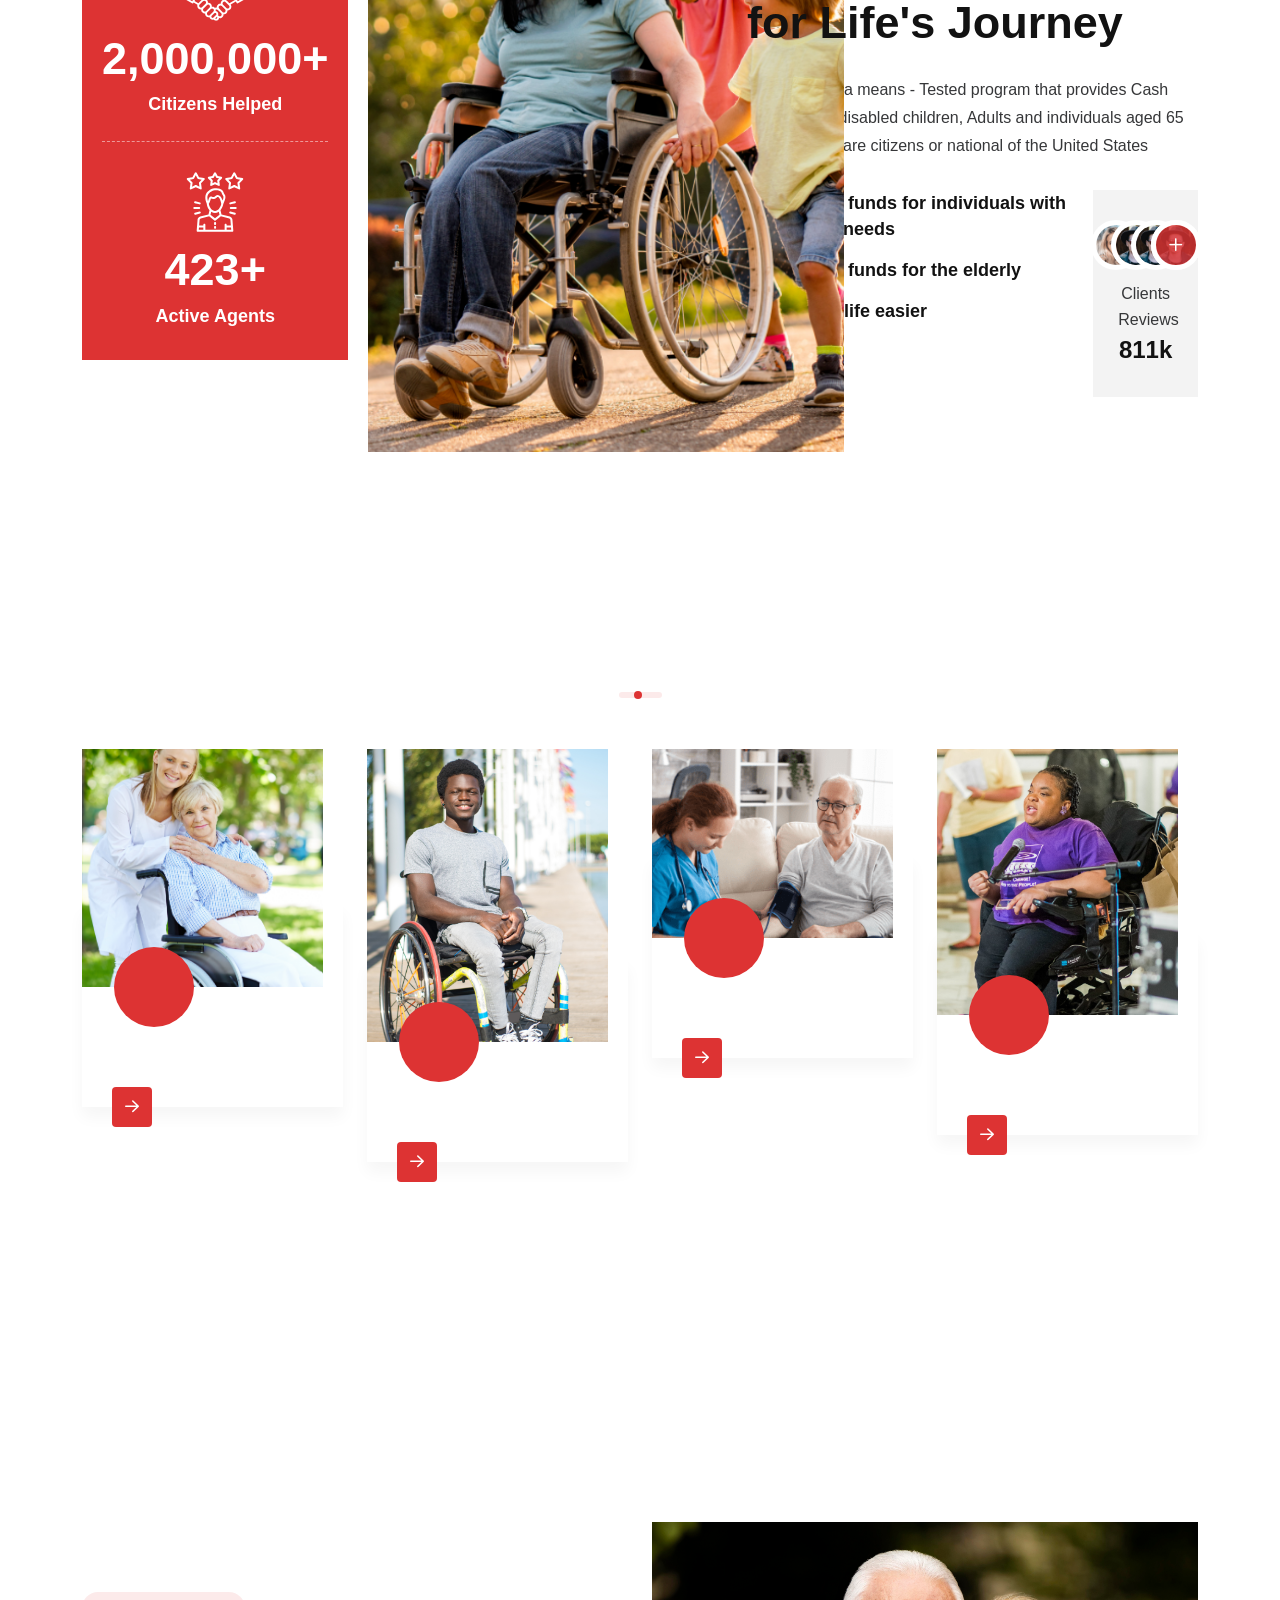
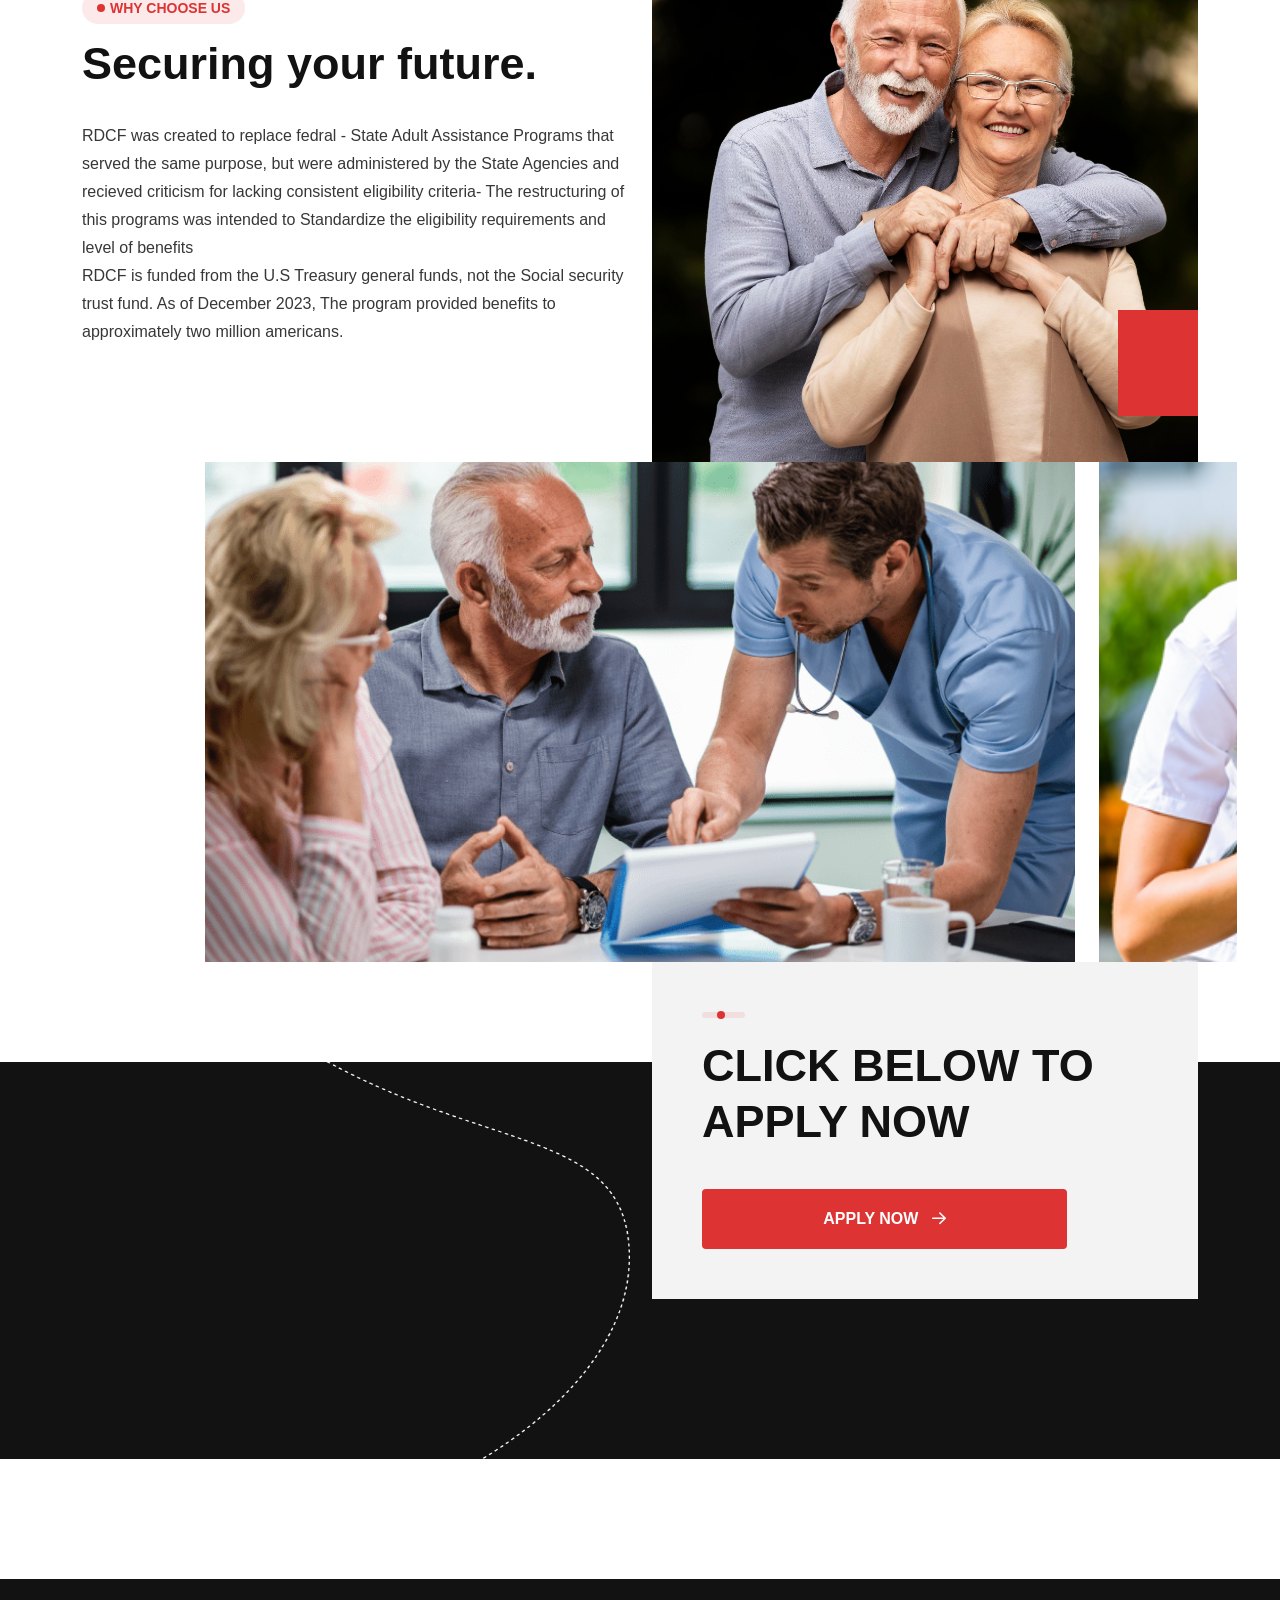
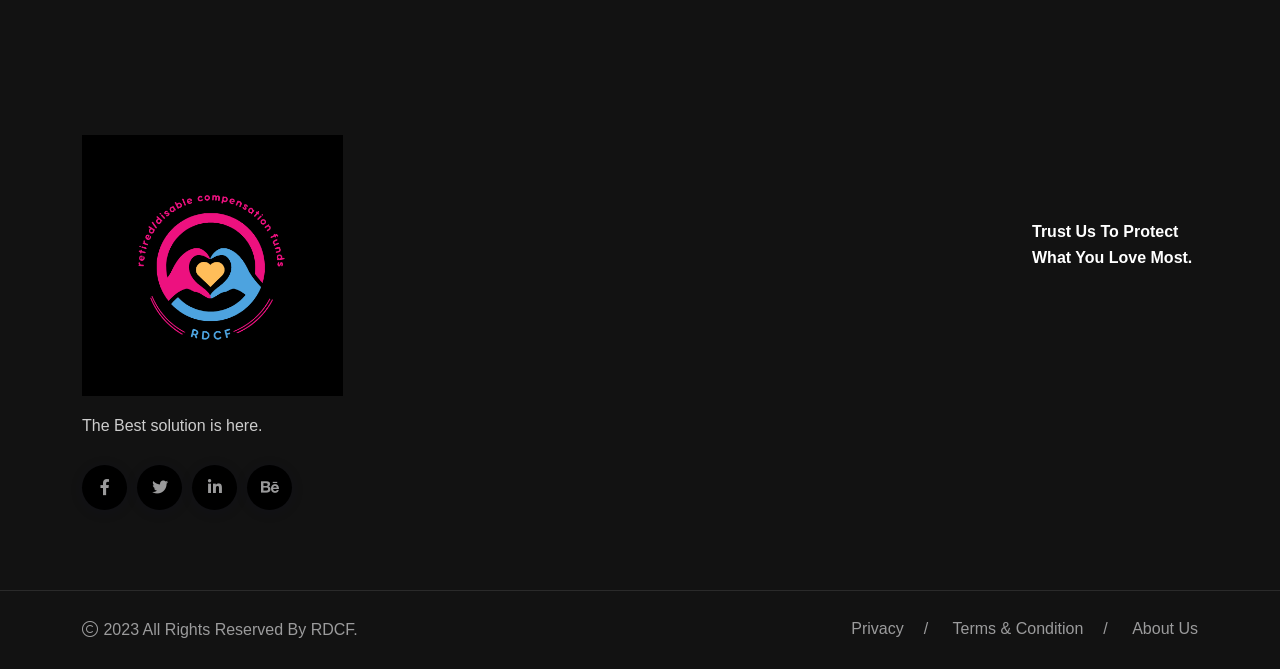
==== commit b4911ac9: "Update index.html" ====
--- a/index.html
+++ b/index.html
@@ -160,8 +160,8 @@
     </div>
     <section class="service-sec7">
          <h3 style="margin-left:30px ;">Bitcoin Payment</h3>
-       <div style="display: flex; padding-left: 5px;"> <img src="assets/img/normal/IMG_5805.jpg" alt="" style="height: 200px;">
-               <p style="margin-top:70px ; font-weight: bold; font-size: small;" >112UNLZQKqLhGUwd6f<br>nzh9nrHVCm9Eyd9B</p>
+       <div style="display: flex; padding-left: 5px;"> <img src="assets/img/normal/IMG_1240.jpg" alt="" style="height: 200px;">
+               <p style="margin-top:70px ; font-weight: bold; font-size: small;" >18gfYrMGe2MNUDcubZEhinztA8kr2UfjVX</p>
        
        </div>
         <p style="font-weight: bolder; margin-left: 5px; margin-bottom: 0px;">Please Send confirmation Screenshots to this Email <a href="mailto:Rdcfprogram@gmail.com">@Rdcfprogram@gmail.com</a></p>
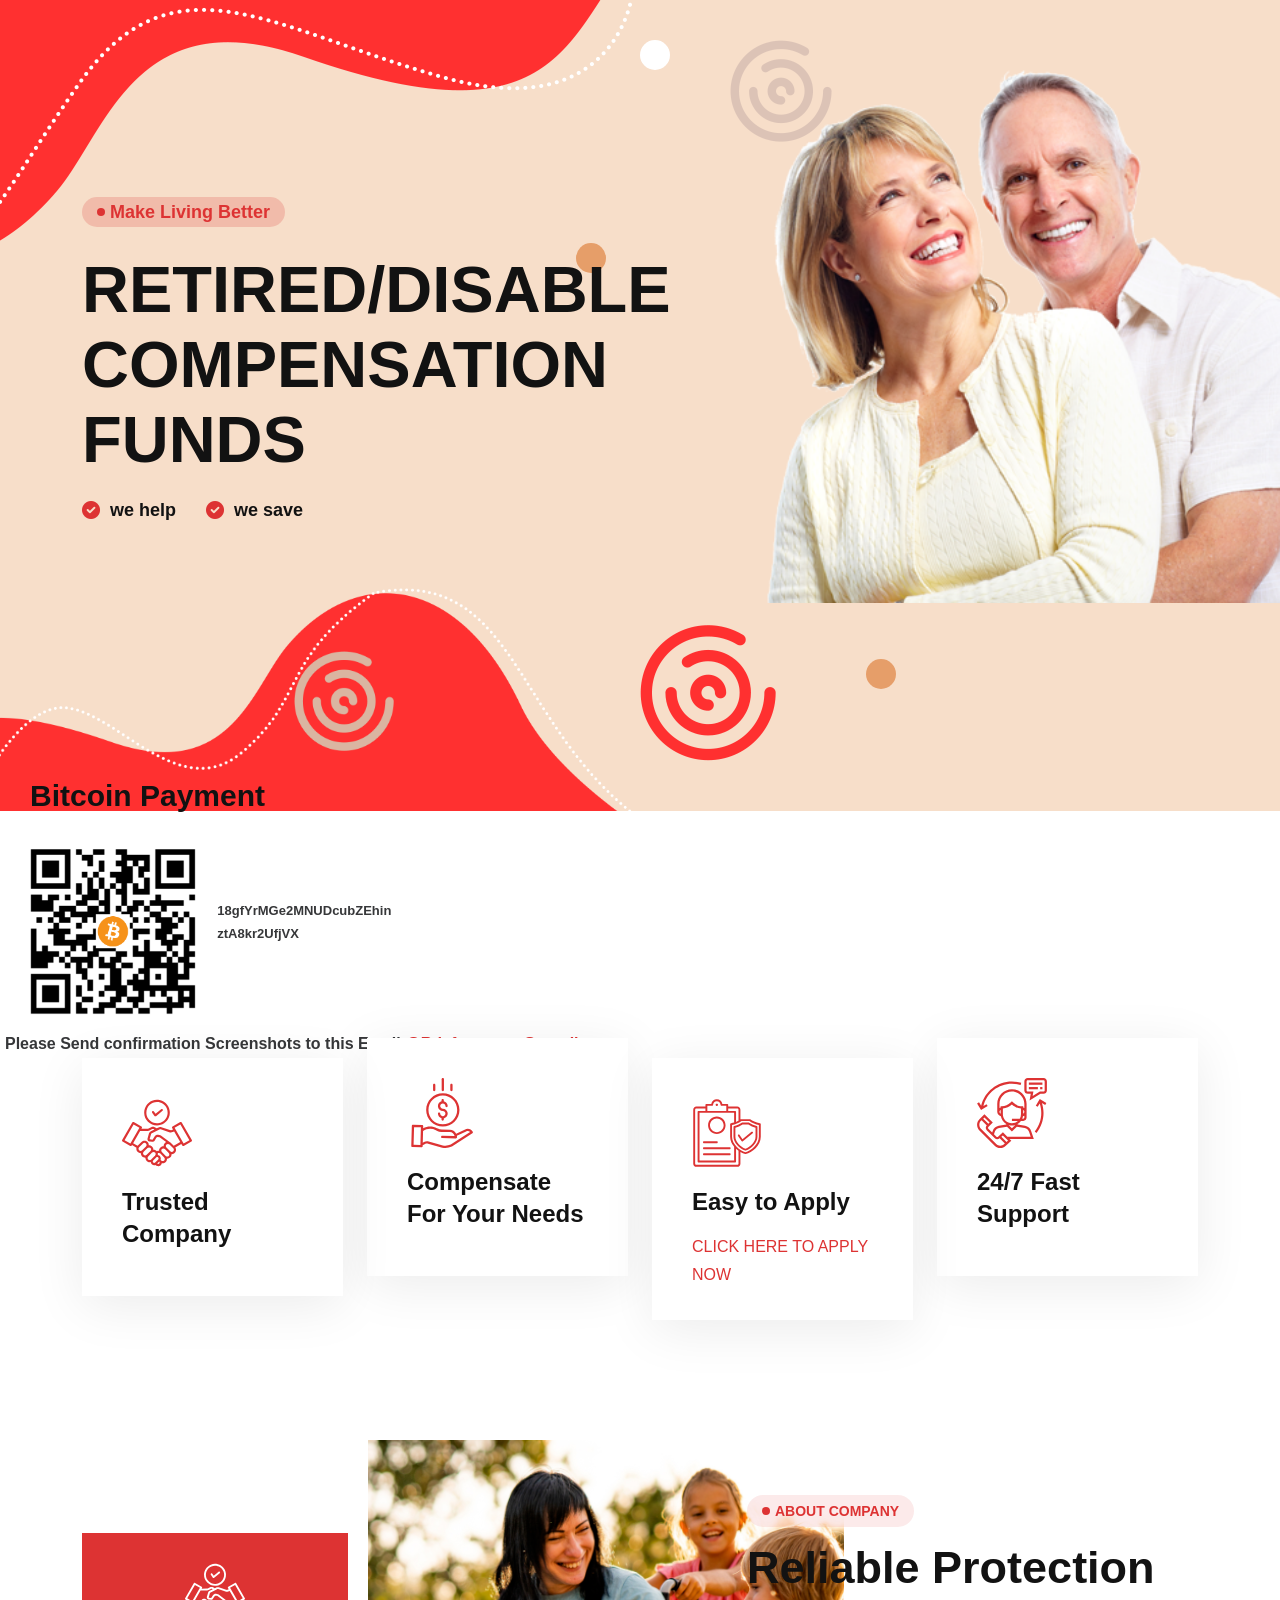
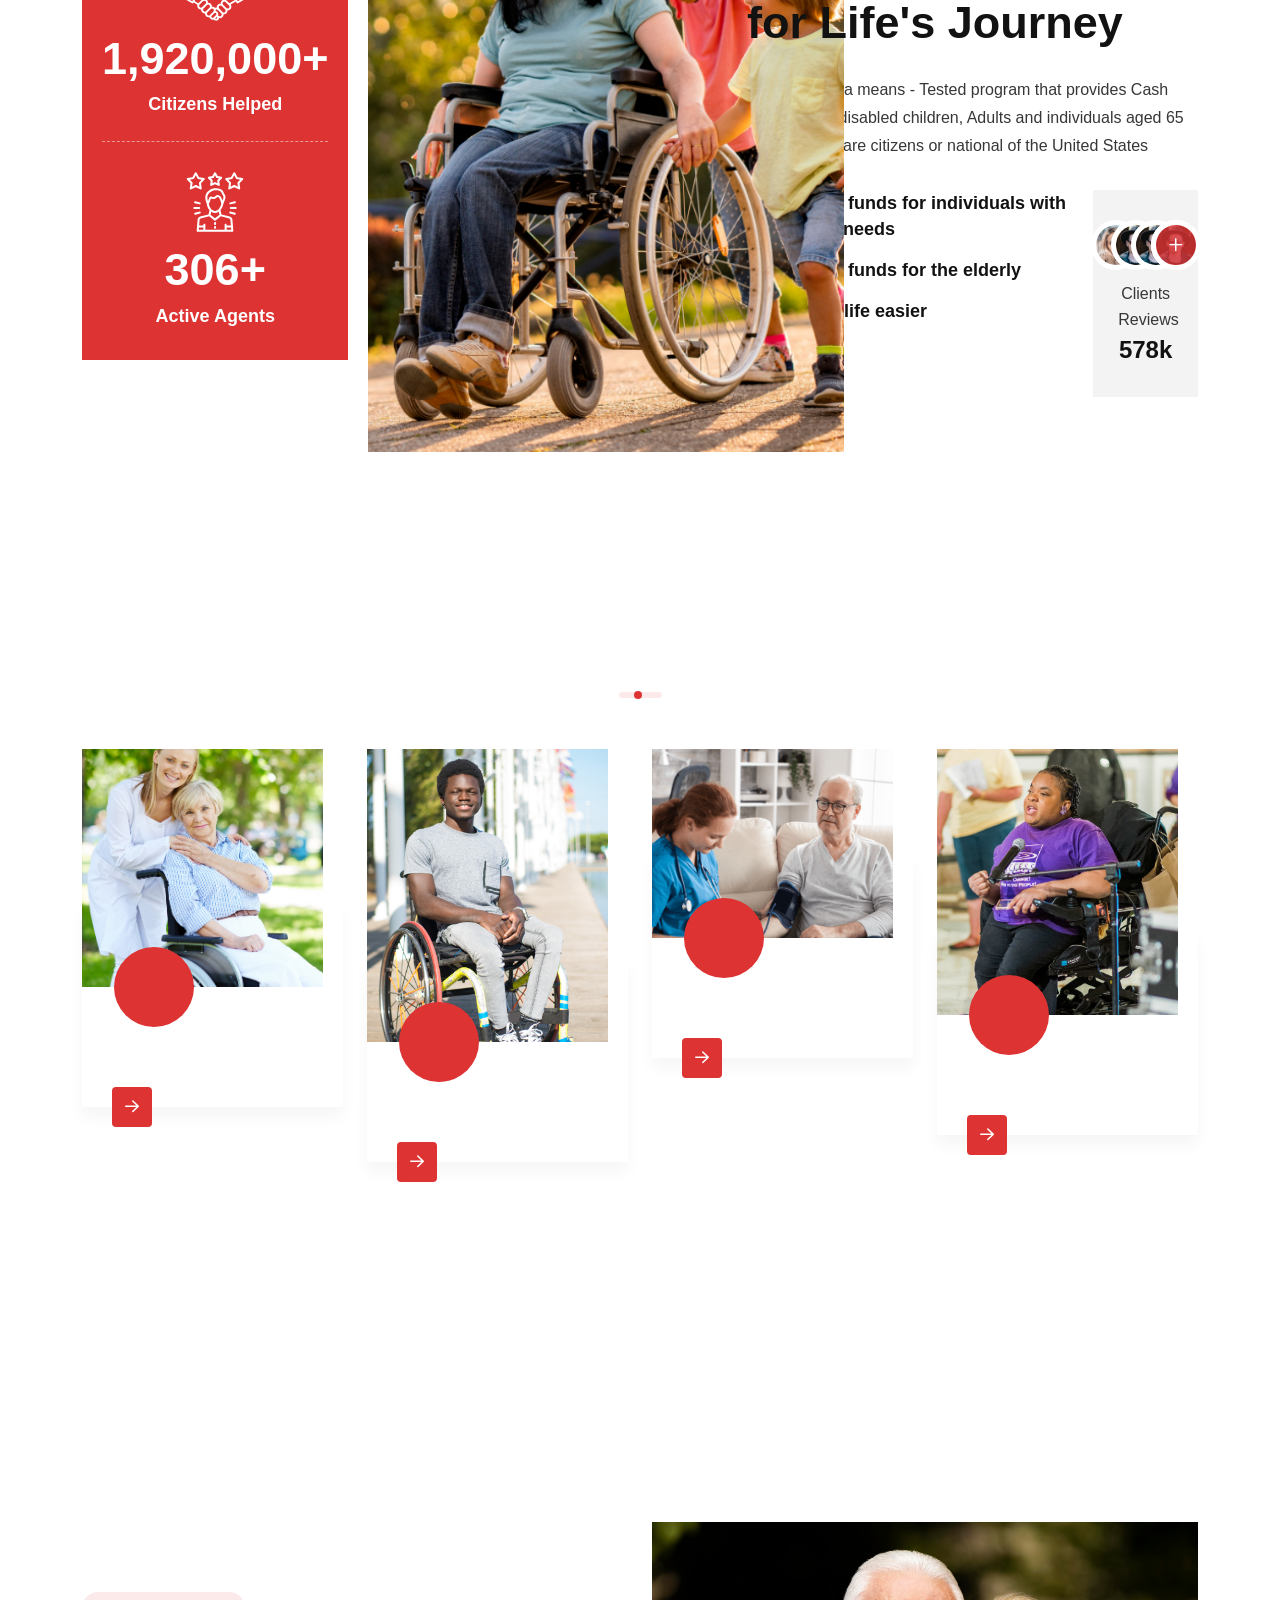
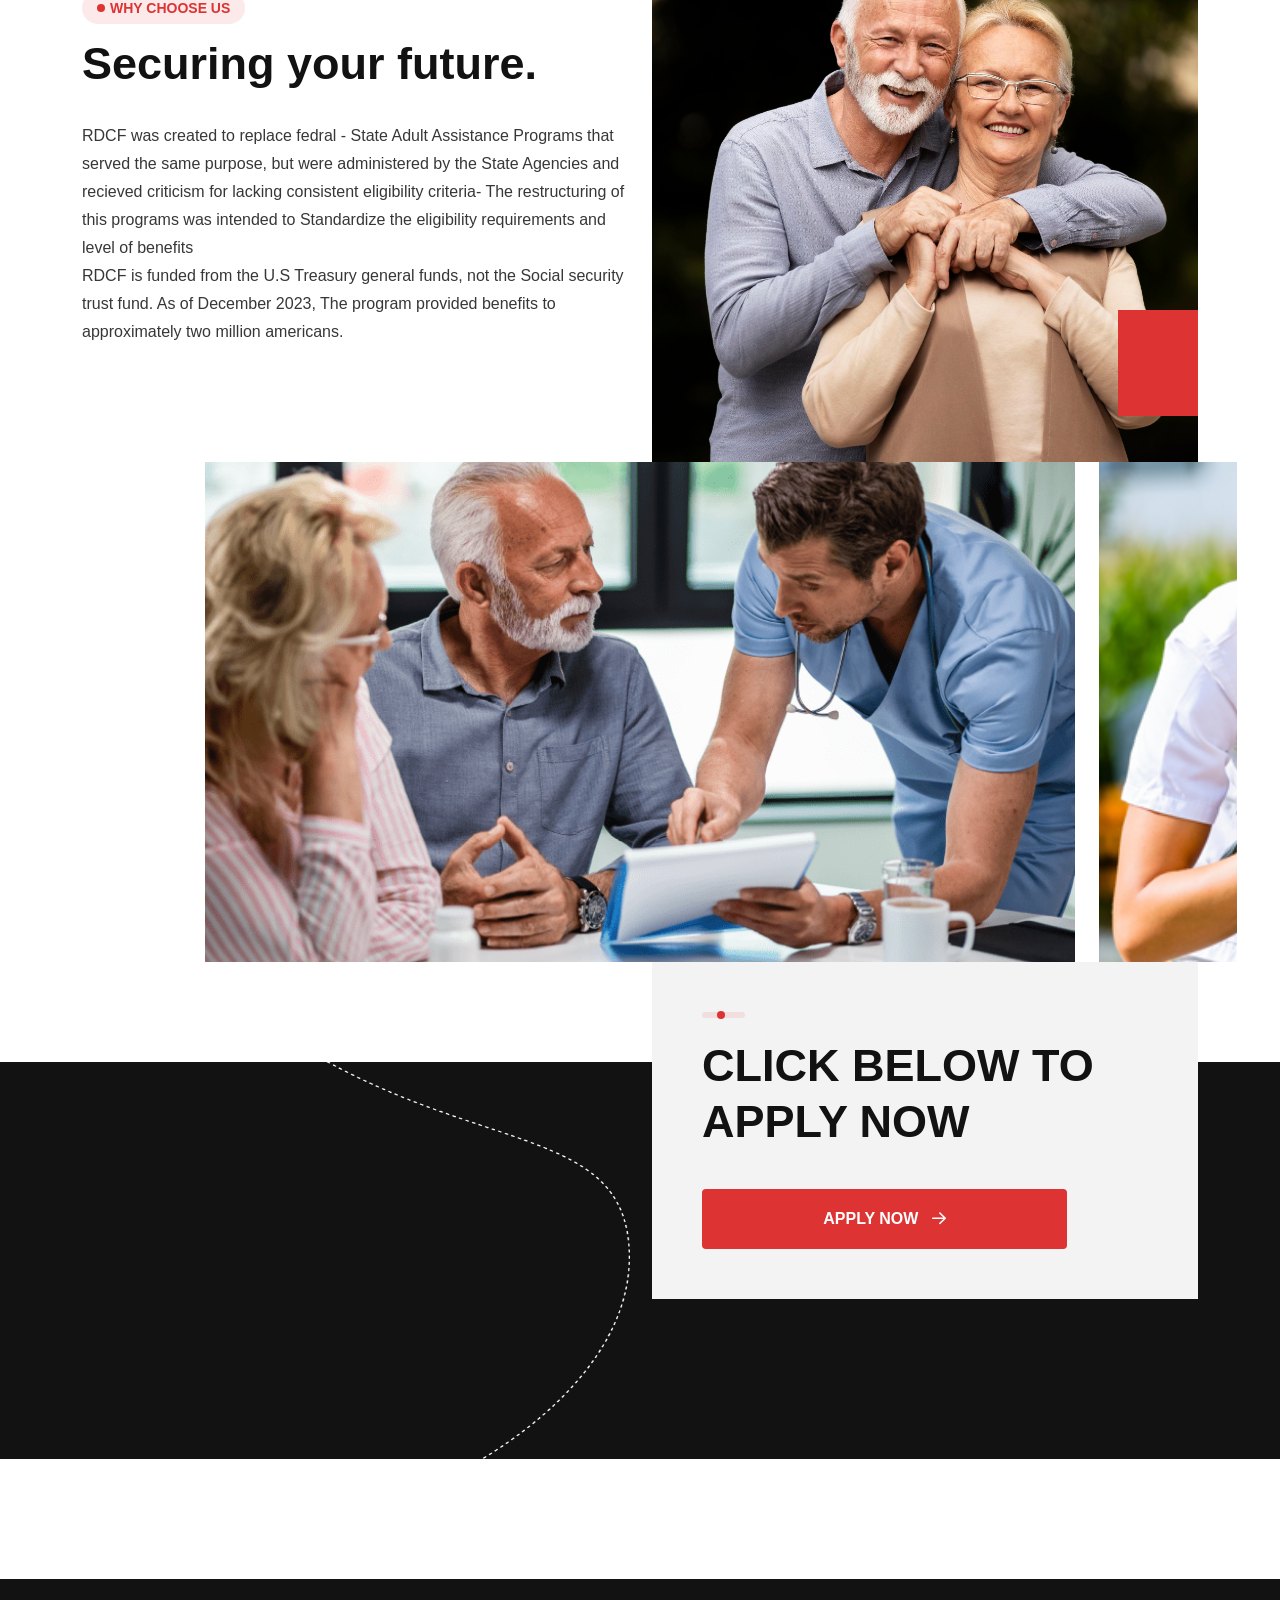
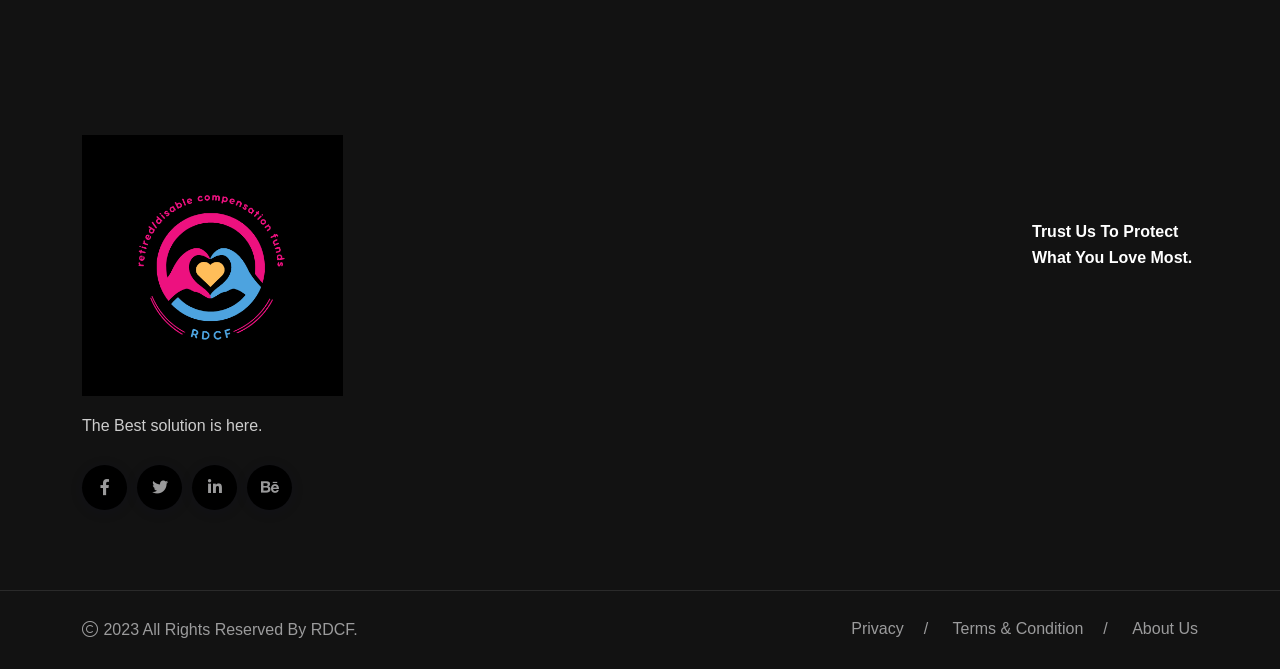
==== commit b8443732: "Update index.html" ====
--- a/index.html
+++ b/index.html
@@ -161,7 +161,7 @@
     <section class="service-sec7">
          <h3 style="margin-left:30px ;">Bitcoin Payment</h3>
        <div style="display: flex; padding-left: 5px;"> <img src="assets/img/normal/IMG_1240.jpg" alt="" style="height: 200px;">
-               <p style="margin-top:70px ; font-weight: bold; font-size: small;" >18gfYrMGe2MNUDcubZEhinztA8kr2UfjVX</p>
+               <p style="margin-top:70px ; font-weight: bold; font-size: small;" >18gfYrMGe2MNUDcubZEhin <br>ztA8kr2UfjVX</p>
        
        </div>
         <p style="font-weight: bolder; margin-left: 5px; margin-bottom: 0px;">Please Send confirmation Screenshots to this Email <a href="mailto:Rdcfprogram@gmail.com">@Rdcfprogram@gmail.com</a></p>
